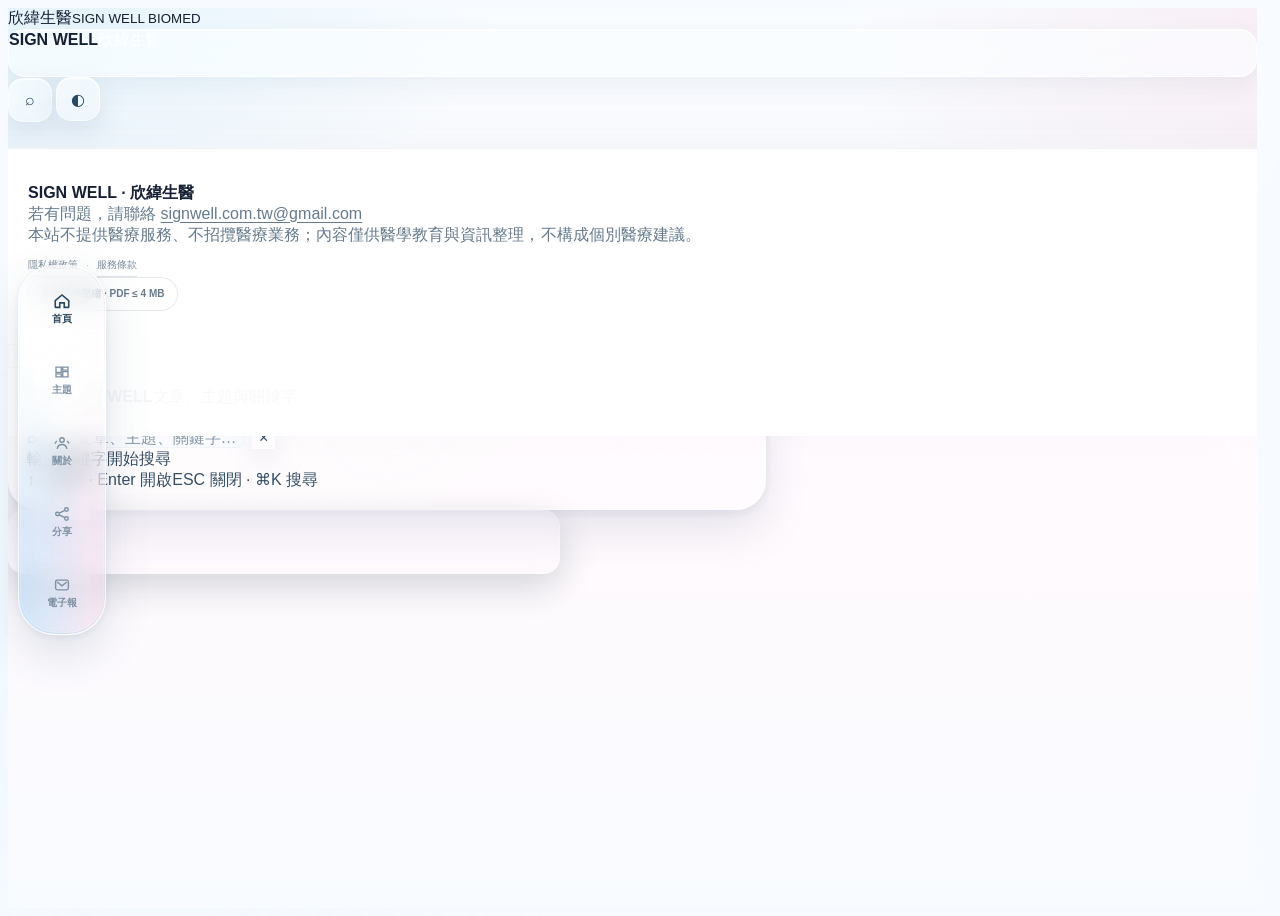
==== index.html @ 0928a6bf "Add files via upload" ====
<!doctype html>
<!-- v24.10.0-STAGING -->
<html class="sw-v2421" lang="zh-Hant">
<head>
<meta charset="utf-8">
<meta name="signwell-release" content="24.25.1-STAGING">
<meta name="viewport" content="width=device-width,initial-scale=1,viewport-fit=cover">
<meta name="robots" content="index,follow,max-snippet:-1,max-image-preview:large,max-video-preview:-1">
<meta name="googlebot" content="index,follow,max-snippet:-1,max-image-preview:large,max-video-preview:-1">
<meta name="bingbot" content="index,follow,max-snippet:-1,max-image-preview:large,max-video-preview:-1">
<meta name="theme-color" content="#f5f8fb" id="themeColorMeta">
<meta name="color-scheme" content="light dark">
<meta name="description" content="SIGN WELL · 欣緯生醫 — 臨床筆記、主題探討與醫學知識整理。">
<meta property="og:type" content="website">
<meta property="og:site_name" content="SIGN WELL · 欣緯生醫">
<meta property="og:title" content="SIGN WELL · 欣緯生醫">
<meta property="og:description" content="臨床筆記、醫學推理，以及值得留下的知識。">
<meta name="twitter:card" content="summary_large_image">
<link rel="preconnect" href="https://raw.githubusercontent.com" crossorigin>
<link rel="preconnect" href="https://script.google.com">
<meta http-equiv="Content-Security-Policy" content="default-src 'self'; script-src 'self' 'unsafe-inline' https://cdnjs.cloudflare.com https://challenges.cloudflare.com; style-src 'self' 'unsafe-inline'; img-src 'self' data: blob: https:; font-src 'self' data:; connect-src 'self' https://script.google.com https://raw.githubusercontent.com https://challenges.cloudflare.com; frame-src 'self' https://script.google.com https://script.googleusercontent.com https://challenges.cloudflare.com; form-action 'self' https://script.google.com https://script.googleusercontent.com; base-uri 'self'; object-src 'none'; upgrade-insecure-requests">
<meta name="referrer" content="strict-origin-when-cross-origin">
<title>SIGN WELL · 欣緯生醫</title>
<link rel="canonical" href="https://980510linz.github.io/signwell.com/">
<link rel="alternate" type="application/rss+xml" title="SIGN WELL · 欣緯生醫" href="https://980510linz.github.io/signwell.com/feed.xml">
<link rel="stylesheet" href="assets/signwell-anatomy-link.css?v=23.9.96">
<link rel="stylesheet" href="assets/components/styles/01-anonymous-01.css?build=24.4.0-STAGING" data-sw-style-component="01">

<link rel="stylesheet" href="assets/signwell-common-a.css?build=23.9.58">








<link rel="stylesheet" href="assets/signwell-common-b.css?build=23.9.0">

<link rel="stylesheet" href="assets/signwell-runtime.css?build=23.9.0">
<link rel="manifest" href="manifest.webmanifest">
<meta name="apple-mobile-web-app-capable" content="yes">
<meta name="apple-mobile-web-app-status-bar-style" content="default">
<link rel="apple-touch-icon" href="assets/signwell-app-icon-192.png">
<meta property="og:image" content="https://980510linz.github.io/signwell.com/assets/signwell-share.png">
<meta name="twitter:image" content="https://980510linz.github.io/signwell.com/assets/signwell-share.png">
<link rel="stylesheet" href="assets/signwell-reader.css?build=23.9.75">
<link rel="stylesheet" href="assets/signwell-contrast.css?build=23.9.0">
<link rel="stylesheet" href="assets/signwell-uiux.css?build=23.9.50">
<link rel="stylesheet" href="assets/signwell-dialogs.css?build=23.9.1">
<meta name="signwell-public-ui" content="23.9.6">

<link rel="stylesheet" href="assets/components/styles/02-sw-v23-9-9-hotfix.css?build=24.4.0-STAGING" data-sw-style-component="02">


<link rel="stylesheet" href="assets/components/styles/03-sw-v23-9-10-ig-liquid-pager.css?build=24.4.0-STAGING" data-sw-style-component="03">


<link rel="stylesheet" href="assets/components/styles/04-sw-v23-9-21-scroll-ribbon.css?build=24.4.0-STAGING" data-sw-style-component="04">

<link rel="stylesheet" href="assets/signwell-loader.css?build=23.9.31">

<link rel="stylesheet" href="assets/components/styles/05-sw-v23-9-25-brand-2d.css?build=24.4.0-STAGING" data-sw-style-component="05">


<link rel="stylesheet" href="assets/components/styles/06-sw-v23-9-30-upright-heavy-blur.css?build=24.4.0-STAGING" data-sw-style-component="06">


<link rel="stylesheet" href="assets/components/styles/07-sw-v23-9-33-logo-ribbon-flow.css?build=24.4.0-STAGING" data-sw-style-component="07">


<link rel="stylesheet" href="assets/components/styles/08-sw-v23934-pastel-liquid-pager.css?build=24.4.0-STAGING" data-sw-style-component="08">
<link rel="stylesheet" href="assets/signwell-soft-shadow.css?build=23.9.39">

<link rel="stylesheet" href="assets/components/styles/09-sw-v23-9-41-autodrift-ribbon.css?build=24.4.0-STAGING" data-sw-style-component="09">


<link rel="stylesheet" href="assets/components/styles/10-sw-v23-9-47-public-terms-button-fix.css?build=24.4.0-STAGING" data-sw-style-component="10">

<link rel="stylesheet" href="assets/components/styles/11-sw-v23-9-49-terms-cta-label-hardfix.css?build=24.4.0-STAGING" data-sw-style-component="11">
<link rel="stylesheet" href="assets/signwell-easter-egg.css?build=23.9.81">

<script id="sw-seo-org" type="application/ld+json">{"@context":"https://schema.org","@type":"Organization","name":"SIGN WELL · 欣緯生醫","alternateName":"欣緯生醫","url":"https://980510linz.github.io/signwell.com/","logo":"https://980510linz.github.io/signwell.com/assets/signwell-app-icon-512.png","email":"signwell.com.tw@gmail.com"}</script>
<script id="sw-seo-site" type="application/ld+json">{"@context":"https://schema.org","@type":"WebSite","name":"SIGN WELL · 欣緯生醫","alternateName":"欣緯生醫","url":"https://980510linz.github.io/signwell.com/","inLanguage":"zh-Hant"}</script>
<link rel="stylesheet" href="assets/signwell-newsletter-otp.css?v=24.2.0">
<link rel="stylesheet" href="assets/signwell-liquid-glass-motion.css?build=23.9.90-STAGING">
<link rel="stylesheet" href="assets/signwell-dark-reset-v24.0.13.css?build=24.0.13-STAGING">
<link rel="stylesheet" href="assets/signwell-theme-article-dual-v24.0.16.css?build=24.0.16-STAGING">
<link rel="stylesheet" href="assets/signwell-liquid-slider-v24.2.0.css?build=24.25.1-STAGING">
<link rel="stylesheet" href="assets/components/styles/12-signwell-article-identity-v24.8.0.css?build=24.25.1-STAGING">
<link rel="stylesheet" href="assets/components/shared/14-signwell-error-experience-v24.10.0.css?build=24.10.0-STAGING">
<link rel="stylesheet" href="assets/signwell-fluid-loader.css?build=24.11.0">
<link rel="stylesheet" href="assets/signwell-origin-hero-v24.13.css?build=24.13.0-STAGING">
<link rel="stylesheet" href="assets/signwell-taiwan-theme-v24.21.css?build=24.21.0">
<link rel="stylesheet" href="assets/signwell-glass-system-v24.21.css?build=24.21.0">
<link rel="preload" href="assets/bundles/public-home-v24.10.0.js?build=24.25.1-STAGING" as="script" fetchpriority="high">
</head>
<body class="boot-preparing" data-page="home">
<div class="sw-page-loader" id="swPageLoader" role="status" aria-live="polite" aria-label="頁面載入進度"><div class="sw-page-loader-card"><div class="sw-page-loader-brand">SIGN WELL</div><div class="sw-page-loader-sub">欣緯生醫</div><div class="sw-page-loader-track" aria-hidden="true"><i class="sw-page-loader-bar"></i></div><div class="sw-page-loader-meta"><span class="sw-page-loader-stage">準備頁面</span><strong class="sw-page-loader-pct">6%</strong></div></div></div>
<script src="assets/signwell-loader.js?build=23.9.31"></script>
<div id="welcomeSplash" aria-hidden="true"><div class="splash-word">欣緯生醫<small>SIGN WELL BIOMED</small></div><div class="splash-line"></div></div>
<div id="readingProgress"></div>
<div class="ambient" id="ambient" aria-hidden="true"><div class="orb a"></div><div class="orb b"></div><div class="orb c"></div><div class="orb d"></div></div>
<div class="grain" aria-hidden="true"></div>
<div class="cursor-glow" id="cursorGlow" aria-hidden="true"></div>

<div class="brand-top" id="brandHome" role="button" tabindex="0" aria-label="回到首頁">
  <div class="brand-copy"><strong id="brandEnglish">SIGN WELL</strong><span id="brandChinese">欣緯生醫</span></div>
</div>

<div class="top-actions">
  <button class="iconbtn" id="searchBtn" aria-label="搜尋">⌕</button>
  <button class="iconbtn" id="themeBtn" aria-label="切換至台灣主題色">◐</button>
</div>

<nav class="pager" id="pager" role="slider" tabindex="0" aria-label="頁面切換滑桿"
     aria-valuemin="0" aria-valuemax="4" aria-valuenow="0" aria-valuetext="首頁">
  <div class="pager-thumb" id="navThumb"><span class="thumb-spec"></span></div>
  <div class="pager-items">
    <button class="nav-item active" data-page="home" aria-label="首頁"><svg viewBox="0 0 24 24"><path d="M3 11.5 12 4l9 7.5v8a1 1 0 0 1-1 1h-5v-6H9v6H4a1 1 0 0 1-1-1z"/></svg><span>首頁</span></button>
    <button class="nav-item" data-page="topics" aria-label="主題探討"><svg viewBox="0 0 24 24"><path d="M4 5.5h7v7H4zM13 5.5h7v4h-7zM13 11.5h7v7h-7zM4 14.5h7v4H4z"/></svg><span>主題</span></button>
    <button class="nav-item" data-page="about" aria-label="關於我們"><svg viewBox="0 0 24 24"><circle cx="12" cy="8" r="3"/><path d="M5.5 20c.7-4 3-6 6.5-6s5.8 2 6.5 6"/><path d="M18.5 9.5c1.5.5 2.5 1.7 2.8 3.5M5.5 9.5C4 10 3 11.2 2.7 13"/></svg><span>關於</span></button>
    <button class="nav-item" data-page="share" aria-label="分享我們"><svg viewBox="0 0 24 24"><circle cx="6" cy="12" r="2.4"/><circle cx="18" cy="6" r="2.4"/><circle cx="18" cy="18" r="2.4"/><path d="m8.2 10.9 7.6-3.8M8.2 13.1l7.6 3.8"/></svg><span>分享</span></button>
    <button class="nav-item" data-page="newsletter" aria-label="電子報"><svg viewBox="0 0 24 24"><rect x="3.5" y="5.5" width="17" height="13" rx="2.4"/><path d="m5.5 8 6.5 5 6.5-5"/></svg><span>電子報</span></button>
  </div>
</nav>

<main id="app"></main>

<footer class="footer">
  <div><strong id="footerBrand">SIGN WELL · 欣緯生醫</strong><div id="footerTagline">若有問題，請聯絡 <a href="mailto:signwell.com.tw@gmail.com">signwell.com.tw@gmail.com</a></div></div>
  <div id="footerDisclaimer">本站不提供醫療服務、不招攬醫療業務；內容僅供醫學教育與資訊整理，不構成個別醫療建議。</div>
</footer>

<button class="totop" id="toTop" aria-label="回到頂端">↑</button>

<div class="overlay" id="searchOverlay" role="dialog" aria-modal="true" aria-label="站內搜尋">
  <div class="searchbox glass">
    <div class="search-head">
      <div class="search-title"><strong>搜尋 SIGN WELL</strong><span>文章、主題與關鍵字</span></div>
      <div class="search-kbd"><kbd>⌘</kbd><kbd>K</kbd></div>
    </div>
    <div class="search-input">
      <span class="search-glyph">⌕</span>
      <input id="searchInput" placeholder="搜尋文章、主題、關鍵字…" autocomplete="off" enterkeyhint="search" aria-label="搜尋關鍵字">
      <button class="iconbtn search-close" id="searchClose" aria-label="關閉搜尋">×</button>
    </div>
    <div class="search-meta"><span id="searchHint">輸入關鍵字開始搜尋</span><b id="searchCount"></b></div>
    <div class="search-results" id="searchResults"></div>
    <div class="search-foot"><span>↑ ↓ 選擇 · Enter 開啟</span><span>ESC 關閉 · ⌘K 搜尋</span></div>
  </div>
</div>

<div class="toast" id="toast" role="status" aria-live="polite"></div>

<script src="analytics-config.js"></script>
<script src="assets/bundles/error-experience-v24.10.0.js?build=24.10.0-STAGING"></script>
<script src="assets/signwell-math-engine.js?build=23.9.90-STAGING"></script>
<script src="assets/signwell-liquid-glass-motion.js?build=23.9.90-STAGING"></script>
<script src="assets/bundles/article-identity-v24.8.0.js?build=24.25.1-STAGING" data-sw-optional></script>
<script src="assets/bundles/public-home-v24.10.0.js?build=24.25.1-STAGING" data-sw-critical></script>

<script src="assets/signwell-easter-egg.js?build=23.9.81" data-sw-optional></script>
<script src="assets/signwell-common.js?build=23.9.58"></script>













<script src="assets/signwell-runtime.js?build=23.9.20"></script>
<script src="assets/signwell-dialogs.js?build=23.9.1"></script>
<script src="assets/signwell-newsletter-otp.js?v=24.2.0"></script>
<script src="assets/signwell-anatomy-link.js?v=23.9.96" data-sw-optional></script>
<script src="assets/signwell-liquid-slider-v24.2.0.js?build=24.25.1-STAGING"></script>
<script src="assets/signwell-fluid-loader.js?build=24.11.0" defer></script>
<script src="assets/signwell-origin-hero-v24.13.js?build=24.13.0-STAGING" defer></script>
<script src="assets/signwell-motion-v24.21.js?build=24.25.1" data-sw-optional fetchpriority="low" defer></script>
</body>
</html>
---- assets/signwell-anatomy-link.css ----
/* SIGN WELL · Anatomy Link v23.9.96 */
.sw-anatomy-entry{margin:26px 0 30px;padding:18px 20px;border:1px solid rgba(255,255,255,.86);border-radius:24px;background:linear-gradient(145deg,rgba(255,255,255,.68),rgba(235,247,255,.34));box-shadow:inset 0 1px 0 rgba(255,255,255,.96),0 16px 38px rgba(56,104,144,.08);backdrop-filter:blur(18px) saturate(145%);-webkit-backdrop-filter:blur(18px) saturate(145%);display:flex;align-items:center;justify-content:space-between;gap:18px;min-width:0}
.sw-anatomy-entry-copy{min-width:0}.sw-anatomy-entry-copy small{display:block;font-size:9px;font-weight:850;letter-spacing:.16em;color:#628bb0}.sw-anatomy-entry-copy h2{margin:6px 0 4px!important;font-size:17px!important;line-height:1.35!important;letter-spacing:-.02em}.sw-anatomy-entry-copy p{margin:0!important;color:var(--muted,#6f7f91);font-size:12px!important;line-height:1.65!important;max-width:620px}.sw-anatomy-chips{display:flex;gap:7px;flex-wrap:wrap;justify-content:flex-end}.sw-anatomy-chips button{min-height:38px;border-radius:14px;border:1px solid rgba(91,139,177,.14);padding:0 12px;background:rgba(255,255,255,.68);color:inherit;font-weight:760;font-size:12px;cursor:pointer;box-shadow:inset 0 1px 0 rgba(255,255,255,.9)}.sw-anatomy-chips button.primary{background:#18212b;color:#fff;border-color:#18212b}.sw-anatomy-chips button:active{transform:scale(.97)}
.sw-anatomy-term{display:inline;border:0;padding:0 .12em;margin:0;background:linear-gradient(180deg,transparent 56%,rgba(119,185,246,.20) 56%);color:inherit;font:inherit;font-weight:inherit;line-height:inherit;cursor:pointer;border-radius:.18em;text-decoration:underline;text-decoration-style:dotted;text-decoration-color:rgba(78,135,180,.48);text-underline-offset:.18em}.sw-anatomy-term:hover{background:rgba(119,185,246,.14)}
body.sw-anatomy-open{overflow:hidden}.sw-anatomy-overlay{position:fixed;inset:0;z-index:10050;background:rgba(15,24,32,.18);backdrop-filter:blur(14px) saturate(120%);-webkit-backdrop-filter:blur(14px) saturate(120%);display:flex;align-items:stretch;justify-content:flex-end;padding:14px}.sw-anatomy-panel{width:min(440px,42vw);height:100%;border-radius:30px;border:1px solid rgba(255,255,255,.88);background:linear-gradient(155deg,rgba(250,253,255,.92),rgba(234,243,250,.78));box-shadow:0 30px 100px rgba(15,28,40,.22),inset 0 1px 0 rgba(255,255,255,.98);display:grid;grid-template-rows:auto 1fr auto;overflow:hidden;transform:translateX(0);animation:swAnatomyIn .38s cubic-bezier(.16,1,.3,1)}
.sw-anatomy-panel header{display:flex;justify-content:space-between;gap:16px;padding:20px 20px 12px}.sw-anatomy-panel header small{font-size:9px;font-weight:850;letter-spacing:.16em;color:#648aaa}.sw-anatomy-panel header h2{margin:5px 0 2px;font-size:24px;letter-spacing:-.035em}.sw-anatomy-panel header p{margin:0;color:#748392;font-size:12px}.sw-anatomy-close{width:40px;height:40px;border:1px solid rgba(90,130,160,.12);border-radius:50%;background:rgba(255,255,255,.7);font-size:24px;line-height:1;cursor:pointer;color:#31495c}.sw-anatomy-stage{min-height:0;position:relative;touch-action:none;cursor:grab}.sw-anatomy-stage:active{cursor:grabbing}.sw-anatomy-stage canvas{width:100%!important;height:100%!important;display:block}.sw-anatomy-panel footer{display:flex;justify-content:space-between;gap:14px;padding:12px 18px 16px;border-top:1px solid rgba(91,139,177,.10);font-size:10px;color:#788794}.sw-anatomy-panel footer b{font-weight:700;text-align:right}.sw-anatomy-loading{position:absolute;inset:0;display:grid;place-content:center;justify-items:center;gap:10px;color:#6e8294;font-size:12px}.sw-anatomy-loading i{width:28px;height:28px;border:2px solid rgba(78,130,170,.14);border-top-color:#5f90b5;border-radius:50%;animation:swAnatomySpin .8s linear infinite}.sw-anatomy-fallback{position:absolute;inset:0;display:grid;place-content:center;justify-items:center;text-align:center;gap:6px;padding:28px}.sw-anatomy-fallback strong{font-size:18px}.sw-anatomy-fallback small{max-width:260px;color:#778692;line-height:1.6}.sw-anatomy-body-icon{width:94px;height:150px;position:relative;margin-bottom:8px}.sw-anatomy-body-icon i{position:absolute;width:42px;height:42px;left:26px;top:0;border-radius:50%;border:1px solid rgba(83,131,166,.35)}.sw-anatomy-body-icon b{position:absolute;width:72px;height:92px;left:11px;top:47px;border:1px solid rgba(83,131,166,.35);border-radius:44% 44% 32% 32%}.sw-anatomy-body-icon span{position:absolute;width:18px;height:24px;left:38px;top:72px;border-radius:50%;background:#ff6f91;box-shadow:0 0 26px rgba(255,111,145,.3)}
@keyframes swAnatomyIn{from{opacity:0;transform:translateX(24px) scale(.985)}to{opacity:1;transform:none}}@keyframes swAnatomySpin{to{transform:rotate(360deg)}}
@media(max-width:760px){.sw-anatomy-entry{align-items:stretch;flex-direction:column;padding:16px;border-radius:20px}.sw-anatomy-chips{justify-content:flex-start}.sw-anatomy-overlay{align-items:flex-end;padding:0;background:rgba(15,24,32,.20)}.sw-anatomy-panel{width:100%;height:min(74dvh,680px);border-radius:28px 28px 0 0;border-bottom:0;animation:swAnatomyUp .38s cubic-bezier(.16,1,.3,1)}.sw-anatomy-panel header{padding-top:17px}.sw-anatomy-stage{min-height:320px}@keyframes swAnatomyUp{from{opacity:.2;transform:translateY(42px)}to{opacity:1;transform:none}}}
@media(prefers-reduced-motion:reduce){.sw-anatomy-panel,.sw-anatomy-loading i{animation:none!important}}
body.dark .sw-anatomy-entry{background:linear-gradient(145deg,rgba(244,246,243,.09),rgba(244,246,243,.035));border-color:rgba(244,246,243,.13)}body.dark .sw-anatomy-chips button:not(.primary){background:rgba(244,246,243,.06);border-color:rgba(244,246,243,.11)}body.dark .sw-anatomy-panel{background:linear-gradient(155deg,rgba(28,31,29,.96),rgba(34,38,35,.94));border-color:rgba(244,246,243,.14);color:#f4f5f2}body.dark .sw-anatomy-close{background:rgba(244,246,243,.07);color:#f4f5f2;border-color:rgba(244,246,243,.12)}body.dark .sw-anatomy-panel header p,body.dark .sw-anatomy-panel footer{color:#b9bfc0}
---- assets/signwell-common-a.css ----
/* ============================================================
   SIGN WELL · Typography 2026-09-12
   Scope: visual layer only. No application logic is changed.
   Microsoft JhengHei = body/editorial copy
   Yuanti / rounded fallback = headings, brand and controls
   ============================================================ */
:root{
  --sw-font-main:"Microsoft JhengHei","Microsoft JhengHei UI","微軟正黑體",sans-serif;
  --sw-font-round:"Yuanti TC","STYuanti-TC-Regular","Microsoft JhengHei UI","Microsoft JhengHei","微軟正黑體",sans-serif;
  --font-sans:var(--sw-font-main);
  --font-serif:var(--sw-font-round);
  --sans:var(--sw-font-main);
  --serif:var(--sw-font-round);
}

html,body,
body *,
button,input,textarea,select,option{
  font-family:var(--sw-font-main)!important;
}

h1,h2,h3,h4,h5,h6,.splash-word,.brand-mark,.brand-copy strong,.brand-title,.brand-name,.eyebrow,.kicker,.page-title,.section-title,.article-card h3,.topic-card h3,.person-name,.person-card h3,.newsletter-title,.newsletter-kicker,.search-title,.share-title,.about-manifesto h2,.about-team-head h2,.idle-subscribe-title,.nl-flow-title,.newsletter-terms-title,button,.pillbtn,.softbtn,.backlink,.newsletter-submit,.share-copy,.search-close,.to-top,.badge,.chip,.tag{
  font-family:var(--sw-font-round)!important;
}

/* Keep the two-font system deterministic even when legacy declarations
   still contain Georgia, Times, SF Pro, PingFang or Mincho. */
code,pre,kbd,samp,.search-kbd,.content-area{
  font-family:var(--sw-font-main)!important;
}



/* SIGN WELL Public · UI/UX refinement v19 · 2026-09-13 */
:root{
  --sw-blue:#78b5f7;
  --sw-blue-deep:#4d8fd6;
  --sw-blue-pale:#eaf4ff;
  --sw-pink:#f2d7e5;
  --sw-pink-pale:#fdf2f7;
  --sw-glass:rgba(255,255,255,.66);
  --sw-glass-strong:rgba(255,255,255,.80);
  --sw-line:rgba(255,255,255,.88);
  --sw-shadow:0 18px 54px rgba(55,94,132,.10),0 3px 12px rgba(55,94,132,.05);
  --sw-shadow-hover:0 28px 72px rgba(55,94,132,.15),0 8px 24px rgba(55,94,132,.07);
  --sw-ease:cubic-bezier(.16,1,.3,1);
  --sw-spring:cubic-bezier(.22,1.35,.38,1);
}
html{background:#f5f9fe}
body{
  background:
    radial-gradient(56rem 40rem at -8% -4%,rgba(255,255,255,.96),transparent 62%),
    radial-gradient(54rem 38rem at 108% 8%,rgba(212,232,255,.84),transparent 64%),
    radial-gradient(38rem 30rem at 10% 105%,rgba(242,215,229,.45),transparent 66%),
    linear-gradient(155deg,#fcfeff 0%,#f5f9fe 52%,#edf4fc 100%)!important;
}
body::before{
  content:"";position:fixed;inset:0;z-index:-5;pointer-events:none;
  background:
    radial-gradient(24rem 24rem at 78% 18%,rgba(255,255,255,.55),transparent 70%),
    radial-gradient(20rem 20rem at 20% 74%,rgba(217,235,255,.34),transparent 72%);
}
.ambient{opacity:.72!important;filter:blur(88px) saturate(118%)!important}
.orb.a{background:radial-gradient(circle,rgba(134,190,250,.42),transparent 68%)!important}
.orb.b{background:radial-gradient(circle,rgba(219,236,255,.58),transparent 68%)!important}
.orb.c{background:radial-gradient(circle,rgba(242,215,229,.32),transparent 68%)!important}
.orb.d{background:radial-gradient(circle,rgba(178,213,250,.28),transparent 70%)!important}
.grain{opacity:.055!important}

/* cleaner Apple-like glass */
.glass,.hero-card,.article-card,.topic-card,.person-card,.share-card,.newsletter-card,
.about-manifesto,.about-value,.about-team-card,.toc,.searchbox,.idle-subscribe-card,
.newsletter-flow-card,.newsletter-terms-card,.share-sheet{
  border:1px solid rgba(255,255,255,.82)!important;
  background:linear-gradient(145deg,rgba(255,255,255,.72),rgba(242,248,255,.46))!important;
  box-shadow:inset 0 1px 0 rgba(255,255,255,.98),inset 0 -1px 0 rgba(110,146,182,.045),var(--sw-shadow)!important;
  backdrop-filter:blur(22px) saturate(148%)!important;
  -webkit-backdrop-filter:blur(22px) saturate(148%)!important;
}
.glass::before{opacity:.88}
.lightcard::after{opacity:.34!important;transition:opacity .28s ease!important}
.lightcard:hover::after{opacity:.62!important}

/* cards: smaller motion, better hierarchy */
.article-card,.topic-card,.person-card,.about-value,.about-team-card{
  transform:translateZ(0);
  transition:transform .42s var(--sw-ease),box-shadow .42s var(--sw-ease),border-color .32s ease,background .32s ease!important;
  contain:layout paint style;
}
@media (hover:hover) and (pointer:fine){
  .article-card:hover,.topic-card:hover,.person-card:hover,.about-value:hover,.about-team-card:hover{
    transform:translate3d(0,-4px,0)!important;
    box-shadow:var(--sw-shadow-hover)!important;
    border-color:rgba(255,255,255,.96)!important;
  }
}

/* buttons and controls */
button,.pillbtn,.softbtn,.iconbtn,.backlink,.newsletter-submit,.share-copy{
  transition:transform .26s var(--sw-spring),box-shadow .3s var(--sw-ease),background .3s ease,border-color .3s ease,opacity .2s ease!important;
  -webkit-font-smoothing:antialiased;
}
button:active,.pillbtn:active,.softbtn:active,.iconbtn:active,.backlink:active,.newsletter-submit:active,.share-copy:active{
  transform:scale(.965)!important;
}
:focus-visible{outline:3px solid rgba(77,143,214,.20)!important;outline-offset:3px!important;box-shadow:0 0 0 1px rgba(77,143,214,.52)!important}
input,textarea,select{transition:border-color .22s ease,box-shadow .22s ease,background .22s ease!important}
input:focus,textarea:focus,select:focus{border-color:rgba(77,143,214,.34)!important;box-shadow:0 0 0 4px rgba(77,143,214,.08),inset 0 1px 0 rgba(255,255,255,.9)!important}

/* bottom liquid pager */







/* page gesture: make the moving screen feel like a physical sheet */
#app{transform:translateZ(0);backface-visibility:hidden;will-change:auto}
body.page-route-gesture #app,body.page-route-fx #app{will-change:transform,opacity}
body.page-route-gesture .brand-top,body.page-route-fx .brand-top,
body.page-route-gesture .top-actions,body.page-route-fx .top-actions{will-change:transform,opacity}

/* reading surface */
.article-body{max-width:70ch!important;line-height:1.95!important;letter-spacing:.005em}
.article-body p{margin-bottom:1.24em}
.article-body h2{scroll-margin-top:96px}
.article-body img,.article-cover img{box-shadow:0 18px 50px rgba(49,83,117,.09)}
.toc{border-radius:22px!important}

/* Newsletter polish */
.newsletter-card{border-radius:36px!important;overflow:hidden}
.newsletter-card h1{letter-spacing:-.05em!important}
.newsletter-form{border:1px solid rgba(255,255,255,.84)!important;background:rgba(255,255,255,.54)!important;box-shadow:inset 0 1px 0 rgba(255,255,255,.98),0 12px 30px rgba(60,100,140,.07)!important}
.newsletter-consent,.newsletter-note{color:#718396!important}

/* UX: avoid painting far-below content until close to viewport */
.article-card,.topic-card,.about-value,.about-team-card{content-visibility:auto;contain-intrinsic-size:280px}

/* darker theme stays readable but keeps the blue/pink optical tint */
body.dark{
  --sw-line:rgba(196,222,245,.12);
  background:radial-gradient(56rem 44rem at 100% 0%,rgba(42,78,110,.24),transparent 62%),radial-gradient(42rem 32rem at 4% 100%,rgba(90,49,72,.12),transparent 68%),linear-gradient(155deg,#111a23,#15232e 50%,#111c25)!important;
}
body.dark .glass,body.dark .article-card,body.dark .topic-card,body.dark .newsletter-card{
  background:linear-gradient(145deg,rgba(34,52,68,.68),rgba(20,35,48,.48))!important;
  border-color:rgba(192,220,244,.10)!important;
  box-shadow:inset 0 1px 0 rgba(205,230,250,.08),0 22px 54px rgba(0,0,0,.18)!important;
}

/* performance while finger is moving */
body.pager-dragging .ambient,body.page-route-gesture .ambient{filter:blur(64px) saturate(105%)!important;opacity:.58!important}
body.pager-dragging .cursor-glow,body.page-route-gesture .cursor-glow,
body.pager-dragging .sheen-layer,body.page-route-gesture .sheen-layer,
body.pager-dragging .lightcard::after,body.page-route-gesture .lightcard::after{opacity:0!important;animation:none!important}
body.pager-dragging .glass,body.page-route-gesture .glass{backdrop-filter:blur(15px) saturate(130%)!important;-webkit-backdrop-filter:blur(15px) saturate(130%)!important}
body.pager-dragging .article-card,body.page-route-gesture .article-card,
body.pager-dragging .topic-card,body.page-route-gesture .topic-card{box-shadow:inset 0 1px 0 rgba(255,255,255,.92),0 8px 24px rgba(55,94,132,.07)!important}

/* mobile Safari: preserve visual richness without fixed-background jank */
@media(max-width:760px){
  body{background-attachment:scroll!important}
  body::before{position:absolute}
  .ambient{filter:blur(72px) saturate(112%)!important;opacity:.64!important}
  .glass,.hero-card,.article-card,.topic-card,.person-card,.share-card,.newsletter-card,
  .about-manifesto,.about-value,.about-team-card,.toc,.searchbox,.idle-subscribe-card,
  .newsletter-flow-card,.newsletter-terms-card,.share-sheet{
    backdrop-filter:blur(18px) saturate(140%)!important;
    -webkit-backdrop-filter:blur(18px) saturate(140%)!important;
  }
  .article-card,.topic-card,.person-card,.about-value,.about-team-card{transform:none!important}
  button,.pillbtn,.softbtn,.iconbtn,.backlink,.newsletter-submit,.share-copy{min-height:44px}
  
  .newsletter-card{border-radius:30px!important}
}
@media(max-width:430px){
  .grain{display:none!important}
  .cursor-glow{display:none!important}
  .ambient{opacity:.56!important}
}
@media(prefers-reduced-motion:reduce){
  .article-card,.topic-card,.person-card,.about-value,.about-team-card,button{transition:none!important}
  .ambient .orb{animation:none!important}
}
body.lite .article-card,body.lite .topic-card,body.lite .newsletter-card{backdrop-filter:none!important;-webkit-backdrop-filter:none!important;background:rgba(250,253,255,.90)!important}



/* SIGN WELL Public · Optical Liquid Glass v20 · 2026-09-13 */
:root{
  --sw-glass-blue:rgba(153,205,255,.22);
  --sw-glass-pink:rgba(244,207,228,.16);
  --sw-glass-white:rgba(255,255,255,.78);
  --sw-glass-edge:rgba(255,255,255,.96);
  --sw-glass-depth:0 28px 70px rgba(50,91,132,.12),0 8px 22px rgba(50,91,132,.055);
  --sw-glass-depth-hover:0 36px 92px rgba(50,91,132,.16),0 10px 28px rgba(50,91,132,.07);
}

/* Optical material: transparent body + blue/pink chromatic refraction. */
body:not(.lite) .glass,
body:not(.lite) .hero-card,
body:not(.lite) .article-card,
body:not(.lite) .topic-card,
body:not(.lite) .person-card,
body:not(.lite) .share-card,
body:not(.lite) .newsletter-card,
body:not(.lite) .about-manifesto,
body:not(.lite) .about-value,
body:not(.lite) .about-team-card,
body:not(.lite) .toc,
body:not(.lite) .searchbox,
body:not(.lite) .idle-subscribe-card,
body:not(.lite) .newsletter-flow-card,
body:not(.lite) .newsletter-terms-card,
body:not(.lite) .share-sheet{
  background:
    radial-gradient(135% 100% at 8% -14%,rgba(255,255,255,.96) 0%,rgba(255,255,255,.46) 28%,transparent 56%),
    radial-gradient(72% 60% at 102% 3%,var(--sw-glass-blue),transparent 68%),
    radial-gradient(62% 58% at -6% 103%,var(--sw-glass-pink),transparent 72%),
    linear-gradient(148deg,rgba(255,255,255,.60),rgba(241,248,255,.34))!important;
  border:1px solid rgba(255,255,255,.86)!important;
  box-shadow:
    inset 0 1.2px 0 var(--sw-glass-edge),
    inset 1px 0 0 rgba(255,255,255,.46),
    inset 0 -1px 0 rgba(105,148,188,.075),
    inset -1px 0 0 rgba(244,207,228,.055),
    var(--sw-glass-depth)!important;
  backdrop-filter:blur(26px) saturate(168%) brightness(1.025)!important;
  -webkit-backdrop-filter:blur(26px) saturate(168%) brightness(1.025)!important;
}

/* Stronger refracted rim without adding an extra DOM layer. */
body:not(.lite) .glass::before{
  opacity:1!important;
  background:linear-gradient(145deg,
    rgba(255,255,255,1) 0%,
    rgba(255,255,255,.68) 18%,
    rgba(174,216,255,.48) 40%,
    rgba(246,211,230,.30) 64%,
    rgba(255,255,255,.82) 84%,
    rgba(255,255,255,1) 100%)!important;
}
body:not(.lite) .lightcard::after{
  background:
    radial-gradient(430px circle at var(--px,50%) var(--py,18%),rgba(255,255,255,.88),rgba(255,255,255,.16) 34%,rgba(174,216,255,.08) 51%,transparent 68%)!important;
  mix-blend-mode:screen;
  opacity:.42!important;
}
@media(hover:hover) and (pointer:fine){
  body:not(.lite) .article-card:hover,
  body:not(.lite) .topic-card:hover,
  body:not(.lite) .person-card:hover,
  body:not(.lite) .about-value:hover,
  body:not(.lite) .about-team-card:hover{
    box-shadow:
      inset 0 1.2px 0 #fff,
      inset 0 -1px 0 rgba(105,148,188,.08),
      var(--sw-glass-depth-hover)!important;
  }
  body:not(.lite) .lightcard:hover::after{opacity:.72!important}
}

/* Glass buttons and inputs behave like thinner material. */
body:not(.lite) .iconbtn,
body:not(.lite) .pillbtn,
body:not(.lite) .softbtn,
body:not(.lite) .backlink,
body:not(.lite) .share-copy,
body:not(.lite) .newsletter-form,
body:not(.lite) .newsletter-consent,
body:not(.lite) .newsletter-note{
  background:
    radial-gradient(120% 100% at 12% -25%,rgba(255,255,255,.94),transparent 54%),
    linear-gradient(145deg,rgba(255,255,255,.60),rgba(233,244,255,.32))!important;
  border-color:rgba(255,255,255,.88)!important;
  box-shadow:inset 0 1px 0 rgba(255,255,255,.98),inset 0 -1px 0 rgba(104,147,187,.07),0 10px 24px rgba(52,91,128,.07)!important;
  backdrop-filter:blur(18px) saturate(158%)!important;
  -webkit-backdrop-filter:blur(18px) saturate(158%)!important;
}
body:not(.lite) input,
body:not(.lite) textarea,
body:not(.lite) select{
  background:linear-gradient(145deg,rgba(255,255,255,.68),rgba(245,250,255,.48))!important;
  border-color:rgba(255,255,255,.84)!important;
  box-shadow:inset 0 1px 0 rgba(255,255,255,.98),inset 0 -1px 0 rgba(90,132,170,.05)!important;
}

/* Main navigation is the thickest glass on Public. */



/* Fixed chrome gets a subtle glass wafer when content scrolls beneath it. */
body.is-scrolled .brand-top,
body:not(.lite) .top-actions .iconbtn{
  background:linear-gradient(145deg,rgba(255,255,255,.66),rgba(235,246,255,.34))!important;
  border:1px solid rgba(255,255,255,.82)!important;
  backdrop-filter:blur(20px) saturate(160%)!important;
  -webkit-backdrop-filter:blur(20px) saturate(160%)!important;
}

/* During gesture: reduce optical stack first, not the animation. */
body.pager-dragging .glass,
body.page-route-gesture .glass,
body.page-route-fx .glass{
  backdrop-filter:blur(13px) saturate(128%)!important;
  -webkit-backdrop-filter:blur(13px) saturate(128%)!important;
  box-shadow:inset 0 1px 0 rgba(255,255,255,.94),0 8px 24px rgba(50,91,132,.07)!important;
}
body.pager-dragging .lightcard::after,
body.page-route-gesture .lightcard::after,
body.page-route-fx .lightcard::after{opacity:0!important}

/* Dark material. */
body.dark:not(.lite) .glass,
body.dark:not(.lite) .article-card,
body.dark:not(.lite) .topic-card,
body.dark:not(.lite) .newsletter-card{
  background:
    radial-gradient(120% 95% at 8% -12%,rgba(202,226,246,.12),transparent 54%),
    radial-gradient(70% 55% at 100% 0%,rgba(72,135,188,.10),transparent 68%),
    linear-gradient(145deg,rgba(36,55,71,.60),rgba(18,34,47,.42))!important;
  border-color:rgba(197,224,246,.13)!important;
  box-shadow:inset 0 1px 0 rgba(218,237,251,.10),inset 0 -1px 0 rgba(0,0,0,.08),0 24px 62px rgba(0,0,0,.20)!important;
}

/* iOS / coarse pointers: maintain refraction, lower realtime blur cost. */
@media(max-width:760px),(pointer:coarse){
  body:not(.lite) .glass,
  body:not(.lite) .hero-card,
  body:not(.lite) .article-card,
  body:not(.lite) .topic-card,
  body:not(.lite) .person-card,
  body:not(.lite) .share-card,
  body:not(.lite) .newsletter-card,
  body:not(.lite) .about-manifesto,
  body:not(.lite) .about-value,
  body:not(.lite) .about-team-card,
  body:not(.lite) .toc,
  body:not(.lite) .searchbox{
    backdrop-filter:blur(18px) saturate(148%)!important;
    -webkit-backdrop-filter:blur(18px) saturate(148%)!important;
  }
  
}
@media(max-width:430px){
  body:not(.lite) .lightcard::after{opacity:.20!important}
}
@media(prefers-reduced-motion:reduce){
  .lightcard::after,.sheen-layer{transition:none!important;animation:none!important}
}



/* ============================================================
   SIGN WELL Public v22 · Mobile Experience System
   Final cascade layer — intentionally loaded after all legacy styles.
   ============================================================ */
:root{
  --sw22-ink:#173049;
  --sw22-text:#344e63;
  --sw22-muted:#647b8e;
  --sw22-faint:#8295a5;
  --sw22-line:rgba(55,93,126,.12);
  --sw22-blue:#5b9fe2;
  --sw22-surface:rgba(255,255,255,.72);
  --sw22-surface-strong:rgba(255,255,255,.88);
  --sw22-shadow:0 16px 44px rgba(54,91,128,.10);
}
html{
  scroll-padding-top:94px;
  -webkit-text-size-adjust:100%;
  text-size-adjust:100%;
}
body{
  -webkit-font-smoothing:antialiased;
  -moz-osx-font-smoothing:grayscale;
  text-rendering:optimizeLegibility;
  font-kerning:normal;
}
body:not(.dark){
  --sw22-ink:#173049;
  --sw22-text:#344e63;
  --sw22-muted:#647b8e;
  --sw22-faint:#8295a5;
  --sw22-line:rgba(55,93,126,.12);
  --sw22-surface:rgba(255,255,255,.72);
  --sw22-surface-strong:rgba(255,255,255,.90);
}
body.dark{
  --sw22-ink:#f2f7fb;
  --sw22-text:#d9e5ee;
  --sw22-muted:#b6c8d7;
  --sw22-faint:#94acbf;
  --sw22-line:rgba(199,223,243,.14);
  --sw22-surface:rgba(25,39,52,.76);
  --sw22-surface-strong:rgba(28,44,59,.90);
  --sw22-shadow:0 18px 50px rgba(0,0,0,.26);
}

/* ---- definitive title visibility ---- */
body :is(.hero h1,.page-hero h1,.about-hero h1,.share-title,.share-card h1,.newsletter-card h1,.article-top h1,.article-view h1,.section-head h2,.about-team-head h2,.person-name,.article-card h3,.topic-card h3){
  background:none!important;
  background-image:none!important;
  color:var(--sw22-ink)!important;
  -webkit-text-fill-color:var(--sw22-ink)!important;
  -webkit-background-clip:border-box!important;
  background-clip:border-box!important;
  filter:none!important;
  text-shadow:0 1px 0 rgba(255,255,255,.16),0 12px 30px rgba(48,88,126,.10)!important;
  text-wrap:balance;
  overflow-wrap:anywhere;
  backface-visibility:hidden;
}
body.dark :is(.hero h1,.page-hero h1,.about-hero h1,.share-title,.share-card h1,.newsletter-card h1,.article-top h1,.article-view h1,.section-head h2,.about-team-head h2,.person-name,.article-card h3,.topic-card h3){
  color:#f4f8fc!important;
  -webkit-text-fill-color:#f4f8fc!important;
  text-shadow:0 1px 0 rgba(255,255,255,.08),0 16px 34px rgba(0,0,0,.26),0 0 24px rgba(126,188,239,.06)!important;
}
body :is(.hero-sub,.page-hero p,.about-hero-copy,.share-card p,.newsletter-lead,.article-card p,.topic-card p,.about-manifesto p,.about-team-head>span,.person-bio,.person-role,.person-history li,.footer,.newsletter-note,.newsletter-consent,.article-meta,.meta){
  color:var(--sw22-muted)!important;
}
body.dark :is(.kicker,.eyebrow,.topic-no,.person-kicker,.about-value span,.section-head p,.article-publisher-copy small,.newsletter-kicker){
  color:#a8c8e2!important;
}
body:not(.dark) :is(.kicker,.eyebrow,.topic-no,.person-kicker,.about-value span,.section-head p,.article-publisher-copy small,.newsletter-kicker){
  color:#5f85a3!important;
}

/* ---- final glass contrast ---- */
body:not(.dark) :is(.glass,.hero-card,.article-card,.topic-card,.person-card,.share-card,.newsletter-card,.about-manifesto,.about-value,.about-team-card,.searchbox,.newsletter-terms-card,.newsletter-flow-card,.share-sheet){
  color:var(--sw22-text)!important;
}
body.dark :is(.glass,.hero-card,.article-card,.topic-card,.person-card,.share-card,.newsletter-card,.about-manifesto,.about-value,.about-team-card,.searchbox,.newsletter-terms-card,.newsletter-flow-card,.share-sheet){
  color:var(--sw22-text)!important;
  background:
    radial-gradient(120% 90% at 8% -12%,rgba(218,236,250,.10),transparent 55%),
    radial-gradient(70% 55% at 102% 2%,rgba(72,137,192,.10),transparent 68%),
    linear-gradient(148deg,rgba(31,48,63,.78),rgba(17,29,41,.66))!important;
  border-color:rgba(206,229,248,.14)!important;
  box-shadow:inset 0 1px 0 rgba(255,255,255,.10),0 20px 56px rgba(0,0,0,.24)!important;
}
body.dark.lite :is(.article-card,.topic-card,.newsletter-card,.hero-card,.share-card,.person-card,.about-manifesto,.about-value,.about-team-card){
  background:#1b2b38!important;
  color:#dce8f0!important;
}

/* ---- controls: readable in both modes ---- */
body :is(button,.pillbtn,.softbtn,.iconbtn,.backlink,.share-copy,.primarybtn,.newsletter-submit){
  -webkit-font-smoothing:antialiased;
}
body:not(.dark) :is(.pillbtn,.softbtn,.iconbtn,.backlink,.share-copy,.search-close){
  color:#254760!important;
}
body.dark :is(.pillbtn,.softbtn,.iconbtn,.backlink,.share-copy,.search-close){
  color:#edf6fc!important;
  background:linear-gradient(150deg,rgba(43,61,77,.90),rgba(22,36,49,.78))!important;
  border-color:rgba(210,233,251,.16)!important;
}
body.dark input,body.dark textarea,body.dark select{
  color:#edf5fa!important;
  background:rgba(25,39,52,.82)!important;
  border-color:rgba(202,225,244,.16)!important;
}
body.dark input::placeholder,body.dark textarea::placeholder{color:#9fb4c4!important;opacity:1}
body:not(.dark) input::placeholder,body:not(.dark) textarea::placeholder{color:#8699a8!important;opacity:1}

/* ---- article reading contrast at every width ---- */
.article-body{color:var(--sw22-text)!important}
.article-body :is(p,li,dd,dt){color:var(--sw22-text)!important}
.article-body :is(h2,h3,h4,strong,b){color:var(--sw22-ink)!important}
body.dark .article-body :is(h2,h3,h4,strong,b){color:#f5f9fc!important}
.article-body a{color:#2f73a6!important;text-decoration-color:rgba(47,115,166,.30)!important}
body.dark .article-body a{color:#9bd0f7!important;text-decoration-color:rgba(155,208,247,.38)!important}
.article-body mark,
.article-body span[style*="background-color"],
.article-body span[style*="background:"]{
  color:#173049!important;
  -webkit-text-fill-color:#173049!important;
  background:linear-gradient(180deg,transparent 22%,rgba(174,221,255,.54) 23%,rgba(214,236,255,.78) 88%,transparent 89%)!important;
  border-radius:.18em!important;
  padding:.02em .08em!important;
  box-decoration-break:clone;
  -webkit-box-decoration-break:clone;
}
body.dark .article-body mark,
body.dark .article-body span[style*="background-color"],
body.dark .article-body span[style*="background:"]{
  color:#f5f9fc!important;
  -webkit-text-fill-color:#f5f9fc!important;
  background:linear-gradient(180deg,transparent 20%,rgba(73,126,169,.28) 21%,rgba(86,147,198,.40) 88%,transparent 89%)!important;
}
.article-body blockquote{color:var(--sw22-text)!important}
body.dark .article-body blockquote{background:rgba(44,63,79,.66)!important;border-left-color:#78b9ec!important}
body.dark .article-body :is(pre,code,table,th,td){color:#dce8f0!important}

/* ============================================================
   Mobile system
   ============================================================ */
@media(max-width:760px){
  :root{
    --sw22-gutter:max(16px,env(safe-area-inset-left));
  }
  html{scroll-padding-top:88px}
  body{
    background-attachment:scroll!important;
    overscroll-behavior-y:auto;
  }
  body::after{animation:none!important;opacity:.36!important}
  .ambient{opacity:.48!important;filter:blur(58px) saturate(108%)!important}
  .orb.c,.orb.d{display:none!important}
  .grain,.cursor-glow{display:none!important}
  .lightcard::after,.sheen-layer{display:none!important}

  #app{
    width:100%!important;
    max-width:100%!important;
    padding-top:82px!important;
    padding-left:max(16px,env(safe-area-inset-left))!important;
    padding-right:max(16px,env(safe-area-inset-right))!important;
    padding-bottom:max(122px,calc(env(safe-area-inset-bottom) + 112px))!important;
  }
  .shell{width:100%!important;max-width:100%!important}

  /* top chrome */
  .brand-top{
    min-width:0!important;
    width:168px!important;
    max-width:calc(100vw - 126px)!important;
    min-height:46px!important;
    top:max(10px,env(safe-area-inset-top))!important;
    padding:6px 14px!important;
    border-radius:18px!important;
    box-shadow:0 9px 24px rgba(51,91,128,.09),inset 0 1px 0 rgba(255,255,255,.88)!important;
  }
  .brand-copy strong{font-size:10.5px!important;letter-spacing:.15em!important}
  .brand-copy span{font-size:8.8px!important;margin-top:3px!important}
  .top-actions{top:max(11px,env(safe-area-inset-top))!important;right:max(10px,env(safe-area-inset-right))!important;gap:6px!important}
  .top-actions .iconbtn{width:40px!important;height:40px!important;min-height:40px!important;border-radius:15px!important}
  body.dark .brand-top{background:linear-gradient(150deg,rgba(51,67,82,.86),rgba(27,41,55,.76))!important}

  /* bottom navigation */
  
  
  
  
  
  
  
  
  
  

  .totop{
    right:max(12px,env(safe-area-inset-right))!important;
    bottom:calc(env(safe-area-inset-bottom) + 88px)!important;
    width:42px!important;height:42px!important;border-radius:15px!important;
  }

  /* restrained title motion — always readable */
  :is(.hero h1,.page-hero h1,.about-hero h1,.share-title,.share-card h1,.newsletter-card h1,.article-top h1){
    animation:sw22TitleEnter .58s cubic-bezier(.18,.84,.22,1) both!important;
    transform-origin:left center;
  }
  @keyframes sw22TitleEnter{
    0%{opacity:0;transform:translate3d(0,10px,0);letter-spacing:-.07em}
    100%{opacity:1;transform:none}
  }

  /* home */
  .hero{
    grid-template-columns:1fr!important;
    gap:24px!important;
    min-height:auto!important;
    padding:clamp(38px,8vh,72px) 0 34px!important;
    align-items:start!important;
  }
  .hero h1{font-size:clamp(44px,13.2vw,58px)!important;line-height:.98!important;margin:15px 0 18px!important;letter-spacing:-.058em!important}
  .hero-sub{font-size:15px!important;line-height:1.82!important;max-width:32em!important}
  .hero-card{padding:22px!important;border-radius:26px!important;transform:none!important}
  .hero-card b{font-size:20px!important;line-height:1.45!important}
  .hero-card p{font-size:13px!important;line-height:1.78!important}
  .scroll-cue{margin-top:22px!important;min-height:44px;padding:5px 14px 5px 5px!important;color:var(--sw22-muted)!important}

  .section{padding:30px 0 16px!important}
  .section-head{margin-bottom:16px!important;gap:5px!important}
  .section-head h2{font-size:30px!important;line-height:1.1!important}
  .section-head p{font-size:11px!important;line-height:1.6!important}
  .article-grid{grid-template-columns:1fr!important;gap:14px!important}
  .article-card{
    min-height:0!important;
    padding:14px!important;
    border-radius:23px!important;
    transform:none!important;
    content-visibility:auto;
    contain-intrinsic-size:300px;
  }
  .card-cover{height:auto!important;aspect-ratio:16/9!important;border-radius:17px!important;margin-bottom:14px!important}
  .article-card h3{font-size:21px!important;line-height:1.4!important;margin:8px 0 7px!important;letter-spacing:-.026em!important}
  .article-card p{font-size:13px!important;line-height:1.72!important;margin:0!important}
  .meta{font-size:10px!important;margin-top:12px!important;gap:8px!important}

  /* topic browsing: remove sticky-card trap on phones */
  .page-hero{padding:38px 0 20px!important}
  .page-hero h1{font-size:clamp(42px,12vw,54px)!important;line-height:1!important;margin:10px 0 14px!important}
  .page-hero p{font-size:14px!important;line-height:1.78!important}
  .topic-grid{display:grid!important;grid-template-columns:1fr!important;gap:14px!important;padding:0!important}
  .topic-card{
    position:relative!important;
    top:auto!important;
    z-index:auto!important;
    min-height:188px!important;
    margin:0!important;
    padding:20px!important;
    border-radius:24px!important;
    transform:none!important;
  }
  .topic-card::after{display:none!important}
  .topic-card h3{font-size:25px!important;line-height:1.18!important;margin:24px 0 8px!important}
  .topic-card p{font-size:13px!important;line-height:1.72!important}
  .topic-count{margin-top:13px!important;font-size:10.5px!important;color:var(--sw22-muted)!important}

  /* about */
  .about-wrap{padding:42px 0 34px!important}
  .about-hero{grid-template-columns:1fr!important;gap:22px!important;align-items:start!important}
  .about-hero h1{
    font-family:-apple-system,BlinkMacSystemFont,"SF Pro Display","PingFang TC","Microsoft JhengHei",sans-serif!important;
    font-size:clamp(46px,13vw,58px)!important;
    font-weight:780!important;
    line-height:.98!important;
    letter-spacing:-.055em!important;
    margin:12px 0 16px!important;
  }
  .about-hero-copy{font-size:14px!important;line-height:1.82!important;margin:0!important}
  .about-manifesto{padding:21px!important;border-radius:25px!important}
  .about-manifesto strong{font-family:inherit!important;font-size:19px!important;line-height:1.45!important;color:var(--sw22-ink)!important}
  body.dark .about-manifesto strong{color:#f2f7fb!important}
  .about-manifesto p{font-size:12px!important;line-height:1.75!important}
  .about-values{grid-template-columns:1fr!important;gap:10px!important;margin-top:18px!important}
  .about-value{min-height:0!important;padding:17px 18px!important;border-radius:21px!important;display:grid!important;grid-template-columns:64px 1fr!important;gap:10px!important;align-items:center!important}
  .about-value span{font-size:8.5px!important}
  .about-value b{margin:0!important;font-family:inherit!important;font-size:19px!important;line-height:1.25!important;color:var(--sw22-ink)!important}
  body.dark .about-value b{color:#f3f8fc!important}
  .about-team{margin-top:50px!important}
  .about-team-head{display:block!important;margin-bottom:18px!important}
  .about-team-head h2{font-family:inherit!important;font-size:36px!important;line-height:1.05!important;margin-top:5px!important}
  .about-team-head>span{display:block!important;margin-top:10px!important;font-size:12px!important;line-height:1.7!important}
  .people-grid{grid-template-columns:1fr!important;gap:14px!important}
  .person-card{min-height:0!important;padding:20px!important;border-radius:25px!important;transform:none!important}
  .person-top{grid-template-columns:64px minmax(0,1fr)!important;gap:14px!important}
  .person-avatar{width:64px!important;height:64px!important}
  .person-name{font-family:inherit!important;font-size:23px!important;line-height:1.12!important}
  .person-bio{font-size:12.5px!important;line-height:1.78!important;margin-top:16px!important;color:var(--sw22-text)!important}
  .person-history{grid-template-columns:1fr!important;gap:16px!important;margin-top:18px!important;padding-top:17px!important}
  .person-history h4{font-size:9px!important;color:var(--sw22-faint)!important}
  .person-history li{font-size:11px!important;line-height:1.58!important;color:var(--sw22-text)!important}
  .person-tag{font-size:9px!important;color:var(--sw22-muted)!important}
  .about-disclaimer{margin-top:26px!important;padding:16px!important;border-radius:19px!important;color:var(--sw22-muted)!important}

  /* share */
  .share-wrap{min-height:auto!important;padding:36px 0 28px!important;place-items:start!important}
  .share-card{padding:21px!important;border-radius:27px!important;transform:none!important}
  .share-grid{grid-template-columns:1fr!important;gap:22px!important}
  .share-card h1,.share-title{font-size:clamp(40px,11vw,50px)!important;line-height:1!important;margin:12px 0 13px!important}
  .share-card p{font-size:14px!important;line-height:1.75!important}
  .share-url{display:grid!important;grid-template-columns:1fr!important;gap:8px!important;margin-top:18px!important}
  .share-url input{height:52px!important;font-size:14px!important;border-radius:16px!important}
  .qr-box{width:184px!important;height:184px!important;padding:14px!important;border-radius:24px!important}

  /* newsletter */
  .newsletter-wrap{min-height:auto!important;padding:36px 0 30px!important}
  .newsletter-card{padding:24px 18px 21px!important;border-radius:27px!important}
  .newsletter-card h1{font-size:clamp(39px,11vw,48px)!important;line-height:1.02!important;margin:15px 0 13px!important}
  .newsletter-lead{font-size:14px!important;line-height:1.75!important}
  .newsletter-form{display:grid!important;grid-template-columns:1fr!important;gap:8px!important;padding:8px!important;border-radius:20px!important;margin-top:18px!important}
  .newsletter-form input,.newsletter-submit{width:100%!important;min-height:54px!important;border-radius:15px!important}
  .newsletter-form input{font-size:16px!important;padding:0 14px!important}
  .newsletter-submit{font-size:13px!important}
  .newsletter-consent{padding:14px!important;border-radius:18px!important;gap:10px!important;font-size:11px!important;line-height:1.58!important}
  .newsletter-consent input{flex:0 0 auto!important;width:20px!important;height:20px!important}
  .newsletter-note{font-size:10px!important;line-height:1.6!important;margin-top:18px!important;padding:12px!important}
  .newsletter-terms-overlay{align-items:flex-end!important;padding:0!important}
  .newsletter-terms-card{width:100%!important;max-height:86dvh!important;border-radius:28px 28px 0 0!important;padding-bottom:max(18px,env(safe-area-inset-bottom))!important}
  .newsletter-terms-body{font-size:12px!important;line-height:1.7!important}
  .newsletter-terms-actions{display:grid!important;grid-template-columns:1fr 1fr!important;gap:8px!important}

  /* article — editorial mobile reading mode */
  body.sw-reading #app{padding-left:max(14px,env(safe-area-inset-left))!important;padding-right:max(14px,env(safe-area-inset-right))!important}
  .article-view{width:100%!important;max-width:100%!important;margin:0!important}
  .article-top{padding:18px 0 20px!important}
  .article-top .backlink{
    min-height:42px!important;
    padding:0 13px!important;
    border-radius:14px!important;
    font-size:11px!important;
    display:inline-flex!important;
    align-items:center!important;
  }
  .article-top .kicker{margin-top:18px!important;font-size:10px!important;line-height:1.5!important}
  .article-top h1{
    font-family:-apple-system,BlinkMacSystemFont,"SF Pro Display","PingFang TC","Microsoft JhengHei",sans-serif!important;
    font-size:clamp(32px,9.7vw,42px)!important;
    font-weight:790!important;
    line-height:1.12!important;
    letter-spacing:-.044em!important;
    margin:12px 0 16px!important;
  }
  .article-meta{
    display:grid!important;
    grid-template-columns:1fr 1fr!important;
    gap:8px!important;
    font-size:10.5px!important;
    color:var(--sw22-muted)!important;
  }
  .article-publisher{grid-column:1/-1!important;min-width:0!important;padding-bottom:3px!important}
  .article-publisher-avatar{width:31px!important;height:31px!important}
  .article-meta>span:not(.article-publisher){
    min-height:34px!important;
    display:flex!important;
    align-items:center!important;
    padding:0 10px!important;
    border:1px solid var(--sw22-line)!important;
    border-radius:12px!important;
    background:rgba(255,255,255,.34)!important;
  }
  body.dark .article-meta>span:not(.article-publisher){background:rgba(255,255,255,.045)!important}
  .article-actions{display:grid!important;grid-template-columns:1fr 1fr!important;gap:8px!important;margin-top:15px!important}
  .article-actions .pillbtn{width:100%!important;min-height:46px!important;height:auto!important;justify-content:center!important;border-radius:15px!important;font-size:11px!important}
  .article-cover,.article-cover.default-cover{
    width:calc(100% + 4px)!important;
    max-height:none!important;
    margin:3px -2px 22px!important;
    border-radius:21px!important;
    aspect-ratio:16/10!important;
  }
  .article-cover img{width:100%!important;height:100%!important;object-fit:cover!important}
  .article-layout{display:block!important;width:100%!important}
  .toc{display:none!important}
  .article-body{
    width:100%!important;
    max-width:none!important;
    font-size:16.5px!important;
    line-height:1.92!important;
    letter-spacing:.002em!important;
    word-break:normal!important;
    overflow-wrap:break-word!important;
  }
  .article-body p{margin:0 0 1.18em!important}
  .article-body h2,.article-body h2.sw-section-title{
    font-family:-apple-system,BlinkMacSystemFont,"SF Pro Display","PingFang TC","Microsoft JhengHei",sans-serif!important;
    font-size:25px!important;
    font-weight:800!important;
    line-height:1.35!important;
    letter-spacing:-.025em!important;
    margin:38px 0 14px!important;
    padding-left:12px!important;
    border-left:3px solid #72afe4!important;
    scroll-margin-top:92px!important;
  }
  .article-body h3{font-size:20px!important;line-height:1.4!important;margin:30px 0 10px!important}
  .article-body h4{font-size:17px!important;line-height:1.45!important;margin:25px 0 9px!important}
  .article-body ul,.article-body ol{padding-left:1.25em!important;margin:0 0 1.2em!important}
  .article-body li{margin:.48em 0!important}
  .article-body blockquote{margin:22px 0!important;padding:15px 16px!important;border-radius:0 16px 16px 0!important;font-size:15px!important;line-height:1.82!important}
  .article-body img{width:100%!important;height:auto!important;border-radius:17px!important;margin:20px 0!important}
  .article-body .sw-source-figure{margin:24px 0 30px!important}
  .article-body .sw-source-figure img{border-radius:17px!important;margin:0!important}
  .article-body .sw-source-figure figcaption{font-size:10px!important;line-height:1.58!important;color:var(--sw22-faint)!important}
  .article-body pre{max-width:100%!important;overflow:auto!important;padding:14px!important;border-radius:14px!important;font-size:12px!important;-webkit-overflow-scrolling:touch}
  .article-body code{font-size:.88em!important}
  .article-body table{display:block!important;width:100%!important;max-width:100%!important;overflow-x:auto!important;-webkit-overflow-scrolling:touch;border-radius:15px!important;font-size:12px!important;white-space:normal!important}
  .article-body th,.article-body td{min-width:112px!important;padding:10px 11px!important;vertical-align:top!important}
  .article-body hr{margin:30px 0!important}

  .sw-mobile-toc-launch{
    width:100%;min-height:50px;margin:0 0 22px;padding:0 15px;
    display:flex;align-items:center;justify-content:space-between;gap:12px;
    border:1px solid rgba(255,255,255,.88);border-radius:17px;
    background:linear-gradient(145deg,rgba(255,255,255,.72),rgba(234,245,255,.48));
    color:#274b66;font:760 12px/1 -apple-system,BlinkMacSystemFont,"PingFang TC",sans-serif;
    box-shadow:inset 0 1px 0 rgba(255,255,255,.98),0 9px 22px rgba(54,91,128,.07);
  }
  .sw-mobile-toc-launch small{color:#7990a2;font-size:9.5px;font-weight:650}
  body.dark .sw-mobile-toc-launch{color:#eef6fb;background:linear-gradient(145deg,rgba(44,62,78,.90),rgba(23,37,50,.78));border-color:rgba(207,229,247,.16)}
  body.dark .sw-mobile-toc-launch small{color:#a8bccb}

  .sw-mobile-toc-sheet{position:fixed;inset:0;z-index:9800;display:none;align-items:flex-end}
  .sw-mobile-toc-sheet.show{display:flex}
  .sw-mobile-toc-scrim{position:absolute;inset:0;background:rgba(14,26,37,.34);backdrop-filter:blur(6px);-webkit-backdrop-filter:blur(6px)}
  .sw-mobile-toc-panel{
    position:relative;width:100%;max-height:72dvh;overflow:hidden;
    border-radius:28px 28px 0 0;padding:10px 14px max(18px,env(safe-area-inset-bottom));
    background:rgba(248,252,255,.94);border:1px solid rgba(255,255,255,.92);
    box-shadow:0 -20px 70px rgba(34,66,96,.20);backdrop-filter:blur(24px) saturate(145%);-webkit-backdrop-filter:blur(24px) saturate(145%);
    animation:sw22SheetIn .28s cubic-bezier(.16,1,.3,1) both;
  }
  body.dark .sw-mobile-toc-panel{background:rgba(22,35,47,.96);border-color:rgba(204,227,246,.15)}
  @keyframes sw22SheetIn{from{transform:translateY(22px);opacity:0}to{transform:none;opacity:1}}
  .sw-mobile-toc-handle{width:38px;height:4px;border-radius:999px;background:rgba(92,116,136,.24);margin:2px auto 11px}
  .sw-mobile-toc-head{display:flex;align-items:center;justify-content:space-between;gap:12px;padding:4px 4px 10px}
  .sw-mobile-toc-head strong{font-size:16px;color:var(--sw22-ink)}
  .sw-mobile-toc-close{width:38px;height:38px;border:0;border-radius:13px;background:rgba(117,153,182,.10);color:var(--sw22-ink);font-size:20px}
  .sw-mobile-toc-list{display:grid;gap:6px;overflow:auto;max-height:calc(72dvh - 88px);padding:2px 2px 8px;-webkit-overflow-scrolling:touch}
  .sw-mobile-toc-list button{min-height:50px;text-align:left;padding:11px 13px;border:1px solid var(--sw22-line);border-radius:15px;background:rgba(255,255,255,.46);color:var(--sw22-text);font-size:12px;font-weight:700;line-height:1.45}
  body.dark .sw-mobile-toc-list button{background:rgba(255,255,255,.045);color:#dce8f0}
  body.sw-mobile-sheet-open{overflow:hidden!important}

  /* search */
  .overlay{align-items:flex-end!important;padding:0!important}
  .searchbox{width:100%!important;max-height:88dvh!important;border-radius:28px 28px 0 0!important;padding-bottom:max(8px,env(safe-area-inset-bottom))!important}
  .search-head{padding:16px 16px 9px!important}
  .search-input{margin:0 12px 10px!important;border-radius:17px!important;min-height:56px!important}
  .search-input input{font-size:16px!important}
  .search-results{max-height:calc(88dvh - 166px)!important;padding:0 8px 12px!important}
  .search-result{grid-template-columns:50px minmax(0,1fr) 18px!important;gap:10px!important;padding:9px!important;border-radius:17px!important}
  .search-result strong{font-size:13px!important;line-height:1.35!important;color:var(--sw22-ink)!important}
  .search-result span{font-size:10px!important;line-height:1.45!important;color:var(--sw22-muted)!important}
  body.dark .searchbox{background:rgba(21,34,46,.96)!important}

  /* footer */
  .footer{
    width:calc(100% - 32px)!important;
    margin:34px auto 0!important;
    padding:22px 0 calc(104px + env(safe-area-inset-bottom))!important;
    display:block!important;
    font-size:10px!important;
    line-height:1.7!important;
    color:var(--sw22-muted)!important;
  }
  .footer>div+div{margin-top:9px!important}

  /* route transitions: less blur, no text raster wobble */
  body.page-route-gesture #app,
  body.page-route-fx #app,
  body.page-enter-fx #app{
    -webkit-font-smoothing:antialiased;
    transform-origin:50% 45%!important;
  }
  body.page-route-gesture #app,body.page-route-fx #app{filter:blur(calc(var(--route-progress,0) * 4px))!important}
  body.page-enter-fx #app{filter:none!important}
}

@media(max-width:390px){
  #app{padding-left:max(13px,env(safe-area-inset-left))!important;padding-right:max(13px,env(safe-area-inset-right))!important}
  .brand-top{width:154px!important;max-width:calc(100vw - 120px)!important;padding-left:10px!important;padding-right:10px!important}
  .brand-copy strong{font-size:9.8px!important}.brand-copy span{font-size:8.4px!important}
  
  
  .hero h1{font-size:43px!important}
  .article-top h1{font-size:31px!important}
}

@media(prefers-contrast:more){
  body:not(.dark){--sw22-text:#213e54;--sw22-muted:#48657a}
  body.dark{--sw22-text:#edf5fa;--sw22-muted:#d0dde7}
  .glass,.article-card,.topic-card,.person-card{border-width:1.25px!important}
}

@media(prefers-reduced-motion:reduce){
  :is(.hero h1,.page-hero h1,.about-hero h1,.share-title,.share-card h1,.newsletter-card h1,.article-top h1){animation:none!important}
  .sw-mobile-toc-panel{animation:none!important}
}




/* v22 mobile finishing pass: dynamic/detail surfaces */
@media(max-width:760px){
  .topic-detail-head{display:block!important;margin-bottom:18px!important}
  .topic-detail-head>div+div,.topic-detail-head>.topic-count{margin-top:10px!important}
  .topic-detail-badge{font-size:10px!important;min-height:32px!important;padding:0 10px!important;border-radius:999px!important}
  .default-cover{border-radius:21px!important;min-height:220px!important}
  .article-card .default-cover{min-height:0!important;aspect-ratio:16/9!important}
  .empty{padding:28px 18px!important;border-radius:20px!important;font-size:12px!important;line-height:1.7!important}
  .toast{left:12px!important;right:12px!important;bottom:calc(env(safe-area-inset-bottom) + 88px)!important;width:auto!important;max-width:none!important;border-radius:15px!important;font-size:11px!important}
  .idle-subscribe{left:10px!important;right:10px!important;width:auto!important;bottom:calc(env(safe-area-inset-bottom) + 84px)!important}
  .idle-subscribe-card{padding:15px!important;border-radius:21px!important}
  .idle-subscribe-title{font-size:19px!important;line-height:1.2!important}
  .idle-subscribe-copy{font-size:11px!important;line-height:1.62!important}
  .idle-subscribe-form{grid-template-columns:1fr!important;gap:7px!important}
  .idle-subscribe-form input,.idle-subscribe-form button{min-height:48px!important;width:100%!important}
  .newsletter-flow-overlay{padding:12px!important;align-items:flex-end!important}
  .newsletter-flow-card{width:100%!important;border-radius:26px!important;padding:24px 18px max(20px,env(safe-area-inset-bottom))!important}
  .nl-flow-title{font-size:29px!important;line-height:1.08!important;color:var(--sw22-ink)!important;-webkit-text-fill-color:var(--sw22-ink)!important}
  .nl-flow-copy{font-size:12px!important;line-height:1.7!important;color:var(--sw22-muted)!important}
  .share-sheet{width:calc(100% - 20px)!important;max-width:none!important;border-radius:24px!important;padding:20px!important}
  .share-sheet button{min-height:48px!important}
  .search-foot{display:none!important}
}




.article-view{
  border-radius:36px!important;padding:34px 40px 44px!important;
  background:linear-gradient(145deg,rgba(255,255,255,.84),rgba(244,249,255,.58))!important;
  border:1px solid rgba(255,255,255,.90)!important;
  box-shadow:inset 0 1px 0 rgba(255,255,255,.98),0 24px 64px rgba(59,94,130,.10)!important;
}
.article-layout{background:transparent!important;border:0!important;box-shadow:none!important;backdrop-filter:none!important;-webkit-backdrop-filter:none!important;padding:0 6px 10px!important}
.article-body{padding:0 6px 8px!important}
.article-cover,.article-cover.default-cover{margin-left:0!important;margin-right:0!important}
body.dark .article-view{background:linear-gradient(145deg,rgba(28,42,56,.88),rgba(17,28,39,.78))!important;border-color:rgba(220,238,255,.14)!important;box-shadow:inset 0 1px 0 rgba(255,255,255,.10),0 26px 66px rgba(0,0,0,.34)!important}
@media(max-width:760px){
  body.sw-reading #app{padding-left:max(10px,env(safe-area-inset-left))!important;padding-right:max(10px,env(safe-area-inset-right))!important}
  .article-view{border-radius:26px!important;padding:14px 14px 28px!important}
  .article-top{padding:8px 4px 18px!important}
  .article-cover,.article-cover.default-cover{width:100%!important;margin:2px 0 22px!important;border-radius:20px!important}
  .article-layout{padding:0 3px 8px!important}.article-body{padding:0 4px 8px!important}
  .sw-mobile-toc-launch{margin-left:2px!important;margin-right:2px!important;width:calc(100% - 4px)!important}
}
@media(max-width:390px){.article-view{border-radius:23px!important;padding:12px 12px 26px!important}.article-body{padding-left:3px!important;padding-right:3px!important}}

/* SIGN WELL v23.9.55 · automatic medical glossary cards */
.sw-med-term{position:relative;border-bottom:1px dotted rgba(73,121,153,.46);text-decoration:none;cursor:help;-webkit-touch-callout:none;transition:background .18s ease,border-color .18s ease,color .18s ease;border-radius:3px;padding:0 .02em}
.sw-med-term:hover,.sw-med-term:focus-visible{background:rgba(151,204,236,.11);border-bottom-color:rgba(64,120,158,.72);outline:none}
.sw-med-term::after{content:"";position:absolute;width:3px;height:3px;border-radius:50%;right:-4px;top:.08em;background:linear-gradient(145deg,rgba(111,178,221,.55),rgba(221,167,192,.52));opacity:.72}
.sw-med-card{position:fixed;inset:0;z-index:10020;display:grid;place-items:center;padding:18px;background:rgba(22,34,42,.18);backdrop-filter:blur(10px);-webkit-backdrop-filter:blur(10px);opacity:0;visibility:hidden;pointer-events:none;transition:opacity .2s ease,visibility .2s ease}
.sw-med-card.show{opacity:1;visibility:visible;pointer-events:auto}.sw-med-card-panel{position:relative;width:min(520px,calc(100vw - 30px));border-radius:28px;padding:24px 24px 22px;background:linear-gradient(145deg,rgba(255,255,255,.94),rgba(243,249,252,.86));border:1px solid rgba(255,255,255,.92);box-shadow:0 28px 82px rgba(44,72,91,.17),inset 0 1px 0 rgba(255,255,255,.98)}
.sw-med-card-close{position:absolute;right:14px;top:14px;width:36px;height:36px;border:0;border-radius:50%;background:rgba(255,255,255,.66);color:#718593;font-size:21px;line-height:1}.sw-med-card-kicker{padding-right:46px;color:#8298a8;font-size:8.5px;font-weight:850;letter-spacing:.16em}.sw-med-card h3{margin:10px 44px 4px 0;color:#35586f;font:750 clamp(24px,4vw,34px)/1.13 Georgia,"Noto Serif TC",serif;letter-spacing:-.025em}.sw-med-card-translation{color:#6f8ea3;font-size:12px;font-weight:800}.sw-med-card-definition{margin:14px 0 0;color:#526878;font-size:13px;line-height:1.85}.sw-med-card-hint{margin-top:17px;padding-top:11px;border-top:1px solid rgba(93,126,149,.10);color:#9aa6ae;font-size:9.5px;line-height:1.5}
body.dark .sw-med-term{border-bottom-color:rgba(220,207,188,.34)}body.dark .sw-med-term:hover,body.dark .sw-med-term:focus-visible{background:rgba(238,229,214,.07);border-bottom-color:rgba(231,220,202,.54)}body.dark .sw-med-term::after{background:linear-gradient(145deg,rgba(212,202,184,.50),rgba(181,160,148,.44))}body.dark .sw-med-card{background:rgba(26,23,20,.22)}body.dark .sw-med-card-panel{background:linear-gradient(145deg,rgba(72,67,60,.96),rgba(52,49,45,.94));border-color:rgba(242,233,218,.11);box-shadow:0 30px 88px rgba(27,23,20,.30),inset 0 1px 0 rgba(255,255,255,.05)}body.dark .sw-med-card-close{background:rgba(255,250,241,.06);color:#c4baad}body.dark .sw-med-card-kicker{color:#a79d91}body.dark .sw-med-card h3{color:#eee6d9}body.dark .sw-med-card-translation{color:#c7bcaf}body.dark .sw-med-card-definition{color:#d6cec2}body.dark .sw-med-card-hint{border-color:rgba(239,231,217,.08);color:#91887d}
@media(max-width:760px){.sw-med-card{place-items:end center;padding:10px}.sw-med-card-panel{width:100%;border-radius:28px;padding:24px 20px max(22px,env(safe-area-inset-bottom));transform:translateY(18px);transition:transform .24s cubic-bezier(.2,.8,.2,1)}.sw-med-card.show .sw-med-card-panel{transform:none}.sw-med-card h3{font-size:28px}.sw-med-card-definition{font-size:12.5px;line-height:1.8}}
@media(prefers-reduced-motion:reduce){.sw-med-card,.sw-med-card-panel,.sw-med-term{transition:none!important}}
---- assets/signwell-common-b.css ----
/* ============================================================
   Public v22.8 · article → newsletter conversion prompt
   ============================================================ */
.sw-article-join-overlay{
  position:fixed;inset:0;z-index:9998;display:grid;place-items:center;
  padding:20px max(16px,env(safe-area-inset-right)) max(20px,env(safe-area-inset-bottom)) max(16px,env(safe-area-inset-left));
  background:rgba(221,234,246,.34);
  -webkit-backdrop-filter:blur(18px) saturate(145%);backdrop-filter:blur(18px) saturate(145%);
  opacity:0;visibility:hidden;pointer-events:none;
  transition:opacity .24s ease,visibility 0s linear .24s;
}
.sw-article-join-overlay.show{opacity:1;visibility:visible;pointer-events:auto;transition-delay:0s}
.sw-article-join-card{
  width:min(460px,100%);position:relative;overflow:hidden;
  border:1px solid rgba(255,255,255,.92);border-radius:30px;
  padding:26px;
  background:radial-gradient(320px 220px at 6% -8%,rgba(255,255,255,.98),transparent 72%),linear-gradient(150deg,rgba(255,255,255,.90),rgba(238,247,255,.72));
  box-shadow:inset 0 1px 0 rgba(255,255,255,.99),0 28px 78px rgba(54,87,119,.18);
  transform:translateY(14px) scale(.975);opacity:0;
  transition:transform .38s cubic-bezier(.16,1,.3,1),opacity .24s ease;
}
.sw-article-join-overlay.show .sw-article-join-card{transform:none;opacity:1}
.sw-article-join-card::before{
  content:"";position:absolute;inset:-42%;pointer-events:none;
  background:radial-gradient(circle at 28% 34%,rgba(125,193,250,.18),transparent 25%),radial-gradient(circle at 70% 66%,rgba(248,205,226,.20),transparent 27%);
  filter:blur(24px);
}
.sw-article-join-card>*{position:relative}
.sw-article-join-kicker{font-size:9px;font-weight:850;letter-spacing:.15em;color:#6b91ad;text-transform:uppercase}
.sw-article-join-title{margin:9px 38px 9px 0;color:#173049;font:600 30px/1.12 Georgia,"Noto Serif TC",serif;letter-spacing:-.035em}
.sw-article-join-copy{margin:0;color:#687d90;font-size:13px;line-height:1.72}
.sw-article-join-actions{display:grid;grid-template-columns:1fr 1fr;gap:9px;margin-top:20px}
.sw-article-join-actions button{min-height:48px;border-radius:16px;border:1px solid rgba(255,255,255,.92);font-size:12px;font-weight:800;cursor:pointer;transition:transform .22s cubic-bezier(.2,.8,.2,1),box-shadow .22s ease}
.sw-article-join-actions button:active{transform:scale(.97)}
.sw-article-join-primary{background:linear-gradient(145deg,#243746,#182631);color:#fff;box-shadow:0 12px 26px rgba(29,48,63,.20),inset 0 1px 0 rgba(255,255,255,.14)}
.sw-article-join-later{background:rgba(255,255,255,.68);color:#24384a;box-shadow:inset 0 1px 0 rgba(255,255,255,.96)}
.sw-article-join-close{position:absolute!important;top:14px;right:14px;width:38px;height:38px;border:1px solid rgba(255,255,255,.90);border-radius:999px;background:rgba(255,255,255,.70);color:#263b4d;font-size:20px;line-height:1;cursor:pointer;display:grid;place-items:center}
body.dark .sw-article-join-overlay{background:rgba(4,10,16,.48)}
body.dark .sw-article-join-card{background:radial-gradient(320px 220px at 6% -8%,rgba(86,124,153,.20),transparent 72%),linear-gradient(150deg,rgba(25,39,52,.96),rgba(13,24,34,.94));border-color:rgba(219,238,255,.16);box-shadow:inset 0 1px 0 rgba(255,255,255,.08),0 30px 80px rgba(0,0,0,.42)}
body.dark .sw-article-join-title{color:#f4f9ff}
body.dark .sw-article-join-copy{color:#bfd0df}
body.dark .sw-article-join-kicker{color:#9fc7e5}
body.dark .sw-article-join-later,body.dark .sw-article-join-close{background:rgba(255,255,255,.08);border-color:rgba(255,255,255,.14);color:#e8f2fa}
@media(max-width:560px){
  .sw-article-join-overlay{align-items:end;padding:12px 10px calc(86px + env(safe-area-inset-bottom))}
  .sw-article-join-card{width:100%;border-radius:27px;padding:22px 18px 18px}
  .sw-article-join-title{font-size:26px;margin-right:34px}
  .sw-article-join-copy{font-size:12px}
  .sw-article-join-actions{grid-template-columns:1fr;margin-top:18px}
  .sw-article-join-actions button{min-height:50px}
}
@media(prefers-reduced-motion:reduce){.sw-article-join-overlay,.sw-article-join-card{transition:none!important}}

/* Release 23.9.0 · persistent legal links */
.sw-legal-links{display:flex;align-items:center;gap:7px;flex-wrap:wrap;margin-top:8px;font-size:10px;color:inherit}.sw-legal-links a{color:inherit;text-decoration:none;border-bottom:1px solid currentColor;opacity:.86}.sw-legal-links a:hover{opacity:1}.sw-legal-links span{opacity:.42}@media(max-width:620px){.sw-legal-links{gap:6px;font-size:10px}}
---- assets/signwell-runtime.css ----
/* SIGN WELL Public v23 · final experience + performance layer */
:root{
  --sw-v23-text:#17212d;
  --sw-v23-muted:#627487;
  --sw-v23-surface:rgba(255,255,255,.68);
  --sw-v23-surface-strong:rgba(255,255,255,.86);
  --sw-v23-line:rgba(71,111,145,.12);
  --sw-v23-radius:clamp(24px,4vw,38px);
}
html{scroll-padding-top:88px;overscroll-behavior-x:none}
body{overscroll-behavior-x:none;text-rendering:optimizeLegibility;-webkit-font-smoothing:antialiased;-moz-osx-font-smoothing:grayscale}
:where(h1,h2,h3,h4,.page-title,.hero-title,.share-title){text-wrap:balance}
:where(p,li,.lead,.about-hero-copy,.newsletter-lead){text-wrap:pretty}
:where(a,button,input,textarea,select,[role="button"]){-webkit-tap-highlight-color:transparent}
button,.pillbtn,.softbtn,.newsletter-submit,.search-close{touch-action:manipulation}

:where(.article-body h2,.article-body h3,.article-body h4){scroll-margin-top:96px}

/* Reading surface: keep long-form content visually separated from the viewport edge. */
.article-view{
  border-radius:var(--sw-v23-radius)!important;
  overflow:clip;
  border:1px solid rgba(255,255,255,.76);
  background:linear-gradient(155deg,rgba(255,255,255,.70),rgba(244,250,255,.48));
  box-shadow:inset 0 1px 0 rgba(255,255,255,.94),0 22px 64px rgba(49,86,118,.10);
}
.article-body{font-size:clamp(16px,1.5vw,17px);line-height:1.92;letter-spacing:.002em}
.article-body p{margin-bottom:1.2em}
.article-body blockquote{line-height:1.82}
.article-body img{max-width:100%;height:auto}
.article-body table{font-size:clamp(12px,2.8vw,14px)}

/* Keep dynamic surfaces readable regardless of theme inheritance. */
body.dark{
  --sw-v23-text:#f2f7fb;
  --sw-v23-muted:#b5c5d4;
  --sw-v23-surface:rgba(22,31,41,.72);
  --sw-v23-surface-strong:rgba(24,34,45,.90);
  --sw-v23-line:rgba(188,214,235,.13);
}
body.dark .article-view{
  color:#edf5fb;
  background:linear-gradient(155deg,rgba(24,34,45,.84),rgba(14,23,32,.74));
  border-color:rgba(194,218,237,.15);
  box-shadow:inset 0 1px 0 rgba(255,255,255,.06),0 24px 70px rgba(0,0,0,.22);
}
body.dark .article-body,
body.dark .article-body p,
body.dark .article-body li{color:#dbe7f1}
body.dark .article-body :where(h1,h2,h3,h4,strong){color:#f5f9fc}
body.dark :where(.muted,.article-meta,.meta,.eyebrow,.about-hero-copy,.newsletter-lead){color:#afc1d1}

/* Give long lists/cards a lighter layout cost without changing appearance. */
:where(.article-card,.topic-card,.person-card,.about-team-card,.share-card){content-visibility:auto;contain-intrinsic-size:1px 360px}

/* Safari/iPhone: fixed backgrounds and many live blurs are costly while scrolling. */
@media (max-width:760px),(pointer:coarse){
  body{background-attachment:scroll!important}
  .cursor-glow{display:none!important}
  .ambient{filter:blur(50px) saturate(122%)!important;opacity:.72!important;will-change:auto!important}
  .ambient .orb.c,.ambient .orb.d{display:none!important}
  .article-view{width:auto!important;margin:10px max(10px,env(safe-area-inset-left)) 18px!important;padding:24px 18px 34px!important;border-radius:28px!important}
  .article-body{font-size:16px!important;line-height:1.88!important}
  .article-body :where(h2,h3){line-height:1.28}
  .page,.wrap,.shell{max-width:100%}
  
  .searchbox,.newsletter-terms-card{max-height:min(82dvh,760px)}
}

body.sw-scrolling :where(.lightcard)::after,
body.sw-scrolling .cursor-glow{opacity:0!important}
body.sw-page-hidden *{animation-play-state:paused!important}

/* Low-power/data-saving tier. */
body.sw-perf-lite .ambient{display:none!important}
body.sw-perf-lite .grain{opacity:.06!important}

body.sw-perf-lite :where(.lightcard)::after,.sw-perf-lite .sheen-layer{display:none!important}

/* Touch targets and focus quality. */

:where(button,a,input,textarea,select):focus-visible{outline:3px solid rgba(74,151,221,.30)!important;outline-offset:3px!important}

@media (prefers-reduced-motion:reduce){
  html{scroll-behavior:auto!important}
  *,*::before,*::after{animation-duration:.001ms!important;animation-iteration-count:1!important;transition-duration:.001ms!important}
}
@media (prefers-contrast:more){
  body:not(.dark){--muted:#4d6071}
  body.dark{--muted:#c9d6e0}
  .glass,.article-view{border-width:1.5px!important}
}

/* Release 23.9.0 · persistent legal links */
.sw-legal-links{display:flex;align-items:center;gap:7px;flex-wrap:wrap;margin-top:8px;font-size:10px;color:inherit}.sw-legal-links a{color:inherit;text-decoration:none;border-bottom:1px solid currentColor;opacity:.86}.sw-legal-links a:hover{opacity:1}.sw-legal-links span{opacity:.42}@media(max-width:620px){.sw-legal-links{gap:6px;font-size:10px}}


/* ============================================================
   SIGN WELL 23.9.0 · overall polish / resilience layer
   Loaded last so older patch provenance cannot override it.
   ============================================================ */
:root{
  --sw236-content:min(1120px,calc(100vw - 32px));
  --sw236-reading:72ch;
  --sw236-focus:rgba(64,145,218,.34);
}
html{scrollbar-gutter:stable;color-scheme:light;-webkit-text-size-adjust:100%}
body.dark{color-scheme:dark}
body{min-height:100svh;min-height:100dvh}
::selection{background:rgba(118,184,237,.28);color:inherit}
:where(button,input,textarea,select){font:inherit}
:where(button,a,[role="button"]){-webkit-user-select:none;user-select:none}
:where(input,textarea,select){accent-color:#4f91cb}
:where(.article-card,.topic-card,.share-card,.about-value,.about-team-card,.person-card,.panel,.lightcard){transform:translateZ(0)}

/* Editorial rhythm: title/cover can breathe while the prose keeps a readable measure. */
.article-top{width:min(820px,100%);margin-inline:auto}
.article-cover{width:min(920px,100%);margin-inline:auto;margin-bottom:clamp(24px,4vw,34px)}
.article-layout{grid-template-columns:minmax(0,720px) minmax(172px,200px)!important;gap:clamp(24px,4vw,42px)!important;align-items:start}
.sw-article-main{min-width:0;width:100%}
.article-body{width:100%;max-width:var(--sw236-reading)!important;margin-inline:auto;overflow-wrap:anywhere;word-break:normal}
.sw-trust-panel{max-width:var(--sw236-reading);margin-inline:auto}
.sw-related{width:min(920px,100%);margin-inline:auto}
.toc{max-height:calc(100dvh - 130px);overflow:auto;overscroll-behavior:contain;padding-right:3px;scrollbar-width:thin}
.toc button{min-height:36px}
.article-body :where(h2,h3,h4):target{animation:sw236TargetFlash 1.25s ease both}
@keyframes sw236TargetFlash{0%{background:rgba(130,197,244,.22);box-shadow:0 0 0 8px rgba(130,197,244,.12)}100%{background:transparent;box-shadow:0 0 0 0 transparent}}

/* More robust wide content inside long-form articles. */
.article-body table{display:block;max-width:100%;overflow-x:auto;overscroll-behavior-inline:contain;-webkit-overflow-scrolling:touch}
.article-body pre{max-width:100%;overflow:auto;-webkit-overflow-scrolling:touch}
.article-body iframe,.article-body video{max-width:100%;border-radius:18px}
.article-body mark{box-decoration-break:clone;-webkit-box-decoration-break:clone}

/* Dynamic UI surfaces should not leak scroll to the page behind them. */
:where(.searchbox,.newsletter-terms-card,.sw-continue-card,.idle-subscribe-card,.newsletter-flow-card,.share-sheet-card){overscroll-behavior:contain}
body.newsletter-terms-open{overflow:hidden;touch-action:none}

/* Connection feedback shared across all Public pages. */
.sw-network-status{position:fixed;z-index:9999;left:50%;top:max(12px,env(safe-area-inset-top));translate:-50% -10px;display:flex;align-items:center;gap:8px;max-width:min(520px,calc(100vw - 24px));padding:10px 14px;border-radius:999px;background:rgba(19,31,43,.92);border:1px solid rgba(255,255,255,.13);box-shadow:0 14px 38px rgba(0,0,0,.18);color:#fff;font-size:11px;font-weight:760;line-height:1.3;opacity:0;visibility:hidden;pointer-events:none;transition:opacity .22s ease,translate .28s cubic-bezier(.16,1,.3,1),visibility 0s linear .25s}
.sw-network-status.show{opacity:1;visibility:visible;translate:-50% 0;transition-delay:0s}.sw-network-status::before{content:"";width:8px;height:8px;border-radius:50%;background:#ffbd5a;box-shadow:0 0 0 4px rgba(255,189,90,.12)}.sw-network-status.online::before{background:#78d49b;box-shadow:0 0 0 4px rgba(120,212,155,.12)}

/* Cleaner focus and autofill states in both themes. */
:where(button,a,input,textarea,select,[tabindex]):focus-visible{outline:3px solid var(--sw236-focus)!important;outline-offset:3px!important}
body.dark input:-webkit-autofill,body.dark textarea:-webkit-autofill,body.dark select:-webkit-autofill{-webkit-text-fill-color:#eef6fc!important;-webkit-box-shadow:0 0 0 1000px #142231 inset!important;caret-color:#fff}

/* Small screens: prevent iOS focus zoom, simplify visual cost, keep generous reading gutters. */
@media(max-width:760px),(pointer:coarse){
  :where(input,textarea,select){font-size:16px!important}
  html{scrollbar-gutter:auto}
  .article-top{width:100%}
  .article-layout{display:block!important}
  .article-body{max-width:none!important}
  .sw-trust-panel{max-width:none}
  .sw-reader-tools>button{min-height:44px}
  .sw-font-controls button{min-width:44px;min-height:40px}
  .sw-related-card{min-height:128px}
  .article-body :where(h2,h3,h4){scroll-margin-top:84px}
}
@media(min-width:761px) and (max-width:1024px){
  .article-layout{grid-template-columns:minmax(0,1fr)!important}
  .toc{display:none!important}
  .article-view{padding-inline:clamp(28px,5vw,48px)!important}
}
@media(max-width:390px){
  .article-view{padding-inline:15px!important}
  .sw-reader-tools{display:grid!important;grid-template-columns:1fr 1fr}
  .sw-font-controls{grid-column:1/-1}
}
@media(prefers-reduced-motion:reduce){.sw-network-status{transition:none!important}.article-body :where(h2,h3,h4):target{animation:none!important}}
---- assets/signwell-reader.css ----
/* SIGN WELL v23.9.37 · Reader trust / continuity layer */
.article-meta .sw-updated{font-weight:700;color:#4c7190}
.sw-stale-note{margin:0 0 22px;padding:13px 15px;border-radius:16px;background:rgba(255,238,191,.56);border:1px solid rgba(174,130,49,.16);color:#7a5b1e;font-size:12px;line-height:1.65}
.sw-reader-tools{display:flex;align-items:center;gap:8px;flex-wrap:wrap;margin-top:14px}
.sw-font-controls{display:inline-flex;align-items:center;gap:4px;padding:4px;border-radius:14px;background:rgba(255,255,255,.46);border:1px solid rgba(255,255,255,.86)}
.sw-font-controls span{padding:0 5px;color:#6b7f91;font-size:10px;font-weight:800;letter-spacing:.06em}
.sw-font-controls button,.sw-reader-tools>button{min-height:38px;border:1px solid rgba(255,255,255,.9);background:rgba(255,255,255,.72);color:#20384d;border-radius:11px;padding:0 11px;font-size:11px;font-weight:800;cursor:pointer}
.sw-font-controls button.active{background:#23445d;color:#fff;border-color:transparent}
/* Reader scale: SMALL is intentionally the pre-existing article size. */
.article-view[data-font-size="small"] .article-body{font-size:17px!important;line-height:1.94!important}
.article-view[data-font-size="medium"] .article-body{font-size:18.5px!important;line-height:1.97!important}
.article-view[data-font-size="large"] .article-body{font-size:20px!important;line-height:2.02!important}
.article-view .article-body{transition:font-size .24s cubic-bezier(.2,.8,.2,1),line-height .24s ease}
.article-view .article-body table{font-size:.84em!important}
.article-view .article-body :is(figcaption,.caption){font-size:.82em!important}
.sw-article-main{min-width:0}
.sw-trust-panel{margin-top:42px;padding:22px;border-radius:24px;background:linear-gradient(145deg,rgba(255,255,255,.78),rgba(235,246,254,.52));border:1px solid rgba(255,255,255,.92);box-shadow:inset 0 1px 0 #fff,0 14px 34px rgba(54,92,124,.08)}
.sw-trust-head{display:flex;justify-content:space-between;gap:16px;align-items:flex-start;margin-bottom:15px}
.sw-trust-head strong{font-size:15px;color:#213c53}.sw-trust-head span{font-size:10px;color:#758898}
.sw-trust-grid{display:grid;grid-template-columns:repeat(3,minmax(0,1fr));gap:8px;margin-bottom:14px}
.sw-trust-item{padding:11px 12px;border-radius:15px;background:rgba(255,255,255,.52);border:1px solid rgba(114,149,176,.11)}
.sw-trust-item b{display:block;font-size:9px;letter-spacing:.08em;text-transform:uppercase;color:#7890a3;margin-bottom:4px}.sw-trust-item span{font-size:11px;color:#29465d;line-height:1.5}
.sw-evidence-list{display:grid;gap:8px;margin-top:14px}.sw-evidence-ref{display:grid;grid-template-columns:auto minmax(0,1fr);gap:10px;align-items:start;padding:10px 11px;border-radius:14px;background:rgba(255,255,255,.44);border:1px solid rgba(97,134,163,.10);text-decoration:none!important}
.sw-evidence-level{display:inline-flex;padding:4px 7px;border-radius:999px;background:#e7f3fc;color:#2f6692;font-size:9px;font-weight:800;white-space:nowrap}.sw-evidence-ref strong{display:block;color:#27445b;font-size:11px;line-height:1.5}.sw-evidence-ref small{display:block;color:#788b9b;font-size:9.5px;margin-top:3px}
.sw-article-disclaimer{margin-top:16px;padding-top:14px;border-top:1px solid rgba(94,130,157,.13);font-size:11px;line-height:1.75;color:#687c8e}
.sw-related{margin:38px auto 16px;width:min(980px,100%)}.sw-related-head{display:flex;justify-content:space-between;align-items:end;gap:14px;margin-bottom:12px}.sw-related-head h2{margin:0;font:600 24px/1.1 Georgia,"Noto Serif TC",serif;color:#1d3850}.sw-related-head span{font-size:10px;color:#7a8d9d}.sw-related-grid{display:grid;grid-template-columns:repeat(3,minmax(0,1fr));gap:12px}.sw-related-card{padding:15px;border-radius:19px;background:rgba(255,255,255,.56);border:1px solid rgba(255,255,255,.88);cursor:pointer;min-height:142px}.sw-related-card b{display:block;font-size:14px;line-height:1.45;color:#213c54;margin:7px 0}.sw-related-card small{font-size:9.5px;color:#738797}.sw-related-card p{font-size:11px;line-height:1.55;color:#6a7d8f;margin:0}
.article-body :is(h2,h3){position:relative}.sw-section-link{position:absolute;right:0;top:.1em;width:30px;height:30px;border:0;border-radius:10px;background:transparent;color:#8ba0b0;opacity:.2;cursor:pointer}.article-body :is(h2,h3):hover .sw-section-link,.sw-section-link:focus-visible{opacity:1;background:rgba(255,255,255,.55)}
.sw-continue-overlay{position:fixed;inset:0;z-index:4100;display:grid;place-items:center;padding:18px;background:rgba(11,25,37,.22);backdrop-filter:blur(16px);-webkit-backdrop-filter:blur(16px)}.sw-continue-card{width:min(430px,100%);padding:22px;border-radius:28px;background:rgba(249,253,255,.94);border:1px solid rgba(255,255,255,.96);box-shadow:0 28px 90px rgba(23,53,78,.22);text-align:center}.sw-continue-card h3{margin:4px 0 7px;font:600 26px/1.1 Georgia,"Noto Serif TC",serif;color:#19354c}.sw-continue-card p{margin:0 0 14px;font-size:11px;line-height:1.7;color:#6a7f91}.sw-continue-qr{width:220px;height:220px;margin:10px auto;padding:14px;border-radius:22px;background:#fff;display:grid;place-items:center}.sw-continue-actions{display:flex;gap:8px;justify-content:center;flex-wrap:wrap;margin-top:12px}.sw-continue-actions button{min-height:42px;padding:0 14px;border:1px solid rgba(105,139,166,.18);border-radius:13px;background:#fff;color:#20384c;font-weight:800;cursor:pointer}.sw-continue-actions .primary{background:#23455f;color:#fff;border-color:transparent}
.article-body abbr[title]{text-decoration:underline dotted;text-underline-offset:3px;cursor:help}
body.dark .sw-stale-note{background:rgba(139,105,30,.22);border-color:rgba(255,214,122,.18);color:#f3d98f}
body.dark .sw-font-controls,body.dark .sw-font-controls button,body.dark .sw-reader-tools>button,body.dark .sw-trust-panel,body.dark .sw-related-card{background:rgba(24,43,59,.72)!important;border-color:rgba(221,238,250,.12)!important;color:#edf6fc!important}
body.dark .sw-font-controls button.active{background:#e8f4fc!important;color:#183046!important}
body.dark .sw-trust-head strong,body.dark .sw-trust-item span,body.dark .sw-evidence-ref strong,body.dark .sw-related-head h2,body.dark .sw-related-card b{color:#f2f8fd!important}
body.dark .sw-trust-head span,body.dark .sw-trust-item b,body.dark .sw-evidence-ref small,body.dark .sw-related-card p,body.dark .sw-related-card small,body.dark .sw-article-disclaimer{color:#b9cbd8!important}
body.dark .sw-trust-item,body.dark .sw-evidence-ref{background:rgba(255,255,255,.045)!important;border-color:rgba(220,238,250,.10)!important}
body.dark .sw-evidence-level{background:rgba(119,185,246,.16);color:#a8d7fa}
body.dark .sw-continue-card{background:rgba(16,31,45,.96);border-color:rgba(230,242,251,.14)}body.dark .sw-continue-card h3{color:#f3f8fc}body.dark .sw-continue-card p{color:#bfd0dc}
@media (min-width:721px) and (max-width:1024px){.article-layout{grid-template-columns:minmax(0,1fr)!important}.toc{position:relative!important;top:auto!important}.sw-related-grid{grid-template-columns:repeat(2,minmax(0,1fr))}.article-view{width:min(900px,calc(100% - 36px))!important}}
@media (max-width:720px){.sw-trust-grid{grid-template-columns:1fr}.sw-related-grid{grid-template-columns:1fr}.sw-related{width:100%}.sw-reader-tools{gap:6px}.sw-reader-tools>button{flex:1 1 calc(50% - 6px)}.sw-font-controls{flex:1 1 100%;justify-content:space-between}.sw-continue-overlay{align-items:end;padding:10px}.sw-continue-card{border-radius:28px 28px 20px 20px}.article-body :is(h2,h3){padding-right:34px}.sw-trust-panel{padding:17px;margin-top:30px}}
@media print{.sw-reader-tools,.sw-stale-note,.sw-related,.sw-section-link,.sw-continue-overlay{display:none!important}.sw-trust-panel{box-shadow:none!important;background:#fff!important;border:1px solid #bbb!important;break-inside:avoid}.sw-trust-grid{grid-template-columns:repeat(3,1fr)!important}.sw-evidence-ref{break-inside:avoid}.article-body a[href]::after{content:" (" attr(href) ")";font-size:9pt;overflow-wrap:anywhere}.sw-evidence-ref[href]::after{content:""}}

.sw-audit-strip{display:flex;flex-wrap:wrap;gap:6px;margin:0 0 13px}.sw-audit-strip span{display:inline-flex;align-items:center;min-height:28px;padding:0 9px;border-radius:999px;background:rgba(219,241,255,.74);border:1px solid rgba(85,139,181,.10);color:#2a658f;font-size:9.5px;font-weight:800}.dark .sw-audit-strip span{background:rgba(119,185,246,.13);border-color:rgba(177,218,248,.12);color:#b6ddf8}

/* ============================================================
   v23.9.18 · Viewport-anchored article font-size liquid dock
   Bottom-center like the Public liquid pager. SMALL = old default.
   ============================================================ */

















@media(max-width:760px){
  .article-view[data-font-size="small"] .article-body{font-size:16.5px!important;line-height:1.90!important}
  .article-view[data-font-size="medium"] .article-body{font-size:18px!important;line-height:1.94!important}
  .article-view[data-font-size="large"] .article-body{font-size:19.5px!important;line-height:1.98!important}
  
  
}

@media(prefers-reduced-motion:reduce){
  .article-view .article-body{transition:none!important}
  
  
}




/* ============================================================
   v23.9.7 · Reader tools / capsule dock refinement
   ============================================================ */
.sw-reader-tools{grid-template-columns:repeat(2,minmax(0,1fr))!important}




@media(max-width:760px){
  .sw-reader-tools{display:grid!important;grid-template-columns:1fr 1fr!important}
  .sw-reader-tools>button{width:100%!important}
  .sw-continue-card{box-shadow:0 12px 34px rgba(23,53,78,.12)!important}
}


/* ============================================================
   v23.9.37 · Reader font dock reliability fix
   - Desktop: beat later .article-body !important base rule.
   - Mobile: keep clear air above the lower liquid pager.
   ============================================================ */
.article-view[data-font-size="small"] .article-body{font-size:17px!important;line-height:1.94!important}
.article-view[data-font-size="medium"] .article-body{font-size:18.5px!important;line-height:1.97!important}
.article-view[data-font-size="large"] .article-body{font-size:20px!important;line-height:2.02!important}
@media(max-width:760px),(pointer:coarse){
  .article-view[data-font-size="small"] .article-body{font-size:16.5px!important;line-height:1.90!important}
  .article-view[data-font-size="medium"] .article-body{font-size:18px!important;line-height:1.94!important}
  .article-view[data-font-size="large"] .article-body{font-size:19.5px!important;line-height:1.98!important}
  
}


/* ============================================================
   SIGN WELL v23.9.38 · desktop reader dock enter / exit
   Transform + opacity only: spring-in when article opens,
   softly retract when leaving the article. Mobile is unchanged.
   ============================================================ */
@keyframes swFontDockEnter23938{
  0%{opacity:0;transform:translate3d(-50%,16px,0) scale(.92)}
  68%{opacity:1;transform:translate3d(-50%,-2px,0) scale(1.018)}
  100%{opacity:1;transform:translate3d(-50%,0,0) scale(1)}
}
@keyframes swFontDockExit23938{
  0%{opacity:1;transform:translate3d(-50%,0,0) scale(1)}
  100%{opacity:0;transform:translate3d(-50%,12px,0) scale(.94)}
}

@keyframes swFontChoiceIn23938{
  0%{transform:scale(.90);opacity:.62}
  72%{transform:scale(1.075);opacity:1}
  100%{transform:scale(1.05);opacity:1}
}



/* SIGN WELL v23.9.52 · tables, charts and statistical data blocks */
.article-body .sw-data-block{margin:32px 0;padding:20px;border:1px solid rgba(108,139,164,.13);border-radius:22px;background:linear-gradient(145deg,rgba(255,255,255,.74),rgba(242,248,255,.58));box-shadow:0 20px 52px rgba(70,101,127,.08),inset 0 1px 0 rgba(255,255,255,.94);overflow:hidden}
.article-body .sw-data-kicker{font-size:8px;letter-spacing:.16em;font-weight:900;color:#7891a3}.article-body .sw-data-block>h3{margin:6px 0 16px!important;font:700 20px/1.2 Georgia,"Noto Serif TC",serif!important;color:#2c4d64!important}.article-body .sw-data-table-scroll{overflow-x:auto;-webkit-overflow-scrolling:touch;margin:0 -3px}.article-body .sw-data-table{width:100%;min-width:480px;border-collapse:collapse;font-size:13px;margin:0}.article-body .sw-data-table th,.article-body .sw-data-table td{padding:11px 13px;text-align:left;border-bottom:1px solid rgba(98,129,153,.12)}.article-body .sw-data-table th{background:rgba(226,240,252,.48);font-weight:850}.article-body .sw-data-bars{display:grid;gap:12px}.article-body .sw-data-bar-row{display:grid;grid-template-columns:minmax(82px,1fr) minmax(140px,2.5fr) auto;gap:10px;align-items:center}.article-body .sw-data-bar-label{font-size:12px;color:#5f7281}.article-body .sw-data-bar-track{height:12px;border-radius:999px;background:rgba(109,145,173,.11);overflow:hidden}.article-body .sw-data-bar-track i{display:block;width:var(--sw-bar,0%);height:100%;border-radius:inherit;background:linear-gradient(90deg,rgba(142,199,242,.82),rgba(244,184,208,.76));box-shadow:inset 0 1px 0 rgba(255,255,255,.64)}.article-body .sw-data-bar-row strong{font-size:12px;color:#354f62;white-space:nowrap}.article-body .sw-stat-grid{display:grid;grid-template-columns:repeat(3,minmax(0,1fr));gap:10px}.article-body .sw-stat-item{padding:15px;border-radius:17px;background:rgba(255,255,255,.62);border:1px solid rgba(255,255,255,.88)}.article-body .sw-stat-item span,.article-body .sw-stat-item small{display:block;color:#788a98;font-size:10px;line-height:1.45}.article-body .sw-stat-item strong{display:block;margin:6px 0 3px;color:#2e536c;font-size:23px;line-height:1.05;letter-spacing:-.02em}.article-body .sw-data-source{margin-top:15px;color:#81919d;font-size:10px;line-height:1.55}.article-body .sw-data-source a{font-size:inherit}
body.dark .article-body .sw-data-block{background:linear-gradient(145deg,rgba(40,57,70,.84),rgba(27,42,54,.74));border-color:rgba(255,255,255,.08);box-shadow:0 20px 52px rgba(0,0,0,.14),inset 0 1px 0 rgba(255,255,255,.06)}body.dark .article-body .sw-data-block>h3{color:#eef6fb!important}body.dark .article-body .sw-data-kicker,body.dark .article-body .sw-data-source,body.dark .article-body .sw-stat-item span,body.dark .article-body .sw-stat-item small,body.dark .article-body .sw-data-bar-label{color:#a8bac7!important}body.dark .article-body .sw-data-bar-row strong,body.dark .article-body .sw-stat-item strong{color:#edf7ff!important}body.dark .article-body .sw-stat-item,body.dark .article-body .sw-data-table th{background:rgba(255,255,255,.05)}
@media(max-width:640px){.article-body .sw-data-block{padding:16px;margin:26px 0}.article-body .sw-stat-grid{grid-template-columns:1fr 1fr}.article-body .sw-data-bar-row{grid-template-columns:78px minmax(120px,1fr) auto;gap:8px}.article-body .sw-data-bar-label,.article-body .sw-data-bar-row strong{font-size:10.5px}}


/* SIGN WELL v23.9.75 · Mobile article vertical-scroll guard
   Article reading on phones is intentionally one-axis: vertical only.
   Wide media/tables/code are fitted or wrapped so the document itself never pans sideways. */
@media (max-width:760px), (hover:none) and (pointer:coarse){
  html.article-reading,
  body.article-reading{
    width:100%!important;
    max-width:100vw!important;
    overflow-x:hidden!important;
    overscroll-behavior-x:none!important;
    touch-action:pan-y pinch-zoom;
  }
  body.article-reading #app,
  body.article-reading .article-view,
  body.article-reading .article-top,
  body.article-reading .article-layout,
  body.article-reading .sw-article-main,
  body.article-reading .article-body,
  body.article-reading .sw-trust-panel,
  body.article-reading .sw-related{
    min-width:0!important;
    max-width:100%!important;
    overflow-x:clip!important;
  }
  body.article-reading .article-view,
  body.article-reading .article-body{
    touch-action:pan-y pinch-zoom;
  }
  body.article-reading .article-body :is(img,video,iframe,svg,canvas,figure,picture){
    max-width:100%!important;
    height:auto;
  }
  body.article-reading .article-body :is(pre,code,kbd,samp){
    max-width:100%!important;
    white-space:pre-wrap!important;
    overflow-wrap:anywhere!important;
    word-break:break-word!important;
  }
  body.article-reading .article-body :where(div,section,aside,figure,blockquote,pre,table){
    max-width:100%!important;
  }
  body.article-reading .article-body .sw-data-table-scroll{
    width:100%!important;
    max-width:100%!important;
    margin-left:0!important;
    margin-right:0!important;
    overflow-x:visible!important;
    -webkit-overflow-scrolling:auto!important;
  }
  body.article-reading .article-body table,
  body.article-reading .article-body .sw-data-table{
    width:100%!important;
    min-width:0!important;
    max-width:100%!important;
    table-layout:fixed!important;
    overflow:visible!important;
  }
  body.article-reading .article-body :is(th,td){
    min-width:0!important;
    overflow-wrap:anywhere!important;
    word-break:break-word!important;
  }
  body.article-reading .article-body :is(a,p,li,dd,dt,figcaption,blockquote){
    overflow-wrap:anywhere!important;
    word-break:break-word;
  }
}
---- assets/signwell-contrast.css ----
/* SIGN WELL v23.6.1 · final contrast guard
   Loaded last. Readability only; no layout or data-flow changes. */
:root{--sw-readable:#23384b;--sw-readable-muted:#657b8d;--sw-dark-readable:#f3f8fc;--sw-dark-muted:#b5c7d6}

/* Light surfaces: never allow pale/transparent copy to disappear. */
body:not(.dark) :is(.page-head p,.hero-sub,.page-sub,.lead,.muted,.meta,.article-meta,.article-top-meta,.article-note,.article-disclaimer,.footer,.footer-note,.share-note,.newsletter-note,.newsletter-hint,.newsletter-legal,.privacy-note,.terms-note,.empty,.search-empty,.person-meta,.about-subtitle,.about-copy,.topic-count,.topic-desc){color:var(--sw-readable-muted)!important;opacity:1!important}
body:not(.dark) :is(.hero h1,.page-hero h1,.about-hero h1,.share-title,.newsletter-card h1,.article-top h1,.article-body h1,.article-body h2,.article-body h3,.article-body h4){color:#182d40!important;-webkit-text-fill-color:currentColor!important;text-shadow:none}

/* Dark surfaces: force solid readable copy; avoid WebKit gradient-text failures. */
body.dark{--ink:#f3f8fc!important;--text:#e6eef5!important;--muted:#b5c7d6!important;--soft:#9eb4c6!important}
body.dark :is(.hero h1,.page-hero h1,.about-hero h1,.share-title,.newsletter-card h1,.article-top h1,.article-body h1,.article-body h2,.article-body h3,.article-body h4,.privacy-title,.terms-title){background:none!important;color:var(--sw-dark-readable)!important;-webkit-background-clip:border-box!important;background-clip:border-box!important;-webkit-text-fill-color:var(--sw-dark-readable)!important;text-shadow:0 1px 18px rgba(0,0,0,.16)!important;opacity:1!important}
body.dark :is(p,li,dd,dt,label,.lead,.page-sub,.hero-sub,.article-body,.article-body p,.article-body li,.newsletter-card p,.newsletter-note,.newsletter-hint,.newsletter-legal,.share-note,.privacy-copy,.terms-copy,.modal-card p,.sheet p){color:#dbe7f0!important;opacity:1!important}
body.dark :is(.muted,.meta,.article-meta,.article-top-meta,.article-note,.footer,.footer-note,.person-meta,.about-subtitle,.topic-count,.topic-desc,.search-empty,.empty,small){color:var(--sw-dark-muted)!important;opacity:1!important}
body.dark :is(input,textarea,select){color:#f5f9fc!important;background-color:rgba(15,27,39,.92)!important;border-color:rgba(255,255,255,.15)!important}
body.dark :is(input,textarea)::placeholder{color:#a9bfd0!important;opacity:1!important}
body.dark :is(.iconbtn,.softbtn,.pillbtn,.backlink,.toc button,.reader-control,.reader-tools button,.share-action,.newsletter-secondary,.modal-actions button:not(.primary):not(.danger),.sheet button:not(.primary):not(.danger)){color:#eff6fb!important;background-color:rgba(30,47,61,.82)!important;border-color:rgba(255,255,255,.15)!important;opacity:1!important}
body.dark :is(.article-card,.topic-card,.person-card,.about-value,.about-team-card,.newsletter-card,.share-card,.searchbox,.modal-card,.sheet,.reading-continuity-card,.reader-trust-card){color:#edf5fb!important;border-color:rgba(255,255,255,.11)!important}
body.dark .article-body :is(strong,b){color:#fff!important}
body.dark .article-body mark{color:#182633!important;background:#f5df78!important;-webkit-text-fill-color:#182633!important}
body.dark .article-body a{color:#9bd0f7!important;text-decoration-color:rgba(155,208,247,.48)!important}
body.dark :is(.badge,.chip,.tag,.evidence-badge){opacity:1!important}

/* Legal/newsletter sheets are frequent contrast regressions. */
body.dark :is(.terms-modal,.privacy-modal,.legal-modal,.newsletter-terms,.terms-sheet,.privacy-sheet){color:#e8f1f7!important;background:rgba(16,29,41,.97)!important}
body.dark :is(.terms-modal,.privacy-modal,.legal-modal,.newsletter-terms,.terms-sheet,.privacy-sheet) :is(h1,h2,h3,h4,strong){color:#fff!important;-webkit-text-fill-color:#fff!important}
body.dark :is(.terms-modal,.privacy-modal,.legal-modal,.newsletter-terms,.terms-sheet,.privacy-sheet) :is(p,li,span,label){color:#d4e1ea!important;opacity:1!important}

/* Disabled must still be legible. */
button:disabled,[aria-disabled="true"]{opacity:.68!important}
body.dark button:disabled,body.dark [aria-disabled="true"]{color:#c3d2de!important}

@media(max-width:760px){body.dark :is(.hero h1,.page-hero h1,.about-hero h1,.share-title,.newsletter-card h1,.article-top h1){text-shadow:none!important}}
@media(prefers-contrast:more){body.dark{--sw-dark-muted:#d0dce6!important} body:not(.dark){--sw-readable-muted:#435c70!important}}
---- assets/signwell-uiux.css ----
/* SIGN WELL Public · UI/UX Polish v23.9.0
   Final layout/interaction layer. Loaded after contrast guard.
   Scope: Public visual hierarchy, mobile ergonomics, reading comfort.
*/
:root{
  --swui-page:max(18px,env(safe-area-inset-left));
  --swui-shell:1180px;
  --swui-reading:70ch;
  --swui-r1:18px;
  --swui-r2:24px;
  --swui-r3:32px;
  --swui-text:#1b3247;
  --swui-muted:#667c8f;
  --swui-faint:#8799a8;
  --swui-line:rgba(72,111,143,.11);
  --swui-surface:rgba(255,255,255,.72);
  --swui-surface-strong:rgba(255,255,255,.90);
  --swui-shadow:0 18px 50px rgba(55,91,123,.085),0 2px 10px rgba(55,91,123,.045);
  --swui-shadow-up:0 24px 66px rgba(55,91,123,.12),0 8px 20px rgba(55,91,123,.06);
  --swui-accent:#4e8fc7;
  --swui-accent-soft:rgba(113,181,235,.13);
  --swui-ease:cubic-bezier(.16,1,.3,1);
}
body.dark{
  --swui-text:#f1f7fb;
  --swui-muted:#bdcddb;
  --swui-faint:#96abba;
  --swui-line:rgba(207,229,246,.12);
  --swui-surface:rgba(21,35,47,.72);
  --swui-surface-strong:rgba(20,33,45,.92);
  --swui-shadow:0 18px 52px rgba(0,0,0,.20),0 2px 10px rgba(0,0,0,.12);
  --swui-shadow-up:0 28px 76px rgba(0,0,0,.28),0 8px 24px rgba(0,0,0,.16);
  --swui-accent:#8fc9f4;
  --swui-accent-soft:rgba(118,188,242,.12);
}

/* ===== Global rhythm / text ===== */
html{scroll-padding-top:96px}
body{letter-spacing:.001em}
.shell{width:min(var(--swui-shell),calc(100% - 40px))!important;margin-inline:auto!important}
:where(.hero-sub,.page-hero p,.about-hero-copy,.newsletter-lead,.share-card p){max-width:68ch!important}
:where(.hero h1,.page-hero h1,.about-hero h1,.share-card h1,.newsletter-card h1,.article-top h1){letter-spacing:-.047em!important;text-wrap:balance}
:where(.section-head h2,.about-team-head h2,.sw-related-head h2){letter-spacing:-.035em!important;text-wrap:balance}
:where(p,li,.article-card p,.topic-card p,.about-hero-copy,.newsletter-lead){text-wrap:pretty}

/* ===== Top chrome ===== */
.brand-top{
  min-height:46px!important;
  border-radius:17px!important;
  border:1px solid rgba(255,255,255,.82)!important;
  background:rgba(250,253,255,.64)!important;
  box-shadow:0 9px 26px rgba(54,91,123,.075),inset 0 1px 0 rgba(255,255,255,.95)!important;
  -webkit-backdrop-filter:blur(18px) saturate(145%)!important;
  backdrop-filter:blur(18px) saturate(145%)!important;
}
body.dark .brand-top{background:rgba(18,31,43,.72)!important;border-color:rgba(217,236,250,.13)!important;box-shadow:0 10px 28px rgba(0,0,0,.18),inset 0 1px 0 rgba(255,255,255,.05)!important}
.top-actions{gap:7px!important}
.top-actions :is(button,.iconbtn){width:44px!important;height:44px!important;min-width:44px!important;min-height:44px!important;border-radius:15px!important;background:rgba(250,253,255,.67)!important;border:1px solid rgba(255,255,255,.84)!important;box-shadow:0 9px 25px rgba(54,91,123,.07),inset 0 1px 0 rgba(255,255,255,.94)!important}
body.dark .top-actions :is(button,.iconbtn){background:rgba(20,35,47,.75)!important;border-color:rgba(220,239,252,.13)!important;color:#eef7fd!important;box-shadow:0 10px 28px rgba(0,0,0,.18),inset 0 1px 0 rgba(255,255,255,.05)!important}

/* ===== Bottom navigation ===== */










/* ===== Hero / section hierarchy ===== */
.hero,.page-hero,.about-wrap{padding-top:clamp(108px,14vh,148px)!important}
.page-hero{padding-bottom:clamp(26px,5vw,54px)!important}
.page-hero>*,.hero>*{position:relative}
.page-hero h1{font-size:clamp(46px,6.4vw,78px)!important;line-height:.98!important;margin-bottom:18px!important}
.page-hero p{font-size:clamp(14px,1.5vw,17px)!important;line-height:1.78!important}
.section-head{margin-bottom:18px!important;gap:16px!important}
.section-head h2{font-size:clamp(27px,3.8vw,42px)!important;line-height:1.08!important}
.section-head p{font-size:11px!important;line-height:1.55!important}
.kicker,.eyebrow{letter-spacing:.13em!important;font-size:10px!important;font-weight:800!important;text-transform:uppercase}

/* Home: reduce spectacle just enough to keep content dominant. */
.home-scroll-scene{padding-top:clamp(104px,13vh,138px)!important}
.home-hero-copy h1{max-width:13ch!important;line-height:.96!important}
.home-hero-copy .hero-sub{margin-top:18px!important}
.home-hero-card{border-radius:30px!important;padding:26px!important}
.home-hero-card b{font-size:clamp(18px,2vw,22px)!important}
.home-wave-stage{opacity:.84!important;filter:saturate(.88)}

/* ===== Editorial cards ===== */
.article-grid,.topic-grid{gap:14px!important}
.article-card,.topic-card,.about-value,.about-team-card,.person-card,.sw-related-card{
  border-radius:24px!important;
  border:1px solid rgba(255,255,255,.84)!important;
  box-shadow:var(--swui-shadow)!important;
  background:linear-gradient(150deg,rgba(255,255,255,.72),rgba(242,248,253,.50))!important;
}
body.dark :is(.article-card,.topic-card,.about-value,.about-team-card,.person-card,.sw-related-card){background:linear-gradient(150deg,rgba(29,47,61,.76),rgba(17,31,42,.63))!important;border-color:rgba(218,237,250,.11)!important;box-shadow:var(--swui-shadow)!important}
.article-card{min-height:0!important;padding:14px!important}
.card-cover{border-radius:18px!important;overflow:hidden!important;aspect-ratio:16/10!important;background:rgba(101,145,179,.07)!important}
.card-cover img{width:100%!important;height:100%!important;object-fit:cover!important}
.article-card h3{font-size:clamp(18px,2vw,20px)!important;line-height:1.38!important;margin:12px 3px 7px!important}
.article-card p{font-size:12.5px!important;line-height:1.68!important;margin-inline:3px!important}
.article-card .meta,.article-card .article-meta{margin-inline:3px!important}
.topic-card{min-height:190px!important;padding:22px!important}
.topic-card h3{margin:30px 0 8px!important;font-size:22px!important;line-height:1.18!important}
.topic-card p{font-size:12.5px!important;line-height:1.7!important}
.topic-count{margin-top:auto!important}
@media(hover:hover) and (pointer:fine){
  .article-card:hover,.topic-card:hover,.about-value:hover,.about-team-card:hover,.sw-related-card:hover{transform:translate3d(0,-3px,0)!important;box-shadow:var(--swui-shadow-up)!important}
}

/* ===== Article reader ===== */
.article-view{
  width:min(1120px,calc(100% - 36px))!important;
  margin:92px auto 118px!important;
  padding:clamp(30px,5vw,58px)!important;
  border-radius:36px!important;
  overflow:clip!important;
}
.article-top{max-width:800px!important;margin-inline:auto!important}
.article-top h1{font-size:clamp(38px,6vw,66px)!important;line-height:1.02!important;margin-bottom:17px!important}
.article-meta{display:flex!important;flex-wrap:wrap!important;gap:7px 12px!important;line-height:1.55!important}
.article-cover{border-radius:26px!important;overflow:hidden!important;margin-top:28px!important}
.article-layout{grid-template-columns:minmax(0,720px) 190px!important;gap:40px!important;justify-content:center!important}
.article-body{font-size:17px!important;line-height:1.94!important;color:var(--swui-text)!important}
.article-body p{margin:0 0 1.28em!important}
.article-body h2{font-size:clamp(26px,3.4vw,34px)!important;line-height:1.22!important;margin:2.05em 0 .72em!important}
.article-body h3{font-size:clamp(20px,2.6vw,25px)!important;line-height:1.32!important;margin:1.8em 0 .65em!important}
.article-body h4{font-size:17px!important;line-height:1.45!important;margin:1.55em 0 .55em!important}
.article-body blockquote{margin:1.7em 0!important;padding:16px 18px!important;border-radius:0 18px 18px 0!important;background:rgba(104,160,203,.075)!important}
body.dark .article-body blockquote{background:rgba(131,190,235,.09)!important}
.article-body img{border-radius:22px!important}
.toc{border-radius:20px!important;padding:13px!important;box-shadow:none!important;background:rgba(255,255,255,.48)!important}
body.dark .toc{background:rgba(255,255,255,.035)!important}
.toc-title{font-size:9px!important;letter-spacing:.12em!important}
.toc button{border-radius:11px!important;padding:8px 9px!important;line-height:1.4!important}
.sw-reader-tools{padding-top:4px!important;gap:7px!important}
.sw-font-controls,.sw-reader-tools>button{box-shadow:none!important}
.sw-trust-panel{border-radius:22px!important;padding:20px!important;box-shadow:none!important;border-color:var(--swui-line)!important}
.sw-related-grid{gap:10px!important}
.sw-related-card{min-height:128px!important}

/* ===== About ===== */
.about-wrap{width:min(1040px,calc(100% - 40px))!important;margin-inline:auto!important}
.about-hero{gap:22px!important;align-items:stretch!important}
.about-hero h1{font-size:clamp(48px,7vw,82px)!important;line-height:.96!important}
.about-hero-copy{font-size:14px!important;line-height:1.82!important}
.about-manifesto{border-radius:28px!important;padding:26px!important}
.about-values{gap:10px!important}
.about-value{padding:18px!important;min-height:120px!important}
.about-team{margin-top:64px!important}
.about-team-card{padding:18px!important}
.person-photo{border-radius:20px!important;overflow:hidden!important}
.about-disclaimer{font-size:11px!important;line-height:1.72!important}

/* ===== Newsletter ===== */
.newsletter-wrap{padding-top:clamp(106px,13vh,142px)!important}
.newsletter-card{width:min(780px,calc(100% - 36px))!important;border-radius:34px!important;padding:clamp(26px,5vw,48px)!important;box-shadow:var(--swui-shadow-up)!important}
.newsletter-kicker{font-size:10px!important;letter-spacing:.13em!important}
.newsletter-card h1{font-size:clamp(46px,7vw,72px)!important;line-height:.98!important;margin-top:12px!important}
.newsletter-lead{font-size:14px!important;line-height:1.8!important;margin-top:17px!important}
.newsletter-form{margin-top:24px!important;padding:7px!important;border-radius:20px!important;grid-template-columns:minmax(0,1fr) auto!important}
.newsletter-form input{min-height:50px!important;padding-inline:15px!important}
.newsletter-submit{min-height:50px!important;border-radius:15px!important;padding-inline:20px!important}
.newsletter-consent{font-size:11px!important;line-height:1.6!important;margin-top:13px!important}
.newsletter-note{font-size:10.5px!important;line-height:1.65!important}

/* ===== Share ===== */
.share-wrap{padding:112px 0 108px!important;min-height:100dvh!important}
.share-card{width:min(820px,calc(100% - 36px))!important;border-radius:34px!important;padding:clamp(24px,4vw,40px)!important;box-shadow:var(--swui-shadow-up)!important}
.share-grid{gap:34px!important;grid-template-columns:minmax(0,1.15fr) minmax(220px,.85fr)!important}
.share-card h1{font-size:clamp(42px,6vw,66px)!important;line-height:1!important}
.share-url{padding:5px!important;border-radius:18px!important;background:rgba(255,255,255,.34)!important;border:1px solid rgba(255,255,255,.72)!important}
body.dark .share-url{background:rgba(255,255,255,.035)!important;border-color:rgba(255,255,255,.10)!important}
.share-url input{border:0!important;background:transparent!important;box-shadow:none!important}
/* ===== Search, modal, sheets ===== */
.searchbox{width:min(720px,calc(100% - 30px))!important;border-radius:28px!important;padding:18px!important;box-shadow:0 28px 86px rgba(29,57,80,.18)!important}
.search-input{border-radius:16px!important}
.search-result{border-radius:16px!important;padding:12px!important}
.search-result:hover{background:rgba(112,174,223,.075)!important}
.toast{border-radius:999px!important;padding:10px 14px!important;box-shadow:0 13px 34px rgba(25,52,73,.15)!important}
:where(.newsletter-terms-card,.newsletter-flow-card,.idle-subscribe-card,.sw-article-join-card,.sw-continue-card,.share-sheet-card){border-radius:28px!important;box-shadow:0 28px 88px rgba(25,52,73,.18)!important}

/* ===== Footer / legal chrome ===== */
.footer{width:min(1120px,calc(100% - 40px))!important;margin:56px auto 96px!important;padding:24px 0!important;border-top:1px solid var(--swui-line)!important;gap:16px!important}
.sw-legal-links{gap:8px!important}
.sw-legal-links a{padding-block:4px!important;border-bottom-color:rgba(88,119,143,.24)!important}

/* Standalone privacy / terms pages. */
body>main:only-child{max-width:900px}
body>main:only-child .top{align-items:center!important}
body>main:only-child .back{display:inline-flex!important;align-items:center!important;justify-content:center!important;min-height:42px!important;padding:0 13px!important;border-radius:14px!important;border:1px solid rgba(255,255,255,.82)!important;background:rgba(255,255,255,.58)!important;color:#2d5f84!important;text-decoration:none!important}
@media(prefers-color-scheme:dark){body>main:only-child .back{background:rgba(255,255,255,.06)!important;border-color:rgba(255,255,255,.12)!important;color:#b7ddf7!important}}

/* ===== Mobile-first ergonomics ===== */
@media(max-width:760px){
  :root{--swui-r3:28px}
  .shell{width:calc(100% - 24px)!important}
  .brand-top{top:max(9px,env(safe-area-inset-top))!important;left:max(10px,env(safe-area-inset-left))!important;max-width:calc(100vw - 118px)!important;min-height:43px!important;border-radius:15px!important}
  .brand-copy span{display:none!important}
  .top-actions{top:max(9px,env(safe-area-inset-top))!important;right:max(10px,env(safe-area-inset-right))!important}
  .top-actions :is(button,.iconbtn){width:42px!important;height:42px!important;min-width:42px!important;min-height:42px!important;border-radius:14px!important}
  
  
  
  .hero,.page-hero,.about-wrap{padding-top:88px!important}
  .home-scroll-scene{padding-top:88px!important;padding-bottom:56px!important;min-height:auto!important}
  .home-hero-copy h1{max-width:11ch!important;font-size:clamp(44px,14vw,66px)!important}
  .hero-sub{font-size:13.5px!important;line-height:1.72!important}
  .home-hero-card{margin-top:22px!important;padding:20px!important;border-radius:24px!important;transform:none!important}
  .home-wave-stage{height:126px!important;opacity:.56!important;bottom:0!important}
  .home-scroll-scene::after{height:126px!important;opacity:.64!important}
  .section-head{align-items:flex-start!important;gap:5px!important;margin-bottom:14px!important}
  .section-head h2{font-size:29px!important}
  .article-grid,.topic-grid{grid-template-columns:1fr!important;gap:11px!important}
  .article-card,.topic-card{border-radius:22px!important}
  .article-card{padding:11px!important}
  .card-cover{border-radius:16px!important;aspect-ratio:16/9!important}
  .article-card h3{font-size:19px!important;margin:11px 4px 6px!important}
  .article-card p{font-size:12px!important;line-height:1.62!important;margin-inline:4px!important}
  .topic-card{min-height:165px!important;padding:18px!important}
  .topic-card h3{margin-top:23px!important;font-size:21px!important}
  .article-view{width:calc(100% - 16px)!important;margin:78px auto 94px!important;padding:22px 17px 30px!important;border-radius:28px!important}
  .article-top h1{font-size:clamp(34px,10.5vw,48px)!important;line-height:1.04!important}
  .article-cover{border-radius:20px!important;margin-top:22px!important}
  .article-layout{display:block!important}
  .article-body{font-size:16.5px!important;line-height:1.9!important;max-width:none!important}
  .article-body h2{font-size:27px!important;margin-top:1.85em!important}
  .article-body h3{font-size:22px!important}
  .article-body :is(ul,ol){padding-left:1.3em!important}
  .article-body blockquote{margin-inline:0!important;padding:14px 15px!important}
  .toc{display:none!important}
  .sw-reader-tools{display:grid!important;grid-template-columns:1fr 1fr!important}
  .sw-font-controls{grid-column:1/-1!important}
  .sw-reader-tools>button{width:100%!important}
  .sw-trust-panel{padding:17px!important;border-radius:20px!important}
  .sw-related{margin-top:32px!important}
  .sw-related-grid{grid-template-columns:1fr!important;gap:9px!important}
  .about-wrap{width:calc(100% - 24px)!important}
  .about-hero{grid-template-columns:1fr!important;gap:14px!important}
  .about-hero h1{font-size:52px!important}
  .about-manifesto{padding:20px!important;border-radius:24px!important}
  .about-values{grid-template-columns:1fr!important;gap:9px!important}
  .about-value{min-height:0!important;padding:16px!important}
  .about-team{margin-top:44px!important}
  .about-team-head{align-items:flex-start!important;gap:5px!important}
  .newsletter-wrap{padding-top:88px!important;padding-bottom:96px!important}
  .newsletter-card{width:calc(100% - 18px)!important;border-radius:28px!important;padding:24px 18px!important}
  .newsletter-card h1{font-size:clamp(42px,13vw,58px)!important}
  .newsletter-form{grid-template-columns:1fr!important;padding:6px!important;border-radius:18px!important}
  .newsletter-submit{width:100%!important}
  .share-wrap{padding:86px 0 98px!important;align-items:start!important}
  .share-card{width:calc(100% - 18px)!important;padding:22px 18px!important;border-radius:28px!important}
  .share-grid{grid-template-columns:1fr!important;gap:22px!important}
  .share-card h1{font-size:45px!important}
  .share-url{flex-direction:column!important;align-items:stretch!important;padding:6px!important}
.share-wrap .stage3d,.share-wrap .tilt-wrap{transform:none!important;perspective:none!important}
  .footer{width:calc(100% - 28px)!important;margin:42px auto 90px!important;flex-direction:column!important;align-items:flex-start!important}
  .searchbox{width:calc(100% - 16px)!important;max-height:min(82dvh,720px)!important;border-radius:24px!important;padding:14px!important}
  .sw-article-join-overlay,.sw-continue-overlay{align-items:end!important;padding-left:8px!important;padding-right:8px!important}
}

@media(max-width:390px){
.article-view{padding-inline:14px!important}
  .newsletter-card,.share-card{width:calc(100% - 14px)!important}
  .page-hero h1{font-size:43px!important}
}

/* Tablet: avoid the awkward 760–900 overlap from legacy breakpoints. */
@media(min-width:761px) and (max-width:1024px){
  .shell{width:calc(100% - 48px)!important}
  .article-grid{grid-template-columns:repeat(2,minmax(0,1fr))!important}
  .topic-grid{grid-template-columns:repeat(2,minmax(0,1fr))!important}
  .article-view{width:calc(100% - 36px)!important;padding:40px 34px!important}
  .article-layout{grid-template-columns:1fr!important}
  .toc{display:none!important}
  .about-wrap{width:calc(100% - 48px)!important}
}

/* Reduce GPU cost without flattening the design. */
@media(pointer:coarse){
  .lightcard::after,.sheen-layer{animation:none!important}
  .article-card,.topic-card,.about-value,.about-team-card{transform:none!important}
  .share-wrap .stage3d,.share-wrap .tilt-wrap{transform:none!important}
}
@media(prefers-reduced-motion:reduce){
  .home-wave-stage,.home-wave,.home-foam{animation:none!important}
  .article-card,.topic-card,.about-value,.about-team-card,.sw-related-card{transform:none!important}
}

/* ============================================================
   v23.9.6 · Mobile lower-blue artwork / bottom glass hardening
   Prevent iOS Safari clipping / oversized transformed pseudo-layers.
   ============================================================ */
@media(max-width:760px){
  html,body{max-width:100%!important;overflow-x:clip!important}
  body.home-glass-focus .home-scroll-scene{overflow:clip!important;contain:paint}
  body.home-glass-focus .home-scroll-scene::after{
    left:50%!important;
    right:auto!important;
    bottom:40px!important;
    width:min(84vw,430px)!important;
    max-width:calc(100% - 24px)!important;
    height:74px!important;
    transform:translate3d(-50%,0,0)!important;
    border-radius:28px!important;
    opacity:.34!important;
    filter:none!important;
    -webkit-backdrop-filter:none!important;
    backdrop-filter:none!important;
    background:linear-gradient(110deg,rgba(255,255,255,.16),rgba(176,219,247,.10) 48%,rgba(255,255,255,.03))!important;
    border:1px solid rgba(255,255,255,.30)!important;
    box-shadow:inset 0 1px 0 rgba(255,255,255,.50)!important;
  }
  body.dark.home-glass-focus .home-scroll-scene::after{
    background:linear-gradient(110deg,rgba(255,255,255,.055),rgba(96,151,199,.10) 48%,rgba(255,255,255,.015))!important;
    border-color:rgba(181,216,241,.14)!important;
  }
  
  
}



/* ============================================================
   v23.9.7 · Mobile stack / legal consent / shadow / capsule polish
   ============================================================ */

/* Main Public bottom pager: fully rounded capsule, no hard corners. */




/* Newsletter legal document is one continuous reading surface. */
.newsletter-legal-tabs{display:none!important}
.newsletter-legal-panel[hidden]{display:block!important}
.newsletter-legal-divider{
  display:flex;align-items:center;gap:10px;
  margin:28px 0 20px;color:#657b8d;font-size:10px;font-weight:850;letter-spacing:.11em;text-transform:uppercase;
}
.newsletter-legal-divider::before,.newsletter-legal-divider::after{content:"";height:1px;flex:1;background:rgba(102,135,161,.14)}
.newsletter-legal-panel-privacy{padding-top:2px}
.newsletter-terms-agree{
  --terms-progress:0;
  position:relative!important;overflow:hidden!important;
  background:rgba(255,255,255,.94)!important;
  color:#101216!important;-webkit-text-fill-color:#101216!important;
  border:1px solid rgba(113,139,160,.16)!important;
  box-shadow:inset 0 1px 0 #fff,0 4px 12px rgba(49,80,107,.04)!important;
  opacity:1!important;cursor:not-allowed!important;
  transition:color .22s ease,border-color .22s ease,box-shadow .22s ease,transform .2s ease!important;
}
.newsletter-terms-agree::before{
  content:"";position:absolute;inset:0;z-index:0;pointer-events:none;
  background:linear-gradient(145deg,#e7606b,#be3545);
  opacity:var(--terms-progress);transition:opacity .08s linear;
}
.newsletter-terms-agree>*{position:relative;z-index:1}
.newsletter-terms-agree.is-ready{
  color:#101216!important;-webkit-text-fill-color:#101216!important;
  border-color:transparent!important;cursor:pointer!important;
  box-shadow:0 9px 22px rgba(190,53,69,.18),inset 0 1px 0 rgba(255,255,255,.22)!important;
}
.newsletter-terms-agree.is-ready::before{opacity:1}
.newsletter-terms-agree.is-ready:active{transform:scale(.985)}
body.dark .newsletter-terms-agree{
  background:rgba(255,255,255,.92)!important;color:#101216!important;-webkit-text-fill-color:#101216!important;
  border-color:rgba(255,255,255,.22)!important;
}
body.dark .newsletter-terms-agree.is-ready{color:#101216!important;-webkit-text-fill-color:#101216!important}

/* Restore the original mobile stacked-topic browsing interaction. */
@media(max-width:680px){
  body[data-page="topics"] .topic-grid{
    display:block!important;position:relative!important;padding:4px 0 13vh!important;
  }
  body[data-page="topics"] .topic-card{
    --topic-stack-i:0;
    position:-webkit-sticky!important;position:sticky!important;
    top:calc(82px + env(safe-area-inset-top) + (var(--topic-stack-i) * 52px))!important;
    z-index:calc(30 + var(--topic-stack-i))!important;
    min-height:226px!important;
    margin:0 0 16px!important;
    padding:20px 20px 22px!important;
    border-radius:26px!important;
    transform:none!important;
    transform-origin:50% 0%!important;
    overflow:hidden!important;
    background:linear-gradient(155deg,rgba(255,255,255,.84),rgba(238,248,255,.72))!important;
    border:1px solid rgba(255,255,255,.90)!important;
    -webkit-backdrop-filter:blur(8px) saturate(128%)!important;
    backdrop-filter:blur(8px) saturate(128%)!important;
    box-shadow:0 7px 20px rgba(57,94,126,.075),inset 0 1px 0 rgba(255,255,255,.94)!important;
    transition:transform .26s cubic-bezier(.2,.8,.2,1),box-shadow .24s ease!important;
  }
  body[data-page="topics"] .topic-card::after{
    display:block!important;content:""!important;position:absolute!important;
    left:18px!important;right:18px!important;top:0!important;height:1px!important;
    background:linear-gradient(90deg,transparent,rgba(255,255,255,.95),transparent)!important;opacity:.82!important;
  }
  body[data-page="topics"] .topic-card h3{font-size:25px!important;line-height:1.18!important;margin:26px 0 8px!important}
  body[data-page="topics"] .topic-card p{font-size:13px!important;line-height:1.72!important}
  body[data-page="topics"] .topic-count{margin-top:14px!important}
  body.dark[data-page="topics"] .topic-card{
    background:linear-gradient(155deg,rgba(31,48,62,.94),rgba(21,34,46,.88))!important;
    border-color:rgba(215,235,249,.12)!important;
    box-shadow:0 8px 22px rgba(0,0,0,.14),inset 0 1px 0 rgba(255,255,255,.06)!important;
  }
}
@media(max-width:390px){
  body[data-page="topics"] .topic-card{top:calc(76px + env(safe-area-inset-top) + (var(--topic-stack-i) * 47px))!important;min-height:214px!important}
}

/* Mobile shadow audit: lighter, tighter and more consistent on every Public page. */
@media(max-width:760px){
  :root{
    --swui-shadow:0 6px 18px rgba(49,83,113,.055),0 1px 4px rgba(49,83,113,.025)!important;
    --swui-shadow-up:0 9px 24px rgba(49,83,113,.075),0 2px 6px rgba(49,83,113,.03)!important;
  }
  body:not(.dark) :is(.glass,.hero-card,.article-card,.topic-card,.person-card,.share-card,.newsletter-card,.about-manifesto,.about-value,.about-team-card,.article-view,.toc,.searchbox,.search-panel,.newsletter-terms-card,.newsletter-flow-card,.share-sheet,.sw-trust-panel,.sw-related-card){
    box-shadow:0 6px 18px rgba(48,82,111,.055),inset 0 1px 0 rgba(255,255,255,.94)!important;
  }
  body.dark :is(.glass,.hero-card,.article-card,.topic-card,.person-card,.share-card,.newsletter-card,.about-manifesto,.about-value,.about-team-card,.article-view,.toc,.searchbox,.search-panel,.newsletter-terms-card,.newsletter-flow-card,.share-sheet,.sw-trust-panel,.sw-related-card){
    box-shadow:0 8px 22px rgba(0,0,0,.14),inset 0 1px 0 rgba(255,255,255,.055)!important;
  }
  .brand-top,.top-actions :is(button,.iconbtn){
    box-shadow:0 6px 18px rgba(48,82,111,.07),inset 0 1px 0 rgba(255,255,255,.91)!important;
  }
  
  .article-body img,.article-cover img{box-shadow:0 5px 16px rgba(49,83,117,.055)!important}
  .newsletter-terms-overlay,.sw-continue-overlay,.sw-dialog-overlay{-webkit-backdrop-filter:blur(12px) saturate(125%)!important;backdrop-filter:blur(12px) saturate(125%)!important}
  
  
}


@media(max-width:760px){
  /* Standalone legal / unsubscribe documents use the same lighter mobile elevation. */
  body>main{
    box-shadow:0 6px 18px rgba(48,82,111,.055),inset 0 1px 0 rgba(255,255,255,.88)!important;
  }
  body.dark>main{box-shadow:0 8px 22px rgba(0,0,0,.14),inset 0 1px 0 rgba(255,255,255,.05)!important}
}


/* ============================================================
   v23.9.8 · mobile brand centering / dark reading / footer polish
   ============================================================ */

/* Mobile: keep SIGN WELL visually centered regardless of left/right controls. */
@media(max-width:760px){
  .brand-top{
    left:50%!important;
    right:auto!important;
    transform:translateX(-50%)!important;
    max-width:min(160px,calc(100vw - 148px))!important;
    justify-content:center!important;
    text-align:center!important;
    margin:0!important;
  }
  .brand-top:hover{transform:translateX(-50%) translateY(-1px)!important}
  .brand-top:active{transform:translateX(-50%) scale(.98)!important}
  .brand-copy{display:block!important;text-align:center!important}
  .brand-copy strong{white-space:nowrap!important;text-align:center!important}
}

/* Dark mode: article/topic headings must always render pure white, including WebKit text-fill. */
body.dark :is(
  .article-top h1,.article-view h1,.article-view h2,.article-view h3,
  .article-body h1,.article-body h2,.article-body h3,.article-body h4,
  .article-card h3,.topic-card h3,.topic-detail-head h1,.topic-detail-head h2,
  .page-hero h1,.section-head h2
){
  color:#fff!important;
  -webkit-text-fill-color:#fff!important;
  text-shadow:none!important;
}

/* Dark footer/legal strip: same visual color as page background, all text white. */
body.dark .footer{
  background:var(--bg,#101820)!important;
  color:#fff!important;
  border-top-color:rgba(255,255,255,.10)!important;
  box-shadow:none!important;
}
body.dark .footer :is(strong,div,span,a,p,small),
body.dark .sw-legal-links,
body.dark .sw-legal-links a,
body.dark .sw-legal-links span{
  color:#fff!important;
  -webkit-text-fill-color:#fff!important;
  opacity:1!important;
}
body.dark .sw-legal-links a{border-bottom-color:rgba(255,255,255,.34)!important}

/* Newsletter legal surface in dark mode should merge with the page background instead of floating as a separate dark card. */
body.dark :is(.newsletter-terms-card,.newsletter-legal-panel,.newsletter-terms-body,.legal-modal-card,.terms-sheet,.privacy-sheet){
  background:var(--bg,#101820)!important;
  color:#fff!important;
  box-shadow:none!important;
}
body.dark :is(.newsletter-terms-card,.newsletter-legal-panel,.newsletter-terms-body,.legal-modal-card,.terms-sheet,.privacy-sheet) :is(h1,h2,h3,h4,p,li,strong,span,label,a,small){
  color:#fff!important;
  -webkit-text-fill-color:#fff!important;
  opacity:1!important;
}


/* =========================================================
   v23.9.17 · Newsletter confirmation + legal liquid footer
   ========================================================= */
.newsletter-flow-overlay{
  align-items:center!important;
  justify-items:center!important;
  place-items:center!important;
  min-height:100dvh!important;
  padding:max(16px,env(safe-area-inset-top)) max(14px,env(safe-area-inset-right)) max(16px,env(safe-area-inset-bottom)) max(14px,env(safe-area-inset-left))!important;
}
.newsletter-flow-card{
  width:min(430px,calc(100vw - 28px))!important;
  max-height:calc(100dvh - 32px)!important;
}
.nl-flow-email-confirm{
  display:inline-flex!important;
  max-width:100%!important;
  margin-top:12px!important;
  padding:8px 12px!important;
  border:1px solid rgba(255,255,255,.82)!important;
  border-radius:999px!important;
  background:rgba(255,255,255,.46)!important;
  box-shadow:inset 0 1px 0 rgba(255,255,255,.88)!important;
  color:#557d98!important;
  font-size:11px!important;
  line-height:1.35!important;
  letter-spacing:0!important;
  word-break:break-all!important;
}

.footer{
  width:min(1320px,calc(100% - 32px))!important;
  margin:46px auto 18px!important;
  padding:15px 20px!important;
  border:1px solid rgba(255,255,255,.72)!important;
  border-radius:24px!important;
  background:linear-gradient(145deg,rgba(255,255,255,.42),rgba(238,247,253,.20))!important;
  box-shadow:inset 0 1px 0 rgba(255,255,255,.88),0 10px 28px rgba(47,83,108,.055)!important;
  -webkit-backdrop-filter:blur(14px) saturate(132%)!important;
  backdrop-filter:blur(14px) saturate(132%)!important;
  gap:14px!important;
}
body.dark .footer{
  background:linear-gradient(145deg,rgba(255,255,255,.055),rgba(255,255,255,.018))!important;
  border:1px solid rgba(220,235,247,.12)!important;
  border-top-color:rgba(220,235,247,.12)!important;
  box-shadow:inset 0 1px 0 rgba(255,255,255,.065),0 8px 22px rgba(0,0,0,.06)!important;
  -webkit-backdrop-filter:blur(12px) saturate(120%)!important;
  backdrop-filter:blur(12px) saturate(120%)!important;
}
body.lite .footer{
  -webkit-backdrop-filter:none!important;
  backdrop-filter:none!important;
  background:rgba(248,252,255,.92)!important;
}
@media(max-width:760px){
  .newsletter-flow-overlay{
    align-items:center!important;
    justify-items:center!important;
    place-items:center!important;
    padding:max(12px,env(safe-area-inset-top)) max(12px,env(safe-area-inset-right)) max(12px,env(safe-area-inset-bottom)) max(12px,env(safe-area-inset-left))!important;
  }
  .newsletter-flow-card{
    width:min(430px,calc(100vw - 24px))!important;
    min-height:270px!important;
    padding:28px 20px!important;
    border-radius:28px!important;
  }
  .footer{
    width:calc(100% - 16px)!important;
    margin:30px 8px max(84px,calc(env(safe-area-inset-bottom) + 72px))!important;
    padding:13px 14px!important;
    border-radius:19px!important;
    gap:7px!important;
    -webkit-backdrop-filter:blur(9px) saturate(122%)!important;
    backdrop-filter:blur(9px) saturate(122%)!important;
  }
}


/* SIGN WELL v23.9.26 · full-bleed footer + hero-aligned 2D mark */
.footer{
  position:relative!important;
  z-index:1!important;
  isolation:isolate!important;
  background:transparent!important;
  border:0!important;
  border-radius:0!important;
  box-shadow:none!important;
  -webkit-backdrop-filter:none!important;
  backdrop-filter:none!important;
  overflow:visible!important;
}
.footer::before{
  content:"";
  position:absolute;
  z-index:-1;
  top:-20px;
  bottom:-110px;
  left:50%;
  width:calc(100vw + 160px);
  transform:translateX(-50%);
  background:rgba(255,255,255,.96);
  border-top:1px solid rgba(80,117,145,.10);
  box-shadow:0 -18px 50px rgba(74,111,140,.035);
  pointer-events:none;
}
body.dark .footer{
  background:transparent!important;
  border:0!important;
  box-shadow:none!important;
}
body.dark .footer::before{
  background:rgba(13,23,32,.98);
  border-top-color:rgba(220,235,247,.09);
  box-shadow:0 -18px 50px rgba(0,0,0,.08);
}
body.lite .footer{background:transparent!important}
@media(max-width:760px){
  .footer::before{
    top:-14px;
    bottom:calc(-120px - env(safe-area-inset-bottom));
    width:calc(100vw + 96px);
  }
}

/* ============================================================
   SIGN WELL v23.9.40 · tactile press belongs to the glass FRAME
   A tiny scale pulse replaces vertical bounce. The thumb keeps
   its own route/drag transforms untouched.
   ============================================================ */
@keyframes swPagerFramePress23940{
  0%,100%{scale:1}
  42%{scale:1.018}
  72%{scale:.995}
}




/* ============================================================
   SIGN WELL v23.9.36 · pearl-white Chinese brand reflection
   Used consistently on Home and About. Mostly white, with only a
   very faint cool-blue / blush-pink reflection moving through it.
   ============================================================ */
@keyframes swBrandChinesePearl23936{
  0%,100%{background-position:0% 50%}
  50%{background-position:100% 50%}
}
#brandChinese{
  color:#fff!important;
  background:linear-gradient(105deg,
    #ffffff 0%,
    #ffffff 34%,
    #eaf5ff 45%,
    #ffffff 56%,
    #faedf4 68%,
    #ffffff 82%,
    #ffffff 100%)!important;
  background-size:230% 100%!important;
  -webkit-background-clip:text!important;
  background-clip:text!important;
  -webkit-text-fill-color:transparent!important;
  text-shadow:0 1px 2px rgba(77,108,136,.20)!important;
  filter:drop-shadow(0 0 5px rgba(194,224,250,.18)) drop-shadow(0 0 7px rgba(248,219,234,.12));
  animation:swBrandChinesePearl23936 7.8s ease-in-out infinite;
}
body.dark #brandChinese{
  text-shadow:0 1px 2px rgba(0,0,0,.24)!important;
  filter:drop-shadow(0 0 6px rgba(151,203,245,.16)) drop-shadow(0 0 8px rgba(243,183,216,.12));
}
@media (prefers-reduced-motion:reduce){
  #brandChinese{animation:none!important;background-position:50% 50%!important}
}


/* ============================================================
   SIGN WELL v23.9.38 · crisp Chinese brand title
   Keep the pearl-white blue/pink reflection, but remove all blur
   from the glyphs themselves so 欣緯生醫 stays optically sharp.
   ============================================================ */
#brandChinese{
  filter:none!important;
  text-shadow:none!important;
  -webkit-font-smoothing:antialiased;
  text-rendering:geometricPrecision;
  background:linear-gradient(105deg,
    #ffffff 0%,
    #ffffff 36%,
    #eef8ff 45%,
    #ffffff 56%,
    #fff1f7 68%,
    #ffffff 82%,
    #ffffff 100%)!important;
  background-size:230% 100%!important;
  -webkit-background-clip:text!important;
  background-clip:text!important;
  -webkit-text-fill-color:transparent!important;
}
body.dark #brandChinese{
  filter:none!important;
  text-shadow:none!important;
}


/* SIGN WELL v23.9.43 · subscription legal consent CTA contrast */
#newsletterTermsOverlay .newsletter-terms-agree.is-ready,
.newsletter-terms-overlay .newsletter-terms-agree.is-ready,
.newsletter-terms-agree.is-ready{color:#101216!important;-webkit-text-fill-color:#101216!important;text-shadow:none!important}
body.dark #newsletterTermsOverlay .newsletter-terms-agree.is-ready,
body.dark .newsletter-terms-overlay .newsletter-terms-agree.is-ready,
body.dark .newsletter-terms-agree.is-ready{color:#101216!important;-webkit-text-fill-color:#101216!important}


/* SIGN WELL v23.9.47 · legal consent foreground label */
.newsletter-terms-agree{isolation:isolate!important}
.newsletter-terms-agree::before{z-index:0!important}
.newsletter-terms-agree::after{z-index:1!important;pointer-events:none!important}
.newsletter-terms-agree-label{
  position:relative!important;z-index:3!important;display:inline-block!important;
  color:#101216!important;-webkit-text-fill-color:#101216!important;
  text-shadow:none!important;opacity:1!important;mix-blend-mode:normal!important;
}
body.dark .newsletter-terms-agree-label{color:#101216!important;-webkit-text-fill-color:#101216!important}


/* SIGN WELL v23.9.49 · Safari-proof legal CTA label */
.newsletter-terms-agree{position:relative!important;isolation:isolate!important;color:transparent!important;-webkit-text-fill-color:transparent!important}
.newsletter-terms-agree::before{z-index:0!important}
.newsletter-terms-agree::after{content:"請滑至底部"!important;position:absolute!important;inset:0!important;z-index:2147483646!important;display:flex!important;align-items:center!important;justify-content:center!important;padding:0 14px!important;background:none!important;animation:none!important;transform:none!important;opacity:1!important;pointer-events:none!important;color:#101216!important;-webkit-text-fill-color:#101216!important;font:800 15px/1.2 -apple-system,BlinkMacSystemFont,"SF Pro Text","PingFang TC","Noto Sans TC",sans-serif!important;letter-spacing:.01em!important;text-shadow:none!important;mix-blend-mode:normal!important;white-space:nowrap!important}
.newsletter-terms-agree.is-ready::after{content:"我同意"!important}
.newsletter-terms-agree-label{visibility:hidden!important;opacity:0!important}
body.dark .newsletter-terms-agree::after{color:#101216!important;-webkit-text-fill-color:#101216!important}


/* SIGN WELL v23.9.49 FINAL · legal CTA uses its own background, never overlay pseudo layers */
.newsletter-terms-agree{color:#101216!important;-webkit-text-fill-color:#101216!important;text-shadow:none!important}
.newsletter-terms-agree::before,.newsletter-terms-agree::after{content:none!important;display:none!important;animation:none!important}
.newsletter-terms-agree-label{position:relative!important;z-index:2!important;display:inline-block!important;visibility:visible!important;opacity:1!important;color:#101216!important;-webkit-text-fill-color:#101216!important;text-shadow:none!important;mix-blend-mode:normal!important}
body.dark .newsletter-terms-agree,body.dark .newsletter-terms-agree-label{color:#101216!important;-webkit-text-fill-color:#101216!important}


/* v23.9.50 · Evidence Snapshot + SIGN WELL Verdict */
.sw-card-verdict{display:inline-flex;align-items:center;gap:6px;width:max-content;margin:10px 0 1px;padding:5px 9px;border-radius:999px;font:760 10px/1 system-ui,-apple-system,sans-serif;letter-spacing:.015em;color:#36546d;background:rgba(255,255,255,.68);border:1px solid rgba(255,255,255,.86);box-shadow:inset 0 1px 0 rgba(255,255,255,.9)}
.sw-card-verdict i,.sw-verdict-readiness i{width:7px;height:7px;border-radius:50%;background:#86afce;box-shadow:0 0 0 4px rgba(134,175,206,.12)}
.sw-card-verdict.is-green i,.sw-verdict-card.is-green .sw-verdict-readiness i{background:#6fa78e}.sw-card-verdict.is-blue i,.sw-verdict-card.is-blue .sw-verdict-readiness i{background:#78a9d4}.sw-card-verdict.is-yellow i,.sw-verdict-card.is-yellow .sw-verdict-readiness i{background:#d6b85f}.sw-card-verdict.is-orange i,.sw-verdict-card.is-orange .sw-verdict-readiness i{background:#d69a67}.sw-card-verdict.is-red i,.sw-verdict-card.is-red .sw-verdict-readiness i{background:#c97c84}
.sw-evidence-snapshot{max-width:1180px;margin:26px auto 34px;padding:0 22px}.sw-evidence-snapshot-head{display:flex;justify-content:space-between;align-items:end;gap:18px;margin-bottom:14px}.sw-evidence-snapshot-head>div{display:grid;gap:3px}.sw-evidence-snapshot-head span{font:800 10px/1.2 system-ui,-apple-system,sans-serif;letter-spacing:.14em;color:#6e9bc1}.sw-evidence-snapshot-head h2{margin:0;font-size:clamp(22px,3vw,34px);letter-spacing:-.045em;color:#173049}.sw-evidence-snapshot-head small{font-size:10px;color:#8a99a6;white-space:nowrap}
.sw-evidence-snapshot-grid{display:grid;grid-template-columns:minmax(0,1.65fr) minmax(280px,.75fr);gap:14px;align-items:stretch}.sw-evidence-cards{display:grid;grid-template-columns:repeat(auto-fit,minmax(220px,1fr));gap:12px}.sw-evidence-card,.sw-verdict-card{position:relative;overflow:hidden;border-radius:22px;border:1px solid rgba(255,255,255,.88);background:radial-gradient(110% 90% at 10% -12%,rgba(255,255,255,.96),transparent 55%),linear-gradient(145deg,rgba(255,255,255,.78),rgba(236,247,255,.52));box-shadow:inset 0 1px 0 rgba(255,255,255,.98),0 18px 48px rgba(77,111,139,.08);backdrop-filter:blur(20px) saturate(138%);-webkit-backdrop-filter:blur(20px) saturate(138%)}
.sw-evidence-card{padding:16px}.sw-evidence-card-top{display:flex;align-items:center;justify-content:space-between;gap:8px;font-size:9px;color:#8293a0;letter-spacing:.09em}.sw-evidence-card-top span{font-weight:800}.sw-evidence-card-top b{font-size:9px;letter-spacing:0;color:#557b9b;background:rgba(216,235,250,.66);padding:4px 7px;border-radius:999px}.sw-evidence-card h3{margin:12px 0 14px!important;font-size:16px!important;line-height:1.45!important;letter-spacing:-.02em!important;color:#21394d!important}.sw-evidence-card dl{display:grid;gap:9px;margin:0}.sw-evidence-card dl>div{display:grid;gap:2px}.sw-evidence-card dt{font-size:9px;font-weight:800;color:#7890a3;text-transform:none}.sw-evidence-card dd{margin:0;font-size:11px;line-height:1.55;color:#405667}.sw-evidence-boundary{padding:8px 9px;border-radius:12px;background:rgba(255,239,242,.58)}.sw-evidence-checked{margin-top:13px;padding-top:10px;border-top:1px solid rgba(121,154,181,.12);font-size:9px;color:#8a99a6}
.sw-verdict-card{padding:17px}.sw-verdict-card-head{display:flex;justify-content:space-between;align-items:center;gap:10px}.sw-verdict-card-head span{font:800 9px/1.2 system-ui,-apple-system,sans-serif;letter-spacing:.12em;color:#7a91a5}.sw-verdict-card-head b{font-size:10px;color:#2c506c}.sw-verdict-readiness{display:grid;grid-template-columns:auto 1fr;grid-template-areas:"dot strong" "dot sub";column-gap:10px;align-items:center;margin:22px 0}.sw-verdict-readiness i{grid-area:dot;width:10px;height:10px}.sw-verdict-readiness strong{grid-area:strong;font-size:22px;letter-spacing:-.04em;color:#20384c}.sw-verdict-readiness span{grid-area:sub;font-size:9px;color:#8a98a4}.sw-verdict-metrics{display:grid;gap:8px}.sw-verdict-metric{display:flex;justify-content:space-between;gap:10px;align-items:center;padding:8px 0;border-top:1px solid rgba(116,150,179,.11)}.sw-verdict-metric span{font-size:9px;color:#8292a0}.sw-verdict-metric b{font-size:11px;color:#314d64;text-align:right}
body.dark .sw-evidence-snapshot-head h2{color:#edf6fc}body.dark .sw-evidence-snapshot-head span{color:#8fbee3}body.dark .sw-evidence-card,body.dark .sw-verdict-card{background:radial-gradient(110% 90% at 10% -12%,rgba(86,110,130,.22),transparent 55%),linear-gradient(145deg,rgba(31,47,61,.9),rgba(21,35,47,.78));border-color:rgba(176,208,232,.14);box-shadow:inset 0 1px 0 rgba(255,255,255,.06),0 18px 48px rgba(0,0,0,.16)}body.dark .sw-evidence-card h3,body.dark .sw-verdict-readiness strong{color:#edf5fa!important}body.dark .sw-evidence-card dd,body.dark .sw-verdict-metric b,body.dark .sw-verdict-card-head b{color:#c8dae7}body.dark .sw-evidence-card dt,body.dark .sw-evidence-card-top,body.dark .sw-evidence-checked,body.dark .sw-verdict-metric span,body.dark .sw-verdict-card-head span,body.dark .sw-verdict-readiness span{color:#91a9ba}body.dark .sw-evidence-boundary{background:rgba(129,73,83,.14)}
@media(max-width:860px){.sw-evidence-snapshot{padding:0 16px;margin:22px auto 28px}.sw-evidence-snapshot-grid{grid-template-columns:1fr}.sw-verdict-card{order:-1}.sw-evidence-snapshot-head{align-items:start}.sw-evidence-snapshot-head small{display:none}}
@media(max-width:560px){.sw-evidence-cards{display:flex;overflow-x:auto;scroll-snap-type:x mandatory;gap:10px;padding:2px 1px 8px;scrollbar-width:none}.sw-evidence-cards::-webkit-scrollbar{display:none}.sw-evidence-card{flex:0 0 min(84vw,310px);scroll-snap-align:start}.sw-evidence-snapshot-head h2{font-size:24px}}
---- assets/signwell-dialogs.css ----
/* SIGN WELL v23.9.1 · Public popup/dialog visual system */
:root{--sw-popup-ease:cubic-bezier(.2,.8,.2,1)}
.sw-dialog-overlay{position:fixed;inset:0;z-index:99990;display:grid;place-items:center;padding:20px;background:rgba(219,233,244,.55);-webkit-backdrop-filter:blur(18px) saturate(145%);backdrop-filter:blur(18px) saturate(145%);opacity:0;visibility:hidden;pointer-events:none;transition:opacity .2s ease,visibility 0s linear .2s}.sw-dialog-overlay.show{opacity:1;visibility:visible;pointer-events:auto;transition-delay:0s}.sw-dialog-card{width:min(460px,100%);border:1px solid rgba(255,255,255,.92);border-radius:30px;background:linear-gradient(155deg,rgba(255,255,255,.94),rgba(240,248,253,.86));box-shadow:0 34px 100px rgba(31,62,89,.20),inset 0 1px 0 #fff;padding:25px;transform:translateY(13px) scale(.97);opacity:.55;transition:transform .32s cubic-bezier(.18,1.18,.32,1),opacity .2s ease}.sw-dialog-overlay.show .sw-dialog-card{transform:none;opacity:1}.sw-dialog-head{display:grid;grid-template-columns:44px 1fr;gap:13px;align-items:start}.sw-dialog-icon{width:44px;height:44px;border-radius:15px;display:grid;place-items:center;background:rgba(104,171,231,.12);border:1px solid rgba(255,255,255,.9);font-weight:850;color:#356a94}.sw-dialog-card[data-tone="danger"] .sw-dialog-icon{background:rgba(189,72,83,.11);color:#a33f4a}.sw-dialog-kicker{font-size:9px;letter-spacing:.14em;text-transform:uppercase;color:#7890a2;font-weight:800;margin:1px 0 5px}.sw-dialog-title{margin:0;color:#172c3f;font-size:24px;line-height:1.14;letter-spacing:-.035em}.sw-dialog-message{white-space:pre-line;margin:15px 0 0;color:#536879;font-size:13px;line-height:1.75}.sw-dialog-field{display:grid;gap:7px;margin-top:17px}.sw-dialog-field[hidden]{display:none}.sw-dialog-field span{font-size:10px;font-weight:760;color:#63798a}.sw-dialog-field input{width:100%;min-height:48px;border:1px solid rgba(74,106,134,.15);border-radius:15px;background:rgba(255,255,255,.78);padding:0 13px;color:#182d3f;font-size:16px;outline:0}.sw-dialog-actions{display:flex;justify-content:flex-end;gap:8px;margin-top:22px}.sw-dialog-actions button{min-height:44px;padding:0 16px;border:1px solid rgba(76,105,130,.11);border-radius:14px;font-size:12px;font-weight:800}.sw-dialog-cancel{background:rgba(255,255,255,.74);color:#263d50}.sw-dialog-confirm{background:linear-gradient(145deg,#72aef2,#4f8ed6);color:#fff;border-color:transparent!important}.sw-dialog-card[data-tone="danger"] .sw-dialog-confirm{background:linear-gradient(145deg,#d96872,#b84955)}
/* Existing Public popup surfaces use the same material and depth. */
:is(.newsletter-flow-overlay,.newsletter-terms-overlay,.sw-article-join-overlay,.sw-continue-overlay,.legal-modal,.privacy-modal,.terms-modal,.overlay){-webkit-backdrop-filter:blur(18px) saturate(145%)!important;backdrop-filter:blur(18px) saturate(145%)!important}
:is(.newsletter-flow-card,.newsletter-terms-card,.sw-article-join-card,.sw-continue-card,.legal-modal-card,.privacy-sheet,.terms-sheet,.share-sheet,.searchbox){border-radius:30px!important;border-color:rgba(255,255,255,.84)!important;box-shadow:0 30px 90px rgba(31,62,89,.18),inset 0 1px 0 rgba(255,255,255,.92)!important}
.toast{max-width:min(520px,calc(100vw - 28px))!important;min-height:42px!important;padding:10px 15px!important;border-radius:16px!important;border:1px solid rgba(255,255,255,.16)!important;box-shadow:0 12px 36px rgba(18,37,53,.18)!important;-webkit-backdrop-filter:blur(14px) saturate(135%);backdrop-filter:blur(14px) saturate(135%);line-height:1.45!important;text-align:center!important;font-weight:700!important}
body.dark .sw-dialog-overlay{background:rgba(5,12,18,.66)}body.dark .sw-dialog-card{background:linear-gradient(155deg,rgba(24,36,47,.96),rgba(12,23,32,.93));border-color:rgba(255,255,255,.13);box-shadow:0 34px 100px rgba(0,0,0,.42),inset 0 1px 0 rgba(255,255,255,.08)}body.dark .sw-dialog-title{color:#f4f9ff}body.dark .sw-dialog-message,body.dark .sw-dialog-field span{color:#b9cddd}body.dark .sw-dialog-cancel{background:rgba(255,255,255,.09);color:#eef7ff;border-color:rgba(255,255,255,.12)}body.dark .sw-dialog-field input{background:rgba(255,255,255,.08);color:#f4f9ff;border-color:rgba(255,255,255,.12)}
@media(max-width:620px){.sw-dialog-overlay{align-items:end;padding:0}.sw-dialog-card{width:100%;max-height:82dvh;overflow:auto;border-radius:30px 30px 0 0;padding:24px 20px calc(22px + env(safe-area-inset-bottom));transform:translateY(28px)}.sw-dialog-actions{display:grid;grid-template-columns:1fr 1fr}.sw-dialog-actions button{width:100%}:is(.newsletter-flow-card,.newsletter-terms-card,.sw-article-join-card,.sw-continue-card,.privacy-sheet,.terms-sheet,.share-sheet,.searchbox){border-radius:30px 30px 0 0!important}}
@media(prefers-reduced-motion:reduce){.sw-dialog-overlay,.sw-dialog-card{transition:none!important}}
---- assets/signwell-loader.css ----
/* SIGN WELL · Apple-style SW Welcome Loader v23.9.22 */
html.sw-page-loading{overflow:hidden}
.sw-page-loader{
  --sw-load-ink:#4b78c9;
  --sw-load-ink-2:#e8a7c1;
  --sw-load-muted:#7e8ea1;
  --sw-load-bg:#f8fbff;
  position:fixed;inset:0;z-index:99999;display:grid;place-items:center;padding:24px;
  background:
    radial-gradient(80vmax 80vmax at 14% 16%, rgba(95,146,232,.10), transparent 34%),
    radial-gradient(70vmax 70vmax at 86% 82%, rgba(242,170,203,.10), transparent 32%),
    linear-gradient(180deg, rgba(255,255,255,.995), rgba(247,250,255,.995));
  color:var(--sw-load-ink);opacity:1;visibility:visible;
  transition:opacity .42s cubic-bezier(.2,.7,.2,1),visibility 0s linear .42s;
  contain:layout paint style;
}
.sw-page-loader.is-done{opacity:0;visibility:hidden;pointer-events:none}
.sw-page-loader-shell{width:min(420px,90vw);text-align:center;transform:translateZ(0)}
.sw-page-loader-hero{position:relative;display:grid;place-items:center;min-height:220px;margin-inline:auto}
.sw-page-loader-glow{position:absolute;inset:50% auto auto 50%;width:min(300px,72vw);aspect-ratio:1/1;border-radius:50%;transform:translate(-50%,-50%);background:radial-gradient(circle,rgba(131,173,239,.12) 0%,rgba(232,167,193,.10) 46%,transparent 72%);filter:blur(18px)}
.sw-page-loader-sw{width:min(430px,82vw);height:auto;overflow:visible;filter:drop-shadow(0 8px 24px rgba(82,118,189,.07))}
.sw-page-loader-sw-under{fill:none;stroke:rgba(84,119,191,.08);stroke-width:28;stroke-linecap:round;stroke-linejoin:round}
.sw-page-loader-sw-stroke{fill:none;stroke:url(#swLoaderGrad);stroke-width:26;stroke-linecap:round;stroke-linejoin:round;stroke-dasharray:1000;stroke-dashoffset:1000;animation:sw-loader-draw 1.35s cubic-bezier(.28,.64,.22,1) forwards}
.sw-page-loader-sw-w{animation-delay:.22s}
.sw-page-loader-brandlock{margin-top:8px}
.sw-page-loader-brand{font:760 16px/1.2 -apple-system,BlinkMacSystemFont,"SF Pro Display","SF Pro Text","PingFang TC",sans-serif;letter-spacing:.36em;color:#5a84cf;text-indent:.36em}
.sw-page-loader-sub{margin-top:8px;font:600 11px/1.35 -apple-system,BlinkMacSystemFont,"SF Pro Text","PingFang TC",sans-serif;letter-spacing:.42em;text-indent:.42em;color:#88a0bd}
.sw-page-loader-track{position:relative;height:4px;width:min(256px,70vw);margin:26px auto 0;overflow:hidden;border-radius:999px;background:rgba(96,137,189,.10);box-shadow:inset 0 1px 1px rgba(65,105,140,.04)}
.sw-page-loader-bar{position:absolute;inset:0;transform:scaleX(.06);transform-origin:0 50%;border-radius:inherit;background:linear-gradient(90deg,#5f9bf2 0%,#779be6 44%,#b791d8 70%,#efb4cb 100%);box-shadow:0 0 14px rgba(109,158,232,.16);will-change:transform}
.sw-page-loader-meta{display:flex;align-items:center;justify-content:space-between;gap:12px;width:min(256px,70vw);margin:12px auto 0;font:650 11px/1.4 -apple-system,BlinkMacSystemFont,"SF Pro Text","PingFang TC",sans-serif;color:var(--sw-load-muted);font-variant-numeric:tabular-nums}
.sw-page-loader-meta strong{min-width:3.4em;text-align:right;color:#577ec7;font-weight:760}
.sw-page-loader-stage{overflow:hidden;text-overflow:ellipsis;white-space:nowrap;text-align:left}
html.sw-page-loading .ambient .orb,html.sw-page-loading .orb,html.sw-page-loading .sheen-layer,html.sw-page-loading .cursor-glow{animation-play-state:paused!important}
html.sw-page-loading .reveal{transition:none!important}
body.dark .sw-page-loader{--sw-load-ink:#dce9ff;--sw-load-muted:#aebbd0;background:radial-gradient(80vmax 80vmax at 14% 16%, rgba(76,120,202,.16), transparent 34%),radial-gradient(70vmax 70vmax at 86% 82%, rgba(232,167,193,.14), transparent 32%),linear-gradient(180deg, rgba(8,14,22,.996), rgba(14,22,32,.995))}
body.dark .sw-page-loader-sw-under{stroke:rgba(188,212,246,.08)}
body.dark .sw-page-loader-brand{color:#bcd2f6}
body.dark .sw-page-loader-sub{color:#95a9c4}
body.dark .sw-page-loader-track{background:rgba(203,226,244,.10)}
body.dark .sw-page-loader-meta strong{color:#dce9ff}
@keyframes sw-loader-draw{0%{stroke-dashoffset:1000;opacity:.78}65%{opacity:1}100%{stroke-dashoffset:0;opacity:1}}
@media(max-width:620px){
  .sw-page-loader{padding:18px}
  .sw-page-loader-shell{width:min(320px,92vw)}
  .sw-page-loader-hero{min-height:176px}
  .sw-page-loader-sw{width:min(310px,86vw)}
  .sw-page-loader-brand{font-size:14px;letter-spacing:.32em;text-indent:.32em}
  .sw-page-loader-sub{font-size:10px;letter-spacing:.34em;text-indent:.34em}
  .sw-page-loader-track,.sw-page-loader-meta{width:min(230px,72vw)}
}
@media(prefers-reduced-motion:reduce){
  .sw-page-loader{transition:opacity .16s ease,visibility 0s linear .16s}
  .sw-page-loader-sw-stroke{animation:none;stroke-dashoffset:0}
}
---- assets/signwell-soft-shadow.css ----
/* SIGN WELL v23.9.39 · Global soft-shadow / no-hard-cut layer
   Loaded last on every Public page. Keeps shadows diffuse and prevents
   ambient light from visually terminating at container edges. */
:root{
  --sw-soft-shadow:0 3px 12px rgba(53,87,119,.025),0 18px 54px rgba(53,87,119,.045),0 54px 130px rgba(53,87,119,.032);
  --sw-soft-shadow-hover:0 4px 14px rgba(53,87,119,.032),0 24px 68px rgba(53,87,119,.055),0 70px 160px rgba(53,87,119,.040);
  --sw-soft-float:0 8px 24px rgba(48,82,114,.035),0 30px 88px rgba(48,82,114,.055),0 82px 180px rgba(48,82,114,.028);
}
body.dark{
  --sw-soft-shadow:0 3px 12px rgba(0,0,0,.08),0 20px 58px rgba(0,0,0,.12),0 60px 140px rgba(0,0,0,.08);
  --sw-soft-shadow-hover:0 4px 14px rgba(0,0,0,.10),0 28px 76px rgba(0,0,0,.15),0 76px 170px rgba(0,0,0,.09);
  --sw-soft-float:0 8px 24px rgba(0,0,0,.10),0 34px 96px rgba(0,0,0,.16),0 90px 190px rgba(0,0,0,.08);
}

/* Background atmosphere: wider field + slower alpha falloff. */
body:not(.dark){
  background:
    radial-gradient(70rem 56rem at -10% -8%,rgba(255,255,255,.95) 0%,rgba(255,255,255,.56) 30%,rgba(255,255,255,.16) 58%,transparent 84%),
    radial-gradient(66rem 52rem at 112% 8%,rgba(211,232,255,.66) 0%,rgba(211,232,255,.34) 33%,rgba(211,232,255,.10) 62%,transparent 88%),
    radial-gradient(54rem 44rem at 8% 110%,rgba(245,218,232,.34) 0%,rgba(245,218,232,.17) 36%,rgba(245,218,232,.055) 66%,transparent 90%),
    linear-gradient(155deg,#fcfeff 0%,#f7fbff 48%,#eef5fc 100%)!important;
}
body.dark{
  background:
    radial-gradient(70rem 56rem at 110% -10%,rgba(55,92,126,.21) 0%,rgba(55,92,126,.11) 38%,rgba(55,92,126,.035) 68%,transparent 90%),
    radial-gradient(58rem 48rem at -8% 108%,rgba(113,67,91,.11) 0%,rgba(113,67,91,.055) 40%,rgba(113,67,91,.018) 70%,transparent 92%),
    linear-gradient(155deg,#111a23,#15232e 50%,#111c25)!important;
}
body::before{
  inset:-12vmax!important;
  background:
    radial-gradient(34rem 34rem at 77% 18%,rgba(255,255,255,.36) 0%,rgba(255,255,255,.14) 46%,rgba(255,255,255,.035) 70%,transparent 90%),
    radial-gradient(30rem 30rem at 20% 74%,rgba(214,234,255,.24) 0%,rgba(214,234,255,.10) 48%,rgba(214,234,255,.025) 72%,transparent 92%)!important;
  filter:blur(16px)!important;
}

.ambient{
  inset:-30vmax!important;
  overflow:visible!important;
  filter:blur(58px) saturate(108%)!important;
  opacity:.68!important;
  contain:none!important;
}
.ambient .orb{overflow:visible!important;contain:none!important}
body:not(.dark) .orb.a{background:radial-gradient(circle,rgba(163,207,253,.40) 0%,rgba(163,207,253,.24) 28%,rgba(163,207,253,.105) 52%,rgba(163,207,253,.028) 73%,transparent 91%)!important}
body:not(.dark) .orb.b{background:radial-gradient(circle,rgba(241,248,255,.72) 0%,rgba(226,240,255,.42) 30%,rgba(226,240,255,.15) 56%,rgba(226,240,255,.035) 76%,transparent 92%)!important}
body:not(.dark) .orb.c{background:radial-gradient(circle,rgba(246,216,232,.30) 0%,rgba(246,216,232,.18) 30%,rgba(246,216,232,.075) 56%,rgba(246,216,232,.018) 76%,transparent 92%)!important}
body:not(.dark) .orb.d{background:radial-gradient(circle,rgba(190,221,255,.25) 0%,rgba(190,221,255,.14) 32%,rgba(190,221,255,.052) 58%,rgba(190,221,255,.014) 78%,transparent 93%)!important}
body.dark .orb.a{background:radial-gradient(circle,rgba(92,146,204,.26) 0%,rgba(92,146,204,.15) 31%,rgba(92,146,204,.052) 58%,rgba(92,146,204,.014) 78%,transparent 93%)!important}
body.dark .orb.b{background:radial-gradient(circle,rgba(93,128,171,.20) 0%,rgba(93,128,171,.11) 34%,rgba(93,128,171,.036) 62%,transparent 92%)!important}
body.dark .orb.c{background:radial-gradient(circle,rgba(195,136,169,.14) 0%,rgba(195,136,169,.075) 34%,rgba(195,136,169,.022) 64%,transparent 93%)!important}
body.dark .orb.d{background:radial-gradient(circle,rgba(106,168,224,.15) 0%,rgba(106,168,224,.08) 34%,rgba(106,168,224,.024) 64%,transparent 93%)!important}

/* Home blurred mark: overscan the glow so no ellipse edge is visible. */
.sw-home-logo-stage{overflow:visible!important;contain:none!important}
.sw-home-logo-stage::before{
  inset:-28% -30% -30%!important;
  border-radius:50%!important;
  background:
    radial-gradient(circle at 31% 31%,rgba(126,184,248,.22) 0%,rgba(126,184,248,.12) 30%,rgba(126,184,248,.045) 58%,rgba(126,184,248,.010) 76%,transparent 92%),
    radial-gradient(circle at 69% 68%,rgba(245,182,211,.23) 0%,rgba(245,182,211,.12) 30%,rgba(245,182,211,.042) 58%,rgba(245,182,211,.010) 76%,transparent 92%)!important;
  filter:blur(42px) saturate(103%)!important;
  opacity:.70!important;
}
.sw-home-logo-stage::after{
  inset:-12% -22% -18%!important;
  background:
    radial-gradient(circle at 36% 34%,rgba(139,194,250,.14) 0%,rgba(139,194,250,.065) 42%,rgba(139,194,250,.016) 70%,transparent 91%),
    radial-gradient(circle at 64% 68%,rgba(242,182,209,.15) 0%,rgba(242,182,209,.068) 42%,rgba(242,182,209,.016) 70%,transparent 91%)!important;
  filter:blur(36px)!important;
  opacity:.62!important;
}

/* Main glass/card shadows: low-opacity layers with long falloff. */
:is(.glass,.hero-card,.article-card,.topic-card,.person-card,.share-card,.newsletter-card,
.about-manifesto,.about-value,.about-team-card,.sw-related-card,.searchbox,.idle-subscribe-card,
.newsletter-flow-card,.newsletter-terms-card,.share-sheet,.article-view,.sw-trust-panel){
  box-shadow:inset 0 1px 0 rgba(255,255,255,.94),inset 0 -1px 0 rgba(107,142,176,.035),var(--sw-soft-shadow)!important;
}
body.dark :is(.glass,.hero-card,.article-card,.topic-card,.person-card,.share-card,.newsletter-card,
.about-manifesto,.about-value,.about-team-card,.sw-related-card,.searchbox,.idle-subscribe-card,
.newsletter-flow-card,.newsletter-terms-card,.share-sheet,.article-view,.sw-trust-panel){
  box-shadow:inset 0 1px 0 rgba(255,255,255,.07),inset 0 -1px 0 rgba(0,0,0,.08),var(--sw-soft-shadow)!important;
}
@media(hover:hover) and (pointer:fine){
  :is(.article-card,.topic-card,.about-value,.about-team-card,.person-card,.sw-related-card):hover{
    box-shadow:inset 0 1px 0 rgba(255,255,255,.96),var(--sw-soft-shadow-hover)!important;
  }
}

/* Fixed / floating glass should look suspended, never like a hard sticker. */



/* Stage/cursor glows fade before their geometric bounds. */
.stage-glow{background:radial-gradient(circle at var(--gx,50%) var(--gy,45%),rgba(150,205,255,.18) 0%,rgba(150,205,255,.075) 42%,rgba(150,205,255,.018) 68%,transparent 90%)!important;filter:blur(18px)!important}
.stage-shadow{background:radial-gradient(ellipse at center,rgba(35,58,78,.14) 0%,rgba(35,58,78,.055) 46%,rgba(35,58,78,.012) 72%,transparent 92%)!important;filter:blur(16px)!important}
.cursor-glow{filter:blur(10px)!important}

/* Mobile keeps the same fade shape, but trims GPU cost rather than clipping it. */
@media(max-width:760px){
  .ambient{inset:-34vmax!important;filter:blur(46px) saturate(104%)!important;opacity:.58!important}
  body::before{inset:-16vmax!important;filter:blur(12px)!important}
  .sw-home-logo-stage::before{filter:blur(34px) saturate(102%)!important}
  .sw-home-logo-stage::after{filter:blur(30px)!important}
  :is(.glass,.hero-card,.article-card,.topic-card,.person-card,.share-card,.newsletter-card,
  .about-manifesto,.about-value,.about-team-card,.sw-related-card,.searchbox,.idle-subscribe-card,
  .newsletter-flow-card,.newsletter-terms-card,.share-sheet,.article-view){
    box-shadow:inset 0 1px 0 rgba(255,255,255,.92),0 3px 10px rgba(53,87,119,.018),0 16px 44px rgba(53,87,119,.038),0 44px 100px rgba(53,87,119,.024)!important;
  }
  body.dark :is(.glass,.hero-card,.article-card,.topic-card,.person-card,.share-card,.newsletter-card,
  .about-manifesto,.about-value,.about-team-card,.sw-related-card,.searchbox,.idle-subscribe-card,
  .newsletter-flow-card,.newsletter-terms-card,.share-sheet,.article-view){
    box-shadow:inset 0 1px 0 rgba(255,255,255,.06),0 3px 10px rgba(0,0,0,.07),0 18px 48px rgba(0,0,0,.10),0 48px 110px rgba(0,0,0,.06)!important;
  }
}

@media(prefers-reduced-motion:reduce){
  .ambient,.ambient .orb,.sw-home-logo-stage::before,.sw-home-logo-stage::after{animation:none!important}
}
---- assets/signwell-easter-egg.css ----
.sw-well-confetti{
  position:fixed;inset:0;z-index:10040;pointer-events:none;overflow:hidden;contain:layout paint;
}
.sw-well-confetti-piece{
  position:absolute;left:var(--sw-confetti-left);top:-18px;width:8px;height:14px;border-radius:3px;
  background:var(--sw-confetti-color);box-shadow:0 2px 8px rgba(54,82,111,.08);
  animation:swWellConfettiFall var(--sw-confetti-duration) cubic-bezier(.18,.72,.27,1) var(--sw-confetti-delay) both;
  will-change:transform,opacity;
}
.sw-well-confetti-piece:nth-child(3n){width:6px;height:10px;border-radius:50%}
.sw-well-confetti-piece:nth-child(4n){width:10px;height:5px;border-radius:999px}
@keyframes swWellConfettiFall{
  0%{opacity:0;transform:translate3d(0,-12px,0) rotate(0)}
  12%{opacity:1}
  100%{opacity:0;transform:translate3d(var(--sw-confetti-drift),105vh,0) rotate(var(--sw-confetti-rotate))}
}
.sw-well-egg-overlay{
  position:fixed;inset:0;z-index:10050;display:grid;place-items:center;padding:24px;
  background:rgba(233,244,252,.15);backdrop-filter:blur(7px) saturate(112%);-webkit-backdrop-filter:blur(7px) saturate(112%);
  opacity:0;transition:opacity .22s ease;
}
.sw-well-egg-overlay.is-visible{opacity:1}
.sw-well-egg-overlay.is-leaving{opacity:0}
.sw-well-egg-card{
  position:relative;width:min(390px,calc(100vw - 34px));padding:31px 28px 29px;text-align:center;
  border:1px solid rgba(255,255,255,.74);border-radius:30px;
  background:linear-gradient(145deg,rgba(255,255,255,.84),rgba(246,251,255,.69));
  box-shadow:0 22px 62px rgba(65,93,121,.15),inset 0 1px 0 rgba(255,255,255,.96);
  backdrop-filter:blur(24px) saturate(138%);-webkit-backdrop-filter:blur(24px) saturate(138%);
  transform:translateY(10px) scale(.975);transition:transform .34s cubic-bezier(.2,.8,.2,1);
}
.is-visible .sw-well-egg-card{transform:none}
.sw-well-egg-mark{
  width:54px;height:54px;margin:0 auto 15px;border-radius:17px;display:grid;place-items:center;
  font:800 14px/1 -apple-system,BlinkMacSystemFont,"SF Pro Display","PingFang TC",sans-serif;letter-spacing:.08em;
  color:#466f8f;background:linear-gradient(145deg,rgba(213,238,255,.82),rgba(255,224,235,.76));
  border:1px solid rgba(255,255,255,.82);box-shadow:inset 0 1px 0 rgba(255,255,255,.95),0 8px 24px rgba(95,138,172,.12);
}
.sw-well-egg-kicker{margin:0 0 7px;color:#8196a8;font:750 10px/1.2 -apple-system,BlinkMacSystemFont,"PingFang TC",sans-serif;letter-spacing:.16em}
.sw-well-egg-card h2{margin:0;color:#17212a;font:760 clamp(20px,5vw,25px)/1.35 -apple-system,BlinkMacSystemFont,"SF Pro Display","PingFang TC",sans-serif;letter-spacing:-.02em}
.sw-well-egg-close{
  position:absolute;right:13px;top:13px;width:34px;height:34px;border:0;border-radius:50%;cursor:pointer;
  color:#718494;background:rgba(255,255,255,.62);font:400 22px/1 -apple-system,BlinkMacSystemFont,sans-serif;
  box-shadow:inset 0 1px 0 rgba(255,255,255,.9);transition:transform .18s ease,background .18s ease;
}
.sw-well-egg-close:hover{transform:scale(1.06);background:rgba(255,255,255,.84)}
body.dark .sw-well-egg-overlay{background:rgba(8,15,21,.22)}
body.dark .sw-well-egg-card{background:linear-gradient(145deg,rgba(38,55,69,.92),rgba(20,35,47,.88));border-color:rgba(255,255,255,.12);box-shadow:0 24px 70px rgba(0,0,0,.28),inset 0 1px 0 rgba(255,255,255,.1)}
body.dark .sw-well-egg-card h2{color:#f6fbff}
body.dark .sw-well-egg-kicker{color:#a6bfd1}
body.dark .sw-well-egg-close{color:#d8e6ef;background:rgba(255,255,255,.08)}
@media (max-width:640px){
  .sw-well-egg-overlay{padding:18px;backdrop-filter:blur(5px);-webkit-backdrop-filter:blur(5px)}
  .sw-well-egg-card{width:min(360px,calc(100vw - 28px));padding:28px 22px 25px;border-radius:27px}
}
@media (prefers-reduced-motion:reduce){
  .sw-well-egg-overlay,.sw-well-egg-card,.sw-well-egg-close{transition-duration:.01ms!important}
  .sw-well-confetti-piece{animation-duration:420ms!important}
}
---- assets/signwell-newsletter-otp.css ----
/* SIGN WELL Letter · Email OTP · v23.9.82 */
html.sw-otp-open,html.sw-otp-open body{overflow:hidden!important}
.sw-otp-overlay{position:fixed;inset:0;z-index:100050;display:grid;place-items:center;padding:22px;background:rgba(228,237,245,.42);backdrop-filter:blur(18px) saturate(135%);-webkit-backdrop-filter:blur(18px) saturate(135%);opacity:0;visibility:hidden;transition:opacity .24s ease,visibility .24s ease}
.sw-otp-overlay.show{opacity:1;visibility:visible}
.sw-otp-card{position:relative;isolation:isolate;width:min(520px,100%);overflow:hidden;padding:30px;border:1px solid rgba(255,255,255,.92);border-radius:32px;background:radial-gradient(420px 240px at 0% 0%,rgba(255,255,255,.98),transparent 72%),radial-gradient(320px 220px at 100% 0%,rgba(216,234,255,.58),transparent 72%),linear-gradient(150deg,rgba(255,255,255,.84),rgba(247,249,255,.72));box-shadow:0 30px 78px rgba(61,100,135,.16),inset 0 1px 0 rgba(255,255,255,.98);color:#173049;transform:translateY(10px) scale(.985);transition:transform .28s cubic-bezier(.2,.8,.2,1)}
.sw-otp-overlay.show .sw-otp-card{transform:none}
.sw-otp-glow{position:absolute;z-index:-1;border-radius:999px;filter:blur(18px);pointer-events:none}.sw-otp-glow-a{width:250px;height:250px;right:-90px;top:-100px;background:radial-gradient(circle,rgba(190,222,255,.78),rgba(190,222,255,0) 70%)}.sw-otp-glow-b{width:220px;height:220px;left:-95px;bottom:-105px;background:radial-gradient(circle,rgba(244,214,229,.62),rgba(244,214,229,0) 70%)}
.sw-otp-head{display:flex;justify-content:space-between;align-items:flex-start;gap:14px}.sw-otp-kicker{display:inline-flex;align-items:center;gap:8px;font-size:9px;font-weight:850;letter-spacing:.16em;color:#6792bb}.sw-otp-kicker i{width:8px;height:8px;border-radius:50%;background:linear-gradient(180deg,#78b1f5,#f2d9e6);box-shadow:0 0 0 5px rgba(127,184,255,.11)}.sw-otp-head h2{margin:9px 0 0;font:600 30px/1.1 Georgia,"Noto Serif TC",serif;letter-spacing:-.04em}.sw-otp-close{width:38px;height:38px;border:1px solid rgba(255,255,255,.9);border-radius:13px;background:rgba(255,255,255,.58);color:#7790a2;font-size:22px;cursor:pointer;box-shadow:inset 0 1px 0 #fff}
.sw-otp-copy{margin:22px 0 15px;color:#687f92;font-size:13px;line-height:1.75}.sw-otp-copy strong{color:#345f7e;font-weight:750}
.sw-otp-code-wrap{position:relative;display:block;cursor:text}.sw-otp-code-input{position:absolute!important;inset:0!important;width:100%!important;height:100%!important;opacity:.001!important;color:transparent!important;caret-color:transparent!important;border:0!important;background:transparent!important;z-index:2!important;font-size:16px!important}.sw-otp-digits{display:grid;grid-template-columns:repeat(6,1fr);gap:8px}.sw-otp-digits b{display:grid;place-items:center;height:64px;border-radius:18px;border:1px solid rgba(255,255,255,.94);background:rgba(255,255,255,.59);box-shadow:inset 0 1px 0 #fff,0 9px 22px rgba(61,100,135,.07);font:650 28px/1 ui-monospace,SFMono-Regular,Menlo,Monaco,Consolas,monospace;font-variant-numeric:tabular-nums;color:#a4b1ba;transition:.18s ease}.sw-otp-digits b.filled{color:#173049;background:rgba(255,255,255,.82);transform:translateY(-1px);box-shadow:inset 0 1px 0 #fff,0 12px 26px rgba(61,100,135,.10)}.sw-otp-code-wrap:focus-within .sw-otp-digits b{border-color:rgba(101,163,219,.28)}
.sw-otp-timer{display:flex;justify-content:space-between;gap:12px;margin:10px 3px 0;color:#8293a0;font-size:9.5px;font-weight:700;font-variant-numeric:tabular-nums}.sw-otp-challenge{margin-top:15px;padding:13px;border-radius:18px;border:1px solid rgba(255,255,255,.86);background:rgba(255,255,255,.45)}.sw-otp-challenge-copy{margin-bottom:10px;color:#6d8190;font-size:10px;line-height:1.55}.sw-otp-status{min-height:20px;margin-top:12px;padding:0 3px;color:#778997;font-size:10.5px;line-height:1.55}.sw-otp-status.ok{color:#5f8878}.sw-otp-status.warn{color:#a47d4f}.sw-otp-status.error{color:#bc6671}
.sw-otp-actions{display:grid;grid-template-columns:1fr 1.25fr;gap:9px;margin-top:10px}.sw-otp-actions button{min-height:50px;border-radius:17px;border:1px solid rgba(255,255,255,.9);font-size:11px;font-weight:800;cursor:pointer;transition:transform .18s ease,opacity .18s ease}.sw-otp-actions button:active{transform:scale(.98)}.sw-otp-actions button:disabled{opacity:.48;cursor:default}.sw-otp-resend{background:rgba(255,255,255,.55);color:#6b8293}.sw-otp-verify{background:linear-gradient(180deg,#73b5ef,#4c93d1);color:#fff;box-shadow:0 12px 25px rgba(70,145,205,.18)}.sw-otp-note{margin:12px 2px 0;color:#8a99a5;font-size:9px;line-height:1.6}
.sw-otp-success{text-align:center;padding:30px 8px 10px}.sw-otp-check{width:58px;height:58px;margin:auto;display:grid;place-items:center;border-radius:20px;background:linear-gradient(145deg,rgba(208,240,229,.88),rgba(236,248,244,.92));color:#4e8770;font-size:25px;border:1px solid rgba(255,255,255,.94);box-shadow:0 14px 28px rgba(81,132,110,.12),inset 0 1px 0 #fff}.sw-otp-success h3{margin:16px 0 7px;font:600 28px/1.1 Georgia,"Noto Serif TC",serif;letter-spacing:-.04em}.sw-otp-success p{margin:0;color:#718493;font-size:12px;line-height:1.7}
body.dark .sw-otp-overlay{background:rgba(9,18,26,.58)}body.dark .sw-otp-card{background:radial-gradient(420px 240px at 0% 0%,rgba(53,68,79,.94),transparent 72%),linear-gradient(150deg,rgba(34,46,56,.95),rgba(27,38,48,.92));border-color:rgba(255,255,255,.12);color:#edf6fb}body.dark .sw-otp-head h2,body.dark .sw-otp-digits b.filled,body.dark .sw-otp-success h3{color:#edf6fb}body.dark .sw-otp-copy,body.dark .sw-otp-success p{color:#a9bac6}body.dark .sw-otp-digits b{background:rgba(255,255,255,.06);border-color:rgba(255,255,255,.11)}
@media(max-width:560px){.sw-otp-overlay{place-items:end center;padding:0}.sw-otp-card{width:100%;border-radius:28px 28px 0 0;padding:24px 18px max(22px,env(safe-area-inset-bottom));max-height:92dvh;overflow:auto}.sw-otp-head h2{font-size:27px}.sw-otp-digits{gap:6px}.sw-otp-digits b{height:58px;border-radius:15px;font-size:25px}.sw-otp-actions{grid-template-columns:1fr}.sw-otp-verify{order:-1}}
@media(prefers-reduced-motion:reduce){.sw-otp-overlay,.sw-otp-card,.sw-otp-digits b,.sw-otp-actions button{transition:none!important}}
body.lite .sw-otp-overlay{backdrop-filter:none!important;-webkit-backdrop-filter:none!important;background:rgba(235,242,247,.94)!important}body.lite .sw-otp-card{backdrop-filter:none!important;-webkit-backdrop-filter:none!important;box-shadow:0 18px 44px rgba(61,100,135,.12)!important}

.sw-otp-already .sw-otp-check{background:linear-gradient(145deg,rgba(221,234,246,.92),rgba(242,247,251,.96));color:#567896}
---- assets/signwell-liquid-glass-motion.css ----
/* SIGN WELL · Differential Liquid Glass Physics · v23.9.90 */
.sw-motion-glass{--sw-rx:0deg;--sw-ry:0deg;--sw-mx:50%;--sw-my:30%;--sw-glow:0;position:relative;transform-style:preserve-3d}
.sw-motion-specular{position:absolute;inset:0;border-radius:inherit;pointer-events:none!important;z-index:18;opacity:calc(.025 + (var(--sw-glow) * .34));background:radial-gradient(360px circle at var(--sw-mx) var(--sw-my),rgba(255,255,255,.84) 0%,rgba(207,235,255,.27) 22%,rgba(248,220,235,.11) 38%,transparent 66%);mix-blend-mode:screen;will-change:opacity,background;transition:opacity .16s linear}
.sw-motion-glass[data-sw-motion-native="0"][data-sw-motion-tilt="1"]{transform:perspective(1200px) rotateX(var(--sw-rx)) rotateY(var(--sw-ry)) translateZ(0)!important;transition:box-shadow .22s ease,border-color .22s ease;will-change:transform}
.sw-motion-glass[data-sw-motion-active="0"] .sw-motion-specular{opacity:.025}
.sw-motion-button{position:relative!important;overflow:hidden}
.sw-motion-button-specular{position:absolute;inset:0;pointer-events:none;border-radius:inherit;opacity:calc(.025 + var(--sw-btn-glow,0));background:radial-gradient(110px circle at var(--sw-btn-x,50%) 18%,rgba(255,255,255,.72),transparent 66%);mix-blend-mode:screen;transition:opacity .16s linear;z-index:9}
.sw-ai-breath{position:absolute;inset:4%;z-index:1;border-radius:inherit;pointer-events:none;overflow:hidden;opacity:0;filter:blur(20px) saturate(112%);mix-blend-mode:screen;transition:opacity .65s cubic-bezier(.22,1,.36,1)}
.sw-ai-breath::before,.sw-ai-breath::after{content:"";position:absolute;width:68%;height:115%;top:-10%;border-radius:50%;will-change:transform,opacity}
.sw-ai-breath::before{left:-18%;background:radial-gradient(circle,rgba(255,194,218,.50),rgba(255,214,230,.24) 40%,transparent 74%);animation:swAIPinkBreath 4.8s ease-in-out infinite alternate}
.sw-ai-breath::after{right:-18%;background:radial-gradient(circle,rgba(177,216,255,.54),rgba(205,229,255,.24) 40%,transparent 75%);animation:swAIBlueBreath 4.8s ease-in-out infinite alternate}
.sw-ai-active>.sw-ai-breath{opacity:.72}.sw-ai-streaming>.sw-ai-breath::before,.sw-ai-streaming>.sw-ai-breath::after{animation-duration:3.35s}.sw-ai-complete>.sw-ai-breath{animation:swAIComplete .9s cubic-bezier(.16,1,.3,1) both}
@keyframes swAIPinkBreath{0%{transform:translate3d(-4%,4%,0) scale(.92);opacity:.50}48%{transform:translate3d(22%,-3%,0) scale(1.08);opacity:.86}100%{transform:translate3d(48%,3%,0) scale(.96);opacity:.54}}
@keyframes swAIBlueBreath{0%{transform:translate3d(4%,-2%,0) scale(1.05);opacity:.80}50%{transform:translate3d(-22%,4%,0) scale(.94);opacity:.48}100%{transform:translate3d(-46%,-3%,0) scale(1.09);opacity:.84}}
@keyframes swAIComplete{0%{opacity:.64;filter:blur(20px) saturate(112%)}44%{opacity:.94;filter:blur(16px) saturate(124%)}100%{opacity:0;filter:blur(24px) saturate(104%)}}
.article-body .sw-motion-specular,.article-content .sw-motion-specular,.content-area .sw-motion-specular,[contenteditable="true"] .sw-motion-specular{display:none!important}
html.sw-motion-parked .sw-motion-specular,body.perf-lite .sw-motion-specular,body.lite .sw-motion-specular,body.visual-paused .sw-motion-specular,html.sw-motion-parked .sw-ai-breath,body.perf-lite .sw-ai-breath,body.lite .sw-ai-breath,body.visual-paused .sw-ai-breath{display:none!important}
html.sw-motion-parked .sw-motion-glass,body.perf-lite .sw-motion-glass,body.lite .sw-motion-glass,body.visual-paused .sw-motion-glass{transform:none!important;will-change:auto!important}
@media(pointer:coarse){.sw-motion-glass[data-sw-motion-native="0"]{transform:none!important}.sw-motion-specular{opacity:calc(.02 + (var(--sw-glow) * .22))}.sw-motion-button-specular{display:none!important}}
@media (prefers-reduced-motion: reduce){.sw-motion-glass{transform:none!important;will-change:auto!important}.sw-motion-specular,.sw-motion-button-specular,.sw-ai-breath{display:none!important}}
---- assets/signwell-theme-article-dual-v24.0.16.css ----
/* SIGN WELL v24.0.16 · Theme Transition + Article Dual Theme
   - Direction-aware dark -> light reveal (warm daylight wash)
   - Explicit light article contract
   - Explicit dark article contract
   - No slider bounce changes here
*/

/* ---------- directional theme transition ---------- */
:root{
  --sw-theme-x:92vw;
  --sw-theme-y:8vh;
}
::view-transition-old(root),
::view-transition-new(root){
  mix-blend-mode:normal;
}
html.sw-theme-to-light::view-transition-old(root){
  animation:swV16DarkOut .42s cubic-bezier(.22,.72,.24,1) both;
}
html.sw-theme-to-light::view-transition-new(root){
  animation:swV16LightReveal .62s cubic-bezier(.18,.78,.20,1) both;
}
html.sw-theme-to-dark::view-transition-old(root){
  animation:swV16LightOut .34s cubic-bezier(.22,.72,.24,1) both;
}
html.sw-theme-to-dark::view-transition-new(root){
  animation:swV16DarkReveal .50s cubic-bezier(.20,.72,.22,1) both;
}
@keyframes swV16DarkOut{
  from{opacity:1;filter:brightness(1) saturate(1)}
  to{opacity:.72;filter:brightness(1.05) saturate(.82)}
}
@keyframes swV16LightReveal{
  0%{clip-path:circle(0 at var(--sw-theme-x) var(--sw-theme-y));filter:brightness(1.08) saturate(.84) sepia(.08)}
  62%{filter:brightness(1.025) saturate(.96) sepia(.025)}
  100%{clip-path:circle(150vmax at var(--sw-theme-x) var(--sw-theme-y));filter:none}
}
@keyframes swV16LightOut{
  from{opacity:1;filter:brightness(1) saturate(1)}
  to{opacity:.76;filter:brightness(.94) saturate(.86)}
}
@keyframes swV16DarkReveal{
  from{clip-path:circle(0 at var(--sw-theme-x) var(--sw-theme-y));filter:brightness(.94) saturate(.84)}
  to{clip-path:circle(150vmax at var(--sw-theme-x) var(--sw-theme-y));filter:none}
}
html.sw-theme-changing body{
  transition:background-color .36s ease,color .28s ease!important;
}
html.sw-theme-to-light .brand-top,html.sw-theme-to-light .top-actions button,html.sw-theme-to-light .article-view,html.sw-theme-to-light .toc{
  transition:background-color .42s ease,border-color .42s ease,color .30s ease,box-shadow .42s ease!important;
}

/* fallback for browsers without same-document View Transitions */
#swThemeLightWash{
  position:fixed;
  inset:0;
  z-index:2147483000;
  pointer-events:none;
  opacity:0;
  visibility:hidden;
  background:
    radial-gradient(circle at var(--sw-theme-x) var(--sw-theme-y),rgba(255,248,235,.92) 0 7%,rgba(246,239,220,.58) 20%,rgba(231,242,247,.20) 44%,transparent 72%);
}
html.sw-theme-fallback-to-light #swThemeLightWash{
  visibility:visible;
  animation:swV16LightWashFallback .52s cubic-bezier(.20,.72,.22,1) both;
}
@keyframes swV16LightWashFallback{
  0%{opacity:0;transform:scale(.94)}
  26%{opacity:.78}
  100%{opacity:0;transform:scale(1.04)}
}

/* ---------- LIGHT ARTICLE CONTRACT ---------- */
body:not(.dark).article-reading{
  color-scheme:light;
  --sw16-light-ink:#173049;
  --sw16-light-copy:#40566a;
  --sw16-light-muted:#73889a;
  --sw16-light-blue:#dceeff;
  --sw16-light-pink:#f8e6ef;
  --sw16-light-white:#ffffff;
  background:
    radial-gradient(58rem 42rem at -6% -4%,rgba(190,222,252,.32),transparent 72%),
    radial-gradient(50rem 38rem at 108% 4%,rgba(246,213,229,.28),transparent 74%),
    linear-gradient(155deg,#f7fbff 0%,#fbfdff 48%,#fff9fc 100%)!important;
  color:var(--sw16-light-copy)!important;
}
body:not(.dark).article-reading .ambient{opacity:.48!important;filter:blur(54px) saturate(106%)!important}
body:not(.dark).article-reading .orb.a{background:radial-gradient(circle,rgba(160,207,250,.25),transparent 70%)!important}
body:not(.dark).article-reading .orb.b{background:radial-gradient(circle,rgba(248,210,228,.22),transparent 70%)!important}
body:not(.dark).article-reading .orb.c{background:radial-gradient(circle,rgba(202,224,248,.17),transparent 72%)!important}
body:not(.dark).article-reading .orb.d{background:radial-gradient(circle,rgba(244,220,232,.14),transparent 72%)!important}
body:not(.dark).article-reading .article-view{
  color:var(--sw16-light-copy)!important;
  background:transparent!important;
  border:0!important;
  box-shadow:none!important;
  backdrop-filter:none!important;
  -webkit-backdrop-filter:none!important;
}
body:not(.dark).article-reading .article-layout{
  background:transparent!important;
  border:0!important;
  box-shadow:none!important;
  backdrop-filter:none!important;
  -webkit-backdrop-filter:none!important;
}
body:not(.dark).article-reading .article-top{
  color:var(--sw16-light-ink)!important;
}
body:not(.dark).article-reading .article-top h1,
body:not(.dark).article-reading .article-view h1{
  color:var(--sw16-light-ink)!important;
  -webkit-text-fill-color:var(--sw16-light-ink)!important;
  background:none!important;
  text-shadow:0 10px 32px rgba(84,123,158,.08)!important;
  filter:none!important;
}
body:not(.dark).article-reading .article-meta,
body:not(.dark).article-reading .article-publisher-copy small,
body:not(.dark).article-reading .kicker{
  color:var(--sw16-light-muted)!important;
  -webkit-text-fill-color:var(--sw16-light-muted)!important;
}
body:not(.dark).article-reading .article-publisher-copy b{
  color:var(--sw16-light-ink)!important;
  -webkit-text-fill-color:var(--sw16-light-ink)!important;
}
body:not(.dark).article-reading .article-body{
  color:var(--sw16-light-copy)!important;
  background:transparent!important;
}
body:not(.dark).article-reading .article-body :is(p,li,dd,dt,td,figcaption){
  color:var(--sw16-light-copy)!important;
  -webkit-text-fill-color:var(--sw16-light-copy)!important;
}
body:not(.dark).article-reading .article-body :is(h2,h3,h4,strong,b){
  color:var(--sw16-light-ink)!important;
  -webkit-text-fill-color:var(--sw16-light-ink)!important;
}
body:not(.dark).article-reading .article-body a{
  color:#2f6f9e!important;
  -webkit-text-fill-color:#2f6f9e!important;
  border-bottom-color:rgba(47,111,158,.26)!important;
}
body:not(.dark).article-reading .article-body blockquote{
  background:linear-gradient(135deg,rgba(232,245,255,.76),rgba(255,240,247,.64))!important;
  border-left-color:#8bc0eb!important;
  color:#40566a!important;
  box-shadow:none!important;
}
body:not(.dark).article-reading .article-body :is(pre,code,table,th){
  background:rgba(255,255,255,.64)!important;
  color:#294258!important;
  border-color:rgba(104,144,176,.12)!important;
}
body:not(.dark).article-reading .article-body mark,
body:not(.dark).article-reading .article-body span[style*="background-color"],
body:not(.dark).article-reading .article-body span[style*="background:"]{
  background:rgba(255,229,149,.40)!important;
  color:#294258!important;
}
body:not(.dark).article-reading :is(.sw-summary10s,.sw-evidence-snapshot,.sw-trust-panel,.sw-related-card,.sw-continue-card,.sw-evidence-card,.sw-verdict-card,.article-body .sw-data-block){
  background:
    radial-gradient(110% 90% at 8% -8%,rgba(255,255,255,.86),transparent 50%),
    linear-gradient(145deg,rgba(255,255,255,.72),rgba(238,247,255,.52))!important;
  border-color:rgba(119,158,190,.12)!important;
  color:var(--sw16-light-copy)!important;
  box-shadow:0 14px 42px rgba(70,108,140,.07),inset 0 1px 0 rgba(255,255,255,.84)!important;
  backdrop-filter:blur(8px) saturate(110%)!important;
  -webkit-backdrop-filter:blur(8px) saturate(110%)!important;
}
body:not(.dark).article-reading .toc{
  background:linear-gradient(145deg,rgba(255,255,255,.66),rgba(241,248,255,.48))!important;
  border:1px solid rgba(111,150,181,.10)!important;
  box-shadow:0 12px 38px rgba(70,108,140,.06),inset 0 1px 0 rgba(255,255,255,.82)!important;
  backdrop-filter:blur(8px) saturate(108%)!important;
  -webkit-backdrop-filter:blur(8px) saturate(108%)!important;
}
body:not(.dark).article-reading .toc-title{color:#7890a4!important}
body:not(.dark).article-reading .toc button{color:#708396!important;background:transparent!important}
body:not(.dark).article-reading .toc button:hover,
body:not(.dark).article-reading .toc button.active{background:rgba(255,255,255,.70)!important;color:#315c7b!important}


body:not(.dark).article-reading .default-cover{
  background:linear-gradient(135deg,#e9f5ff 0%,#f7edf5 100%)!important;
}
body:not(.dark).article-reading .default-cover-mark{
  background:rgba(255,255,255,.72)!important;
  border-color:rgba(117,159,192,.13)!important;
  color:#315c7b!important;
}
body:not(.dark).article-reading .default-cover-copy{color:#71879a!important}

/* ---------- DARK ARTICLE CONTRACT ---------- */
body.dark.article-reading{
  color-scheme:dark;
}
body.dark.article-reading .article-view,
body.dark.article-reading .article-layout{
  background:transparent!important;
  border:0!important;
  box-shadow:none!important;
  backdrop-filter:none!important;
  -webkit-backdrop-filter:none!important;
}
body.dark.article-reading .article-top h1,
body.dark.article-reading .article-view h1{
  color:var(--sw13-cream,#eadbc5)!important;
  -webkit-text-fill-color:var(--sw13-cream,#eadbc5)!important;
  background:none!important;
  text-shadow:0 9px 28px rgba(49,74,57,.09)!important;
}
body.dark.article-reading .article-top .kicker,
body.dark.article-reading .article-meta,
body.dark.article-reading .article-publisher-copy small{
  color:var(--sw13-tea,#d5bea0)!important;
  -webkit-text-fill-color:var(--sw13-tea,#d5bea0)!important;
}
body.dark.article-reading .article-publisher-copy b{color:var(--sw13-indigo,#27334f)!important;-webkit-text-fill-color:var(--sw13-indigo,#27334f)!important}
body.dark.article-reading .article-body{color:var(--sw13-copy,#51493f)!important}
body.dark.article-reading .article-body :is(p,li,dd,dt,td,figcaption){color:var(--sw13-copy,#51493f)!important;-webkit-text-fill-color:var(--sw13-copy,#51493f)!important}
body.dark.article-reading .article-body :is(h2,h3,h4){color:var(--sw13-green,#314a39)!important;-webkit-text-fill-color:var(--sw13-green,#314a39)!important}
body.dark.article-reading .article-body :is(strong,b){color:var(--sw13-indigo,#27334f)!important;-webkit-text-fill-color:var(--sw13-indigo,#27334f)!important}
body.dark.article-reading .toc{
  background:linear-gradient(150deg,rgba(234,219,197,.56),rgba(213,190,160,.38))!important;
  border:1px solid rgba(49,74,57,.12)!important;
  box-shadow:0 10px 30px rgba(49,74,57,.06),inset 0 1px 0 rgba(234,219,197,.38)!important;
  backdrop-filter:blur(6px) saturate(84%)!important;
  -webkit-backdrop-filter:blur(6px) saturate(84%)!important;
}
body.dark.article-reading :is(.sw-summary10s,.sw-evidence-snapshot,.sw-trust-panel,.sw-related-card,.sw-continue-card,.sw-evidence-card,.sw-verdict-card,.article-body .sw-data-block){
  background:linear-gradient(150deg,rgba(234,219,197,.58),rgba(213,190,160,.40))!important;
  border-color:rgba(49,74,57,.12)!important;
  box-shadow:0 9px 30px rgba(49,74,57,.06),inset 0 1px 0 rgba(234,219,197,.40)!important;
}

/* transition between article contracts without layout shift */
body.article-reading .article-view,
body.article-reading .article-top h1,
body.article-reading .article-body,
body.article-reading .toc,
body.article-reading :is(.sw-summary10s,.sw-trust-panel,.sw-related-card,.sw-evidence-snapshot){
  transition:background-color .34s ease,color .28s ease,border-color .34s ease,box-shadow .34s ease!important;
}

@media(max-width:760px){
  body:not(.dark).article-reading .ambient{opacity:.28!important;filter:blur(34px) saturate(102%)!important}
  body:not(.dark).article-reading :is(.sw-summary10s,.sw-evidence-snapshot,.sw-trust-panel,.sw-related-card,.toc){
    backdrop-filter:none!important;
    -webkit-backdrop-filter:none!important;
  }
  body.dark.article-reading .toc,
  body.dark.article-reading :is(.sw-summary10s,.sw-evidence-snapshot,.sw-trust-panel,.sw-related-card,.sw-continue-card,.sw-evidence-card,.sw-verdict-card,.article-body .sw-data-block){
    backdrop-filter:none!important;
    -webkit-backdrop-filter:none!important;
  }
}
@media(prefers-reduced-motion:reduce){
  html.sw-theme-to-light::view-transition-old(root),html.sw-theme-to-light::view-transition-new(root),
  html.sw-theme-to-dark::view-transition-old(root),html.sw-theme-to-dark::view-transition-new(root),
  html.sw-theme-fallback-to-light #swThemeLightWash{animation:none!important}
  body.article-reading .article-view,body.article-reading .article-top h1,body.article-reading .article-body,body.article-reading .toc{transition:none!important}
}

/* Reading canvas keeps copy readable while the page background carries each theme. */
body:not(.dark).article-reading .sw-article-main{
  background:linear-gradient(150deg,rgba(255,255,255,.70),rgba(244,249,255,.52))!important;
  border:1px solid rgba(111,150,181,.10)!important;
  border-radius:28px!important;
  padding:30px 32px!important;
  box-shadow:0 18px 54px rgba(70,108,140,.065),inset 0 1px 0 rgba(255,255,255,.86)!important;
  backdrop-filter:blur(8px) saturate(108%)!important;
  -webkit-backdrop-filter:blur(8px) saturate(108%)!important;
}
body.dark.article-reading .sw-article-main{
  background:linear-gradient(150deg,rgba(234,219,197,.66),rgba(213,190,160,.47))!important;
  border:1px solid rgba(49,74,57,.13)!important;
  border-radius:28px!important;
  padding:30px 32px!important;
  box-shadow:0 12px 38px rgba(49,74,57,.07),inset 0 1px 0 rgba(234,219,197,.46)!important;
  backdrop-filter:blur(6px) saturate(84%)!important;
  -webkit-backdrop-filter:blur(6px) saturate(84%)!important;
}
body.dark.article-reading .article-publisher-copy b,
body.dark.article-reading .article-top .backlink{
  color:var(--sw13-cream,#eadbc5)!important;
  -webkit-text-fill-color:var(--sw13-cream,#eadbc5)!important;
}
@media(max-width:760px){
  body.article-reading .sw-article-main{padding:20px 18px!important;border-radius:24px!important}
  body:not(.dark).article-reading .sw-article-main,
  body.dark.article-reading .sw-article-main{backdrop-filter:none!important;-webkit-backdrop-filter:none!important}
}
---- assets/signwell-liquid-slider-v24.2.0.css ----
/* ============================================================
   SIGN WELL v24.2.0 · Canonical Liquid Glass Slider System
   Replaces legacy pager-segmented + no-bounce slider layers.
   Design goals:
   - optical glass over opaque pills
   - edge refraction / chromatic dispersion over heavy fill
   - direct, monotonic movement; no overshoot or autonomous bounce
   - pointer/velocity-reactive specular light
   - one visual language for page pager + article font dock
   - automatic low-performance and reduced-motion fallback
   ============================================================ */

:root{
  --sw-lg-duration:220ms;
  --sw-lg-ease:cubic-bezier(.20,.72,.22,1);
  --sw-lg-text:#29465b;
  --sw-lg-text-muted:#718698;
  --sw-lg-border:rgba(255,255,255,.76);
  --sw-lg-fill-a:rgba(255,255,255,.22);
  --sw-lg-fill-b:rgba(237,246,253,.10);
  --sw-lg-shadow:rgba(51,89,121,.16);
  --sw-lg-blue:rgba(142,200,245,.38);
  --sw-lg-pink:rgba(238,181,211,.26);
  --sw-lg-mint:rgba(167,226,211,.24);
  --sw-lg-rim-white:rgba(255,255,255,.96);
}

/* Shared material state, fed by signwell-liquid-slider-v24.2.0.js */
.pager,.sw-font-dock{
  --lg-x:50%;
  --lg-y:32%;
  --lg-speed:0;
  --lg-spec-x:0px;
  --lg-spec-y:0px;
  --lg-tilt-x:0deg;
  --lg-tilt-y:0deg;
  --lg-press:1;
  isolation:isolate!important;
  overflow:hidden!important;
  border:1px solid var(--sw-lg-border)!important;
  background:
    radial-gradient(180px circle at var(--lg-x) var(--lg-y),rgba(255,255,255,.46),transparent 58%),
    radial-gradient(130% 115% at 2% 96%,var(--sw-lg-blue),transparent 62%),
    radial-gradient(125% 110% at 98% 96%,var(--sw-lg-pink),transparent 64%),
    linear-gradient(150deg,var(--sw-lg-fill-a),var(--sw-lg-fill-b))!important;
  -webkit-backdrop-filter:blur(24px) saturate(175%) brightness(1.06)!important;
  backdrop-filter:blur(24px) saturate(175%) brightness(1.06)!important;
  box-shadow:
    inset 0 1px 0 rgba(255,255,255,.76),
    inset 0 -1px 0 rgba(94,123,148,.08),
    0 18px 46px var(--sw-lg-shadow),
    0 2px 8px rgba(51,89,121,.07)!important;
  user-select:none!important;
  -webkit-user-select:none!important;
  transform-style:preserve-3d;
}

/* Refractive edge. The rail itself stays light; the rim sells the material. */
.pager::before,.sw-font-dock::before{
  content:""!important;
  position:absolute!important;
  inset:0!important;
  z-index:8!important;
  border-radius:inherit!important;
  padding:1.15px!important;
  pointer-events:none!important;
  background:
    conic-gradient(from 138deg at var(--lg-x) var(--lg-y),
      var(--sw-lg-rim-white) 0deg,
      rgba(145,202,244,.66) 42deg,
      rgba(255,255,255,.24) 88deg,
      rgba(168,228,213,.52) 136deg,
      rgba(255,255,255,.20) 188deg,
      rgba(239,181,211,.50) 236deg,
      rgba(255,255,255,.92) 314deg,
      var(--sw-lg-rim-white) 360deg)!important;
  -webkit-mask:linear-gradient(#000 0 0) content-box,linear-gradient(#000 0 0)!important;
  -webkit-mask-composite:xor!important;
  mask:linear-gradient(#000 0 0) content-box,linear-gradient(#000 0 0)!important;
  mask-composite:exclude!important;
  opacity:.76!important;
  mix-blend-mode:plus-lighter;
}

/* Inner caustic / lensing line. */
.pager::after,.sw-font-dock::after{
  content:""!important;
  position:absolute!important;
  inset:1px!important;
  z-index:1!important;
  border-radius:inherit!important;
  pointer-events:none!important;
  background:
    radial-gradient(92% 56% at var(--lg-x) 0%,rgba(255,255,255,.32),transparent 72%),
    linear-gradient(180deg,rgba(255,255,255,.08),transparent 44%,rgba(110,153,187,.04))!important;
  box-shadow:inset 0 0 0 1px rgba(255,255,255,.14),inset 0 0 18px rgba(255,255,255,.12)!important;
}

/* ---------------- Bottom / side page pager ---------------- */
.pager{
  position:fixed!important;
  left:var(--rail-x,18px)!important;
  right:auto!important;
  top:50%!important;
  bottom:auto!important;
  z-index:120!important;
  width:74px!important;
  height:min(354px,calc(100dvh - 190px))!important;
  min-height:300px!important;
  padding:7px 6px!important;
  border-radius:37px!important;
  touch-action:none!important;
  cursor:grab!important;
  transform:translateY(-50%)!important;
  transform-origin:50% 50%!important;
  scale:var(--lg-press)!important;
  transition:
    scale 150ms ease-out,
    box-shadow 180ms ease,
    background 180ms linear!important;
  contain:layout paint style;
}
.pager.grabbing,.pager.is-pressing,.pager.lg-pressed{
  cursor:grabbing!important;
  --lg-press:1.012;
  box-shadow:
    inset 0 1px 0 rgba(255,255,255,.82),
    inset 0 -1px 0 rgba(94,123,148,.08),
    0 22px 54px rgba(51,89,121,.19),
    0 3px 10px rgba(51,89,121,.08)!important;
}

.pager-items{
  position:relative!important;
  z-index:5!important;
  width:100%!important;
  height:100%!important;
  display:grid!important;
  grid-template-columns:1fr!important;
  grid-template-rows:repeat(5,minmax(0,1fr))!important;
  gap:0!important;
}
.nav-item{
  position:relative!important;
  z-index:5!important;
  min-width:0!important;
  min-height:0!important;
  border:0!important;
  border-radius:30px!important;
  padding:0!important;
  background:transparent!important;
  display:flex!important;
  flex-direction:column!important;
  align-items:center!important;
  justify-content:center!important;
  gap:4px!important;
  color:var(--sw-lg-text-muted)!important;
  -webkit-text-fill-color:currentColor!important;
  font-size:10px!important;
  line-height:1!important;
  font-weight:760!important;
  letter-spacing:.02em!important;
  pointer-events:none!important;
  opacity:.90!important;
  transform:none!important;
  transition:color .18s ease,opacity .18s ease!important;
}
.nav-item svg{
  width:18px!important;
  height:18px!important;
  stroke:currentColor!important;
  fill:none!important;
  stroke-width:1.85!important;
  transform:none!important;
  transition:stroke-width .18s ease,opacity .18s ease!important;
}
.nav-item span{transform:none!important;transition:opacity .18s ease!important}
.nav-item.active{
  color:var(--sw-lg-text)!important;
  opacity:1!important;
}
.nav-item.active svg{stroke-width:2.15!important}
.pager.grabbing .nav-item:not(.active){opacity:.66!important}

/* Moving lens. Existing route logic owns translate3d; visual response uses independent scale/filters. */
.pager-thumb{
  position:absolute!important;
  z-index:3!important;
  pointer-events:none!important;
  overflow:hidden!important;
  border:1px solid rgba(255,255,255,.72)!important;
  background:
    radial-gradient(130% 105% at calc(26% + var(--lg-spec-x)) calc(-4% + var(--lg-spec-y)),rgba(255,255,255,.96),rgba(255,255,255,.30) 38%,transparent 68%),
    linear-gradient(155deg,rgba(255,255,255,.42),rgba(216,235,249,.16) 58%,rgba(255,255,255,.28))!important;
  -webkit-backdrop-filter:blur(11px) saturate(190%) brightness(1.08)!important;
  backdrop-filter:blur(11px) saturate(190%) brightness(1.08)!important;
  box-shadow:
    inset 0 1px 1px rgba(255,255,255,.98),
    inset 0 -10px 18px -15px rgba(83,142,188,.34),
    0 10px 22px rgba(46,83,114,.13),
    0 1px 3px rgba(46,83,114,.09)!important;
  transform-origin:50% 50%!important;
  scale:1!important;
  filter:saturate(calc(1 + var(--lg-speed) * .08)) brightness(calc(1 + var(--lg-speed) * .025));
  transition:
    filter 120ms linear,
    box-shadow 160ms ease,
    opacity 160ms ease,
    scale 130ms ease-out!important;
  will-change:transform,filter;
}
.pager-thumb::before{
  content:""!important;
  position:absolute!important;
  inset:0!important;
  border-radius:inherit!important;
  padding:1px!important;
  pointer-events:none!important;
  background:linear-gradient(142deg,
    rgba(148,205,247,.62),
    rgba(255,255,255,.96) 24%,
    rgba(166,227,212,.42) 45%,
    rgba(255,255,255,.18) 61%,
    rgba(237,181,211,.42) 80%,
    rgba(255,255,255,.90))!important;
  -webkit-mask:linear-gradient(#000 0 0) content-box,linear-gradient(#000 0 0)!important;
  -webkit-mask-composite:xor!important;
  mask:linear-gradient(#000 0 0) content-box,linear-gradient(#000 0 0)!important;
  mask-composite:exclude!important;
  opacity:.78!important;
}
.pager-thumb::after{
  content:""!important;
  position:absolute!important;
  inset:5% 8% auto!important;
  height:46%!important;
  border-radius:999px!important;
  pointer-events:none!important;
  background:linear-gradient(180deg,rgba(255,255,255,.50),rgba(255,255,255,.12) 50%,transparent)!important;
  filter:blur(.6px)!important;
  opacity:.72!important;
  translate:var(--lg-spec-x) var(--lg-spec-y)!important;
  transition:translate 90ms linear,opacity 160ms ease!important;
}
.thumb-spec{
  position:absolute!important;
  z-index:2!important;
  left:16%!important;
  right:16%!important;
  top:5px!important;
  height:7px!important;
  border-radius:999px!important;
  background:linear-gradient(90deg,transparent,rgba(255,255,255,.96),transparent)!important;
  filter:blur(1.2px)!important;
  opacity:.78!important;
  transform:none!important;
  translate:var(--lg-spec-x) var(--lg-spec-y)!important;
  transition:translate 90ms linear,opacity 160ms ease!important;
}
.pager.grabbing .pager-thumb,.pager.is-pressing .pager-thumb,.pager.lg-pressed .pager-thumb{
  scale:1.018!important;
  box-shadow:
    inset 0 1px 1px rgba(255,255,255,1),
    inset 0 -10px 18px -15px rgba(83,142,188,.38),
    0 13px 27px rgba(46,83,114,.16),
    0 1px 4px rgba(46,83,114,.10)!important;
}
.pager.is-changing .pager-thumb,.pager.nav-traveling .pager-thumb,body.pager-programmatic .pager-thumb{scale:1.010!important}
body.pager-dragging .pager-thumb{transition:filter 90ms linear,box-shadow 120ms ease,scale 100ms ease-out!important}

/* ---------------- Article font-size dock ---------------- */
.sw-font-dock{
  --sw-font-index:0;
  position:fixed!important;
  left:50%!important;
  right:auto!important;
  top:auto!important;
  bottom:max(22px,calc(env(safe-area-inset-bottom) + 14px))!important;
  z-index:1180!important;
  width:194px!important;
  height:54px!important;
  padding:5px 6px!important;
  display:grid!important;
  grid-template-columns:repeat(3,minmax(0,1fr))!important;
  align-items:stretch!important;
  border-radius:999px!important;
  transform:translate3d(-50%,0,0)!important;
  transform-origin:50% 50%!important;
  scale:var(--lg-press)!important;
  transition:scale 150ms ease-out,box-shadow 180ms ease,background 180ms linear!important;
}
.sw-font-dock[data-size="small"]{--sw-font-index:0}
.sw-font-dock[data-size="medium"]{--sw-font-index:1}
.sw-font-dock[data-size="large"]{--sw-font-index:2}
.sw-font-dock.is-pressing,.sw-font-dock.lg-pressed{--lg-press:1.012}
.sw-font-dock-thumb{
  position:absolute!important;
  z-index:2!important;
  left:6px!important;
  top:5px!important;
  bottom:5px!important;
  width:calc((100% - 12px)/3)!important;
  height:auto!important;
  border-radius:999px!important;
  border:1px solid rgba(255,255,255,.74)!important;
  background:
    radial-gradient(120% 105% at calc(26% + var(--lg-spec-x)) calc(-4% + var(--lg-spec-y)),rgba(255,255,255,.96),rgba(255,255,255,.26) 42%,transparent 70%),
    linear-gradient(155deg,rgba(255,255,255,.40),rgba(217,236,250,.16))!important;
  -webkit-backdrop-filter:blur(10px) saturate(188%) brightness(1.08)!important;
  backdrop-filter:blur(10px) saturate(188%) brightness(1.08)!important;
  box-shadow:inset 0 1px 1px rgba(255,255,255,.98),inset 0 -8px 16px -14px rgba(83,142,188,.34),0 8px 18px rgba(46,83,114,.12)!important;
  transform:translate3d(calc(var(--sw-font-index) * 100%),0,0)!important;
  transform-origin:50% 50%!important;
  scale:1!important;
  transition:transform var(--sw-lg-duration) var(--sw-lg-ease),scale 130ms ease-out,box-shadow 160ms ease!important;
  will-change:transform;
}
.sw-font-dock-thumb::before{
  content:"";
  position:absolute;
  inset:0;
  border-radius:inherit;
  padding:1px;
  background:linear-gradient(140deg,rgba(145,202,244,.58),rgba(255,255,255,.94) 28%,rgba(166,227,212,.38) 48%,rgba(238,181,211,.40) 78%,rgba(255,255,255,.88));
  -webkit-mask:linear-gradient(#000 0 0) content-box,linear-gradient(#000 0 0);
  -webkit-mask-composite:xor;
  mask:linear-gradient(#000 0 0) content-box,linear-gradient(#000 0 0);
  mask-composite:exclude;
  opacity:.74;
  pointer-events:none;
}
.sw-font-dock.is-changing .sw-font-dock-thumb,.sw-font-dock.is-pressing .sw-font-dock-thumb,.sw-font-dock.lg-pressed .sw-font-dock-thumb{scale:1.018!important}
.sw-font-dock button{
  position:relative!important;
  z-index:5!important;
  min-width:0!important;
  min-height:44px!important;
  padding:0!important;
  border:0!important;
  border-radius:999px!important;
  background:transparent!important;
  color:var(--sw-lg-text-muted)!important;
  -webkit-text-fill-color:currentColor!important;
  font-size:13px!important;
  line-height:1!important;
  font-weight:820!important;
  cursor:pointer!important;
  touch-action:manipulation!important;
  transform:none!important;
  transition:color .18s ease,opacity .18s ease!important;
}
.sw-font-dock button.active{color:var(--sw-lg-text)!important;-webkit-text-fill-color:currentColor!important}
.sw-font-dock button:focus-visible{outline:2px solid rgba(84,143,192,.40)!important;outline-offset:-3px!important}

/* Dark / Taiwan palette: glass stays transparent and borrows color from the page behind it. */
body.dark .pager,body.dark .sw-font-dock,
body.taiwan-theme .pager,body.taiwan-theme .sw-font-dock{
  --sw-lg-text:#f1eee5;
  --sw-lg-text-muted:#adb8b0;
  --sw-lg-border:rgba(242,234,219,.20);
  --sw-lg-fill-a:rgba(242,234,219,.10);
  --sw-lg-fill-b:rgba(22,37,31,.18);
  --sw-lg-shadow:rgba(0,0,0,.28);
  --sw-lg-blue:rgba(58,112,119,.18);
  --sw-lg-pink:rgba(116,58,63,.15);
  --sw-lg-mint:rgba(74,96,76,.18);
  --sw-lg-rim-white:rgba(245,239,226,.62);
  -webkit-backdrop-filter:blur(25px) saturate(132%) brightness(.92)!important;
  backdrop-filter:blur(25px) saturate(132%) brightness(.92)!important;
  box-shadow:inset 0 1px 0 rgba(255,255,255,.12),inset 0 -1px 0 rgba(0,0,0,.12),0 20px 48px rgba(0,0,0,.24)!important;
}
body.dark .pager-thumb,body.taiwan-theme .pager-thumb,
body.dark .sw-font-dock-thumb,body.taiwan-theme .sw-font-dock-thumb{
  background:
    radial-gradient(130% 110% at calc(26% + var(--lg-spec-x)) calc(-6% + var(--lg-spec-y)),rgba(255,255,255,.28),rgba(255,255,255,.06) 42%,transparent 70%),
    linear-gradient(155deg,rgba(236,229,215,.17),rgba(65,86,73,.17) 58%,rgba(117,66,66,.10))!important;
  border-color:rgba(245,239,226,.18)!important;
  -webkit-backdrop-filter:blur(12px) saturate(145%) brightness(.98)!important;
  backdrop-filter:blur(12px) saturate(145%) brightness(.98)!important;
  box-shadow:inset 0 1px 1px rgba(255,255,255,.18),inset 0 -10px 18px -15px rgba(0,0,0,.28),0 10px 24px rgba(0,0,0,.20)!important;
}
body.dark .nav-item,body.taiwan-theme .nav-item{color:var(--sw-lg-text-muted)!important}
body.dark .nav-item.active,body.taiwan-theme .nav-item.active,
body.dark .sw-font-dock button.active,body.taiwan-theme .sw-font-dock button.active{color:var(--sw-lg-text)!important}

/* Phones: horizontal bottom rail with five stable segments. */
@media (max-width:760px){
  .pager{
    left:50%!important;
    right:auto!important;
    top:auto!important;
    bottom:max(12px,calc(env(safe-area-inset-bottom) + 8px))!important;
    width:min(94vw,410px)!important;
    height:68px!important;
    min-height:0!important;
    padding:6px!important;
    border-radius:34px!important;
    transform:translateX(-50%)!important;
  }
  .pager-items{
    grid-template-columns:repeat(5,minmax(0,1fr))!important;
    grid-template-rows:1fr!important;
  }
  .nav-item{font-size:9.5px!important;gap:3px!important;border-radius:28px!important}
  .nav-item svg{width:17px!important;height:17px!important}
  .sw-font-dock{
    width:188px!important;
    height:52px!important;
    bottom:calc(env(safe-area-inset-bottom) + 90px)!important;
  }
}
@media (max-width:390px){
  .pager{width:calc(100vw - 20px)!important;height:66px!important}
  .sw-font-dock{width:176px!important}
}

/* Accessibility / performance tiers. */
@media (prefers-reduced-motion:reduce){
  .pager,.pager-thumb,.nav-item,.nav-item svg,.nav-item span,
  .sw-font-dock,.sw-font-dock-thumb,.sw-font-dock button,.thumb-spec{
    transition:none!important;
    animation:none!important;
  }
  .pager,.sw-font-dock{--lg-press:1!important}
  .pager-thumb,.sw-font-dock-thumb{scale:1!important;filter:none!important}
}

html.sw-lg-lite .pager,html.sw-lg-lite .sw-font-dock,
body.perf-lite .pager,body.perf-lite .sw-font-dock{
  -webkit-backdrop-filter:blur(14px) saturate(140%)!important;
  backdrop-filter:blur(14px) saturate(140%)!important;
}
html.sw-lg-lite .pager::before,html.sw-lg-lite .sw-font-dock::before,
body.perf-lite .pager::before,body.perf-lite .sw-font-dock::before{
  opacity:.38!important;
  mix-blend-mode:normal!important;
}
html.sw-lg-lite .pager-thumb,html.sw-lg-lite .sw-font-dock-thumb,
body.perf-lite .pager-thumb,body.perf-lite .sw-font-dock-thumb{
  -webkit-backdrop-filter:blur(7px) saturate(145%)!important;
  backdrop-filter:blur(7px) saturate(145%)!important;
  filter:none!important;
}
html.sw-lg-lite .thumb-spec,body.perf-lite .thumb-spec{display:none!important}

@supports not ((backdrop-filter:blur(1px)) or (-webkit-backdrop-filter:blur(1px))){
  .pager,.sw-font-dock{background:rgba(247,250,252,.92)!important}
  body.dark .pager,body.dark .sw-font-dock,body.taiwan-theme .pager,body.taiwan-theme .sw-font-dock{background:rgba(29,42,36,.94)!important}
}
---- assets/components/shared/14-signwell-error-experience-v24.10.0.css ----
/* SIGN WELL Error Experience · v24.10.0 */
.sw-error-overlay{position:fixed;inset:0;z-index:2147483000;display:grid;place-items:center;padding:max(18px,env(safe-area-inset-top)) max(18px,env(safe-area-inset-right)) max(18px,env(safe-area-inset-bottom)) max(18px,env(safe-area-inset-left));background:rgba(13,20,27,.52);backdrop-filter:blur(20px) saturate(118%);-webkit-backdrop-filter:blur(20px) saturate(118%);opacity:0;pointer-events:none;transition:opacity .22s ease}
.sw-error-overlay.show{opacity:1;pointer-events:auto}
.sw-error-stage{--sw-error-ink:#17313a;--sw-error-muted:#62757d;--sw-error-line:rgba(22,50,60,.12);--sw-error-glass:rgba(249,247,239,.82);--sw-error-deep:#1f334e;position:relative;isolation:isolate;min-height:min(760px,calc(100vh - 44px));width:min(980px,100%);margin:auto;display:grid;place-items:center;padding:clamp(18px,4vw,42px);overflow:hidden;border-radius:clamp(28px,4vw,46px);color:var(--sw-error-ink);background:radial-gradient(circle at 18% 14%,rgba(187,211,224,.36),transparent 34%),radial-gradient(circle at 84% 22%,rgba(221,207,177,.28),transparent 32%),linear-gradient(145deg,rgba(242,246,244,.78),rgba(236,231,217,.72));box-shadow:0 34px 100px rgba(13,28,34,.25),inset 0 1px 0 rgba(255,255,255,.72);border:1px solid rgba(255,255,255,.45)}
.sw-error-overlay .sw-error-stage{min-height:min(760px,calc(100vh - 36px))}
.sw-error-ambient{position:absolute;inset:0;pointer-events:none;overflow:hidden;z-index:-1}
.sw-error-ambient i{position:absolute;width:42vmin;height:42vmin;border-radius:50%;border:1px solid rgba(57,85,98,.12);box-shadow:inset 0 0 80px rgba(255,255,255,.18);animation:swErrorOrbit 12s ease-in-out infinite alternate}
.sw-error-ambient i:nth-child(1){left:-7%;top:-8%}.sw-error-ambient i:nth-child(2){right:-10%;top:20%;animation-delay:-3.3s;transform:scale(.72)}.sw-error-ambient i:nth-child(3){left:27%;bottom:-22%;animation-delay:-6.1s;transform:scale(1.25)}
.sw-error-ambient b{position:absolute;right:-.035em;bottom:-.18em;font:700 clamp(180px,34vw,420px)/.8 ui-rounded,-apple-system,BlinkMacSystemFont,"SF Pro Display",system-ui,sans-serif;letter-spacing:-.085em;color:rgba(35,57,70,.045);user-select:none}
.sw-error-card{position:relative;width:min(720px,100%);padding:clamp(24px,5vw,48px);border-radius:32px;background:linear-gradient(145deg,rgba(255,255,255,.67),rgba(248,244,232,.61));border:1px solid rgba(255,255,255,.68);box-shadow:0 24px 70px rgba(22,41,48,.16),inset 0 1px 0 rgba(255,255,255,.92);backdrop-filter:blur(30px) saturate(126%);-webkit-backdrop-filter:blur(30px) saturate(126%);overflow:hidden}
.sw-error-card:before{content:"";position:absolute;inset:-1px;background:radial-gradient(460px circle at var(--sw-error-x,18%) var(--sw-error-y,8%),rgba(255,255,255,.58),transparent 44%);pointer-events:none;mix-blend-mode:screen;opacity:.7}
.sw-error-card:after{content:"";position:absolute;left:14%;right:14%;top:0;height:1px;background:linear-gradient(90deg,transparent,rgba(255,255,255,.95),transparent);opacity:.9}
.sw-error-kicker{position:relative;display:flex;align-items:center;justify-content:space-between;gap:18px;margin-bottom:32px;color:#4d666f;font:700 11px/1.2 ui-sans-serif,system-ui;letter-spacing:.15em;text-transform:uppercase}
.sw-error-kicker strong{font-size:12px;letter-spacing:.08em;color:#334d5b;background:rgba(255,255,255,.48);padding:7px 10px;border-radius:999px;border:1px solid rgba(40,66,78,.08)}
.sw-error-codeghost{position:absolute;right:22px;top:40px;font:700 clamp(72px,14vw,126px)/.8 ui-rounded,-apple-system,system-ui;color:rgba(38,66,78,.055);letter-spacing:-.08em;pointer-events:none}
.sw-error-card h1{position:relative;margin:0;max-width:14ch;font:650 clamp(30px,5vw,54px)/1.05 ui-rounded,-apple-system,BlinkMacSystemFont,"SF Pro Display","Noto Sans TC",sans-serif;letter-spacing:-.045em;color:#1e3a44}
.sw-error-message{position:relative;margin:16px 0 26px;max-width:600px;color:#61747c;font:500 16px/1.75 ui-sans-serif,-apple-system,system-ui,"Noto Sans TC",sans-serif}
.sw-error-code,.sw-error-cause{position:relative;border-top:1px solid var(--sw-error-line);padding-top:17px;margin-top:15px}
.sw-error-code span,.sw-error-cause span{display:block;margin-bottom:7px;color:#7c8b90;font:700 10px/1.2 ui-sans-serif,system-ui;letter-spacing:.14em;text-transform:uppercase}
.sw-error-code code{display:inline-flex;max-width:100%;overflow:auto;padding:9px 12px;border-radius:12px;background:rgba(35,58,68,.06);color:#274855;font:650 12px/1.3 ui-monospace,SFMono-Regular,Menlo,monospace;letter-spacing:.02em}
.sw-error-cause p{margin:0;color:#344f59;font:500 14px/1.7 ui-sans-serif,-apple-system,system-ui,"Noto Sans TC",sans-serif}
.sw-error-tech{position:relative;margin-top:18px;border-top:1px solid var(--sw-error-line);padding-top:15px}
.sw-error-tech summary{cursor:pointer;min-height:44px;display:flex;align-items:center;color:#536a73;font:650 13px/1.2 ui-sans-serif,system-ui;outline:none}
.sw-error-tech summary:focus-visible{box-shadow:0 0 0 3px rgba(91,132,166,.18);border-radius:10px}
.sw-error-tech dl{margin:8px 0 0;display:grid;gap:8px}.sw-error-tech dl>div{display:grid;grid-template-columns:minmax(90px,.7fr) minmax(0,2fr);gap:16px;padding:8px 0;border-bottom:1px solid rgba(26,54,64,.07)}.sw-error-tech dt{color:#819096;font:600 11px/1.5 ui-sans-serif,system-ui}.sw-error-tech dd{margin:0;min-width:0;word-break:break-word;color:#405a63;font:500 12px/1.5 ui-monospace,SFMono-Regular,Menlo,monospace}
.sw-error-actions{position:relative;display:flex;flex-wrap:wrap;gap:10px;margin-top:28px}.sw-error-actions button,.sw-error-actions a{appearance:none;border:1px solid rgba(38,62,72,.1);background:rgba(255,255,255,.54);color:#2d4a56;text-decoration:none;min-height:44px;padding:0 16px;border-radius:14px;display:inline-flex;align-items:center;justify-content:center;font:650 13px/1 ui-sans-serif,-apple-system,system-ui;cursor:pointer;transition:transform .18s ease,background .18s ease,box-shadow .18s ease}.sw-error-actions .sw-error-primary{background:#20384c;color:#f7f3e7;border-color:transparent;box-shadow:0 10px 24px rgba(23,49,60,.18)}.sw-error-actions button:hover,.sw-error-actions a:hover{transform:translateY(-1px);background:rgba(255,255,255,.78)}.sw-error-actions .sw-error-primary:hover{background:#28465d}.sw-error-actions button:focus-visible,.sw-error-actions a:focus-visible{outline:none;box-shadow:0 0 0 3px rgba(94,142,178,.22)}
.sw-error-foot{position:relative;margin:18px 0 0;color:#89969a;font:500 11px/1.6 ui-sans-serif,system-ui}
@keyframes swErrorOrbit{0%{transform:translate3d(-1.5%,0,0) scale(.94);opacity:.52}100%{transform:translate3d(3%,2%,0) scale(1.06);opacity:.8}}
@media(max-width:640px){.sw-error-overlay{padding:0}.sw-error-stage,.sw-error-overlay .sw-error-stage{width:100%;min-height:100dvh;border-radius:0;padding:14px}.sw-error-card{padding:26px 20px;border-radius:26px}.sw-error-codeghost{font-size:82px;top:44px;right:16px}.sw-error-tech dl>div{grid-template-columns:1fr;gap:3px}.sw-error-actions{display:grid;grid-template-columns:1fr 1fr}.sw-error-actions>*{width:100%}}
@media(prefers-reduced-motion:reduce){.sw-error-overlay,.sw-error-actions button,.sw-error-actions a{transition:none!important}.sw-error-ambient i{animation:none!important}.sw-error-card{backdrop-filter:none;-webkit-backdrop-filter:none}}
.sw-lowfx .sw-error-card{backdrop-filter:blur(14px);-webkit-backdrop-filter:blur(14px)}.sw-lowfx .sw-error-ambient i{animation:none}
.sw-error-stage[data-sw-status="403"],.sw-error-stage[data-sw-status="404"]{--sw-error-deep:#4b3e2f}
.sw-error-stage[data-sw-status="409"],.sw-error-stage[data-sw-status="422"]{--sw-error-deep:#385248}
.sw-error-stage[data-sw-status="500"],.sw-error-stage[data-sw-status="502"],.sw-error-stage[data-sw-status="503"],.sw-error-stage[data-sw-status="504"]{--sw-error-deep:#25384e}
---- assets/signwell-fluid-loader.css ----
/* SIGN WELL · Fluid Metaball Loader v24.11.0
   Uiverse AatreyuShau concept, rewritten for SIGN WELL material + performance tiers. */
.sw-fluid-loader{--sw-fl-indigo:#263a63;--sw-fl-green:#355d50;--sw-fl-blue:#9ec9df;--sw-fl-earth:#b99a72;--sw-fl-cream:#f4ecdf;display:grid;place-items:center;gap:10px;min-width:72px;color:#6f7b82;text-align:center}
.sw-fluid-loader-visual{position:relative;width:clamp(62px,9vw,94px);aspect-ratio:1;display:grid;place-items:center;isolation:isolate}
.sw-fluid-loader-visual:before{content:"";position:absolute;inset:16%;border-radius:50%;background:radial-gradient(circle,rgba(158,201,223,.20),rgba(185,154,114,.10) 46%,transparent 72%);filter:blur(10px);opacity:.72}
.sw-fluid-loader svg{position:relative;width:100%;height:100%;overflow:visible;filter:drop-shadow(0 8px 18px rgba(38,58,99,.08))}
.sw-fluid-loader .segment{stroke:transparent;stroke-width:10;stroke-linecap:round}
.sw-fluid-loader .joint{fill:url(#swFluidJointGradient);stroke:rgba(255,255,255,.62);stroke-width:2.2px}
.sw-fluid-loader .arm{filter:url(#swFluidMetaball);transform-origin:250px 250px;animation:swFluidRotate 13.8s cubic-bezier(.45,.05,.25,.98) infinite}
.sw-fluid-loader .arm-mirror{transform-origin:250px 250px;animation-duration:17.6s;animation-direction:reverse}
.sw-fluid-loader .arm1{transform-origin:300px 250px;animation:swFluidRotate 10.6s ease-in-out infinite}
.sw-fluid-loader .arm2{transform-origin:400px 250px;animation:swFluidRotate 7.8s ease-in-out infinite reverse}
.sw-fluid-loader .arm3{transform-origin:490px 250px;animation:swFluidRotate 5.4s ease-in-out infinite}
.sw-fluid-loader-label{font:650 11px/1.45 -apple-system,BlinkMacSystemFont,"SF Pro Text","PingFang TC",sans-serif;letter-spacing:.04em;color:inherit}
@keyframes swFluidRotate{0%{transform:rotate(-90deg)}25%{transform:rotate(270deg)}50%{transform:rotate(90deg)}75%{transform:rotate(-270deg)}100%{transform:rotate(-90deg)}}
body.dark .sw-fluid-loader{--sw-fl-indigo:#d5dff2;--sw-fl-green:#8eb5a5;--sw-fl-blue:#9fc9dc;--sw-fl-earth:#c4a781;--sw-fl-cream:#efe4d3;color:#aeb8b4}
@media(max-width:620px){.sw-fluid-loader-visual{width:68px}.sw-fluid-loader-label{font-size:10px}}
@media(prefers-reduced-motion:reduce){.sw-fluid-loader .arm,.sw-fluid-loader .arm1,.sw-fluid-loader .arm2,.sw-fluid-loader .arm3{animation:none!important}.sw-fluid-loader svg{opacity:.88}}
html[data-sw-performance="low"] .sw-fluid-loader .arm{filter:none;animation-duration:20s}html[data-sw-performance="low"] .sw-fluid-loader .arm1,html[data-sw-performance="low"] .sw-fluid-loader .arm2,html[data-sw-performance="low"] .sw-fluid-loader .arm3{animation:none}
---- assets/signwell-taiwan-theme-v24.21.css ----
/* SIGN WELL v24.21 · Formosa / Taiwan mode */
:root{--tw-night:#102426;--tw-night2:#173438;--tw-jade:#5e9687;--tw-jade2:#8db9ad;--tw-sea:#8fc9dc;--tw-rain:#c7dfe6;--tw-pink:#d6a6b7;--tw-coral:#c46f61;--tw-rice:#e7d9bd;--tw-ink:#f7f1e8;--tw-muted:#c6d1cc}
html.sw-v2421 body.dark,html.sw-v2421 body.taiwan-theme{color-scheme:dark;--sw-ink:var(--tw-ink);--sw-muted:var(--tw-muted);--sw-glass:rgba(218,238,235,.09);--sw-glass-strong:rgba(218,238,235,.13);--sw-glass-edge:rgba(231,244,240,.19);--sw-shadow:0 20px 52px rgba(0,0,0,.25),0 3px 12px rgba(0,0,0,.16);background:
 radial-gradient(52rem 34rem at -8% -10%,rgba(94,150,135,.30),transparent 70%),
 radial-gradient(42rem 28rem at 106% 4%,rgba(196,111,97,.16),transparent 72%),
 radial-gradient(34rem 26rem at 70% 104%,rgba(143,201,220,.10),transparent 74%),
 linear-gradient(150deg,#0e2022 0%,#153136 54%,#1f2b2d 100%)!important;color:var(--tw-ink)!important}
html.sw-v2421 body.dark::before,html.sw-v2421 body.taiwan-theme::before{background:radial-gradient(32rem 22rem at 16% 30%,rgba(141,185,173,.11),transparent 74%),radial-gradient(30rem 24rem at 82% 54%,rgba(214,166,183,.08),transparent 74%)}
html.sw-v2421 body.dark :is(.glass,.sw-glass,.hero-card,.home-hero-card,.article-card,.share-card,.newsletter-card,.about-manifesto,.about-value,.about-team-card,.article-view,.toc,.sw-trust-panel,.sw-related-card,.card,.topbar,.nav-pill,.brand-pill,.sw-brand-pill,.modal,.dialog,.panel),
html.sw-v2421 body.taiwan-theme :is(.glass,.sw-glass,.hero-card,.home-hero-card,.article-card,.share-card,.newsletter-card,.about-manifesto,.about-value,.about-team-card,.article-view,.toc,.sw-trust-panel,.sw-related-card,.card,.topbar,.nav-pill,.brand-pill,.sw-brand-pill,.modal,.dialog,.panel){background:linear-gradient(145deg,rgba(226,241,238,.11),rgba(145,190,184,.045))!important;border-color:rgba(231,244,240,.16)!important;box-shadow:0 22px 54px rgba(0,0,0,.24),inset 0 1px 0 rgba(255,255,255,.07)!important}
html.sw-v2421 body.dark :is(h1,h2,h3,h4,strong,a),html.sw-v2421 body.taiwan-theme :is(h1,h2,h3,h4,strong,a){color:var(--tw-ink)!important;-webkit-text-fill-color:initial!important}
html.sw-v2421 body.dark :is(p,li,.muted,.meta,.lede),html.sw-v2421 body.taiwan-theme :is(p,li,.muted,.meta,.lede){color:var(--tw-muted)!important}
html.sw-v2421 body.dark :is(.btn,.button,.iconbtn,.icon-btn,.smallbtn,.pill,.chip,.seg,.segmented,.search,.switch,.toggle,.settings-toggle),html.sw-v2421 body.taiwan-theme :is(.btn,.button,.iconbtn,.icon-btn,.smallbtn,.pill,.chip,.seg,.segmented,.search,.switch,.toggle,.settings-toggle){background:linear-gradient(145deg,rgba(225,241,237,.13),rgba(109,154,148,.06))!important;border-color:rgba(235,246,243,.17)!important;color:var(--tw-ink)!important;box-shadow:0 12px 30px rgba(0,0,0,.18),inset 0 1px 0 rgba(255,255,255,.08)!important}
html.sw-v2421 body.dark :is(.primary,.prominent,.btn-primary),html.sw-v2421 body.taiwan-theme :is(.primary,.prominent,.btn-primary){background:linear-gradient(135deg,rgba(94,150,135,.92),rgba(143,201,220,.72))!important;color:#f8f3ea!important}
html.sw-v2421 body.dark :is(input,textarea,select),html.sw-v2421 body.taiwan-theme :is(input,textarea,select){background:rgba(240,248,246,.07)!important;border-color:rgba(231,244,240,.14)!important;color:var(--tw-ink)!important}
html.sw-v2421 body.dark #themeBtn,html.sw-v2421 body.taiwan-theme #themeBtn{color:var(--tw-rice)!important}
/* Taiwan mode accents: restrained, not flag-like */
html.sw-v2421 body.dark :is(.tag,.badge,.eyebrow),html.sw-v2421 body.taiwan-theme :is(.tag,.badge,.eyebrow){color:#d7e8e3!important;background:rgba(94,150,135,.14)!important;border-color:rgba(141,185,173,.18)!important}
html.sw-v2421 body.dark :is(.tab-pill,.active-pill,.seg-indicator),html.sw-v2421 body.taiwan-theme :is(.tab-pill,.active-pill,.seg-indicator){background:linear-gradient(135deg,rgba(94,150,135,.44),rgba(214,166,183,.18))!important}
---- assets/signwell-glass-system-v24.21.css ----
/* SIGN WELL v24.21 · Glass System */
:root{
  --sw-bg:#f7fbff;--sw-bg2:#fff8fb;--sw-ink:#162033;--sw-muted:#657087;
  --sw-blue:#a9d9f3;--sw-blue-strong:#6fb9df;--sw-pink:#f3c8d8;--sw-pink-strong:#de9eb8;
  --sw-green:#7fae9d;--sw-cream:#fffaf2;
  --sw-glass:rgba(255,255,255,.38);--sw-glass-strong:rgba(255,255,255,.56);--sw-glass-edge:rgba(255,255,255,.78);
  --sw-shadow:0 18px 46px rgba(60,81,120,.14),0 3px 10px rgba(60,81,120,.08);
  --sw-shadow-hover:0 24px 58px rgba(60,81,120,.18),0 5px 14px rgba(60,81,120,.10);
  --sw-spring:cubic-bezier(.22,1.35,.36,1);--sw-ease:cubic-bezier(.2,.75,.24,1);
  --sw-r-xl:30px;--sw-r-lg:24px;--sw-r-md:18px;--sw-r-pill:999px;
  --sw-blur:18px;--sw-sat:165%;--sw-motion:1;
}
html.sw-v2421{background:var(--sw-bg);overflow-x:clip}
html.sw-v2421 body{background:
 radial-gradient(55rem 36rem at -8% -10%,rgba(169,217,243,.34),transparent 70%),
 radial-gradient(46rem 32rem at 108% 0%,rgba(243,200,216,.30),transparent 70%),
 linear-gradient(180deg,#f9fcff 0%,#fffafd 58%,#f8fbff 100%)!important;
 color:var(--sw-ink);overflow-x:clip;min-height:100vh}
html.sw-v2421 body::before{content:"";position:fixed;inset:0;pointer-events:none;z-index:-2;background:
 radial-gradient(36rem 24rem at 18% 24%,rgba(169,217,243,.15),transparent 72%),
 radial-gradient(30rem 22rem at 78% 54%,rgba(243,200,216,.13),transparent 74%);filter:blur(10px)}

/* Material is opt-in/scoped; avoids polluting specialist 3D/WebGL components. */
html.sw-v2421 :is(.glass,.sw-glass,.hero-card,.home-hero-card,.article-card,.share-card,.newsletter-card,.about-manifesto,.about-value,.about-team-card,.article-view,.toc,.sw-trust-panel,.sw-related-card,.card,.topbar,.nav-pill,.brand-pill,.sw-brand-pill,.modal,.dialog,.panel,.settings-card,.editor-card,.ai-card,.research-card):not(.sw-no-liquid){
 position:relative;isolation:isolate;background:linear-gradient(145deg,rgba(255,255,255,.53),rgba(255,255,255,.22))!important;
 -webkit-backdrop-filter:blur(var(--sw-blur)) saturate(var(--sw-sat));backdrop-filter:blur(var(--sw-blur)) saturate(var(--sw-sat));
 border:1px solid rgba(255,255,255,.64)!important;box-shadow:var(--sw-shadow)!important;
}
html.sw-v2421 :is(.glass,.sw-glass,.hero-card,.home-hero-card,.article-card,.share-card,.newsletter-card,.about-manifesto,.about-value,.about-team-card,.article-view,.toc,.sw-trust-panel,.sw-related-card,.card,.topbar,.nav-pill,.brand-pill,.sw-brand-pill,.modal,.dialog,.panel,.settings-card,.editor-card,.ai-card,.research-card):not(.sw-no-liquid)::after{
 content:"";position:absolute;inset:0;border-radius:inherit;pointer-events:none;z-index:2;
 background:radial-gradient(180px 110px at var(--sw-gx,32%) var(--sw-gy,18%),rgba(255,255,255,.62),transparent 62%),linear-gradient(145deg,rgba(255,255,255,.5),transparent 30% 72%,rgba(255,255,255,.22));
 opacity:calc(.42 + var(--sw-gv,0)*.32);mix-blend-mode:screen;transition:opacity .2s ease}

html.sw-v2421 :is(.article-card,.share-card,.about-value,.about-team-card,.sw-related-card,.card,.settings-card,.editor-card,.ai-card,.research-card):not(.sw-no-liquid){
 transition:transform .42s var(--sw-spring),box-shadow .28s ease,border-color .25s ease}
html.sw-v2421 :is(.article-card,.share-card,.about-value,.about-team-card,.sw-related-card,.card,.settings-card,.editor-card,.ai-card,.research-card):not(.sw-no-liquid):hover{
 transform:translateY(-3px) perspective(800px) rotateX(var(--sw-rx,0deg)) rotateY(var(--sw-ry,0deg));box-shadow:var(--sw-shadow-hover)!important}

/* Controls: explicit common classes only, no generic role/button selector. */
html.sw-v2421 :is(.btn,.button,.iconbtn,.icon-btn,.smallbtn,.pill,.chip,.seg,.segmented,.search,.switch,.toggle,.settings-toggle,.scan-button):not(.sw-no-liquid){
 position:relative;isolation:isolate;border:1px solid rgba(255,255,255,.72)!important;background:linear-gradient(145deg,rgba(255,255,255,.58),rgba(255,255,255,.28))!important;
 -webkit-backdrop-filter:blur(16px) saturate(170%);backdrop-filter:blur(16px) saturate(170%);
 box-shadow:0 10px 28px rgba(70,90,125,.13),inset 0 1px 0 rgba(255,255,255,.78),inset 0 0 18px rgba(255,255,255,.18)!important;
 transition:transform .36s var(--sw-spring),box-shadow .25s ease,background .25s ease;will-change:transform}
html.sw-v2421 :is(.btn,.button,.iconbtn,.icon-btn,.smallbtn,.pill,.chip,.seg,.segmented,.search,.switch,.toggle,.settings-toggle,.scan-button):not(.sw-no-liquid):hover{transform:translateY(-1px) scale(1.015)}
html.sw-v2421 :is(.btn,.button,.iconbtn,.icon-btn,.smallbtn,.pill,.chip,.search,.settings-toggle,.scan-button):not(.sw-no-liquid):active{transform:scale(.955)}
html.sw-v2421 :is(.primary,.prominent,.btn-primary):not(.sw-no-liquid){background:linear-gradient(135deg,rgba(126,190,224,.82),rgba(222,158,184,.68))!important;color:#142033!important}

/* Brand pill */
html.sw-v2421 :is(.brand,.brand-pill,.sw-brand-pill){border-radius:999px!important;padding:.48rem .78rem!important;min-height:auto!important;line-height:1.05;letter-spacing:-.01em}
html.sw-v2421 :is(.brand,.brand-pill,.sw-brand-pill) small{color:#111!important;opacity:.72}

/* Typography and content */
html.sw-v2421 :is(h1,h2,h3,h4,strong){color:var(--sw-ink)}
html.sw-v2421 :is(p,li,.muted,.meta,.lede){color:var(--sw-muted)}
html.sw-v2421 a{color:inherit;text-underline-offset:.16em}
html.sw-v2421 .article-view,html.sw-v2421 article{content-visibility:auto;contain-intrinsic-size:1px 780px}
html.sw-v2421 img{max-width:100%;height:auto}

/* Form/input polish */
html.sw-v2421 :is(input,textarea,select){border-radius:16px;border:1px solid rgba(107,135,175,.18);background:rgba(255,255,255,.62);color:var(--sw-ink);box-shadow:inset 0 1px 0 rgba(255,255,255,.7);transition:border-color .2s ease,box-shadow .2s ease,background .2s ease}
html.sw-v2421 :is(input,textarea,select):focus{outline:none;border-color:rgba(111,185,223,.64);box-shadow:0 0 0 4px rgba(169,217,243,.24)}

/* Better layout safety */
html.sw-v2421 :is(.container,.wrap,.shell,main,section){max-width:100%}
html.sw-v2421 :is(button,.btn,.button,input,select,textarea){font:inherit}
html.sw-v2421 :is(button,.btn,.button,.iconbtn,.icon-btn){-webkit-tap-highlight-color:transparent}
html.sw-v2421 :focus-visible{outline:2px solid #4d9bc7!important;outline-offset:3px!important}

/* Bottom nav / segmented glass follows reference feel. */
html.sw-v2421 :is(.tabbar,.bottom-nav,.mobile-nav){-webkit-backdrop-filter:blur(20px) saturate(175%);backdrop-filter:blur(20px) saturate(175%)}
html.sw-v2421 :is(.tab-pill,.active-pill,.seg-indicator){background:linear-gradient(135deg,rgba(169,217,243,.54),rgba(243,200,216,.42))!important;box-shadow:0 7px 18px rgba(73,104,147,.12),inset 0 1px 0 rgba(255,255,255,.86)!important}

/* Performance tiers */
html[data-sw-quality="medium"]{--sw-blur:14px;--sw-sat:150%}
html[data-sw-quality="low"]{--sw-blur:9px;--sw-sat:135%}
html[data-sw-quality="low"] body::before{filter:none;opacity:.72}
html[data-sw-quality="low"] :is(.glass,.sw-glass,.hero-card,.home-hero-card,.article-card,.share-card,.newsletter-card,.about-manifesto,.about-value,.about-team-card,.article-view,.toc,.sw-trust-panel,.sw-related-card,.card,.topbar,.nav-pill,.brand-pill,.sw-brand-pill,.modal,.dialog,.panel,.settings-card,.editor-card,.ai-card,.research-card):not(.sw-no-liquid)::after{display:none}

@media(max-width:760px){
 :root{--sw-r-xl:24px;--sw-r-lg:20px;--sw-blur:13px}
 html.sw-v2421 body{background:radial-gradient(34rem 24rem at -18% -4%,rgba(169,217,243,.26),transparent 72%),radial-gradient(30rem 22rem at 118% 2%,rgba(243,200,216,.22),transparent 74%),linear-gradient(180deg,#f9fcff,#fffafd)!important}
 html.sw-v2421 :is(button,.btn,.button,.iconbtn,.icon-btn,[role="tab"],input,select){min-height:44px}
 html.sw-v2421 :is(.modal,.dialog,.panel,.card,.article-card,.newsletter-card){max-width:calc(100vw - 24px)!important}
 html.sw-v2421 :is(.toolbar,.actions,.button-row,.controls){flex-wrap:wrap}
}
@media(prefers-reduced-transparency:reduce){
 html.sw-v2421 :is(.glass,.sw-glass,.hero-card,.home-hero-card,.article-card,.share-card,.newsletter-card,.about-manifesto,.about-value,.about-team-card,.article-view,.toc,.sw-trust-panel,.sw-related-card,.card,.topbar,.nav-pill,.brand-pill,.sw-brand-pill,.modal,.dialog,.panel,.settings-card,.editor-card,.ai-card,.research-card){-webkit-backdrop-filter:none!important;backdrop-filter:none!important;background:#f7fbff!important}
}
@media(prefers-reduced-motion:reduce){html.sw-v2421 *{scroll-behavior:auto!important;animation-duration:.001ms!important;animation-iteration-count:1!important;transition-duration:.001ms!important}}
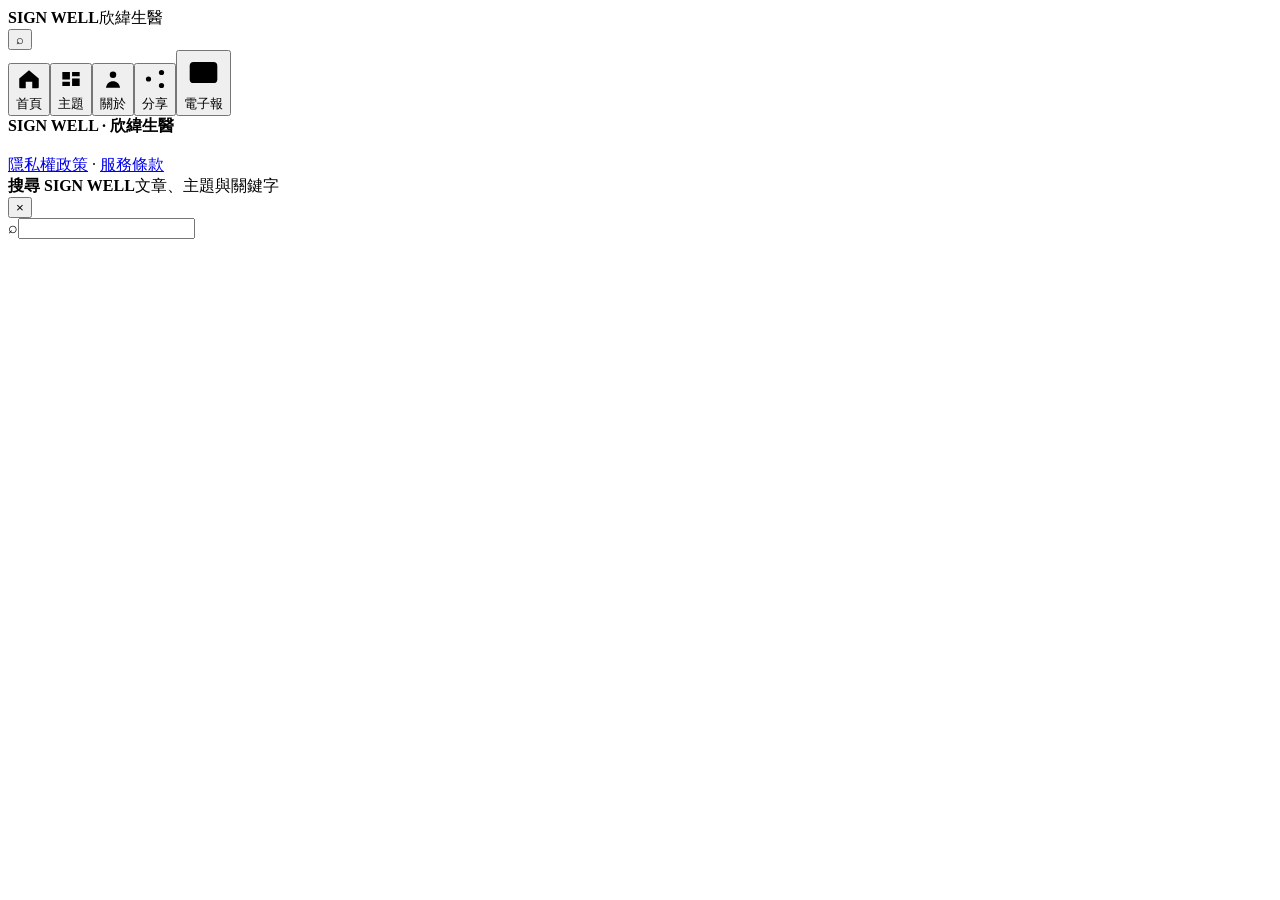
==== commit 04f6187c: "Add files via upload" ====
--- a/index.html
+++ b/index.html
@@ -1,187 +1,8 @@
-<!doctype html>
-<!-- v24.10.0-STAGING -->
-<html class="sw-v2421" lang="zh-Hant">
-<head>
-<meta charset="utf-8">
-<meta name="signwell-release" content="24.25.1-STAGING">
-<meta name="viewport" content="width=device-width,initial-scale=1,viewport-fit=cover">
-<meta name="robots" content="index,follow,max-snippet:-1,max-image-preview:large,max-video-preview:-1">
-<meta name="googlebot" content="index,follow,max-snippet:-1,max-image-preview:large,max-video-preview:-1">
-<meta name="bingbot" content="index,follow,max-snippet:-1,max-image-preview:large,max-video-preview:-1">
-<meta name="theme-color" content="#f5f8fb" id="themeColorMeta">
-<meta name="color-scheme" content="light dark">
-<meta name="description" content="SIGN WELL · 欣緯生醫 — 臨床筆記、主題探討與醫學知識整理。">
-<meta property="og:type" content="website">
-<meta property="og:site_name" content="SIGN WELL · 欣緯生醫">
-<meta property="og:title" content="SIGN WELL · 欣緯生醫">
-<meta property="og:description" content="臨床筆記、醫學推理，以及值得留下的知識。">
-<meta name="twitter:card" content="summary_large_image">
-<link rel="preconnect" href="https://raw.githubusercontent.com" crossorigin>
-<link rel="preconnect" href="https://script.google.com">
-<meta http-equiv="Content-Security-Policy" content="default-src 'self'; script-src 'self' 'unsafe-inline' https://cdnjs.cloudflare.com https://challenges.cloudflare.com; style-src 'self' 'unsafe-inline'; img-src 'self' data: blob: https:; font-src 'self' data:; connect-src 'self' https://script.google.com https://raw.githubusercontent.com https://challenges.cloudflare.com; frame-src 'self' https://script.google.com https://script.googleusercontent.com https://challenges.cloudflare.com; form-action 'self' https://script.google.com https://script.googleusercontent.com; base-uri 'self'; object-src 'none'; upgrade-insecure-requests">
-<meta name="referrer" content="strict-origin-when-cross-origin">
-<title>SIGN WELL · 欣緯生醫</title>
-<link rel="canonical" href="https://980510linz.github.io/signwell.com/">
-<link rel="alternate" type="application/rss+xml" title="SIGN WELL · 欣緯生醫" href="https://980510linz.github.io/signwell.com/feed.xml">
-<link rel="stylesheet" href="assets/signwell-anatomy-link.css?v=23.9.96">
-<link rel="stylesheet" href="assets/components/styles/01-anonymous-01.css?build=24.4.0-STAGING" data-sw-style-component="01">
-
-<link rel="stylesheet" href="assets/signwell-common-a.css?build=23.9.58">
-
-
-
-
-
-
-
-
-<link rel="stylesheet" href="assets/signwell-common-b.css?build=23.9.0">
-
-<link rel="stylesheet" href="assets/signwell-runtime.css?build=23.9.0">
-<link rel="manifest" href="manifest.webmanifest">
-<meta name="apple-mobile-web-app-capable" content="yes">
-<meta name="apple-mobile-web-app-status-bar-style" content="default">
-<link rel="apple-touch-icon" href="assets/signwell-app-icon-192.png">
-<meta property="og:image" content="https://980510linz.github.io/signwell.com/assets/signwell-share.png">
-<meta name="twitter:image" content="https://980510linz.github.io/signwell.com/assets/signwell-share.png">
-<link rel="stylesheet" href="assets/signwell-reader.css?build=23.9.75">
-<link rel="stylesheet" href="assets/signwell-contrast.css?build=23.9.0">
-<link rel="stylesheet" href="assets/signwell-uiux.css?build=23.9.50">
-<link rel="stylesheet" href="assets/signwell-dialogs.css?build=23.9.1">
-<meta name="signwell-public-ui" content="23.9.6">
-
-<link rel="stylesheet" href="assets/components/styles/02-sw-v23-9-9-hotfix.css?build=24.4.0-STAGING" data-sw-style-component="02">
-
-
-<link rel="stylesheet" href="assets/components/styles/03-sw-v23-9-10-ig-liquid-pager.css?build=24.4.0-STAGING" data-sw-style-component="03">
-
-
-<link rel="stylesheet" href="assets/components/styles/04-sw-v23-9-21-scroll-ribbon.css?build=24.4.0-STAGING" data-sw-style-component="04">
-
-<link rel="stylesheet" href="assets/signwell-loader.css?build=23.9.31">
-
-<link rel="stylesheet" href="assets/components/styles/05-sw-v23-9-25-brand-2d.css?build=24.4.0-STAGING" data-sw-style-component="05">
-
-
-<link rel="stylesheet" href="assets/components/styles/06-sw-v23-9-30-upright-heavy-blur.css?build=24.4.0-STAGING" data-sw-style-component="06">
-
-
-<link rel="stylesheet" href="assets/components/styles/07-sw-v23-9-33-logo-ribbon-flow.css?build=24.4.0-STAGING" data-sw-style-component="07">
-
-
-<link rel="stylesheet" href="assets/components/styles/08-sw-v23934-pastel-liquid-pager.css?build=24.4.0-STAGING" data-sw-style-component="08">
-<link rel="stylesheet" href="assets/signwell-soft-shadow.css?build=23.9.39">
-
-<link rel="stylesheet" href="assets/components/styles/09-sw-v23-9-41-autodrift-ribbon.css?build=24.4.0-STAGING" data-sw-style-component="09">
-
-
-<link rel="stylesheet" href="assets/components/styles/10-sw-v23-9-47-public-terms-button-fix.css?build=24.4.0-STAGING" data-sw-style-component="10">
-
-<link rel="stylesheet" href="assets/components/styles/11-sw-v23-9-49-terms-cta-label-hardfix.css?build=24.4.0-STAGING" data-sw-style-component="11">
-<link rel="stylesheet" href="assets/signwell-easter-egg.css?build=23.9.81">
-
-<script id="sw-seo-org" type="application/ld+json">{"@context":"https://schema.org","@type":"Organization","name":"SIGN WELL · 欣緯生醫","alternateName":"欣緯生醫","url":"https://980510linz.github.io/signwell.com/","logo":"https://980510linz.github.io/signwell.com/assets/signwell-app-icon-512.png","email":"signwell.com.tw@gmail.com"}</script>
-<script id="sw-seo-site" type="application/ld+json">{"@context":"https://schema.org","@type":"WebSite","name":"SIGN WELL · 欣緯生醫","alternateName":"欣緯生醫","url":"https://980510linz.github.io/signwell.com/","inLanguage":"zh-Hant"}</script>
-<link rel="stylesheet" href="assets/signwell-newsletter-otp.css?v=24.2.0">
-<link rel="stylesheet" href="assets/signwell-liquid-glass-motion.css?build=23.9.90-STAGING">
-<link rel="stylesheet" href="assets/signwell-dark-reset-v24.0.13.css?build=24.0.13-STAGING">
-<link rel="stylesheet" href="assets/signwell-theme-article-dual-v24.0.16.css?build=24.0.16-STAGING">
-<link rel="stylesheet" href="assets/signwell-liquid-slider-v24.2.0.css?build=24.25.1-STAGING">
-<link rel="stylesheet" href="assets/components/styles/12-signwell-article-identity-v24.8.0.css?build=24.25.1-STAGING">
-<link rel="stylesheet" href="assets/components/shared/14-signwell-error-experience-v24.10.0.css?build=24.10.0-STAGING">
-<link rel="stylesheet" href="assets/signwell-fluid-loader.css?build=24.11.0">
-<link rel="stylesheet" href="assets/signwell-origin-hero-v24.13.css?build=24.13.0-STAGING">
-<link rel="stylesheet" href="assets/signwell-taiwan-theme-v24.21.css?build=24.21.0">
-<link rel="stylesheet" href="assets/signwell-glass-system-v24.21.css?build=24.21.0">
-<link rel="preload" href="assets/bundles/public-home-v24.10.0.js?build=24.25.1-STAGING" as="script" fetchpriority="high">
-</head>
-<body class="boot-preparing" data-page="home">
-<div class="sw-page-loader" id="swPageLoader" role="status" aria-live="polite" aria-label="頁面載入進度"><div class="sw-page-loader-card"><div class="sw-page-loader-brand">SIGN WELL</div><div class="sw-page-loader-sub">欣緯生醫</div><div class="sw-page-loader-track" aria-hidden="true"><i class="sw-page-loader-bar"></i></div><div class="sw-page-loader-meta"><span class="sw-page-loader-stage">準備頁面</span><strong class="sw-page-loader-pct">6%</strong></div></div></div>
-<script src="assets/signwell-loader.js?build=23.9.31"></script>
-<div id="welcomeSplash" aria-hidden="true"><div class="splash-word">欣緯生醫<small>SIGN WELL BIOMED</small></div><div class="splash-line"></div></div>
-<div id="readingProgress"></div>
-<div class="ambient" id="ambient" aria-hidden="true"><div class="orb a"></div><div class="orb b"></div><div class="orb c"></div><div class="orb d"></div></div>
-<div class="grain" aria-hidden="true"></div>
-<div class="cursor-glow" id="cursorGlow" aria-hidden="true"></div>
-
-<div class="brand-top" id="brandHome" role="button" tabindex="0" aria-label="回到首頁">
-  <div class="brand-copy"><strong id="brandEnglish">SIGN WELL</strong><span id="brandChinese">欣緯生醫</span></div>
-</div>
-
-<div class="top-actions">
-  <button class="iconbtn" id="searchBtn" aria-label="搜尋">⌕</button>
-  <button class="iconbtn" id="themeBtn" aria-label="切換至台灣主題色">◐</button>
-</div>
-
-<nav class="pager" id="pager" role="slider" tabindex="0" aria-label="頁面切換滑桿"
-     aria-valuemin="0" aria-valuemax="4" aria-valuenow="0" aria-valuetext="首頁">
-  <div class="pager-thumb" id="navThumb"><span class="thumb-spec"></span></div>
-  <div class="pager-items">
-    <button class="nav-item active" data-page="home" aria-label="首頁"><svg viewBox="0 0 24 24"><path d="M3 11.5 12 4l9 7.5v8a1 1 0 0 1-1 1h-5v-6H9v6H4a1 1 0 0 1-1-1z"/></svg><span>首頁</span></button>
-    <button class="nav-item" data-page="topics" aria-label="主題探討"><svg viewBox="0 0 24 24"><path d="M4 5.5h7v7H4zM13 5.5h7v4h-7zM13 11.5h7v7h-7zM4 14.5h7v4H4z"/></svg><span>主題</span></button>
-    <button class="nav-item" data-page="about" aria-label="關於我們"><svg viewBox="0 0 24 24"><circle cx="12" cy="8" r="3"/><path d="M5.5 20c.7-4 3-6 6.5-6s5.8 2 6.5 6"/><path d="M18.5 9.5c1.5.5 2.5 1.7 2.8 3.5M5.5 9.5C4 10 3 11.2 2.7 13"/></svg><span>關於</span></button>
-    <button class="nav-item" data-page="share" aria-label="分享我們"><svg viewBox="0 0 24 24"><circle cx="6" cy="12" r="2.4"/><circle cx="18" cy="6" r="2.4"/><circle cx="18" cy="18" r="2.4"/><path d="m8.2 10.9 7.6-3.8M8.2 13.1l7.6 3.8"/></svg><span>分享</span></button>
-    <button class="nav-item" data-page="newsletter" aria-label="電子報"><svg viewBox="0 0 24 24"><rect x="3.5" y="5.5" width="17" height="13" rx="2.4"/><path d="m5.5 8 6.5 5 6.5-5"/></svg><span>電子報</span></button>
-  </div>
-</nav>
-
-<main id="app"></main>
-
-<footer class="footer">
-  <div><strong id="footerBrand">SIGN WELL · 欣緯生醫</strong><div id="footerTagline">若有問題，請聯絡 <a href="mailto:signwell.com.tw@gmail.com">signwell.com.tw@gmail.com</a></div></div>
-  <div id="footerDisclaimer">本站不提供醫療服務、不招攬醫療業務；內容僅供醫學教育與資訊整理，不構成個別醫療建議。</div>
-</footer>
-
-<button class="totop" id="toTop" aria-label="回到頂端">↑</button>
-
-<div class="overlay" id="searchOverlay" role="dialog" aria-modal="true" aria-label="站內搜尋">
-  <div class="searchbox glass">
-    <div class="search-head">
-      <div class="search-title"><strong>搜尋 SIGN WELL</strong><span>文章、主題與關鍵字</span></div>
-      <div class="search-kbd"><kbd>⌘</kbd><kbd>K</kbd></div>
-    </div>
-    <div class="search-input">
-      <span class="search-glyph">⌕</span>
-      <input id="searchInput" placeholder="搜尋文章、主題、關鍵字…" autocomplete="off" enterkeyhint="search" aria-label="搜尋關鍵字">
-      <button class="iconbtn search-close" id="searchClose" aria-label="關閉搜尋">×</button>
-    </div>
-    <div class="search-meta"><span id="searchHint">輸入關鍵字開始搜尋</span><b id="searchCount"></b></div>
-    <div class="search-results" id="searchResults"></div>
-    <div class="search-foot"><span>↑ ↓ 選擇 · Enter 開啟</span><span>ESC 關閉 · ⌘K 搜尋</span></div>
-  </div>
-</div>
-
-<div class="toast" id="toast" role="status" aria-live="polite"></div>
-
-<script src="analytics-config.js"></script>
-<script src="assets/bundles/error-experience-v24.10.0.js?build=24.10.0-STAGING"></script>
-<script src="assets/signwell-math-engine.js?build=23.9.90-STAGING"></script>
-<script src="assets/signwell-liquid-glass-motion.js?build=23.9.90-STAGING"></script>
-<script src="assets/bundles/article-identity-v24.8.0.js?build=24.25.1-STAGING" data-sw-optional></script>
-<script src="assets/bundles/public-home-v24.10.0.js?build=24.25.1-STAGING" data-sw-critical></script>
-
-<script src="assets/signwell-easter-egg.js?build=23.9.81" data-sw-optional></script>
-<script src="assets/signwell-common.js?build=23.9.58"></script>
-
-
-
-
-
-
-
-
-
-
-
-
-
-<script src="assets/signwell-runtime.js?build=23.9.20"></script>
-<script src="assets/signwell-dialogs.js?build=23.9.1"></script>
-<script src="assets/signwell-newsletter-otp.js?v=24.2.0"></script>
-<script src="assets/signwell-anatomy-link.js?v=23.9.96" data-sw-optional></script>
-<script src="assets/signwell-liquid-slider-v24.2.0.js?build=24.25.1-STAGING"></script>
-<script src="assets/signwell-fluid-loader.js?build=24.11.0" defer></script>
-<script src="assets/signwell-origin-hero-v24.13.js?build=24.13.0-STAGING" defer></script>
-<script src="assets/signwell-motion-v24.21.js?build=24.25.1" data-sw-optional fetchpriority="low" defer></script>
-</body>
-</html>
+<!doctype html><html lang="zh-Hant"><head><meta charset="utf-8"><meta name="viewport" content="width=device-width,initial-scale=1,viewport-fit=cover"><meta name="color-scheme" content="light"><meta name="theme-color" content="#f7fbfd"><meta name="robots" content="index,follow,max-snippet:-1,max-image-preview:large"><meta name="description" content="SIGN WELL · 欣緯生醫 — 醫學白話文、臨床推理與值得留下的知識。"><title>SIGN WELL · 欣緯生醫</title><link rel="manifest" href="manifest.webmanifest"><link rel="stylesheet" href="assets/public-core-v24.36.2.css?build=24.36.2-CLEAN-FULL">
+<!-- SW_PUBLIC_LIQUID_NAV_START -->
+<link rel="stylesheet" href="assets/components/styles/33-sw-public-liquid-dock-v2436.css?build=24.36.2-CLEAN-FULL">
+<!-- SW_PUBLIC_LIQUID_NAV_END -->
+<!-- SW_ARTICLE_ID_CARD_START -->
+<link rel="stylesheet" href="assets/components/styles/31-sw-article-id-card-v2435.css?build=24.36.2-CLEAN-FULL">
+<!-- SW_ARTICLE_ID_CARD_END -->
+</head><body data-page="home"><div class="brand-top" id="brandHome" role="button" tabindex="0" aria-label="回到首頁"><div class="brand-copy"><strong id="brandEnglish">SIGN WELL</strong><span id="brandChinese">欣緯生醫</span></div></div><div class="top-actions"><button class="iconbtn" id="searchBtn" aria-label="搜尋">⌕</button></div><nav class="pager" id="pager" role="slider" tabindex="0" aria-label="頁面切換滑桿" aria-valuemin="0" aria-valuemax="4"><div class="pager-thumb" id="navThumb"><span class="thumb-spec"></span></div><div class="pager-items"><button class="nav-item active" data-page="home" aria-label="首頁"><svg viewBox="0 0 24 24"><path d="M3 11.5 12 4l9 7.5v8a1 1 0 0 1-1 1h-5v-6H9v6H4a1 1 0 0 1-1-1z"/></svg><span>首頁</span></button><button class="nav-item" data-page="topics" aria-label="主題"><svg viewBox="0 0 24 24"><path d="M4 5.5h7v7H4zM13 5.5h7v4h-7zM13 11.5h7v7h-7zM4 14.5h7v4H4z"/></svg><span>主題</span></button><button class="nav-item" data-page="about" aria-label="關於"><svg viewBox="0 0 24 24"><circle cx="12" cy="8" r="3"/><path d="M5.5 20c.7-4 3-6 6.5-6s5.8 2 6.5 6"/></svg><span>關於</span></button><button class="nav-item" data-page="share" aria-label="分享"><svg viewBox="0 0 24 24"><circle cx="6" cy="12" r="2.4"/><circle cx="18" cy="6" r="2.4"/><circle cx="18" cy="18" r="2.4"/><path d="m8.2 10.9 7.6-3.8M8.2 13.1l7.6 3.8"/></svg><span>分享</span></button><button class="nav-item" data-page="newsletter" aria-label="電子報"><svg viewBox="0 0 24 24"><rect x="3.5" y="5.5" width="17" height="13" rx="2.4"/><path d="m5.5 8 6.5 5 6.5-5"/></svg><span>電子報</span></button></div></nav><main id="app"></main><footer class="footer"><div><strong id="footerBrand">SIGN WELL · 欣緯生醫</strong><div id="footerTagline"></div></div><div><span id="footerDisclaimer"></span><br><a href="privacy.html">隱私權政策</a> · <a href="terms.html">服務條款</a></div></footer><div class="search-overlay" id="searchOverlay" aria-label="站內搜尋"><div class="searchbox"><div class="search-head"><div class="search-title"><strong>搜尋 SIGN WELL</strong><span>文章、主題與關鍵字</span></div><button class="iconbtn" id="searchClose" aria-label="關閉">×</button></div><div class="search-input"><span class="search-glyph">⌕</span><input id="searchInput" autocomplete="off" enterkeyhint="search" aria-label="搜尋關鍵字"></div><div class="search-results" id="searchResults"></div></div></div><div class="toast" id="toast" role="status" aria-live="polite"></div><script src="analytics-config.js"></script><script src="site-content.js"></script><script src="assets/public-core-v24.36.2.js?build=24.36.2-CLEAN-FULL" defer></script><script src="assets/bundles/public-liquid-navigation-v24.36.0.js?build=24.36.2-CLEAN-FULL" defer></script><script src="assets/bundles/article-id-card-v24.35.0.js?build=24.36.2-CLEAN-FULL" defer></script></body></html>
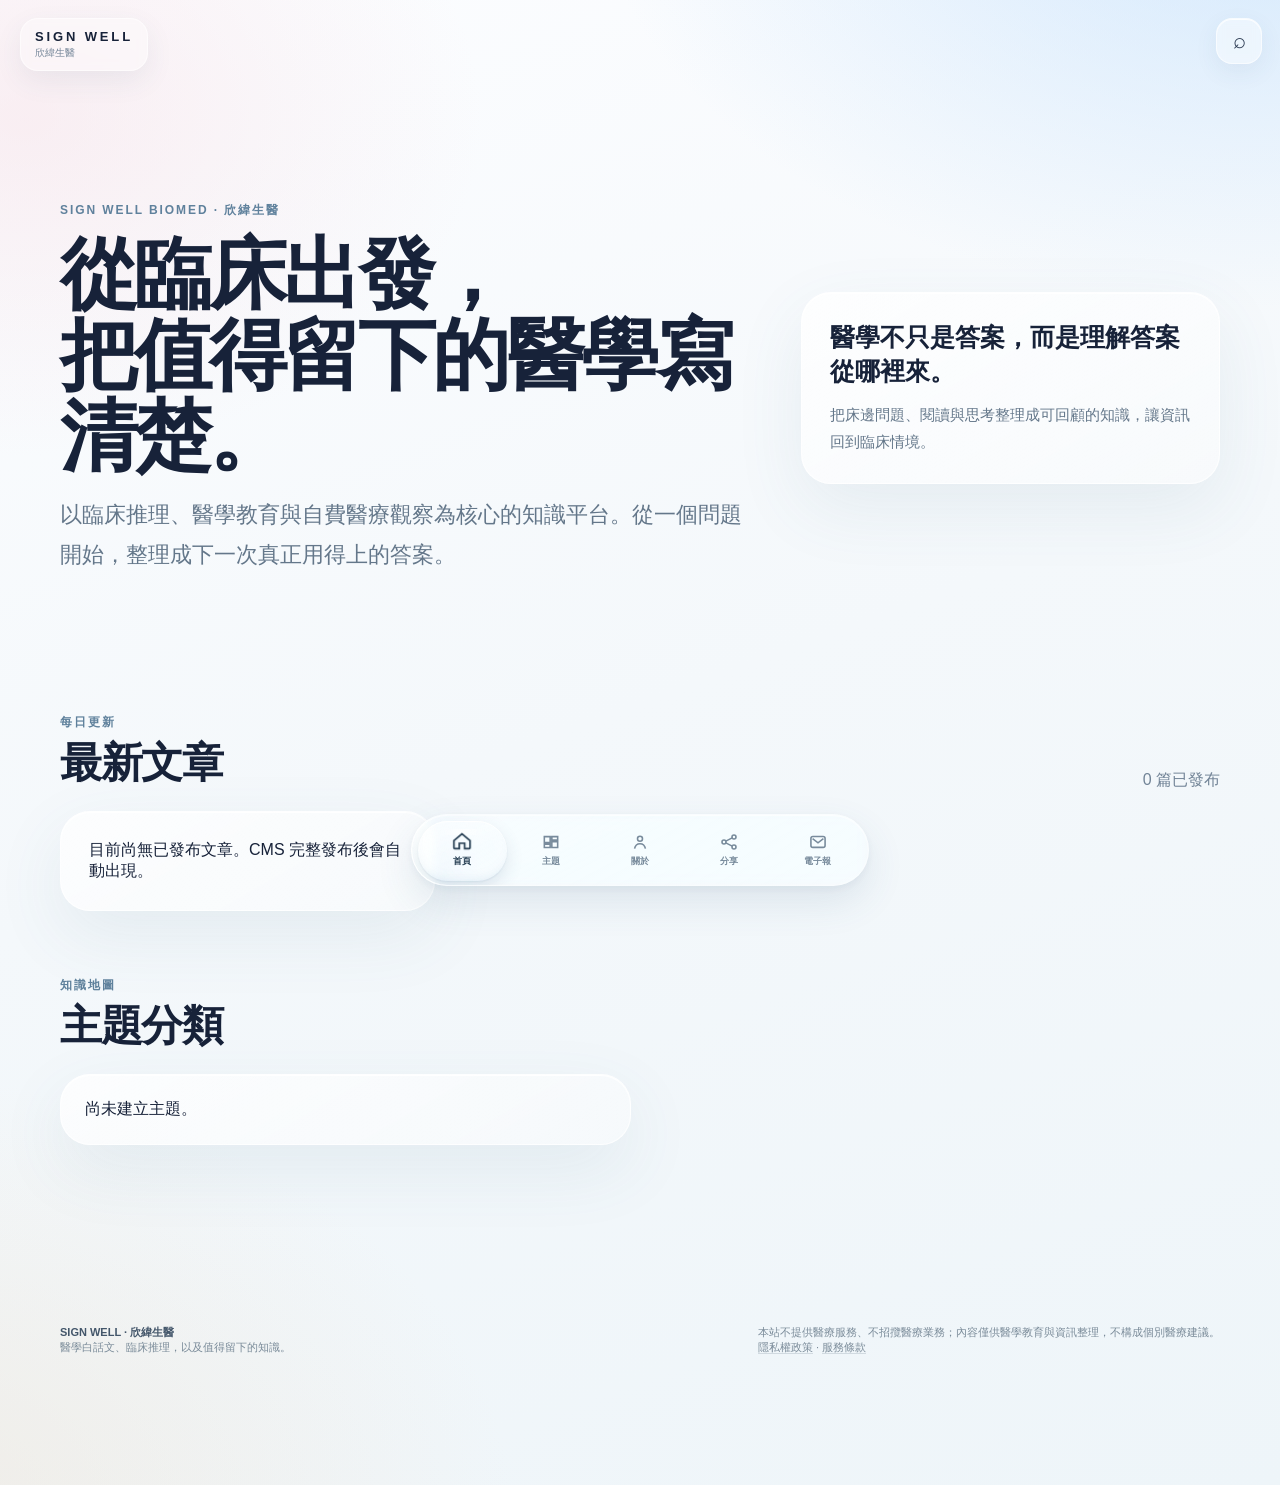
==== commit 735652bb: "Add files via upload" ====
--- a/index.html
+++ b/index.html
@@ -1,8 +1,8 @@
-<!doctype html><html lang="zh-Hant"><head><meta charset="utf-8"><meta name="viewport" content="width=device-width,initial-scale=1,viewport-fit=cover"><meta name="color-scheme" content="light"><meta name="theme-color" content="#f7fbfd"><meta name="robots" content="index,follow,max-snippet:-1,max-image-preview:large"><meta name="description" content="SIGN WELL · 欣緯生醫 — 醫學白話文、臨床推理與值得留下的知識。"><title>SIGN WELL · 欣緯生醫</title><link rel="manifest" href="manifest.webmanifest"><link rel="stylesheet" href="assets/public-core-v24.36.2.css?build=24.36.2-CLEAN-FULL">
+<!doctype html><html lang="zh-Hant"><head><meta charset="utf-8"><meta name="viewport" content="width=device-width,initial-scale=1,viewport-fit=cover"><meta name="color-scheme" content="light"><meta name="theme-color" content="#f7fbfd"><meta name="robots" content="index,follow,max-snippet:-1,max-image-preview:large"><meta name="description" content="SIGN WELL · 欣緯生醫 — 醫學白話文、臨床推理與值得留下的知識。"><title>SIGN WELL · 欣緯生醫</title><link rel="manifest" href="manifest.webmanifest"><link rel="stylesheet" href="assets/public-core.css?build=24.36.2-CLEAN-FULL">
 <!-- SW_PUBLIC_LIQUID_NAV_START -->
-<link rel="stylesheet" href="assets/components/styles/33-sw-public-liquid-dock-v2436.css?build=24.36.2-CLEAN-FULL">
+<link rel="stylesheet" href="assets/components/styles/public-liquid-dock.css?build=24.36.2-CLEAN-FULL">
 <!-- SW_PUBLIC_LIQUID_NAV_END -->
 <!-- SW_ARTICLE_ID_CARD_START -->
-<link rel="stylesheet" href="assets/components/styles/31-sw-article-id-card-v2435.css?build=24.36.2-CLEAN-FULL">
+<link rel="stylesheet" href="assets/components/styles/article-id-card.css?build=24.36.2-CLEAN-FULL">
 <!-- SW_ARTICLE_ID_CARD_END -->
-</head><body data-page="home"><div class="brand-top" id="brandHome" role="button" tabindex="0" aria-label="回到首頁"><div class="brand-copy"><strong id="brandEnglish">SIGN WELL</strong><span id="brandChinese">欣緯生醫</span></div></div><div class="top-actions"><button class="iconbtn" id="searchBtn" aria-label="搜尋">⌕</button></div><nav class="pager" id="pager" role="slider" tabindex="0" aria-label="頁面切換滑桿" aria-valuemin="0" aria-valuemax="4"><div class="pager-thumb" id="navThumb"><span class="thumb-spec"></span></div><div class="pager-items"><button class="nav-item active" data-page="home" aria-label="首頁"><svg viewBox="0 0 24 24"><path d="M3 11.5 12 4l9 7.5v8a1 1 0 0 1-1 1h-5v-6H9v6H4a1 1 0 0 1-1-1z"/></svg><span>首頁</span></button><button class="nav-item" data-page="topics" aria-label="主題"><svg viewBox="0 0 24 24"><path d="M4 5.5h7v7H4zM13 5.5h7v4h-7zM13 11.5h7v7h-7zM4 14.5h7v4H4z"/></svg><span>主題</span></button><button class="nav-item" data-page="about" aria-label="關於"><svg viewBox="0 0 24 24"><circle cx="12" cy="8" r="3"/><path d="M5.5 20c.7-4 3-6 6.5-6s5.8 2 6.5 6"/></svg><span>關於</span></button><button class="nav-item" data-page="share" aria-label="分享"><svg viewBox="0 0 24 24"><circle cx="6" cy="12" r="2.4"/><circle cx="18" cy="6" r="2.4"/><circle cx="18" cy="18" r="2.4"/><path d="m8.2 10.9 7.6-3.8M8.2 13.1l7.6 3.8"/></svg><span>分享</span></button><button class="nav-item" data-page="newsletter" aria-label="電子報"><svg viewBox="0 0 24 24"><rect x="3.5" y="5.5" width="17" height="13" rx="2.4"/><path d="m5.5 8 6.5 5 6.5-5"/></svg><span>電子報</span></button></div></nav><main id="app"></main><footer class="footer"><div><strong id="footerBrand">SIGN WELL · 欣緯生醫</strong><div id="footerTagline"></div></div><div><span id="footerDisclaimer"></span><br><a href="privacy.html">隱私權政策</a> · <a href="terms.html">服務條款</a></div></footer><div class="search-overlay" id="searchOverlay" aria-label="站內搜尋"><div class="searchbox"><div class="search-head"><div class="search-title"><strong>搜尋 SIGN WELL</strong><span>文章、主題與關鍵字</span></div><button class="iconbtn" id="searchClose" aria-label="關閉">×</button></div><div class="search-input"><span class="search-glyph">⌕</span><input id="searchInput" autocomplete="off" enterkeyhint="search" aria-label="搜尋關鍵字"></div><div class="search-results" id="searchResults"></div></div></div><div class="toast" id="toast" role="status" aria-live="polite"></div><script src="analytics-config.js"></script><script src="site-content.js"></script><script src="assets/public-core-v24.36.2.js?build=24.36.2-CLEAN-FULL" defer></script><script src="assets/bundles/public-liquid-navigation-v24.36.0.js?build=24.36.2-CLEAN-FULL" defer></script><script src="assets/bundles/article-id-card-v24.35.0.js?build=24.36.2-CLEAN-FULL" defer></script></body></html>+</head><body data-page="home"><div class="brand-top" id="brandHome" role="button" tabindex="0" aria-label="回到首頁"><div class="brand-copy"><strong id="brandEnglish">SIGN WELL</strong><span id="brandChinese">欣緯生醫</span></div></div><div class="top-actions"><button class="iconbtn" id="searchBtn" aria-label="搜尋">⌕</button></div><nav class="pager" id="pager" role="slider" tabindex="0" aria-label="頁面切換滑桿" aria-valuemin="0" aria-valuemax="4"><div class="pager-thumb" id="navThumb"><span class="thumb-spec"></span></div><div class="pager-items"><button class="nav-item active" data-page="home" aria-label="首頁"><svg viewBox="0 0 24 24"><path d="M3 11.5 12 4l9 7.5v8a1 1 0 0 1-1 1h-5v-6H9v6H4a1 1 0 0 1-1-1z"/></svg><span>首頁</span></button><button class="nav-item" data-page="topics" aria-label="主題"><svg viewBox="0 0 24 24"><path d="M4 5.5h7v7H4zM13 5.5h7v4h-7zM13 11.5h7v7h-7zM4 14.5h7v4H4z"/></svg><span>主題</span></button><button class="nav-item" data-page="about" aria-label="關於"><svg viewBox="0 0 24 24"><circle cx="12" cy="8" r="3"/><path d="M5.5 20c.7-4 3-6 6.5-6s5.8 2 6.5 6"/></svg><span>關於</span></button><button class="nav-item" data-page="share" aria-label="分享"><svg viewBox="0 0 24 24"><circle cx="6" cy="12" r="2.4"/><circle cx="18" cy="6" r="2.4"/><circle cx="18" cy="18" r="2.4"/><path d="m8.2 10.9 7.6-3.8M8.2 13.1l7.6 3.8"/></svg><span>分享</span></button><button class="nav-item" data-page="newsletter" aria-label="電子報"><svg viewBox="0 0 24 24"><rect x="3.5" y="5.5" width="17" height="13" rx="2.4"/><path d="m5.5 8 6.5 5 6.5-5"/></svg><span>電子報</span></button></div></nav><main id="app"></main><footer class="footer"><div><strong id="footerBrand">SIGN WELL · 欣緯生醫</strong><div id="footerTagline"></div></div><div><span id="footerDisclaimer"></span><br><a href="privacy.html">隱私權政策</a> · <a href="terms.html">服務條款</a></div></footer><div class="search-overlay" id="searchOverlay" aria-label="站內搜尋"><div class="searchbox"><div class="search-head"><div class="search-title"><strong>搜尋 SIGN WELL</strong><span>文章、主題與關鍵字</span></div><button class="iconbtn" id="searchClose" aria-label="關閉">×</button></div><div class="search-input"><span class="search-glyph">⌕</span><input id="searchInput" autocomplete="off" enterkeyhint="search" aria-label="搜尋關鍵字"></div><div class="search-results" id="searchResults"></div></div></div><div class="toast" id="toast" role="status" aria-live="polite"></div><script src="analytics-config.js"></script><script src="site-content.js"></script><script src="assets/public-core.js?build=24.36.2-CLEAN-FULL" defer></script><script src="assets/bundles/public-liquid-navigation.js?build=24.36.2-CLEAN-FULL" defer></script><script src="assets/bundles/article-id-card.js?build=24.36.2-CLEAN-FULL" defer></script></body></html>
--- a/assets/public-core.css
+++ b/assets/public-core.css
@@ -0,0 +1,30 @@
+/* SIGN WELL v24.36.2 · PUBLIC CLEAN FULL BUILD
+   Light-only. No legacy dark/theme/ambient/grain/cursor/loader layers. */
+:root{
+  --ink:#172239;--ink-2:#2b3b52;--muted:#728497;--line:rgba(61,91,119,.14);
+  --paper:#fbfdff;--paper-2:#f3f7fb;--blue:#86b5d8;--indigo:#405578;--earth:#b79b80;--cream:#efe7dc;
+  --glass:rgba(255,255,255,.48);--glass-strong:rgba(255,255,255,.72);
+  --radius:28px;--ease:cubic-bezier(.18,.82,.2,1);color-scheme:light;
+}
+*{box-sizing:border-box}html{background:#f5f9fc;scroll-behavior:smooth}body{margin:0;min-height:100dvh;color:var(--ink);font-family:-apple-system,BlinkMacSystemFont,"Segoe UI","PingFang TC","Noto Sans TC","Microsoft JhengHei",sans-serif;background:
+  radial-gradient(70rem 46rem at 100% -10%,rgba(187,220,252,.66),transparent 62%),
+  radial-gradient(62rem 44rem at -8% 102%,rgba(239,230,218,.60),transparent 62%),
+  radial-gradient(46rem 34rem at 2% 8%,rgba(247,226,232,.55),transparent 62%),
+  linear-gradient(160deg,#fcfdff 0%,#f4f8fb 48%,#eef5f9 100%);background-attachment:scroll;overflow-x:hidden}
+button,input,textarea{font:inherit}button,a{ -webkit-tap-highlight-color:transparent}a{color:inherit}.hidden{display:none!important}
+.brand-top{position:fixed;z-index:60;left:max(20px,env(safe-area-inset-left));top:max(18px,env(safe-area-inset-top));display:flex;align-items:center;gap:10px;padding:10px 14px;border:1px solid rgba(255,255,255,.55);border-radius:18px;background:rgba(255,255,255,.32);backdrop-filter:blur(5px);-webkit-backdrop-filter:blur(5px);box-shadow:0 10px 28px rgba(56,91,119,.08);cursor:pointer}
+.brand-copy strong{display:block;font-size:13px;letter-spacing:.22em}.brand-copy span{display:block;margin-top:2px;font-size:10px;color:var(--muted)}
+.top-actions{position:fixed;z-index:61;right:max(18px,env(safe-area-inset-right));top:max(18px,env(safe-area-inset-top));display:flex;gap:8px}.iconbtn,.softbtn{border:1px solid rgba(255,255,255,.58);background:rgba(255,255,255,.42);color:var(--ink-2);box-shadow:0 8px 24px rgba(56,91,119,.07),inset 0 1px 0 rgba(255,255,255,.82);backdrop-filter:blur(4px);-webkit-backdrop-filter:blur(4px);cursor:pointer}.iconbtn{width:46px;height:46px;border-radius:16px;font-size:22px}.softbtn{min-height:44px;border-radius:16px;padding:0 16px;font-weight:700}.iconbtn:active,.softbtn:active{transform:scale(.985)}
+#app{width:min(1160px,calc(100% - 40px));margin:0 auto;padding:128px 0 150px;min-height:100dvh}
+.hero{display:grid;grid-template-columns:minmax(0,1.25fr) minmax(280px,.75fr);gap:42px;align-items:center;min-height:520px}.eyebrow,.kicker{font-size:12px;font-weight:800;letter-spacing:.16em;text-transform:uppercase;color:#5f819c}.hero h1,.page-hero h1{font-size:clamp(42px,7vw,78px);line-height:1.04;letter-spacing:-.045em;margin:15px 0 18px}.hero p,.page-hero p{max-width:720px;color:#64778a;font-size:clamp(17px,2.1vw,22px);line-height:1.8;margin:0}.hero-card,.panel,.article-card,.topic-card,.person-card,.share-card,.newsletter-card{background:linear-gradient(150deg,rgba(255,255,255,.74),rgba(255,255,255,.34));border:1px solid rgba(255,255,255,.72);box-shadow:0 24px 70px rgba(72,107,134,.09),inset 0 1px 0 rgba(255,255,255,.9);border-radius:30px}.hero-card{padding:28px}.hero-card strong{font-size:25px;line-height:1.35}.hero-card p{font-size:15px;margin-top:12px}.section{margin-top:66px}.section-head{display:flex;align-items:end;justify-content:space-between;gap:18px;margin-bottom:20px}.section-head h2{margin:4px 0 0;font-size:clamp(27px,4vw,42px);letter-spacing:-.035em}.section-head p{color:var(--muted);margin:0}.cards{display:grid;grid-template-columns:repeat(3,minmax(0,1fr));gap:18px}.article-card,.topic-card,.person-card{padding:20px;cursor:pointer;transition:transform .22s var(--ease),box-shadow .22s var(--ease);content-visibility:auto;contain-intrinsic-size:260px}.article-card:hover,.topic-card:hover,.person-card:hover{transform:translateY(-3px);box-shadow:0 28px 74px rgba(72,107,134,.13),inset 0 1px 0 rgba(255,255,255,.95)}.article-card .cover{height:168px;border-radius:20px;overflow:hidden;background:linear-gradient(135deg,#dbeafb,#f3eee8);margin-bottom:16px}.article-card .cover img{width:100%;height:100%;object-fit:cover}.card-meta{font-size:11px;color:#7890a2}.article-card h3,.topic-card h3,.person-card h3{font-size:20px;line-height:1.35;margin:8px 0}.article-card p,.topic-card p,.person-card p{font-size:13px;line-height:1.75;color:#718496;margin:0}.tagrow{display:flex;flex-wrap:wrap;gap:6px;margin-top:13px}.tag{padding:6px 9px;border-radius:999px;background:rgba(108,153,188,.08);color:#607f98;font-size:10px;font-weight:700}
+.page-hero{padding:80px 0 30px}.page-hero h1{font-size:clamp(38px,6vw,66px)}.topic-grid{display:grid;grid-template-columns:repeat(2,minmax(0,1fr));gap:18px}.topic-card{min-height:160px}.people-grid{display:grid;grid-template-columns:repeat(2,minmax(0,1fr));gap:18px}.person-card{display:grid;grid-template-columns:74px 1fr;gap:16px;align-items:start}.avatar{width:74px;height:74px;border-radius:22px;object-fit:cover;background:#e7eef3;display:grid;place-items:center;font-weight:800;color:#5c7184}.person-role{font-size:12px;color:#6f8192}.person-tags{display:flex;gap:5px;flex-wrap:wrap;margin-top:10px}.person-tags span{font-size:10px;padding:5px 8px;border-radius:999px;background:rgba(64,85,120,.08);color:#405578}
+.article-view{max-width:860px;margin:0 auto}.article-head{padding:46px 0 24px}.article-head h1{font-size:clamp(34px,6vw,62px);line-height:1.08;letter-spacing:-.04em;margin:12px 0 14px}.article-meta{display:flex;flex-wrap:wrap;gap:9px;color:#75889a;font-size:12px}.article-actions{display:flex;gap:8px;flex-wrap:wrap;margin-top:18px}.article-cover{width:100%;max-height:520px;object-fit:cover;border-radius:28px;margin:18px 0 24px}.summary10s{padding:20px 22px;margin:18px 0 28px;border-radius:22px;background:rgba(255,255,255,.58);border:1px solid rgba(255,255,255,.74);box-shadow:inset 0 1px 0 rgba(255,255,255,.88)}.summary10s b{display:block;font-size:11px;letter-spacing:.13em;color:#5f819c}.summary10s p{margin:8px 0 0;line-height:1.75}.article-body{font-family:"Noto Serif TC","Songti TC",serif;font-size:18px;line-height:1.95;color:#29384a}.article-body h2,.article-body h3{font-family:-apple-system,BlinkMacSystemFont,"Segoe UI","PingFang TC",sans-serif;color:#172239;margin-top:2.2em;line-height:1.35}.article-body img{max-width:100%;height:auto;border-radius:18px}.article-body blockquote{margin:1.5em 0;padding:12px 18px;border-left:4px solid #7897b8;background:rgba(64,85,120,.055);border-radius:0 14px 14px 0}.article-body a{color:#47799e;text-decoration:underline;text-decoration-color:rgba(71,121,158,.28);text-underline-offset:3px}.article-body table{width:100%;border-collapse:collapse;display:block;overflow:auto}.article-body td,.article-body th{border:1px solid var(--line);padding:9px}.article-foot{margin-top:50px;padding-top:22px;border-top:1px solid var(--line);color:#748697;font-size:12px;line-height:1.8}
+.search-overlay{position:fixed;inset:0;z-index:100;display:none;align-items:flex-start;justify-content:center;padding:8vh 16px;background:rgba(236,244,249,.72);backdrop-filter:blur(10px);-webkit-backdrop-filter:blur(10px)}.search-overlay.show{display:flex}.searchbox{width:min(760px,100%);max-height:82dvh;border-radius:32px;background:rgba(255,255,255,.82);border:1px solid rgba(255,255,255,.92);box-shadow:0 30px 90px rgba(48,79,105,.18);overflow:hidden}.search-head{display:flex;justify-content:space-between;align-items:center;padding:22px 22px 12px}.search-title strong{display:block;font-size:16px}.search-title span{font-size:11px;color:#8796a4}.search-input{margin:0 18px 12px;min-height:60px;border-radius:22px;display:flex;align-items:center;gap:10px;padding:0 8px 0 16px;background:rgba(247,251,254,.92);border:1px solid rgba(88,123,149,.13);box-shadow:inset 0 1px 0 #fff}.search-input:focus-within{border-color:rgba(88,123,149,.13);box-shadow:inset 0 1px 0 #fff}.search-input input{flex:1;min-width:0;height:58px;border:0;outline:0;background:transparent;color:var(--ink);font-size:17px}.search-input input:focus,.search-input input:focus-visible{outline:none!important;box-shadow:none!important}.search-input input::placeholder{color:#9ba8b3}.search-glyph{font-size:20px;color:#7897ae}.search-results{padding:0 12px 16px;max-height:55dvh;overflow:auto}.search-result{display:grid;grid-template-columns:52px minmax(0,1fr) 20px;gap:12px;align-items:center;padding:10px;border-radius:18px;cursor:pointer}.search-result:hover,.search-result.active{background:#f2f7fa}.search-thumb{width:52px;height:52px;border-radius:14px;object-fit:cover;background:#e8f0f5}.search-copy strong{display:block;font-size:13px}.search-copy span{display:block;margin-top:3px;color:#82919e;font-size:10px;white-space:nowrap;overflow:hidden;text-overflow:ellipsis}.search-empty{padding:28px;text-align:center;color:#8393a0}
+.newsletter-card{max-width:760px;margin:30px auto;padding:34px}.newsletter-card h1{font-size:clamp(34px,6vw,58px);letter-spacing:-.04em;margin:10px 0}.newsletter-lead{font-size:17px;line-height:1.8;color:#65788a}.newsletter-form{display:grid;grid-template-columns:1fr auto;gap:10px;padding:8px;border-radius:22px;background:rgba(255,255,255,.58);border:1px solid rgba(75,112,141,.12);margin-top:24px}.newsletter-form input{border:0;background:transparent;outline:0;padding:13px 15px;color:var(--ink);font-size:15px}.newsletter-submit{border:0;border-radius:17px;background:linear-gradient(145deg,#7db2d8,#5e97c0);color:#fff;padding:0 22px;font-weight:800;cursor:pointer}.newsletter-consent{display:flex;align-items:flex-start;gap:9px;margin-top:13px;color:#6e8191;font-size:12px;line-height:1.6}.newsletter-status{margin-top:14px;min-height:24px;color:#718596;font-size:13px}.newsletter-status.error{color:#a4515d}.newsletter-status.success{color:#587b9d}
+.otp-overlay{position:fixed;inset:0;z-index:130;display:none;align-items:center;justify-content:center;padding:20px;background:rgba(239,245,249,.82);backdrop-filter:blur(10px)}.otp-overlay.show{display:flex}.otp-card{width:min(620px,100%);border-radius:32px;padding:32px;background:rgba(255,255,255,.92);box-shadow:0 32px 100px rgba(56,88,112,.18);border:1px solid #fff}.otp-head{display:flex;justify-content:space-between;gap:14px}.otp-head h2{font-size:38px;letter-spacing:-.04em;margin:6px 0}.otp-copy{color:#718292;line-height:1.8}.otp-digits{display:grid;grid-template-columns:repeat(6,1fr);gap:8px;margin:22px 0}.otp-digits input{min-width:0;height:72px;border:1px solid rgba(74,111,139,.12);border-radius:18px;background:#f8fbfd;text-align:center;font-size:30px;font-weight:800;color:var(--ink);outline:0}.otp-digits input:focus{border-color:rgba(83,124,154,.28);box-shadow:0 0 0 3px rgba(83,124,154,.06)}.otp-actions{display:grid;gap:10px}.otp-primary{height:54px;border:0;border-radius:18px;background:linear-gradient(145deg,#7db2d8,#5e97c0);color:#fff;font-size:17px;font-weight:800}.otp-secondary{height:50px;border:1px solid rgba(74,111,139,.12);border-radius:18px;background:#f8fbfd;color:#587083}.otp-meta{display:flex;justify-content:space-between;color:#8493a0;font-size:11px;margin-bottom:15px}.otp-error{color:#b05863;font-size:12px;min-height:20px;margin-top:8px}
+.share-card{max-width:760px;margin:34px auto;padding:34px}.share-card h1{font-size:clamp(36px,6vw,62px);letter-spacing:-.045em;margin:10px 0}.share-url{display:flex;gap:8px;margin-top:22px}.share-url input{flex:1;min-width:0;border:1px solid rgba(74,111,139,.12);background:rgba(255,255,255,.6);border-radius:16px;padding:13px;color:#4d6274}.share-note{margin-top:18px;color:#748798;line-height:1.7;font-size:13px}.legal-page{max-width:820px;margin:0 auto;padding:30px 0 60px}.legal-page h1{font-size:46px;letter-spacing:-.04em}.legal-page h2{margin-top:34px}.legal-page p,.legal-page li{color:#586b7c;line-height:1.85}.footer{width:min(1160px,calc(100% - 40px));margin:0 auto;padding:30px 0 130px;display:flex;justify-content:space-between;gap:20px;color:#7a8b99;font-size:11px}.footer strong{color:#43566a}.footer a{text-decoration:none;border-bottom:1px solid rgba(70,90,110,.18)}
+.toast{position:fixed;z-index:200;left:50%;bottom:110px;transform:translate(-50%,16px);opacity:0;pointer-events:none;background:#172239;color:#fff;border-radius:999px;padding:10px 15px;font-size:12px;transition:.2s}.toast.show{opacity:1;transform:translate(-50%,0)}
+/* Dock base geometry. v24.36 CSS adds optical material. */
+.pager{position:fixed;z-index:80;left:50%;bottom:calc(env(safe-area-inset-bottom) + 14px);transform:translateX(-50%);width:min(458px,calc(100vw - 20px));height:72px;border-radius:38px;padding:6px;touch-action:none;user-select:none}.pager-items{position:relative;z-index:2;display:grid;grid-template-columns:repeat(5,1fr);height:100%}.nav-item{border:0;background:transparent;color:#788b9c;display:flex;flex-direction:column;align-items:center;justify-content:center;gap:3px;font-size:9px;font-weight:750;cursor:pointer}.nav-item svg{width:20px;height:20px;fill:none;stroke:currentColor;stroke-width:1.9}.nav-item.active{color:#253d52}.pager-thumb{position:absolute;z-index:1;left:6px;top:6px;height:60px;width:calc((100% - 12px)/5);border-radius:30px;pointer-events:none;transform:translate3d(0,0,0)}.thumb-spec{position:absolute;left:24%;right:24%;top:8px;border-radius:999px;background:linear-gradient(90deg,transparent,rgba(255,255,255,.9),transparent);height:6px}
+@media(max-width:760px){#app{width:min(100% - 28px,1160px);padding-top:105px}.hero{grid-template-columns:1fr;gap:22px;min-height:0;padding-top:45px}.hero h1{font-size:44px}.cards{grid-template-columns:1fr}.topic-grid,.people-grid{grid-template-columns:1fr}.page-hero{padding-top:50px}.footer{width:calc(100% - 28px);display:block}.footer>div+div{margin-top:12px}.search-overlay{align-items:flex-end;padding:0}.searchbox{border-radius:30px 30px 0 0;max-height:88dvh}.newsletter-card,.share-card{padding:24px;margin-top:16px}.newsletter-form{grid-template-columns:1fr}.newsletter-submit{height:48px}.otp-card{padding:24px}.otp-head h2{font-size:32px}.otp-digits{gap:5px}.otp-digits input{height:62px;border-radius:15px;font-size:25px}.article-body{font-size:17px}.brand-copy span{display:none}}
+@media(prefers-reduced-motion:reduce){*{scroll-behavior:auto!important;animation:none!important;transition-duration:.001ms!important}}
--- a/assets/components/styles/public-liquid-dock.css
+++ b/assets/components/styles/public-liquid-dock.css
@@ -0,0 +1,140 @@
+/* ============================================================
+   SIGN WELL Public v24.36.0 · Liquid Dock Performance + Clarity
+   Goals:
+   - clearer background through glass
+   - thumb animation stays compositor-first
+   - route transition animates content, never the dock itself
+   ============================================================ */
+:root{
+  --sw-dock-glass-a:rgba(255,255,255,.145);
+  --sw-dock-glass-b:rgba(247,252,255,.055);
+  --sw-dock-glass-c:rgba(255,255,255,.105);
+  --sw-dock-rim:rgba(255,255,255,.64);
+  --sw-dock-inner:rgba(255,255,255,.22);
+  --sw-dock-shadow:0 16px 38px rgba(55,96,128,.12),0 3px 10px rgba(55,96,128,.055);
+  --sw-dock-thumb-a:rgba(255,255,255,.34);
+  --sw-dock-thumb-b:rgba(242,250,255,.10);
+  --sw-dock-thumb-c:rgba(255,255,255,.22);
+  --sw-dock-ease:cubic-bezier(.18,.82,.2,1);
+  --sw-route-ease:cubic-bezier(.22,.76,.18,1);
+}
+
+/* Keep the glass translucent: use a much smaller blur than the historical
+   24–30px layer. The background remains visibly legible through the lens. */
+.pager{
+  background:linear-gradient(152deg,var(--sw-dock-glass-a),var(--sw-dock-glass-b) 47%,var(--sw-dock-glass-c))!important;
+  -webkit-backdrop-filter:blur(5px) saturate(136%) brightness(1.018)!important;
+  backdrop-filter:blur(5px) saturate(136%) brightness(1.018)!important;
+  border:1px solid rgba(255,255,255,.34)!important;
+  box-shadow:var(--sw-dock-shadow),inset 0 1px 0 rgba(255,255,255,.58),inset 0 -1px 0 rgba(255,255,255,.12)!important;
+  contain:layout paint style;
+  isolation:isolate;
+  -webkit-font-smoothing:antialiased;
+  transform-style:preserve-3d;
+}
+.pager::before{
+  opacity:.72!important;
+}
+.pager::after{
+  box-shadow:inset 0 0 0 1px var(--sw-dock-inner),inset 0 5px 12px -12px rgba(255,255,255,.72)!important;
+}
+.pager-thumb{
+  background:linear-gradient(158deg,var(--sw-dock-thumb-a),var(--sw-dock-thumb-b) 56%,var(--sw-dock-thumb-c))!important;
+  -webkit-backdrop-filter:blur(.7px) saturate(142%) brightness(1.035)!important;
+  backdrop-filter:blur(.7px) saturate(142%) brightness(1.035)!important;
+  box-shadow:inset 0 1px 0 rgba(255,255,255,.84),inset 0 -8px 16px -14px rgba(80,140,185,.36),0 7px 17px rgba(48,91,124,.14),0 1px 2px rgba(48,91,124,.08)!important;
+  will-change:transform;
+  backface-visibility:hidden;
+  -webkit-backface-visibility:hidden;
+}
+.pager-thumb::before{opacity:.72!important}
+.thumb-spec{
+  filter:none!important;
+  opacity:.62!important;
+  height:6px!important;
+  transform:translate3d(0,var(--spec,0px),0)!important;
+}
+.nav-item{
+  transition:color .16s linear,opacity .16s linear,transform .22s var(--sw-dock-ease)!important;
+  backface-visibility:hidden;
+  -webkit-backface-visibility:hidden;
+}
+.nav-item svg{transition:transform .24s var(--sw-dock-ease)!important}
+.nav-item.active svg{transform:translate3d(0,-1px,0) scale(1.075)!important}
+
+/* Clean Public build: no ambient/grain/cursor animation layers exist. */
+body.pager-dragging .pager{
+  -webkit-backdrop-filter:blur(3px) saturate(132%) brightness(1.012)!important;
+  backdrop-filter:blur(3px) saturate(132%) brightness(1.012)!important;
+  box-shadow:0 14px 34px rgba(55,96,128,.14),0 2px 7px rgba(55,96,128,.055),inset 0 1px 0 rgba(255,255,255,.62)!important;
+}
+
+/* Main pages stay in one document after the first load. Only #app transitions;
+   the dock remains optically stable and never participates in the page snapshot. */
+html.sw-public-spa-v2436{view-transition-name:none}
+html.sw-public-spa-v2436 #app{
+  view-transition-name:sw-public-content;
+}
+html.sw-public-spa-v2436 .pager{view-transition-name:sw-public-dock}
+::view-transition-group(sw-public-content){animation-duration:250ms;animation-timing-function:var(--sw-route-ease)}
+::view-transition-old(sw-public-content){animation:sw-route-old .16s ease both}
+::view-transition-new(sw-public-content){animation:sw-route-new .25s var(--sw-route-ease) both}
+::view-transition-group(sw-public-dock){animation:none!important}
+::view-transition-old(sw-public-dock),::view-transition-new(sw-public-dock){animation:none!important;mix-blend-mode:normal}
+@keyframes sw-route-old{to{opacity:.18;transform:translate3d(var(--sw-route-old-x,-9px),0,0) scale(.994)}}
+@keyframes sw-route-new{from{opacity:.12;transform:translate3d(var(--sw-route-new-x,12px),0,0) scale(.992)}to{opacity:1;transform:none}}
+
+/* Fallback for browsers without View Transitions. */
+html.sw-route-fallback-in #app{animation:sw-route-fallback-in .24s var(--sw-route-ease) both}
+@keyframes sw-route-fallback-in{from{opacity:.28;transform:translate3d(var(--sw-route-new-x,10px),0,0) scale(.995)}to{opacity:1;transform:none}}
+
+/* iOS benefits most from a shallow blur. Heavy backdrop-filter on a large fixed
+   element is a common source of dropped frames while the finger is moving. */
+@supports (-webkit-touch-callout:none){
+  .pager{
+    -webkit-backdrop-filter:blur(4px) saturate(132%) brightness(1.015)!important;
+    backdrop-filter:blur(4px) saturate(132%) brightness(1.015)!important;
+  }
+  .pager-thumb{
+    -webkit-backdrop-filter:blur(.5px) saturate(138%)!important;
+    backdrop-filter:blur(.5px) saturate(138%)!important;
+  }
+}
+
+/* v24.34 retired the old stand-alone QR share. Soft routing must not bring
+   that legacy QR panel back into the in-memory Share view. */
+html.sw-share-no-legacy-qr .share-card .share-grid{grid-template-columns:minmax(0,1fr)!important}
+html.sw-share-no-legacy-qr .share-card .qr-box,
+html.sw-share-no-legacy-qr #qrcode,
+html.sw-share-no-legacy-qr #refreshQr{display:none!important}
+
+@media (prefers-reduced-motion:reduce){
+  ::view-transition-group(sw-public-content),::view-transition-old(sw-public-content),::view-transition-new(sw-public-content){animation:none!important}
+  html.sw-route-fallback-in #app{animation:none!important}
+  .pager,.pager-thumb,.nav-item,.nav-item svg{transition:none!important}
+}
+
+/* ============================================================
+   v24.36.1 · SEARCH FOCUS HOTFIX
+   Remove the blue Safari/browser focus ring from the Public search field.
+   Keep a restrained neutral glass focus cue on the container only.
+   ============================================================ */
+.search-input:focus-within{
+  border-color:rgba(255,255,255,.92)!important;
+  box-shadow:inset 0 1px 0 rgba(255,255,255,.96),0 8px 26px rgba(75,122,158,.08)!important;
+  outline:none!important;
+}
+.search-input input,
+.search-input input:focus,
+.search-input input:focus-visible,
+#searchInput,
+#searchInput:focus,
+#searchInput:focus-visible{
+  outline:none!important;
+  outline-offset:0!important;
+  box-shadow:none!important;
+  border-color:transparent!important;
+  -webkit-appearance:none;
+  appearance:none;
+  -webkit-tap-highlight-color:transparent;
+}
--- a/assets/components/styles/article-id-card.css
+++ b/assets/components/styles/article-id-card.css
@@ -0,0 +1,39 @@
+/* SIGN WELL v24.35.0 · 3D Article ID Card */
+:root{
+  --swid-ink:#12212e;
+  --swid-muted:#6e7b84;
+  --swid-paper:#f2f2ee;
+  --swid-card:#fff;
+  --swid-rule:rgba(18,33,46,.12);
+  --swid-signal:#5f7fa5;
+  --swid-mark:#9a7b63;
+  --swid-shadow:0 28px 80px rgba(18,33,46,.18);
+  --swid-radius:30px;
+}
+.swid-lock{overflow:hidden!important}
+.swid-open-btn,.swid-scan-btn{appearance:none;border:1px solid var(--swid-rule);background:rgba(255,255,255,.9);color:var(--swid-ink);min-height:42px;padding:0 14px;border-radius:14px;font:700 13px/1 -apple-system,BlinkMacSystemFont,"SF Pro Text","PingFang TC","Noto Sans TC",sans-serif;cursor:pointer;box-shadow:0 7px 22px rgba(18,33,46,.07);transition:transform .18s cubic-bezier(.2,.8,.2,1),background .18s ease}
+.swid-open-btn:hover,.swid-scan-btn:hover{transform:translateY(-1px);background:#fff}.swid-open-btn:active,.swid-scan-btn:active{transform:translateY(0) scale(.98)}
+.swid-open-btn small{font-weight:600;color:var(--swid-muted);margin-left:6px}
+.swid-fab{position:fixed;right:max(16px,env(safe-area-inset-right));bottom:max(18px,env(safe-area-inset-bottom));z-index:2147481000}
+.swid-overlay{position:fixed;inset:0;z-index:2147482000;display:none;align-items:center;justify-content:center;padding:24px max(14px,env(safe-area-inset-right)) max(24px,env(safe-area-inset-bottom)) max(14px,env(safe-area-inset-left));background:rgba(11,19,25,.56);backdrop-filter:blur(9px);-webkit-backdrop-filter:blur(9px)}
+.swid-overlay[data-open="1"]{display:flex}.swid-shell{width:min(780px,100%);max-height:min(860px,94dvh);display:grid;grid-template-rows:auto minmax(0,1fr);gap:10px;color:var(--swid-ink);font-family:-apple-system,BlinkMacSystemFont,"SF Pro Text","PingFang TC","Noto Sans TC",sans-serif}
+.swid-toolbar{display:flex;justify-content:space-between;align-items:center;gap:10px;color:#fff}.swid-toolbar-left{display:flex;align-items:center;gap:9px;min-width:0}.swid-toolbar-kicker{font-size:10px;letter-spacing:.16em;font-weight:850;opacity:.72}.swid-toolbar-title{font-size:13px;font-weight:800;white-space:nowrap;overflow:hidden;text-overflow:ellipsis}.swid-toolbar-actions{display:flex;gap:8px}.swid-icon-btn{width:40px;height:40px;border-radius:999px;border:1px solid rgba(255,255,255,.2);background:rgba(255,255,255,.12);color:#fff;font-size:18px;cursor:pointer}
+.swid-viewport{position:relative;min-height:min(610px,78dvh);perspective:1500px;touch-action:pan-y;overflow:hidden;border-radius:34px}.swid-stack{position:absolute;inset:0;transform-style:preserve-3d}.swid-card-wrap{position:absolute;inset:0;transform-style:preserve-3d;transition:transform .55s cubic-bezier(.2,.84,.25,1)}.swid-stack[data-flipped="1"] .swid-card-wrap{transform:rotateY(180deg)}
+.swid-face{position:absolute;inset:0;backface-visibility:hidden;-webkit-backface-visibility:hidden;border-radius:var(--swid-radius);overflow:hidden;box-shadow:var(--swid-shadow);border:1px solid rgba(255,255,255,.72)}
+.swid-front{display:grid;grid-template-columns:minmax(0,1.55fr) minmax(210px,.75fr);background:linear-gradient(145deg,#fcfcfb,#f1eee9)}
+.swid-front-main{padding:clamp(28px,5vw,52px);display:flex;flex-direction:column;min-width:0}.swid-eyebrow{font-size:10px;letter-spacing:.17em;font-weight:900;color:var(--swid-signal);text-transform:uppercase}.swid-front h2{font-family:Georgia,"Noto Serif TC",serif;font-size:clamp(32px,6vw,62px);line-height:1.06;letter-spacing:-.045em;margin:18px 0 18px;overflow-wrap:anywhere}.swid-overview{font-size:clamp(15px,2.1vw,19px);line-height:1.78;color:#35434d;max-width:38em}.swid-meta-row{display:flex;gap:7px;flex-wrap:wrap;margin-top:auto;padding-top:24px}.swid-chip{display:inline-flex;align-items:center;min-height:30px;padding:0 10px;border:1px solid var(--swid-rule);border-radius:999px;font-size:10px;font-weight:750;color:#596770;background:rgba(255,255,255,.5)}
+.swid-qr-pane{display:flex;flex-direction:column;justify-content:center;align-items:center;padding:28px;background:linear-gradient(155deg,#2a3c59,#18243a);color:#f5f8f5;text-align:center}.swid-qr{width:min(100%,232px);aspect-ratio:1;display:grid;place-items:center;background:#fff;border-radius:24px;padding:14px;box-shadow:0 14px 42px rgba(0,0,0,.16)}.swid-qr img,.swid-qr canvas{width:100%!important;height:100%!important}.swid-qr-placeholder{color:#52606a;font:700 12px/1.5 system-ui}.swid-id{font:800 11px/1.45 ui-monospace,SFMono-Regular,Menlo,monospace;letter-spacing:.08em;margin-top:16px;overflow-wrap:anywhere}.swid-hint{font-size:10px;line-height:1.55;opacity:.66;margin-top:8px}
+.swid-back{transform:rotateY(180deg);display:grid;place-items:center;background:radial-gradient(circle at 30% 20%,rgba(255,255,255,.09),transparent 26%),linear-gradient(145deg,#18243a,#2d4262);color:#f6f8f4}.swid-back-logo{text-align:center}.swid-back-logo strong{display:block;font-family:Georgia,"Noto Serif TC",serif;font-size:clamp(38px,8vw,88px);letter-spacing:-.045em}.swid-back-logo span{display:block;font-size:13px;letter-spacing:.28em;margin-top:12px;opacity:.72}
+.swid-tray{position:absolute;inset:auto 0 0 0;height:min(72%,560px);z-index:4;border-radius:28px 28px var(--swid-radius) var(--swid-radius);background:#fff;box-shadow:0 -22px 70px rgba(18,33,46,.18);transform:translateY(calc(100% - 54px));transition:transform .48s cubic-bezier(.2,.82,.25,1);display:grid;grid-template-rows:54px minmax(0,1fr);overflow:hidden;border:1px solid rgba(18,33,46,.08)}.swid-stack[data-tray="open"] .swid-tray{transform:translateY(0)}.swid-tray-handle{display:flex;align-items:center;justify-content:center;gap:9px;border:0;border-bottom:1px solid var(--swid-rule);background:#fff;color:var(--swid-ink);font:800 12px/1 system-ui;cursor:pointer}.swid-tray-handle:before{content:"";width:40px;height:4px;border-radius:999px;background:#bec6c5}.swid-tray-body{overflow:auto;overscroll-behavior:contain;padding:20px 22px 28px}.swid-tray-section{margin-bottom:22px}.swid-tray-section h3{font-size:10px;letter-spacing:.15em;color:var(--swid-muted);margin:0 0 10px;text-transform:uppercase}.swid-source-list{display:grid;gap:8px}.swid-source{display:grid;grid-template-columns:auto 1fr auto;gap:10px;align-items:center;padding:11px 12px;border:1px solid var(--swid-rule);border-radius:14px;color:var(--swid-ink);text-decoration:none;background:#fafaf7}.swid-source-type{font-size:9px;font-weight:900;letter-spacing:.08em;color:var(--swid-signal);min-width:56px}.swid-source-copy{min-width:0}.swid-source-copy strong{display:block;font-size:12px;line-height:1.4;white-space:nowrap;overflow:hidden;text-overflow:ellipsis}.swid-source-copy small{display:block;color:var(--swid-muted);font-size:10px;margin-top:3px;white-space:nowrap;overflow:hidden;text-overflow:ellipsis}.swid-source-arrow{color:var(--swid-muted)}.swid-info-grid{display:grid;grid-template-columns:repeat(2,minmax(0,1fr));gap:10px}.swid-info{padding:12px 13px;border-radius:14px;background:#f3f4ef}.swid-info span{display:block;color:var(--swid-muted);font-size:9px;letter-spacing:.08em;margin-bottom:5px}.swid-info strong{font-size:12px;line-height:1.45}.swid-legal{font-size:11px;line-height:1.75;color:#58656c}.swid-share-row{display:flex;flex-wrap:wrap;gap:8px}.swid-share-row button,.swid-share-row a{display:inline-flex;align-items:center;justify-content:center;min-height:40px;padding:0 13px;border-radius:12px;border:1px solid var(--swid-rule);background:#fff;color:var(--swid-ink);text-decoration:none;font:800 11px/1 system-ui;cursor:pointer}.swid-share-row .primary{background:var(--swid-ink);color:#fff;border-color:var(--swid-ink)}
+.swid-scan-wrap{display:inline-flex;align-items:center;gap:8px;margin-left:8px;vertical-align:middle}.swid-scan-status{font-size:11px;color:var(--swid-muted)}.swid-drop-active{outline:2px dashed var(--swid-signal)!important;outline-offset:4px!important}
+@media(max-width:700px){.swid-overlay{padding:12px}.swid-viewport{min-height:80dvh}.swid-front{grid-template-columns:1fr;grid-template-rows:minmax(0,1fr) auto}.swid-front-main{padding:27px 22px 22px}.swid-front h2{font-size:clamp(34px,10vw,52px)}.swid-overview{font-size:15px;line-height:1.72}.swid-qr-pane{display:grid;grid-template-columns:104px minmax(0,1fr);column-gap:14px;text-align:left;padding:14px 16px}.swid-qr{width:104px;border-radius:16px;padding:8px;grid-row:1/3}.swid-id{margin-top:0}.swid-hint{margin-top:4px}.swid-tray{height:68%}.swid-info-grid{grid-template-columns:1fr}.swid-toolbar-title{max-width:52vw}}
+@media(prefers-reduced-motion:reduce){.swid-card-wrap,.swid-tray,.swid-open-btn,.swid-scan-btn{transition:none!important}}
+
+
+/* v24.36.2 package revision · Author + GEO tray enhancement (runtime version unchanged) */
+.swid-front-byline{display:grid;grid-template-columns:auto minmax(0,1fr);column-gap:9px;align-items:center;margin-top:18px;padding-top:16px;border-top:1px solid var(--swid-rule);max-width:38em}.swid-front-byline span{grid-row:1/3;font-size:8px;font-weight:900;letter-spacing:.16em;color:var(--swid-signal);writing-mode:vertical-rl;transform:rotate(180deg)}.swid-front-byline strong{font-size:12px;line-height:1.4}.swid-front-byline small{display:block;color:var(--swid-muted);font-size:10px;margin-top:2px;overflow:hidden;text-overflow:ellipsis;white-space:nowrap}
+.swid-tray{height:min(78%,610px);background:rgba(255,255,253,.98)}.swid-tray-handle{position:relative;flex-direction:column;gap:6px;min-height:58px;padding:6px 10px}.swid-tray-handle:before{order:-1;width:42px;height:4px}.swid-tray-handle span{font-size:10px;letter-spacing:.08em;color:#66736f}.swid-tray-body{padding:16px 22px 34px;scrollbar-gutter:stable}.swid-tray-summary{display:grid;grid-template-columns:repeat(4,minmax(0,1fr));gap:8px;margin-bottom:22px;position:sticky;top:-16px;z-index:2;padding:10px 0;background:linear-gradient(#fff 74%,rgba(255,255,255,0))}.swid-tray-summary>div{min-width:0;padding:10px 11px;border:1px solid var(--swid-rule);border-radius:13px;background:#f8f8f4}.swid-tray-summary span{display:block;font-size:8px;letter-spacing:.09em;color:var(--swid-muted);margin-bottom:4px}.swid-tray-summary strong{display:block;font-size:13px;line-height:1.25;white-space:nowrap;overflow:hidden;text-overflow:ellipsis}.swid-tray-section{scroll-margin-top:84px}.swid-tray-section h3{display:flex;align-items:center;gap:8px}.swid-tray-section h3:after{content:"";height:1px;flex:1;background:var(--swid-rule)}
+.swid-author-card{padding:15px;border:1px solid var(--swid-rule);border-radius:18px;background:linear-gradient(145deg,#fafaf7,#f1f3f6)}.swid-author-head{display:grid;grid-template-columns:52px minmax(0,1fr) auto;align-items:center;gap:12px}.swid-author-avatar{width:52px;height:52px;border-radius:16px;object-fit:cover;background:#edf2f7;border:1px solid rgba(18,33,46,.08)}.swid-author-avatar-fallback{display:grid;place-items:center;color:#fff;background:linear-gradient(145deg,#58789d,#2d4262);font:800 20px/1 Georgia,serif}.swid-author-title{min-width:0}.swid-author-title strong{display:block;font-family:Georgia,"Noto Serif TC",serif;font-size:17px;line-height:1.25}.swid-author-title span{display:block;color:var(--swid-muted);font-size:10px;line-height:1.5;margin-top:3px;white-space:nowrap;overflow:hidden;text-overflow:ellipsis}.swid-author-link{font-size:9px;font-weight:850;color:var(--swid-signal);text-decoration:none;white-space:nowrap;padding:7px 9px;border:1px solid rgba(95,127,165,.20);border-radius:999px;background:rgba(255,255,255,.62)}.swid-author-bio{font-size:11px;line-height:1.75;color:#526068;margin:13px 0 0}.swid-author-tags{display:flex;flex-wrap:wrap;gap:6px;margin-top:11px}.swid-author-tags span{font-size:9px;font-weight:760;line-height:1;padding:7px 9px;border-radius:999px;background:#eaf1f7;color:#486788}.swid-author-detail{border-top:1px solid var(--swid-rule);margin-top:12px;padding-top:9px}.swid-author-detail summary{cursor:pointer;font-size:10px;font-weight:800;color:#48575f;list-style:none}.swid-author-detail summary::-webkit-details-marker{display:none}.swid-author-detail summary:after{content:"＋";float:right;color:var(--swid-muted)}.swid-author-detail[open] summary:after{content:"－"}.swid-author-list{margin:9px 0 0;padding:0 0 0 17px;color:#5a676e;font-size:10px;line-height:1.7}.swid-author-empty{padding:14px;border-radius:14px;background:#f3f5f7;color:var(--swid-muted);font-size:11px;line-height:1.65}
+.swid-geo{padding:15px;border:1px solid var(--swid-rule);border-radius:18px;background:linear-gradient(145deg,#f8fafc,#eef3f8)}.swid-geo-hero{display:grid;grid-template-columns:auto minmax(90px,1fr) auto;align-items:center;gap:12px}.swid-geo-score{display:flex;align-items:baseline;gap:3px;min-width:112px}.swid-geo-score span{display:block;position:absolute;clip-path:inset(50%);width:1px;height:1px;overflow:hidden}.swid-geo-score strong{font:700 30px/1 Georgia,serif;color:#2d4262}.swid-geo-score small{font-size:9px;color:var(--swid-muted)}.swid-geo-bar{height:7px;border-radius:99px;background:#dfe7ef;overflow:hidden}.swid-geo-bar i{display:block;height:100%;width:var(--swid-geo-score);border-radius:inherit;background:linear-gradient(90deg,#9abbd6,#5f7fa5);transition:width .35s ease}.swid-geo-state{font-size:9px;font-weight:850;color:#96624e;background:#f7ece6;border-radius:999px;padding:7px 9px;white-space:nowrap}.swid-geo-state.is-ready{color:#4c6f94;background:#e6eef6}.swid-geo-metrics{display:grid;grid-template-columns:repeat(3,minmax(0,1fr));gap:8px;margin-top:13px}.swid-geo-metrics>div{padding:10px 11px;border-radius:13px;background:rgba(255,255,255,.76);border:1px solid rgba(18,33,46,.07)}.swid-geo-metrics span,.swid-geo-metrics small{display:block;color:var(--swid-muted);font-size:8px;line-height:1.4}.swid-geo-metrics strong{display:block;font:700 20px/1.15 Georgia,serif;margin:4px 0}.swid-geo-metrics .swid-geo-date{font:800 9px/1.4 -apple-system,BlinkMacSystemFont,"SF Pro Text","PingFang TC",sans-serif;overflow-wrap:anywhere}.swid-geo-checks{display:flex;flex-wrap:wrap;gap:6px;margin-top:12px}.swid-geo-checks span{display:inline-flex;align-items:center;gap:4px;border-radius:999px;padding:6px 8px;font-size:8px;font-weight:760;background:#eef2f6;color:#748293}.swid-geo-checks span.is-ready{background:#e6eef6;color:#4c6f94}.swid-geo-checks span.is-missing{background:#f4ebe6;color:#8b5a48}.swid-geo-checks i{font-style:normal;font-weight:900}.swid-geo-note{margin:11px 0 0;color:#6f7e8e;font-size:9px;line-height:1.65}.swid-author-section{margin-top:2px}
+@media(max-width:700px){.swid-tray{height:74%}.swid-tray-body{padding:14px 15px 28px}.swid-tray-summary{grid-template-columns:repeat(2,minmax(0,1fr));top:-14px}.swid-author-head{grid-template-columns:46px minmax(0,1fr)}.swid-author-avatar{width:46px;height:46px;border-radius:14px}.swid-author-link{grid-column:2;margin-top:-4px;justify-self:start}.swid-geo-hero{grid-template-columns:auto minmax(80px,1fr)}.swid-geo-state{grid-column:1/-1;justify-self:start}.swid-geo-metrics{grid-template-columns:repeat(2,minmax(0,1fr))}.swid-geo-metrics>div:last-child{grid-column:1/-1}.swid-front-byline{margin-top:13px;padding-top:12px}.swid-front-byline small{white-space:normal}}
+
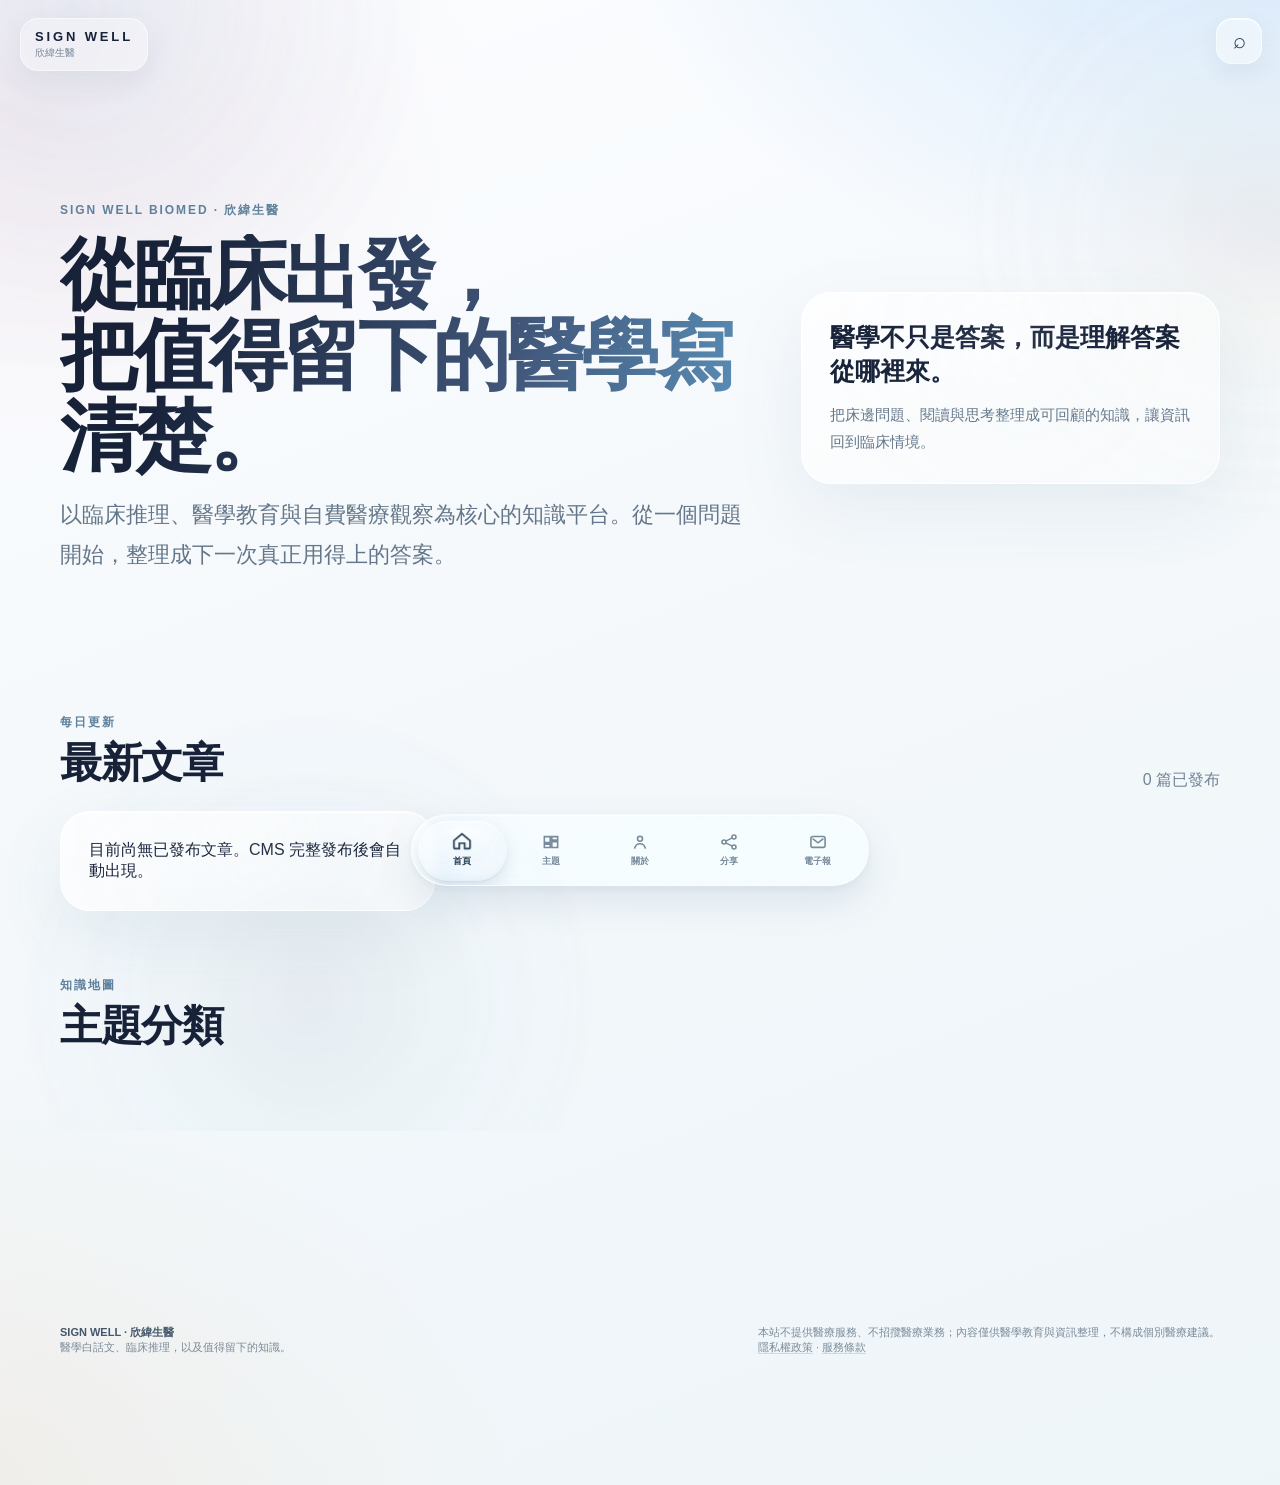
==== commit 39aee1db: "Add files via upload" ====
--- a/index.html
+++ b/index.html
@@ -1,8 +1,15 @@
 <!doctype html><html lang="zh-Hant"><head><meta charset="utf-8"><meta name="viewport" content="width=device-width,initial-scale=1,viewport-fit=cover"><meta name="color-scheme" content="light"><meta name="theme-color" content="#f7fbfd"><meta name="robots" content="index,follow,max-snippet:-1,max-image-preview:large"><meta name="description" content="SIGN WELL · 欣緯生醫 — 醫學白話文、臨床推理與值得留下的知識。"><title>SIGN WELL · 欣緯生醫</title><link rel="manifest" href="manifest.webmanifest"><link rel="stylesheet" href="assets/public-core.css?build=24.36.2-CLEAN-FULL">
+<!-- SW_PUBLIC_EFFECTS_START -->
+<link rel="stylesheet" href="assets/public-effects.css?build=24.36.2-EFFECTS-R1">
+<!-- SW_PUBLIC_EFFECTS_END -->
 <!-- SW_PUBLIC_LIQUID_NAV_START -->
 <link rel="stylesheet" href="assets/components/styles/public-liquid-dock.css?build=24.36.2-CLEAN-FULL">
 <!-- SW_PUBLIC_LIQUID_NAV_END -->
 <!-- SW_ARTICLE_ID_CARD_START -->
 <link rel="stylesheet" href="assets/components/styles/article-id-card.css?build=24.36.2-CLEAN-FULL">
 <!-- SW_ARTICLE_ID_CARD_END -->
-</head><body data-page="home"><div class="brand-top" id="brandHome" role="button" tabindex="0" aria-label="回到首頁"><div class="brand-copy"><strong id="brandEnglish">SIGN WELL</strong><span id="brandChinese">欣緯生醫</span></div></div><div class="top-actions"><button class="iconbtn" id="searchBtn" aria-label="搜尋">⌕</button></div><nav class="pager" id="pager" role="slider" tabindex="0" aria-label="頁面切換滑桿" aria-valuemin="0" aria-valuemax="4"><div class="pager-thumb" id="navThumb"><span class="thumb-spec"></span></div><div class="pager-items"><button class="nav-item active" data-page="home" aria-label="首頁"><svg viewBox="0 0 24 24"><path d="M3 11.5 12 4l9 7.5v8a1 1 0 0 1-1 1h-5v-6H9v6H4a1 1 0 0 1-1-1z"/></svg><span>首頁</span></button><button class="nav-item" data-page="topics" aria-label="主題"><svg viewBox="0 0 24 24"><path d="M4 5.5h7v7H4zM13 5.5h7v4h-7zM13 11.5h7v7h-7zM4 14.5h7v4H4z"/></svg><span>主題</span></button><button class="nav-item" data-page="about" aria-label="關於"><svg viewBox="0 0 24 24"><circle cx="12" cy="8" r="3"/><path d="M5.5 20c.7-4 3-6 6.5-6s5.8 2 6.5 6"/></svg><span>關於</span></button><button class="nav-item" data-page="share" aria-label="分享"><svg viewBox="0 0 24 24"><circle cx="6" cy="12" r="2.4"/><circle cx="18" cy="6" r="2.4"/><circle cx="18" cy="18" r="2.4"/><path d="m8.2 10.9 7.6-3.8M8.2 13.1l7.6 3.8"/></svg><span>分享</span></button><button class="nav-item" data-page="newsletter" aria-label="電子報"><svg viewBox="0 0 24 24"><rect x="3.5" y="5.5" width="17" height="13" rx="2.4"/><path d="m5.5 8 6.5 5 6.5-5"/></svg><span>電子報</span></button></div></nav><main id="app"></main><footer class="footer"><div><strong id="footerBrand">SIGN WELL · 欣緯生醫</strong><div id="footerTagline"></div></div><div><span id="footerDisclaimer"></span><br><a href="privacy.html">隱私權政策</a> · <a href="terms.html">服務條款</a></div></footer><div class="search-overlay" id="searchOverlay" aria-label="站內搜尋"><div class="searchbox"><div class="search-head"><div class="search-title"><strong>搜尋 SIGN WELL</strong><span>文章、主題與關鍵字</span></div><button class="iconbtn" id="searchClose" aria-label="關閉">×</button></div><div class="search-input"><span class="search-glyph">⌕</span><input id="searchInput" autocomplete="off" enterkeyhint="search" aria-label="搜尋關鍵字"></div><div class="search-results" id="searchResults"></div></div></div><div class="toast" id="toast" role="status" aria-live="polite"></div><script src="analytics-config.js"></script><script src="site-content.js"></script><script src="assets/public-core.js?build=24.36.2-CLEAN-FULL" defer></script><script src="assets/bundles/public-liquid-navigation.js?build=24.36.2-CLEAN-FULL" defer></script><script src="assets/bundles/article-id-card.js?build=24.36.2-CLEAN-FULL" defer></script></body></html>+</head><body data-page="home"><div class="brand-top" id="brandHome" role="button" tabindex="0" aria-label="回到首頁"><div class="brand-copy"><strong id="brandEnglish">SIGN WELL</strong><span id="brandChinese">欣緯生醫</span></div></div><div class="top-actions"><button class="iconbtn" id="searchBtn" aria-label="搜尋">⌕</button></div><nav class="pager" id="pager" role="slider" tabindex="0" aria-label="頁面切換滑桿" aria-valuemin="0" aria-valuemax="4"><div class="pager-thumb" id="navThumb"><span class="thumb-spec"></span></div><div class="pager-items"><button class="nav-item active" data-page="home" aria-label="首頁"><svg viewBox="0 0 24 24"><path d="M3 11.5 12 4l9 7.5v8a1 1 0 0 1-1 1h-5v-6H9v6H4a1 1 0 0 1-1-1z"/></svg><span>首頁</span></button><button class="nav-item" data-page="topics" aria-label="主題"><svg viewBox="0 0 24 24"><path d="M4 5.5h7v7H4zM13 5.5h7v4h-7zM13 11.5h7v7h-7zM4 14.5h7v4H4z"/></svg><span>主題</span></button><button class="nav-item" data-page="about" aria-label="關於"><svg viewBox="0 0 24 24"><circle cx="12" cy="8" r="3"/><path d="M5.5 20c.7-4 3-6 6.5-6s5.8 2 6.5 6"/></svg><span>關於</span></button><button class="nav-item" data-page="share" aria-label="分享"><svg viewBox="0 0 24 24"><circle cx="6" cy="12" r="2.4"/><circle cx="18" cy="6" r="2.4"/><circle cx="18" cy="18" r="2.4"/><path d="m8.2 10.9 7.6-3.8M8.2 13.1l7.6 3.8"/></svg><span>分享</span></button><button class="nav-item" data-page="newsletter" aria-label="電子報"><svg viewBox="0 0 24 24"><rect x="3.5" y="5.5" width="17" height="13" rx="2.4"/><path d="m5.5 8 6.5 5 6.5-5"/></svg><span>電子報</span></button></div></nav><main id="app"></main><footer class="footer"><div><strong id="footerBrand">SIGN WELL · 欣緯生醫</strong><div id="footerTagline"></div></div><div><span id="footerDisclaimer"></span><br><a href="privacy.html">隱私權政策</a> · <a href="terms.html">服務條款</a></div></footer><div class="search-overlay" id="searchOverlay" aria-label="站內搜尋"><div class="searchbox"><div class="search-head"><div class="search-title"><strong>搜尋 SIGN WELL</strong><span>文章、主題與關鍵字</span></div><button class="iconbtn" id="searchClose" aria-label="關閉">×</button></div><div class="search-input"><span class="search-glyph">⌕</span><input id="searchInput" autocomplete="off" enterkeyhint="search" aria-label="搜尋關鍵字"></div><div class="search-results" id="searchResults"></div></div></div><div class="toast" id="toast" role="status" aria-live="polite"></div><script src="analytics-config.js"></script><script src="site-content.js"></script><script src="assets/public-core.js?build=24.36.2-CLEAN-FULL" defer></script><script src="assets/bundles/public-liquid-navigation.js?build=24.36.2-CLEAN-FULL" defer></script><script src="assets/bundles/article-id-card.js?build=24.36.2-CLEAN-FULL" defer></script>
+<!-- SW_PUBLIC_EFFECTS_RUNTIME_START -->
+<script src="assets/public-effects.js?build=24.36.2-EFFECTS-R1" defer></script>
+<!-- SW_PUBLIC_EFFECTS_RUNTIME_END -->
+</body></html>
--- a/assets/public-effects.css
+++ b/assets/public-effects.css
@@ -0,0 +1,63 @@
+/* SIGN WELL v24.36.2 · PUBLIC EFFECTS LAYER
+   Stable filename: assets/public-effects.css
+   Light-only / neutral palette / compositor-first motion.
+   No dark mode, no Taiwan theme, no full-screen blur filters. */
+:root{
+  --swfx-ink:#172239;
+  --swfx-indigo:#405578;
+  --swfx-blue:#86b5d8;
+  --swfx-blue-deep:#5e97c0;
+  --swfx-earth:#b79b80;
+  --swfx-cream:#efe7dc;
+  --swfx-ease:cubic-bezier(.18,.82,.2,1);
+}
+
+/* Lightweight moving atmosphere: gradients are already soft; animate transforms only. */
+.swfx-scene{position:fixed;inset:-18vmax;z-index:0;pointer-events:none;overflow:hidden;contain:strict;opacity:.78;transform:translateZ(0)}
+.swfx-orb{position:absolute;border-radius:50%;will-change:transform;backface-visibility:hidden;transform:translate3d(0,0,0);opacity:.62}
+.swfx-orb.a{width:56vmax;height:56vmax;left:-4%;top:-8%;background:radial-gradient(circle at 52% 48%,rgba(134,181,216,.34) 0%,rgba(134,181,216,.16) 36%,rgba(134,181,216,0) 72%);animation:swfxFloatA 22s ease-in-out infinite alternate}
+.swfx-orb.b{width:48vmax;height:48vmax;right:-4%;top:10%;background:radial-gradient(circle at 48% 52%,rgba(183,155,128,.20) 0%,rgba(239,231,220,.16) 38%,rgba(239,231,220,0) 74%);animation:swfxFloatB 26s ease-in-out infinite alternate}
+.swfx-orb.c{width:46vmax;height:46vmax;left:14%;bottom:-12%;background:radial-gradient(circle at 50% 50%,rgba(64,85,120,.14) 0%,rgba(134,181,216,.08) 40%,rgba(64,85,120,0) 74%);animation:swfxFloatC 30s ease-in-out infinite alternate}
+@keyframes swfxFloatA{0%{transform:translate3d(-3vw,-1vh,0) scale(.96)}55%{transform:translate3d(7vw,5vh,0) scale(1.07)}100%{transform:translate3d(2vw,10vh,0) scale(1.02)}}
+@keyframes swfxFloatB{0%{transform:translate3d(2vw,-2vh,0) scale(1.04)}50%{transform:translate3d(-7vw,7vh,0) scale(.96)}100%{transform:translate3d(-2vw,12vh,0) scale(1.06)}}
+@keyframes swfxFloatC{0%{transform:translate3d(-4vw,4vh,0) scale(.98)}50%{transform:translate3d(5vw,-5vh,0) scale(1.06)}100%{transform:translate3d(10vw,2vh,0) scale(1.01)}}
+#app,.footer{position:relative;z-index:1}
+
+/* Headline optical sweep. Small text-only repaint, disabled on coarse/reduced-motion devices. */
+.hero h1,.page-hero h1{background:linear-gradient(104deg,var(--swfx-ink) 8%,var(--swfx-indigo) 30%,var(--swfx-blue-deep) 48%,var(--swfx-earth) 64%,var(--swfx-ink) 88%);background-size:220% 100%;-webkit-background-clip:text;background-clip:text;color:transparent;animation:swfxHeadline 8.5s ease-in-out infinite alternate}
+@keyframes swfxHeadline{from{background-position:0% 50%}to{background-position:100% 50%}}
+
+/* Card material + velocity-aware sheen. JS updates only CSS variables and transform. */
+.swfx-card{position:relative;isolation:isolate;overflow:clip;transform-style:preserve-3d;backface-visibility:hidden;--swfx-x:50%;--swfx-y:24%;--swfx-v:0}
+.swfx-card::after{content:"";position:absolute;inset:-1px;z-index:5;pointer-events:none;border-radius:inherit;background:radial-gradient(260px circle at var(--swfx-x) var(--swfx-y),rgba(255,255,255,calc(.24 + var(--swfx-v)*.22)) 0%,rgba(134,181,216,calc(.08 + var(--swfx-v)*.09)) 34%,rgba(183,155,128,calc(.035 + var(--swfx-v)*.045)) 52%,transparent 72%);opacity:calc(.38 + var(--swfx-v)*.42);transition:opacity .22s ease;mix-blend-mode:screen}
+.swfx-card.swfx-active{box-shadow:0 30px 86px rgba(64,85,120,.14),inset 0 1px 0 rgba(255,255,255,.96)!important}
+.swfx-card .cover img,.swfx-card .avatar{transition:transform .48s var(--swfx-ease)}
+.swfx-card.swfx-active .cover img{transform:scale(1.022)}
+
+/* Brand glass gets a restrained moving specular streak. */
+.brand-top{overflow:hidden;isolation:isolate}
+.brand-top::after{content:"";position:absolute;inset:-40% -60%;pointer-events:none;background:linear-gradient(110deg,transparent 38%,rgba(255,255,255,.54) 48%,rgba(134,181,216,.14) 53%,transparent 63%);transform:translate3d(-38%,0,0) rotate(6deg);animation:swfxBrandSweep 7.5s ease-in-out infinite}
+@keyframes swfxBrandSweep{0%,58%{transform:translate3d(-48%,0,0) rotate(6deg);opacity:0}66%{opacity:.72}84%,100%{transform:translate3d(48%,0,0) rotate(6deg);opacity:0}}
+
+/* Route/re-render entrance. */
+.swfx-reveal{will-change:transform,opacity}
+
+/* Liquid dock optical response. Core routing still owns thumb position. */
+.pager{--swfx-dock-x:50%;--swfx-dock-speed:0}
+.pager::before{background:radial-gradient(220px circle at var(--swfx-dock-x) 16%,rgba(255,255,255,.46),rgba(134,181,216,.10) 38%,transparent 72%)!important;transition:opacity .18s ease!important}
+.pager-thumb::after{content:"";position:absolute;inset:0;border-radius:inherit;pointer-events:none;background:radial-gradient(90px circle at var(--swfx-dock-x) 18%,rgba(255,255,255,calc(.32 + var(--swfx-dock-speed)*.22)),rgba(134,181,216,calc(.08 + var(--swfx-dock-speed)*.08)) 42%,transparent 72%);opacity:calc(.54 + var(--swfx-dock-speed)*.34);mix-blend-mode:screen}
+html.sw-dock-interacting .pager{background:linear-gradient(152deg,rgba(255,255,255,.18),rgba(134,181,216,.075) 42%,rgba(239,231,220,.085) 72%,rgba(255,255,255,.12))!important}
+html.sw-dock-interacting .pager-thumb{box-shadow:inset 0 1px 0 rgba(255,255,255,.88),0 9px 22px rgba(64,85,120,.16),0 2px 5px rgba(94,151,192,.10)!important}
+
+/* Desktop-only fine pointer depth. Mobile keeps the same visuals without continuous motion. */
+@media(hover:none),(pointer:coarse){
+  .swfx-orb{animation:none!important;will-change:auto!important}
+  .swfx-scene{opacity:.62}
+  .hero h1,.page-hero h1{animation:none;background-position:44% 50%}
+  .brand-top::after{animation:none;display:none}
+  .swfx-card::after{opacity:.32}
+}
+@media(prefers-reduced-motion:reduce){
+  .swfx-orb,.hero h1,.page-hero h1,.brand-top::after{animation:none!important}
+  .swfx-card,.swfx-card .cover img,.swfx-card .avatar{transition:none!important}
+}
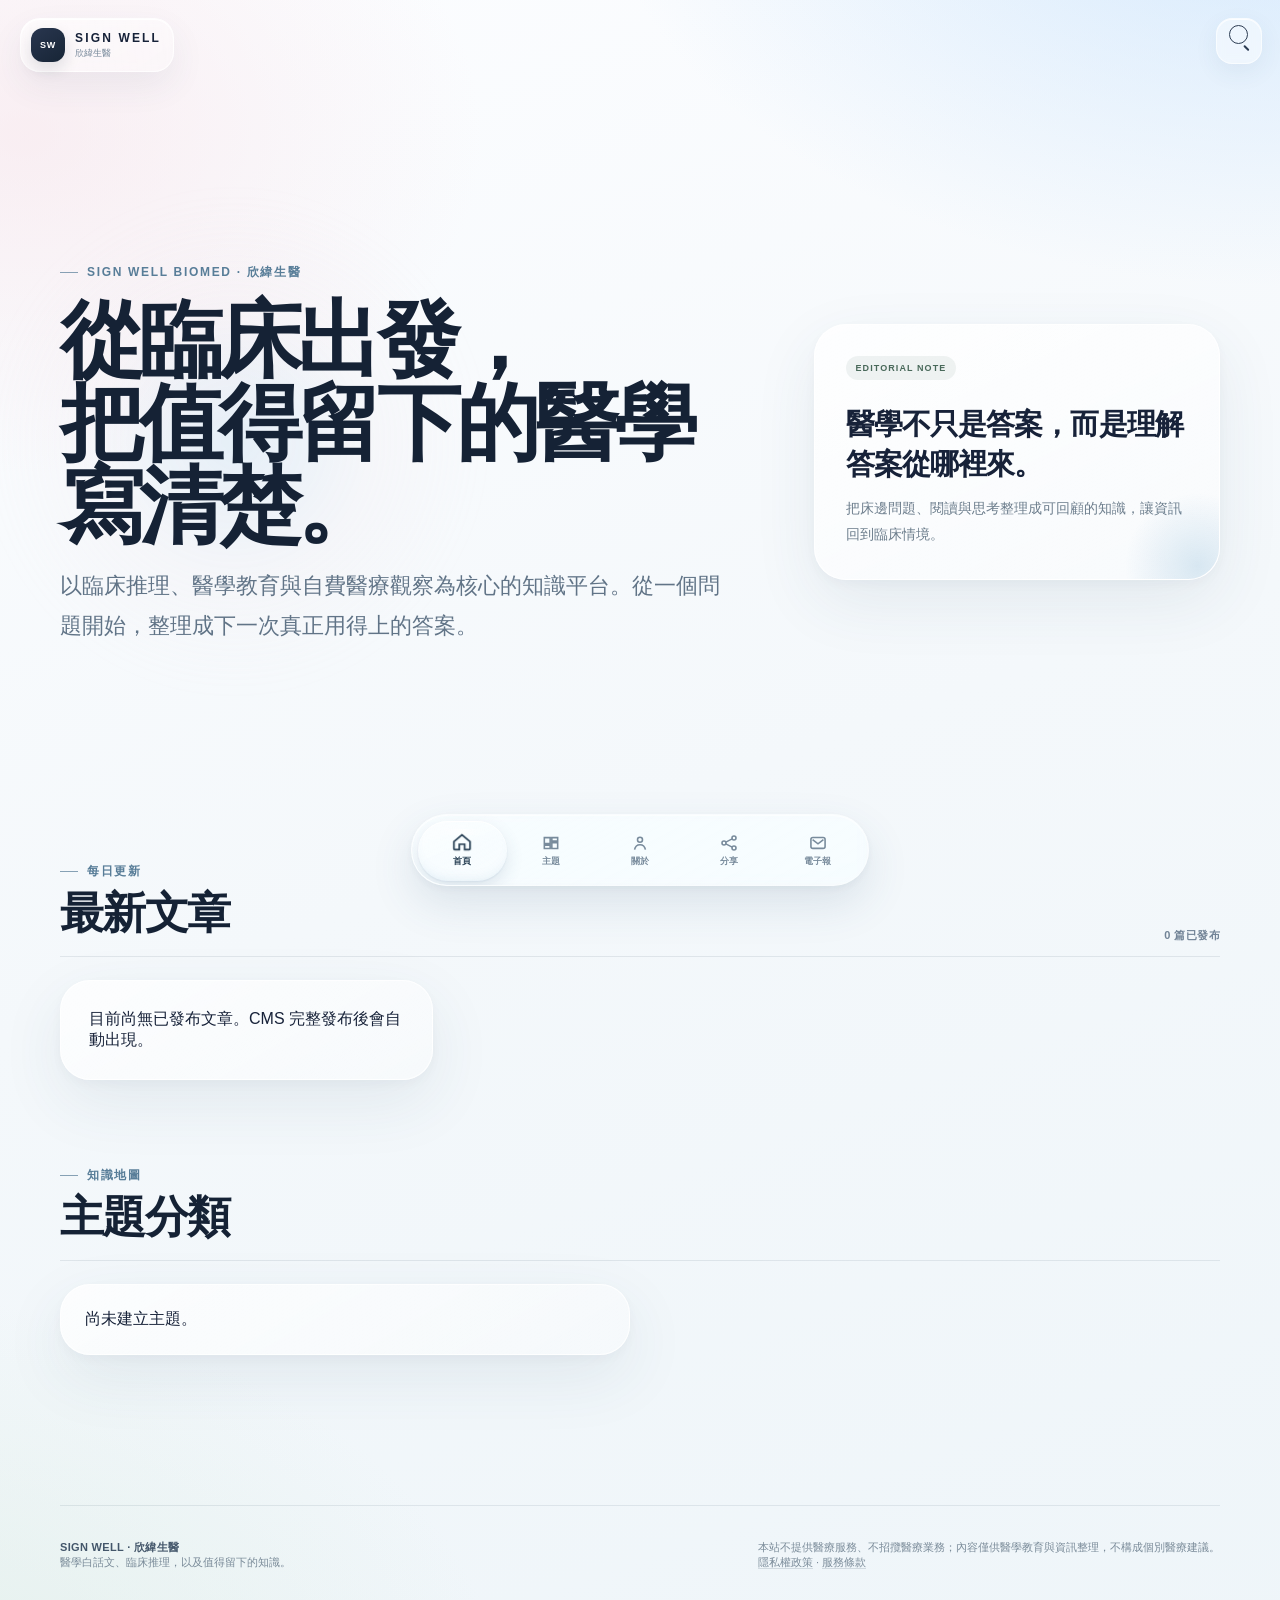
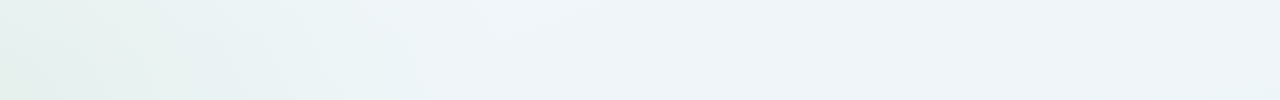
==== commit abbbf28d: "Add files via upload" ====
--- a/index.html
+++ b/index.html
@@ -1,15 +1,9 @@
-<!doctype html><html lang="zh-Hant"><head><meta charset="utf-8"><meta name="viewport" content="width=device-width,initial-scale=1,viewport-fit=cover"><meta name="color-scheme" content="light"><meta name="theme-color" content="#f7fbfd"><meta name="robots" content="index,follow,max-snippet:-1,max-image-preview:large"><meta name="description" content="SIGN WELL · 欣緯生醫 — 醫學白話文、臨床推理與值得留下的知識。"><title>SIGN WELL · 欣緯生醫</title><link rel="manifest" href="manifest.webmanifest"><link rel="stylesheet" href="assets/public-core.css?build=24.36.2-CLEAN-FULL">
-<!-- SW_PUBLIC_EFFECTS_START -->
-<link rel="stylesheet" href="assets/public-effects.css?build=24.36.2-EFFECTS-R1">
-<!-- SW_PUBLIC_EFFECTS_END -->
+<!doctype html><html lang="zh-Hant"><head><meta charset="utf-8"><meta name="viewport" content="width=device-width,initial-scale=1,viewport-fit=cover"><meta name="signwell-release" content="24.36.3"><meta name="color-scheme" content="light"><meta name="theme-color" content="#f7fbfd"><meta name="robots" content="index,follow,max-snippet:-1,max-image-preview:large"><meta name="description" content="SIGN WELL · 欣緯生醫 — 醫學白話文、臨床推理與值得留下的知識。"><title>SIGN WELL · 欣緯生醫</title><link rel="manifest" href="manifest.webmanifest"><link rel="stylesheet" href="assets/public-core.css?build=canonical-r1">
 <!-- SW_PUBLIC_LIQUID_NAV_START -->
-<link rel="stylesheet" href="assets/components/styles/public-liquid-dock.css?build=24.36.2-CLEAN-FULL">
+<link rel="stylesheet" href="assets/components/styles/public-liquid-dock.css?build=canonical-r1">
 <!-- SW_PUBLIC_LIQUID_NAV_END -->
 <!-- SW_ARTICLE_ID_CARD_START -->
-<link rel="stylesheet" href="assets/components/styles/article-id-card.css?build=24.36.2-CLEAN-FULL">
+<link rel="stylesheet" href="assets/components/styles/article-id-card.css?build=canonical-r1">
 <!-- SW_ARTICLE_ID_CARD_END -->
-</head><body data-page="home"><div class="brand-top" id="brandHome" role="button" tabindex="0" aria-label="回到首頁"><div class="brand-copy"><strong id="brandEnglish">SIGN WELL</strong><span id="brandChinese">欣緯生醫</span></div></div><div class="top-actions"><button class="iconbtn" id="searchBtn" aria-label="搜尋">⌕</button></div><nav class="pager" id="pager" role="slider" tabindex="0" aria-label="頁面切換滑桿" aria-valuemin="0" aria-valuemax="4"><div class="pager-thumb" id="navThumb"><span class="thumb-spec"></span></div><div class="pager-items"><button class="nav-item active" data-page="home" aria-label="首頁"><svg viewBox="0 0 24 24"><path d="M3 11.5 12 4l9 7.5v8a1 1 0 0 1-1 1h-5v-6H9v6H4a1 1 0 0 1-1-1z"/></svg><span>首頁</span></button><button class="nav-item" data-page="topics" aria-label="主題"><svg viewBox="0 0 24 24"><path d="M4 5.5h7v7H4zM13 5.5h7v4h-7zM13 11.5h7v7h-7zM4 14.5h7v4H4z"/></svg><span>主題</span></button><button class="nav-item" data-page="about" aria-label="關於"><svg viewBox="0 0 24 24"><circle cx="12" cy="8" r="3"/><path d="M5.5 20c.7-4 3-6 6.5-6s5.8 2 6.5 6"/></svg><span>關於</span></button><button class="nav-item" data-page="share" aria-label="分享"><svg viewBox="0 0 24 24"><circle cx="6" cy="12" r="2.4"/><circle cx="18" cy="6" r="2.4"/><circle cx="18" cy="18" r="2.4"/><path d="m8.2 10.9 7.6-3.8M8.2 13.1l7.6 3.8"/></svg><span>分享</span></button><button class="nav-item" data-page="newsletter" aria-label="電子報"><svg viewBox="0 0 24 24"><rect x="3.5" y="5.5" width="17" height="13" rx="2.4"/><path d="m5.5 8 6.5 5 6.5-5"/></svg><span>電子報</span></button></div></nav><main id="app"></main><footer class="footer"><div><strong id="footerBrand">SIGN WELL · 欣緯生醫</strong><div id="footerTagline"></div></div><div><span id="footerDisclaimer"></span><br><a href="privacy.html">隱私權政策</a> · <a href="terms.html">服務條款</a></div></footer><div class="search-overlay" id="searchOverlay" aria-label="站內搜尋"><div class="searchbox"><div class="search-head"><div class="search-title"><strong>搜尋 SIGN WELL</strong><span>文章、主題與關鍵字</span></div><button class="iconbtn" id="searchClose" aria-label="關閉">×</button></div><div class="search-input"><span class="search-glyph">⌕</span><input id="searchInput" autocomplete="off" enterkeyhint="search" aria-label="搜尋關鍵字"></div><div class="search-results" id="searchResults"></div></div></div><div class="toast" id="toast" role="status" aria-live="polite"></div><script src="analytics-config.js"></script><script src="site-content.js"></script><script src="assets/public-core.js?build=24.36.2-CLEAN-FULL" defer></script><script src="assets/bundles/public-liquid-navigation.js?build=24.36.2-CLEAN-FULL" defer></script><script src="assets/bundles/article-id-card.js?build=24.36.2-CLEAN-FULL" defer></script>
-<!-- SW_PUBLIC_EFFECTS_RUNTIME_START -->
-<script src="assets/public-effects.js?build=24.36.2-EFFECTS-R1" defer></script>
-<!-- SW_PUBLIC_EFFECTS_RUNTIME_END -->
-</body></html>+<link rel="stylesheet" href="assets/uiux-system.css?build=canonical-uiux">
+</head><body data-page="home"><div class="brand-top" id="brandHome" role="button" tabindex="0" aria-label="回到首頁"><div class="brand-copy"><strong id="brandEnglish">SIGN WELL</strong><span id="brandChinese">欣緯生醫</span></div></div><div class="top-actions"><button class="iconbtn" id="searchBtn" aria-label="搜尋">⌕</button></div><nav class="pager" id="pager" role="slider" tabindex="0" aria-label="頁面切換滑桿" aria-valuemin="0" aria-valuemax="4"><div class="pager-thumb" id="navThumb"><span class="thumb-spec"></span></div><div class="pager-items"><button class="nav-item active" data-page="home" aria-label="首頁"><svg viewBox="0 0 24 24"><path d="M3 11.5 12 4l9 7.5v8a1 1 0 0 1-1 1h-5v-6H9v6H4a1 1 0 0 1-1-1z"/></svg><span>首頁</span></button><button class="nav-item" data-page="topics" aria-label="主題"><svg viewBox="0 0 24 24"><path d="M4 5.5h7v7H4zM13 5.5h7v4h-7zM13 11.5h7v7h-7zM4 14.5h7v4H4z"/></svg><span>主題</span></button><button class="nav-item" data-page="about" aria-label="關於"><svg viewBox="0 0 24 24"><circle cx="12" cy="8" r="3"/><path d="M5.5 20c.7-4 3-6 6.5-6s5.8 2 6.5 6"/></svg><span>關於</span></button><button class="nav-item" data-page="share" aria-label="分享"><svg viewBox="0 0 24 24"><circle cx="6" cy="12" r="2.4"/><circle cx="18" cy="6" r="2.4"/><circle cx="18" cy="18" r="2.4"/><path d="m8.2 10.9 7.6-3.8M8.2 13.1l7.6 3.8"/></svg><span>分享</span></button><button class="nav-item" data-page="newsletter" aria-label="電子報"><svg viewBox="0 0 24 24"><rect x="3.5" y="5.5" width="17" height="13" rx="2.4"/><path d="m5.5 8 6.5 5 6.5-5"/></svg><span>電子報</span></button></div></nav><main id="app"></main><footer class="footer"><div><strong id="footerBrand">SIGN WELL · 欣緯生醫</strong><div id="footerTagline"></div></div><div><span id="footerDisclaimer"></span><br><a href="privacy.html">隱私權政策</a> · <a href="terms.html">服務條款</a></div></footer><div class="search-overlay" id="searchOverlay" aria-label="站內搜尋"><div class="searchbox"><div class="search-head"><div class="search-title"><strong>搜尋 SIGN WELL</strong><span>文章、主題與關鍵字</span></div><button class="iconbtn" id="searchClose" aria-label="關閉">×</button></div><div class="search-input"><span class="search-glyph">⌕</span><input id="searchInput" autocomplete="off" enterkeyhint="search" aria-label="搜尋關鍵字"></div><div class="search-results" id="searchResults"></div></div></div><div class="toast" id="toast" role="status" aria-live="polite"></div><script src="analytics-config.js"></script><script src="site-content.js"></script><script src="assets/public-core.js?build=canonical-r1" defer></script><script src="assets/bundles/public-liquid-navigation.js?build=canonical-r1" defer></script><script src="assets/bundles/article-id-card.js?build=canonical-r1" defer></script><script src="assets/uiux-system.js?build=canonical-uiux" defer></script></body></html>
--- a/assets/public-core.css
+++ b/assets/public-core.css
@@ -1,14 +1,14 @@
-/* SIGN WELL v24.36.2 · PUBLIC CLEAN FULL BUILD
+/* SIGN WELL v24.36.3 · PUBLIC CLEAN FULL BUILD
    Light-only. No legacy dark/theme/ambient/grain/cursor/loader layers. */
 :root{
   --ink:#172239;--ink-2:#2b3b52;--muted:#728497;--line:rgba(61,91,119,.14);
-  --paper:#fbfdff;--paper-2:#f3f7fb;--blue:#86b5d8;--indigo:#405578;--earth:#b79b80;--cream:#efe7dc;
+  --paper:#fbfdff;--paper-2:#f2f7fb;--blue:#78acd2;--green:#526f5f;--earth:#b99a77;
   --glass:rgba(255,255,255,.48);--glass-strong:rgba(255,255,255,.72);
   --radius:28px;--ease:cubic-bezier(.18,.82,.2,1);color-scheme:light;
 }
 *{box-sizing:border-box}html{background:#f5f9fc;scroll-behavior:smooth}body{margin:0;min-height:100dvh;color:var(--ink);font-family:-apple-system,BlinkMacSystemFont,"Segoe UI","PingFang TC","Noto Sans TC","Microsoft JhengHei",sans-serif;background:
   radial-gradient(70rem 46rem at 100% -10%,rgba(187,220,252,.66),transparent 62%),
-  radial-gradient(62rem 44rem at -8% 102%,rgba(239,230,218,.60),transparent 62%),
+  radial-gradient(62rem 44rem at -8% 102%,rgba(219,236,226,.62),transparent 62%),
   radial-gradient(46rem 34rem at 2% 8%,rgba(247,226,232,.55),transparent 62%),
   linear-gradient(160deg,#fcfdff 0%,#f4f8fb 48%,#eef5f9 100%);background-attachment:scroll;overflow-x:hidden}
 button,input,textarea{font:inherit}button,a{ -webkit-tap-highlight-color:transparent}a{color:inherit}.hidden{display:none!important}
@@ -16,11 +16,11 @@
 .brand-copy strong{display:block;font-size:13px;letter-spacing:.22em}.brand-copy span{display:block;margin-top:2px;font-size:10px;color:var(--muted)}
 .top-actions{position:fixed;z-index:61;right:max(18px,env(safe-area-inset-right));top:max(18px,env(safe-area-inset-top));display:flex;gap:8px}.iconbtn,.softbtn{border:1px solid rgba(255,255,255,.58);background:rgba(255,255,255,.42);color:var(--ink-2);box-shadow:0 8px 24px rgba(56,91,119,.07),inset 0 1px 0 rgba(255,255,255,.82);backdrop-filter:blur(4px);-webkit-backdrop-filter:blur(4px);cursor:pointer}.iconbtn{width:46px;height:46px;border-radius:16px;font-size:22px}.softbtn{min-height:44px;border-radius:16px;padding:0 16px;font-weight:700}.iconbtn:active,.softbtn:active{transform:scale(.985)}
 #app{width:min(1160px,calc(100% - 40px));margin:0 auto;padding:128px 0 150px;min-height:100dvh}
-.hero{display:grid;grid-template-columns:minmax(0,1.25fr) minmax(280px,.75fr);gap:42px;align-items:center;min-height:520px}.eyebrow,.kicker{font-size:12px;font-weight:800;letter-spacing:.16em;text-transform:uppercase;color:#5f819c}.hero h1,.page-hero h1{font-size:clamp(42px,7vw,78px);line-height:1.04;letter-spacing:-.045em;margin:15px 0 18px}.hero p,.page-hero p{max-width:720px;color:#64778a;font-size:clamp(17px,2.1vw,22px);line-height:1.8;margin:0}.hero-card,.panel,.article-card,.topic-card,.person-card,.share-card,.newsletter-card{background:linear-gradient(150deg,rgba(255,255,255,.74),rgba(255,255,255,.34));border:1px solid rgba(255,255,255,.72);box-shadow:0 24px 70px rgba(72,107,134,.09),inset 0 1px 0 rgba(255,255,255,.9);border-radius:30px}.hero-card{padding:28px}.hero-card strong{font-size:25px;line-height:1.35}.hero-card p{font-size:15px;margin-top:12px}.section{margin-top:66px}.section-head{display:flex;align-items:end;justify-content:space-between;gap:18px;margin-bottom:20px}.section-head h2{margin:4px 0 0;font-size:clamp(27px,4vw,42px);letter-spacing:-.035em}.section-head p{color:var(--muted);margin:0}.cards{display:grid;grid-template-columns:repeat(3,minmax(0,1fr));gap:18px}.article-card,.topic-card,.person-card{padding:20px;cursor:pointer;transition:transform .22s var(--ease),box-shadow .22s var(--ease);content-visibility:auto;contain-intrinsic-size:260px}.article-card:hover,.topic-card:hover,.person-card:hover{transform:translateY(-3px);box-shadow:0 28px 74px rgba(72,107,134,.13),inset 0 1px 0 rgba(255,255,255,.95)}.article-card .cover{height:168px;border-radius:20px;overflow:hidden;background:linear-gradient(135deg,#dbeafb,#f3eee8);margin-bottom:16px}.article-card .cover img{width:100%;height:100%;object-fit:cover}.card-meta{font-size:11px;color:#7890a2}.article-card h3,.topic-card h3,.person-card h3{font-size:20px;line-height:1.35;margin:8px 0}.article-card p,.topic-card p,.person-card p{font-size:13px;line-height:1.75;color:#718496;margin:0}.tagrow{display:flex;flex-wrap:wrap;gap:6px;margin-top:13px}.tag{padding:6px 9px;border-radius:999px;background:rgba(108,153,188,.08);color:#607f98;font-size:10px;font-weight:700}
-.page-hero{padding:80px 0 30px}.page-hero h1{font-size:clamp(38px,6vw,66px)}.topic-grid{display:grid;grid-template-columns:repeat(2,minmax(0,1fr));gap:18px}.topic-card{min-height:160px}.people-grid{display:grid;grid-template-columns:repeat(2,minmax(0,1fr));gap:18px}.person-card{display:grid;grid-template-columns:74px 1fr;gap:16px;align-items:start}.avatar{width:74px;height:74px;border-radius:22px;object-fit:cover;background:#e7eef3;display:grid;place-items:center;font-weight:800;color:#5c7184}.person-role{font-size:12px;color:#6f8192}.person-tags{display:flex;gap:5px;flex-wrap:wrap;margin-top:10px}.person-tags span{font-size:10px;padding:5px 8px;border-radius:999px;background:rgba(64,85,120,.08);color:#405578}
-.article-view{max-width:860px;margin:0 auto}.article-head{padding:46px 0 24px}.article-head h1{font-size:clamp(34px,6vw,62px);line-height:1.08;letter-spacing:-.04em;margin:12px 0 14px}.article-meta{display:flex;flex-wrap:wrap;gap:9px;color:#75889a;font-size:12px}.article-actions{display:flex;gap:8px;flex-wrap:wrap;margin-top:18px}.article-cover{width:100%;max-height:520px;object-fit:cover;border-radius:28px;margin:18px 0 24px}.summary10s{padding:20px 22px;margin:18px 0 28px;border-radius:22px;background:rgba(255,255,255,.58);border:1px solid rgba(255,255,255,.74);box-shadow:inset 0 1px 0 rgba(255,255,255,.88)}.summary10s b{display:block;font-size:11px;letter-spacing:.13em;color:#5f819c}.summary10s p{margin:8px 0 0;line-height:1.75}.article-body{font-family:"Noto Serif TC","Songti TC",serif;font-size:18px;line-height:1.95;color:#29384a}.article-body h2,.article-body h3{font-family:-apple-system,BlinkMacSystemFont,"Segoe UI","PingFang TC",sans-serif;color:#172239;margin-top:2.2em;line-height:1.35}.article-body img{max-width:100%;height:auto;border-radius:18px}.article-body blockquote{margin:1.5em 0;padding:12px 18px;border-left:4px solid #7897b8;background:rgba(64,85,120,.055);border-radius:0 14px 14px 0}.article-body a{color:#47799e;text-decoration:underline;text-decoration-color:rgba(71,121,158,.28);text-underline-offset:3px}.article-body table{width:100%;border-collapse:collapse;display:block;overflow:auto}.article-body td,.article-body th{border:1px solid var(--line);padding:9px}.article-foot{margin-top:50px;padding-top:22px;border-top:1px solid var(--line);color:#748697;font-size:12px;line-height:1.8}
+.hero{display:grid;grid-template-columns:minmax(0,1.25fr) minmax(280px,.75fr);gap:42px;align-items:center;min-height:520px}.eyebrow,.kicker{font-size:12px;font-weight:800;letter-spacing:.16em;text-transform:uppercase;color:#5f819c}.hero h1,.page-hero h1{font-size:clamp(42px,7vw,78px);line-height:1.04;letter-spacing:-.045em;margin:15px 0 18px}.hero p,.page-hero p{max-width:720px;color:#64778a;font-size:clamp(17px,2.1vw,22px);line-height:1.8;margin:0}.hero-card,.panel,.article-card,.topic-card,.person-card,.share-card,.newsletter-card{background:linear-gradient(150deg,rgba(255,255,255,.74),rgba(255,255,255,.34));border:1px solid rgba(255,255,255,.72);box-shadow:0 24px 70px rgba(72,107,134,.09),inset 0 1px 0 rgba(255,255,255,.9);border-radius:30px}.hero-card{padding:28px}.hero-card strong{font-size:25px;line-height:1.35}.hero-card p{font-size:15px;margin-top:12px}.section{margin-top:66px}.section-head{display:flex;align-items:end;justify-content:space-between;gap:18px;margin-bottom:20px}.section-head h2{margin:4px 0 0;font-size:clamp(27px,4vw,42px);letter-spacing:-.035em}.section-head p{color:var(--muted);margin:0}.cards{display:grid;grid-template-columns:repeat(3,minmax(0,1fr));gap:18px}.article-card,.topic-card,.person-card{padding:20px;cursor:pointer;transition:transform .22s var(--ease),box-shadow .22s var(--ease);content-visibility:auto;contain-intrinsic-size:260px}.article-card:hover,.topic-card:hover,.person-card:hover{transform:translateY(-3px);box-shadow:0 28px 74px rgba(72,107,134,.13),inset 0 1px 0 rgba(255,255,255,.95)}.article-card .cover{height:168px;border-radius:20px;overflow:hidden;background:linear-gradient(135deg,#dbeafb,#edf5ee);margin-bottom:16px}.article-card .cover img{width:100%;height:100%;object-fit:cover}.card-meta{font-size:11px;color:#7890a2}.article-card h3,.topic-card h3,.person-card h3{font-size:20px;line-height:1.35;margin:8px 0}.article-card p,.topic-card p,.person-card p{font-size:13px;line-height:1.75;color:#718496;margin:0}.tagrow{display:flex;flex-wrap:wrap;gap:6px;margin-top:13px}.tag{padding:6px 9px;border-radius:999px;background:rgba(108,153,188,.08);color:#607f98;font-size:10px;font-weight:700}
+.page-hero{padding:80px 0 30px}.page-hero h1{font-size:clamp(38px,6vw,66px)}.topic-grid{display:grid;grid-template-columns:repeat(2,minmax(0,1fr));gap:18px}.topic-card{min-height:160px}.people-grid{display:grid;grid-template-columns:repeat(2,minmax(0,1fr));gap:18px}.person-card{display:grid;grid-template-columns:74px 1fr;gap:16px;align-items:start}.avatar{width:74px;height:74px;border-radius:22px;object-fit:cover;background:#e7eef3;display:grid;place-items:center;font-weight:800;color:#5c7184}.person-role{font-size:12px;color:#6f8192}.person-tags{display:flex;gap:5px;flex-wrap:wrap;margin-top:10px}.person-tags span{font-size:10px;padding:5px 8px;border-radius:999px;background:rgba(82,111,95,.09);color:#526f5f}
+.article-view{max-width:860px;margin:0 auto}.article-head{padding:46px 0 24px}.article-head h1{font-size:clamp(34px,6vw,62px);line-height:1.08;letter-spacing:-.04em;margin:12px 0 14px}.article-meta{display:flex;flex-wrap:wrap;gap:9px;color:#75889a;font-size:12px}.article-actions{display:flex;gap:8px;flex-wrap:wrap;margin-top:18px}.article-cover{width:100%;max-height:520px;object-fit:cover;border-radius:28px;margin:18px 0 24px}.summary10s{padding:20px 22px;margin:18px 0 28px;border-radius:22px;background:rgba(255,255,255,.58);border:1px solid rgba(255,255,255,.74);box-shadow:inset 0 1px 0 rgba(255,255,255,.88)}.summary10s b{display:block;font-size:11px;letter-spacing:.13em;color:#5f819c}.summary10s p{margin:8px 0 0;line-height:1.75}.article-body{font-family:"Noto Serif TC","Songti TC",serif;font-size:18px;line-height:1.95;color:#29384a}.article-body h2,.article-body h3{font-family:-apple-system,BlinkMacSystemFont,"Segoe UI","PingFang TC",sans-serif;color:#172239;margin-top:2.2em;line-height:1.35}.article-body img{max-width:100%;height:auto;border-radius:18px}.article-body blockquote{margin:1.5em 0;padding:12px 18px;border-left:4px solid #789d87;background:rgba(82,111,95,.06);border-radius:0 14px 14px 0}.article-body a{color:#47799e;text-decoration:underline;text-decoration-color:rgba(71,121,158,.28);text-underline-offset:3px}.article-body table{width:100%;border-collapse:collapse;display:block;overflow:auto}.article-body td,.article-body th{border:1px solid var(--line);padding:9px}.article-foot{margin-top:50px;padding-top:22px;border-top:1px solid var(--line);color:#748697;font-size:12px;line-height:1.8}
 .search-overlay{position:fixed;inset:0;z-index:100;display:none;align-items:flex-start;justify-content:center;padding:8vh 16px;background:rgba(236,244,249,.72);backdrop-filter:blur(10px);-webkit-backdrop-filter:blur(10px)}.search-overlay.show{display:flex}.searchbox{width:min(760px,100%);max-height:82dvh;border-radius:32px;background:rgba(255,255,255,.82);border:1px solid rgba(255,255,255,.92);box-shadow:0 30px 90px rgba(48,79,105,.18);overflow:hidden}.search-head{display:flex;justify-content:space-between;align-items:center;padding:22px 22px 12px}.search-title strong{display:block;font-size:16px}.search-title span{font-size:11px;color:#8796a4}.search-input{margin:0 18px 12px;min-height:60px;border-radius:22px;display:flex;align-items:center;gap:10px;padding:0 8px 0 16px;background:rgba(247,251,254,.92);border:1px solid rgba(88,123,149,.13);box-shadow:inset 0 1px 0 #fff}.search-input:focus-within{border-color:rgba(88,123,149,.13);box-shadow:inset 0 1px 0 #fff}.search-input input{flex:1;min-width:0;height:58px;border:0;outline:0;background:transparent;color:var(--ink);font-size:17px}.search-input input:focus,.search-input input:focus-visible{outline:none!important;box-shadow:none!important}.search-input input::placeholder{color:#9ba8b3}.search-glyph{font-size:20px;color:#7897ae}.search-results{padding:0 12px 16px;max-height:55dvh;overflow:auto}.search-result{display:grid;grid-template-columns:52px minmax(0,1fr) 20px;gap:12px;align-items:center;padding:10px;border-radius:18px;cursor:pointer}.search-result:hover,.search-result.active{background:#f2f7fa}.search-thumb{width:52px;height:52px;border-radius:14px;object-fit:cover;background:#e8f0f5}.search-copy strong{display:block;font-size:13px}.search-copy span{display:block;margin-top:3px;color:#82919e;font-size:10px;white-space:nowrap;overflow:hidden;text-overflow:ellipsis}.search-empty{padding:28px;text-align:center;color:#8393a0}
-.newsletter-card{max-width:760px;margin:30px auto;padding:34px}.newsletter-card h1{font-size:clamp(34px,6vw,58px);letter-spacing:-.04em;margin:10px 0}.newsletter-lead{font-size:17px;line-height:1.8;color:#65788a}.newsletter-form{display:grid;grid-template-columns:1fr auto;gap:10px;padding:8px;border-radius:22px;background:rgba(255,255,255,.58);border:1px solid rgba(75,112,141,.12);margin-top:24px}.newsletter-form input{border:0;background:transparent;outline:0;padding:13px 15px;color:var(--ink);font-size:15px}.newsletter-submit{border:0;border-radius:17px;background:linear-gradient(145deg,#7db2d8,#5e97c0);color:#fff;padding:0 22px;font-weight:800;cursor:pointer}.newsletter-consent{display:flex;align-items:flex-start;gap:9px;margin-top:13px;color:#6e8191;font-size:12px;line-height:1.6}.newsletter-status{margin-top:14px;min-height:24px;color:#718596;font-size:13px}.newsletter-status.error{color:#a4515d}.newsletter-status.success{color:#587b9d}
+.newsletter-card{max-width:760px;margin:30px auto;padding:34px}.newsletter-card h1{font-size:clamp(34px,6vw,58px);letter-spacing:-.04em;margin:10px 0}.newsletter-lead{font-size:17px;line-height:1.8;color:#65788a}.newsletter-form{display:grid;grid-template-columns:1fr auto;gap:10px;padding:8px;border-radius:22px;background:rgba(255,255,255,.58);border:1px solid rgba(75,112,141,.12);margin-top:24px}.newsletter-form input{border:0;background:transparent;outline:0;padding:13px 15px;color:var(--ink);font-size:15px}.newsletter-submit{border:0;border-radius:17px;background:linear-gradient(145deg,#7db2d8,#5e97c0);color:#fff;padding:0 22px;font-weight:800;cursor:pointer}.newsletter-consent{display:flex;align-items:flex-start;gap:9px;margin-top:13px;color:#6e8191;font-size:12px;line-height:1.6}.newsletter-status{margin-top:14px;min-height:24px;color:#718596;font-size:13px}.newsletter-status.error{color:#a4515d}.newsletter-status.success{color:#476d5a}
 .otp-overlay{position:fixed;inset:0;z-index:130;display:none;align-items:center;justify-content:center;padding:20px;background:rgba(239,245,249,.82);backdrop-filter:blur(10px)}.otp-overlay.show{display:flex}.otp-card{width:min(620px,100%);border-radius:32px;padding:32px;background:rgba(255,255,255,.92);box-shadow:0 32px 100px rgba(56,88,112,.18);border:1px solid #fff}.otp-head{display:flex;justify-content:space-between;gap:14px}.otp-head h2{font-size:38px;letter-spacing:-.04em;margin:6px 0}.otp-copy{color:#718292;line-height:1.8}.otp-digits{display:grid;grid-template-columns:repeat(6,1fr);gap:8px;margin:22px 0}.otp-digits input{min-width:0;height:72px;border:1px solid rgba(74,111,139,.12);border-radius:18px;background:#f8fbfd;text-align:center;font-size:30px;font-weight:800;color:var(--ink);outline:0}.otp-digits input:focus{border-color:rgba(83,124,154,.28);box-shadow:0 0 0 3px rgba(83,124,154,.06)}.otp-actions{display:grid;gap:10px}.otp-primary{height:54px;border:0;border-radius:18px;background:linear-gradient(145deg,#7db2d8,#5e97c0);color:#fff;font-size:17px;font-weight:800}.otp-secondary{height:50px;border:1px solid rgba(74,111,139,.12);border-radius:18px;background:#f8fbfd;color:#587083}.otp-meta{display:flex;justify-content:space-between;color:#8493a0;font-size:11px;margin-bottom:15px}.otp-error{color:#b05863;font-size:12px;min-height:20px;margin-top:8px}
 .share-card{max-width:760px;margin:34px auto;padding:34px}.share-card h1{font-size:clamp(36px,6vw,62px);letter-spacing:-.045em;margin:10px 0}.share-url{display:flex;gap:8px;margin-top:22px}.share-url input{flex:1;min-width:0;border:1px solid rgba(74,111,139,.12);background:rgba(255,255,255,.6);border-radius:16px;padding:13px;color:#4d6274}.share-note{margin-top:18px;color:#748798;line-height:1.7;font-size:13px}.legal-page{max-width:820px;margin:0 auto;padding:30px 0 60px}.legal-page h1{font-size:46px;letter-spacing:-.04em}.legal-page h2{margin-top:34px}.legal-page p,.legal-page li{color:#586b7c;line-height:1.85}.footer{width:min(1160px,calc(100% - 40px));margin:0 auto;padding:30px 0 130px;display:flex;justify-content:space-between;gap:20px;color:#7a8b99;font-size:11px}.footer strong{color:#43566a}.footer a{text-decoration:none;border-bottom:1px solid rgba(70,90,110,.18)}
 .toast{position:fixed;z-index:200;left:50%;bottom:110px;transform:translate(-50%,16px);opacity:0;pointer-events:none;background:#172239;color:#fff;border-radius:999px;padding:10px 15px;font-size:12px;transition:.2s}.toast.show{opacity:1;transform:translate(-50%,0)}
--- a/assets/components/styles/article-id-card.css
+++ b/assets/components/styles/article-id-card.css
@@ -5,8 +5,8 @@
   --swid-paper:#f2f2ee;
   --swid-card:#fff;
   --swid-rule:rgba(18,33,46,.12);
-  --swid-signal:#5f7fa5;
-  --swid-mark:#9a7b63;
+  --swid-signal:#0e7c66;
+  --swid-mark:#a8452f;
   --swid-shadow:0 28px 80px rgba(18,33,46,.18);
   --swid-radius:30px;
 }
@@ -20,20 +20,20 @@
 .swid-toolbar{display:flex;justify-content:space-between;align-items:center;gap:10px;color:#fff}.swid-toolbar-left{display:flex;align-items:center;gap:9px;min-width:0}.swid-toolbar-kicker{font-size:10px;letter-spacing:.16em;font-weight:850;opacity:.72}.swid-toolbar-title{font-size:13px;font-weight:800;white-space:nowrap;overflow:hidden;text-overflow:ellipsis}.swid-toolbar-actions{display:flex;gap:8px}.swid-icon-btn{width:40px;height:40px;border-radius:999px;border:1px solid rgba(255,255,255,.2);background:rgba(255,255,255,.12);color:#fff;font-size:18px;cursor:pointer}
 .swid-viewport{position:relative;min-height:min(610px,78dvh);perspective:1500px;touch-action:pan-y;overflow:hidden;border-radius:34px}.swid-stack{position:absolute;inset:0;transform-style:preserve-3d}.swid-card-wrap{position:absolute;inset:0;transform-style:preserve-3d;transition:transform .55s cubic-bezier(.2,.84,.25,1)}.swid-stack[data-flipped="1"] .swid-card-wrap{transform:rotateY(180deg)}
 .swid-face{position:absolute;inset:0;backface-visibility:hidden;-webkit-backface-visibility:hidden;border-radius:var(--swid-radius);overflow:hidden;box-shadow:var(--swid-shadow);border:1px solid rgba(255,255,255,.72)}
-.swid-front{display:grid;grid-template-columns:minmax(0,1.55fr) minmax(210px,.75fr);background:linear-gradient(145deg,#fcfcfb,#f1eee9)}
+.swid-front{display:grid;grid-template-columns:minmax(0,1.55fr) minmax(210px,.75fr);background:linear-gradient(145deg,#fcfcf9,#ecefe9)}
 .swid-front-main{padding:clamp(28px,5vw,52px);display:flex;flex-direction:column;min-width:0}.swid-eyebrow{font-size:10px;letter-spacing:.17em;font-weight:900;color:var(--swid-signal);text-transform:uppercase}.swid-front h2{font-family:Georgia,"Noto Serif TC",serif;font-size:clamp(32px,6vw,62px);line-height:1.06;letter-spacing:-.045em;margin:18px 0 18px;overflow-wrap:anywhere}.swid-overview{font-size:clamp(15px,2.1vw,19px);line-height:1.78;color:#35434d;max-width:38em}.swid-meta-row{display:flex;gap:7px;flex-wrap:wrap;margin-top:auto;padding-top:24px}.swid-chip{display:inline-flex;align-items:center;min-height:30px;padding:0 10px;border:1px solid var(--swid-rule);border-radius:999px;font-size:10px;font-weight:750;color:#596770;background:rgba(255,255,255,.5)}
-.swid-qr-pane{display:flex;flex-direction:column;justify-content:center;align-items:center;padding:28px;background:linear-gradient(155deg,#2a3c59,#18243a);color:#f5f8f5;text-align:center}.swid-qr{width:min(100%,232px);aspect-ratio:1;display:grid;place-items:center;background:#fff;border-radius:24px;padding:14px;box-shadow:0 14px 42px rgba(0,0,0,.16)}.swid-qr img,.swid-qr canvas{width:100%!important;height:100%!important}.swid-qr-placeholder{color:#52606a;font:700 12px/1.5 system-ui}.swid-id{font:800 11px/1.45 ui-monospace,SFMono-Regular,Menlo,monospace;letter-spacing:.08em;margin-top:16px;overflow-wrap:anywhere}.swid-hint{font-size:10px;line-height:1.55;opacity:.66;margin-top:8px}
-.swid-back{transform:rotateY(180deg);display:grid;place-items:center;background:radial-gradient(circle at 30% 20%,rgba(255,255,255,.09),transparent 26%),linear-gradient(145deg,#18243a,#2d4262);color:#f6f8f4}.swid-back-logo{text-align:center}.swid-back-logo strong{display:block;font-family:Georgia,"Noto Serif TC",serif;font-size:clamp(38px,8vw,88px);letter-spacing:-.045em}.swid-back-logo span{display:block;font-size:13px;letter-spacing:.28em;margin-top:12px;opacity:.72}
+.swid-qr-pane{display:flex;flex-direction:column;justify-content:center;align-items:center;padding:28px;background:linear-gradient(155deg,#17342f,#10221f);color:#f5f8f5;text-align:center}.swid-qr{width:min(100%,232px);aspect-ratio:1;display:grid;place-items:center;background:#fff;border-radius:24px;padding:14px;box-shadow:0 14px 42px rgba(0,0,0,.16)}.swid-qr img,.swid-qr canvas{width:100%!important;height:100%!important}.swid-qr-placeholder{color:#52606a;font:700 12px/1.5 system-ui}.swid-id{font:800 11px/1.45 ui-monospace,SFMono-Regular,Menlo,monospace;letter-spacing:.08em;margin-top:16px;overflow-wrap:anywhere}.swid-hint{font-size:10px;line-height:1.55;opacity:.66;margin-top:8px}
+.swid-back{transform:rotateY(180deg);display:grid;place-items:center;background:radial-gradient(circle at 30% 20%,rgba(255,255,255,.09),transparent 26%),linear-gradient(145deg,#10211f,#173630);color:#f6f8f4}.swid-back-logo{text-align:center}.swid-back-logo strong{display:block;font-family:Georgia,"Noto Serif TC",serif;font-size:clamp(38px,8vw,88px);letter-spacing:-.045em}.swid-back-logo span{display:block;font-size:13px;letter-spacing:.28em;margin-top:12px;opacity:.72}
 .swid-tray{position:absolute;inset:auto 0 0 0;height:min(72%,560px);z-index:4;border-radius:28px 28px var(--swid-radius) var(--swid-radius);background:#fff;box-shadow:0 -22px 70px rgba(18,33,46,.18);transform:translateY(calc(100% - 54px));transition:transform .48s cubic-bezier(.2,.82,.25,1);display:grid;grid-template-rows:54px minmax(0,1fr);overflow:hidden;border:1px solid rgba(18,33,46,.08)}.swid-stack[data-tray="open"] .swid-tray{transform:translateY(0)}.swid-tray-handle{display:flex;align-items:center;justify-content:center;gap:9px;border:0;border-bottom:1px solid var(--swid-rule);background:#fff;color:var(--swid-ink);font:800 12px/1 system-ui;cursor:pointer}.swid-tray-handle:before{content:"";width:40px;height:4px;border-radius:999px;background:#bec6c5}.swid-tray-body{overflow:auto;overscroll-behavior:contain;padding:20px 22px 28px}.swid-tray-section{margin-bottom:22px}.swid-tray-section h3{font-size:10px;letter-spacing:.15em;color:var(--swid-muted);margin:0 0 10px;text-transform:uppercase}.swid-source-list{display:grid;gap:8px}.swid-source{display:grid;grid-template-columns:auto 1fr auto;gap:10px;align-items:center;padding:11px 12px;border:1px solid var(--swid-rule);border-radius:14px;color:var(--swid-ink);text-decoration:none;background:#fafaf7}.swid-source-type{font-size:9px;font-weight:900;letter-spacing:.08em;color:var(--swid-signal);min-width:56px}.swid-source-copy{min-width:0}.swid-source-copy strong{display:block;font-size:12px;line-height:1.4;white-space:nowrap;overflow:hidden;text-overflow:ellipsis}.swid-source-copy small{display:block;color:var(--swid-muted);font-size:10px;margin-top:3px;white-space:nowrap;overflow:hidden;text-overflow:ellipsis}.swid-source-arrow{color:var(--swid-muted)}.swid-info-grid{display:grid;grid-template-columns:repeat(2,minmax(0,1fr));gap:10px}.swid-info{padding:12px 13px;border-radius:14px;background:#f3f4ef}.swid-info span{display:block;color:var(--swid-muted);font-size:9px;letter-spacing:.08em;margin-bottom:5px}.swid-info strong{font-size:12px;line-height:1.45}.swid-legal{font-size:11px;line-height:1.75;color:#58656c}.swid-share-row{display:flex;flex-wrap:wrap;gap:8px}.swid-share-row button,.swid-share-row a{display:inline-flex;align-items:center;justify-content:center;min-height:40px;padding:0 13px;border-radius:12px;border:1px solid var(--swid-rule);background:#fff;color:var(--swid-ink);text-decoration:none;font:800 11px/1 system-ui;cursor:pointer}.swid-share-row .primary{background:var(--swid-ink);color:#fff;border-color:var(--swid-ink)}
 .swid-scan-wrap{display:inline-flex;align-items:center;gap:8px;margin-left:8px;vertical-align:middle}.swid-scan-status{font-size:11px;color:var(--swid-muted)}.swid-drop-active{outline:2px dashed var(--swid-signal)!important;outline-offset:4px!important}
 @media(max-width:700px){.swid-overlay{padding:12px}.swid-viewport{min-height:80dvh}.swid-front{grid-template-columns:1fr;grid-template-rows:minmax(0,1fr) auto}.swid-front-main{padding:27px 22px 22px}.swid-front h2{font-size:clamp(34px,10vw,52px)}.swid-overview{font-size:15px;line-height:1.72}.swid-qr-pane{display:grid;grid-template-columns:104px minmax(0,1fr);column-gap:14px;text-align:left;padding:14px 16px}.swid-qr{width:104px;border-radius:16px;padding:8px;grid-row:1/3}.swid-id{margin-top:0}.swid-hint{margin-top:4px}.swid-tray{height:68%}.swid-info-grid{grid-template-columns:1fr}.swid-toolbar-title{max-width:52vw}}
 @media(prefers-reduced-motion:reduce){.swid-card-wrap,.swid-tray,.swid-open-btn,.swid-scan-btn{transition:none!important}}
 
 
-/* v24.36.2 package revision · Author + GEO tray enhancement (runtime version unchanged) */
+/* v24.36.3 package revision · Author + GEO tray enhancement (runtime version unchanged) */
 .swid-front-byline{display:grid;grid-template-columns:auto minmax(0,1fr);column-gap:9px;align-items:center;margin-top:18px;padding-top:16px;border-top:1px solid var(--swid-rule);max-width:38em}.swid-front-byline span{grid-row:1/3;font-size:8px;font-weight:900;letter-spacing:.16em;color:var(--swid-signal);writing-mode:vertical-rl;transform:rotate(180deg)}.swid-front-byline strong{font-size:12px;line-height:1.4}.swid-front-byline small{display:block;color:var(--swid-muted);font-size:10px;margin-top:2px;overflow:hidden;text-overflow:ellipsis;white-space:nowrap}
 .swid-tray{height:min(78%,610px);background:rgba(255,255,253,.98)}.swid-tray-handle{position:relative;flex-direction:column;gap:6px;min-height:58px;padding:6px 10px}.swid-tray-handle:before{order:-1;width:42px;height:4px}.swid-tray-handle span{font-size:10px;letter-spacing:.08em;color:#66736f}.swid-tray-body{padding:16px 22px 34px;scrollbar-gutter:stable}.swid-tray-summary{display:grid;grid-template-columns:repeat(4,minmax(0,1fr));gap:8px;margin-bottom:22px;position:sticky;top:-16px;z-index:2;padding:10px 0;background:linear-gradient(#fff 74%,rgba(255,255,255,0))}.swid-tray-summary>div{min-width:0;padding:10px 11px;border:1px solid var(--swid-rule);border-radius:13px;background:#f8f8f4}.swid-tray-summary span{display:block;font-size:8px;letter-spacing:.09em;color:var(--swid-muted);margin-bottom:4px}.swid-tray-summary strong{display:block;font-size:13px;line-height:1.25;white-space:nowrap;overflow:hidden;text-overflow:ellipsis}.swid-tray-section{scroll-margin-top:84px}.swid-tray-section h3{display:flex;align-items:center;gap:8px}.swid-tray-section h3:after{content:"";height:1px;flex:1;background:var(--swid-rule)}
-.swid-author-card{padding:15px;border:1px solid var(--swid-rule);border-radius:18px;background:linear-gradient(145deg,#fafaf7,#f1f3f6)}.swid-author-head{display:grid;grid-template-columns:52px minmax(0,1fr) auto;align-items:center;gap:12px}.swid-author-avatar{width:52px;height:52px;border-radius:16px;object-fit:cover;background:#edf2f7;border:1px solid rgba(18,33,46,.08)}.swid-author-avatar-fallback{display:grid;place-items:center;color:#fff;background:linear-gradient(145deg,#58789d,#2d4262);font:800 20px/1 Georgia,serif}.swid-author-title{min-width:0}.swid-author-title strong{display:block;font-family:Georgia,"Noto Serif TC",serif;font-size:17px;line-height:1.25}.swid-author-title span{display:block;color:var(--swid-muted);font-size:10px;line-height:1.5;margin-top:3px;white-space:nowrap;overflow:hidden;text-overflow:ellipsis}.swid-author-link{font-size:9px;font-weight:850;color:var(--swid-signal);text-decoration:none;white-space:nowrap;padding:7px 9px;border:1px solid rgba(95,127,165,.20);border-radius:999px;background:rgba(255,255,255,.62)}.swid-author-bio{font-size:11px;line-height:1.75;color:#526068;margin:13px 0 0}.swid-author-tags{display:flex;flex-wrap:wrap;gap:6px;margin-top:11px}.swid-author-tags span{font-size:9px;font-weight:760;line-height:1;padding:7px 9px;border-radius:999px;background:#eaf1f7;color:#486788}.swid-author-detail{border-top:1px solid var(--swid-rule);margin-top:12px;padding-top:9px}.swid-author-detail summary{cursor:pointer;font-size:10px;font-weight:800;color:#48575f;list-style:none}.swid-author-detail summary::-webkit-details-marker{display:none}.swid-author-detail summary:after{content:"＋";float:right;color:var(--swid-muted)}.swid-author-detail[open] summary:after{content:"－"}.swid-author-list{margin:9px 0 0;padding:0 0 0 17px;color:#5a676e;font-size:10px;line-height:1.7}.swid-author-empty{padding:14px;border-radius:14px;background:#f3f5f7;color:var(--swid-muted);font-size:11px;line-height:1.65}
-.swid-geo{padding:15px;border:1px solid var(--swid-rule);border-radius:18px;background:linear-gradient(145deg,#f8fafc,#eef3f8)}.swid-geo-hero{display:grid;grid-template-columns:auto minmax(90px,1fr) auto;align-items:center;gap:12px}.swid-geo-score{display:flex;align-items:baseline;gap:3px;min-width:112px}.swid-geo-score span{display:block;position:absolute;clip-path:inset(50%);width:1px;height:1px;overflow:hidden}.swid-geo-score strong{font:700 30px/1 Georgia,serif;color:#2d4262}.swid-geo-score small{font-size:9px;color:var(--swid-muted)}.swid-geo-bar{height:7px;border-radius:99px;background:#dfe7ef;overflow:hidden}.swid-geo-bar i{display:block;height:100%;width:var(--swid-geo-score);border-radius:inherit;background:linear-gradient(90deg,#9abbd6,#5f7fa5);transition:width .35s ease}.swid-geo-state{font-size:9px;font-weight:850;color:#96624e;background:#f7ece6;border-radius:999px;padding:7px 9px;white-space:nowrap}.swid-geo-state.is-ready{color:#4c6f94;background:#e6eef6}.swid-geo-metrics{display:grid;grid-template-columns:repeat(3,minmax(0,1fr));gap:8px;margin-top:13px}.swid-geo-metrics>div{padding:10px 11px;border-radius:13px;background:rgba(255,255,255,.76);border:1px solid rgba(18,33,46,.07)}.swid-geo-metrics span,.swid-geo-metrics small{display:block;color:var(--swid-muted);font-size:8px;line-height:1.4}.swid-geo-metrics strong{display:block;font:700 20px/1.15 Georgia,serif;margin:4px 0}.swid-geo-metrics .swid-geo-date{font:800 9px/1.4 -apple-system,BlinkMacSystemFont,"SF Pro Text","PingFang TC",sans-serif;overflow-wrap:anywhere}.swid-geo-checks{display:flex;flex-wrap:wrap;gap:6px;margin-top:12px}.swid-geo-checks span{display:inline-flex;align-items:center;gap:4px;border-radius:999px;padding:6px 8px;font-size:8px;font-weight:760;background:#eef2f6;color:#748293}.swid-geo-checks span.is-ready{background:#e6eef6;color:#4c6f94}.swid-geo-checks span.is-missing{background:#f4ebe6;color:#8b5a48}.swid-geo-checks i{font-style:normal;font-weight:900}.swid-geo-note{margin:11px 0 0;color:#6f7e8e;font-size:9px;line-height:1.65}.swid-author-section{margin-top:2px}
+.swid-author-card{padding:15px;border:1px solid var(--swid-rule);border-radius:18px;background:linear-gradient(145deg,#fafaf7,#f2f4ee)}.swid-author-head{display:grid;grid-template-columns:52px minmax(0,1fr) auto;align-items:center;gap:12px}.swid-author-avatar{width:52px;height:52px;border-radius:16px;object-fit:cover;background:#e9eee9;border:1px solid rgba(18,33,46,.08)}.swid-author-avatar-fallback{display:grid;place-items:center;color:#fff;background:linear-gradient(145deg,#315f55,#17342f);font:800 20px/1 Georgia,serif}.swid-author-title{min-width:0}.swid-author-title strong{display:block;font-family:Georgia,"Noto Serif TC",serif;font-size:17px;line-height:1.25}.swid-author-title span{display:block;color:var(--swid-muted);font-size:10px;line-height:1.5;margin-top:3px;white-space:nowrap;overflow:hidden;text-overflow:ellipsis}.swid-author-link{font-size:9px;font-weight:850;color:var(--swid-signal);text-decoration:none;white-space:nowrap;padding:7px 9px;border:1px solid rgba(14,124,102,.18);border-radius:999px;background:rgba(255,255,255,.62)}.swid-author-bio{font-size:11px;line-height:1.75;color:#526068;margin:13px 0 0}.swid-author-tags{display:flex;flex-wrap:wrap;gap:6px;margin-top:11px}.swid-author-tags span{font-size:9px;font-weight:760;line-height:1;padding:7px 9px;border-radius:999px;background:#e9f1ec;color:#315f55}.swid-author-detail{border-top:1px solid var(--swid-rule);margin-top:12px;padding-top:9px}.swid-author-detail summary{cursor:pointer;font-size:10px;font-weight:800;color:#48575f;list-style:none}.swid-author-detail summary::-webkit-details-marker{display:none}.swid-author-detail summary:after{content:"＋";float:right;color:var(--swid-muted)}.swid-author-detail[open] summary:after{content:"－"}.swid-author-list{margin:9px 0 0;padding:0 0 0 17px;color:#5a676e;font-size:10px;line-height:1.7}.swid-author-empty{padding:14px;border-radius:14px;background:#f4f5f1;color:var(--swid-muted);font-size:11px;line-height:1.65}
+.swid-geo{padding:15px;border:1px solid var(--swid-rule);border-radius:18px;background:linear-gradient(145deg,#f7faf6,#f1f5f0)}.swid-geo-hero{display:grid;grid-template-columns:auto minmax(90px,1fr) auto;align-items:center;gap:12px}.swid-geo-score{display:flex;align-items:baseline;gap:3px;min-width:112px}.swid-geo-score span{display:block;position:absolute;clip-path:inset(50%);width:1px;height:1px;overflow:hidden}.swid-geo-score strong{font:700 30px/1 Georgia,serif;color:#17342f}.swid-geo-score small{font-size:9px;color:var(--swid-muted)}.swid-geo-bar{height:7px;border-radius:99px;background:#dde4df;overflow:hidden}.swid-geo-bar i{display:block;height:100%;width:var(--swid-geo-score);border-radius:inherit;background:linear-gradient(90deg,#65a792,#0e7c66);transition:width .35s ease}.swid-geo-state{font-size:9px;font-weight:850;color:#96624e;background:#f7ece6;border-radius:999px;padding:7px 9px;white-space:nowrap}.swid-geo-state.is-ready{color:#23634f;background:#e1efe8}.swid-geo-metrics{display:grid;grid-template-columns:repeat(3,minmax(0,1fr));gap:8px;margin-top:13px}.swid-geo-metrics>div{padding:10px 11px;border-radius:13px;background:rgba(255,255,255,.76);border:1px solid rgba(18,33,46,.07)}.swid-geo-metrics span,.swid-geo-metrics small{display:block;color:var(--swid-muted);font-size:8px;line-height:1.4}.swid-geo-metrics strong{display:block;font:700 20px/1.15 Georgia,serif;margin:4px 0}.swid-geo-metrics .swid-geo-date{font:800 9px/1.4 -apple-system,BlinkMacSystemFont,"SF Pro Text","PingFang TC",sans-serif;overflow-wrap:anywhere}.swid-geo-checks{display:flex;flex-wrap:wrap;gap:6px;margin-top:12px}.swid-geo-checks span{display:inline-flex;align-items:center;gap:4px;border-radius:999px;padding:6px 8px;font-size:8px;font-weight:760;background:#ecefea;color:#78827c}.swid-geo-checks span.is-ready{background:#e2f0e9;color:#28644f}.swid-geo-checks span.is-missing{background:#f4ebe6;color:#8b5a48}.swid-geo-checks i{font-style:normal;font-weight:900}.swid-geo-note{margin:11px 0 0;color:#6c7873;font-size:9px;line-height:1.65}.swid-author-section{margin-top:2px}
 @media(max-width:700px){.swid-tray{height:74%}.swid-tray-body{padding:14px 15px 28px}.swid-tray-summary{grid-template-columns:repeat(2,minmax(0,1fr));top:-14px}.swid-author-head{grid-template-columns:46px minmax(0,1fr)}.swid-author-avatar{width:46px;height:46px;border-radius:14px}.swid-author-link{grid-column:2;margin-top:-4px;justify-self:start}.swid-geo-hero{grid-template-columns:auto minmax(80px,1fr)}.swid-geo-state{grid-column:1/-1;justify-self:start}.swid-geo-metrics{grid-template-columns:repeat(2,minmax(0,1fr))}.swid-geo-metrics>div:last-child{grid-column:1/-1}.swid-front-byline{margin-top:13px;padding-top:12px}.swid-front-byline small{white-space:normal}}
 
--- a/assets/uiux-system.css
+++ b/assets/uiux-system.css
@@ -0,0 +1,85 @@
+/* SIGN WELL · canonical UI/UX enhancement layer
+   Stable filename. Progressive enhancement only; core functions remain authoritative. */
+:root{
+  --swux-ink:#152235;
+  --swux-indigo:#29364f;
+  --swux-green:#49695a;
+  --swux-blue:#6fa8cf;
+  --swux-earth:#b49778;
+  --swux-pink:#e8cfd7;
+  --swux-card:rgba(255,255,255,.66);
+  --swux-card-strong:rgba(255,255,255,.84);
+  --swux-rule:rgba(56,80,101,.11);
+  --swux-shadow:0 22px 64px rgba(48,77,101,.085),0 4px 16px rgba(48,77,101,.04);
+  --swux-shadow-lift:0 28px 74px rgba(48,77,101,.12),0 8px 24px rgba(48,77,101,.055);
+  --swux-radius-xl:32px;
+  --swux-radius-lg:24px;
+  --swux-radius-md:17px;
+  --swux-ease:cubic-bezier(.2,.78,.22,1);
+}
+html{scroll-padding-top:98px}
+body{font-feature-settings:"kern" 1,"liga" 1;text-rendering:optimizeLegibility}
+body::before{content:"";position:fixed;z-index:-1;pointer-events:none;inset:0;background:linear-gradient(90deg,rgba(33,58,80,.016) 1px,transparent 1px),linear-gradient(rgba(33,58,80,.012) 1px,transparent 1px);background-size:48px 48px;mask-image:linear-gradient(to bottom,rgba(0,0,0,.44),transparent 82%)}
+:focus-visible{outline:2px solid rgba(78,125,160,.55);outline-offset:3px}
+button:focus-visible,.article-card:focus-visible,.topic-card:focus-visible,.brand-top:focus-visible{outline:2px solid rgba(78,125,160,.5);outline-offset:4px}
+
+/* Header controls */
+.brand-top{padding:9px 12px 9px 10px!important;border-radius:20px!important;border-color:rgba(255,255,255,.72)!important;background:linear-gradient(145deg,rgba(255,255,255,.60),rgba(255,255,255,.28))!important;box-shadow:0 14px 34px rgba(55,87,111,.075),inset 0 1px 0 rgba(255,255,255,.92)!important;transition:transform .2s var(--swux-ease),background .2s ease,box-shadow .2s ease}
+.brand-top::before{content:"SW";display:grid;place-items:center;width:34px;height:34px;border-radius:12px;background:linear-gradient(145deg,var(--swux-indigo),#172536);color:#fff;font-size:9px;font-weight:850;letter-spacing:.08em;box-shadow:0 7px 16px rgba(25,40,57,.13)}
+.brand-top:hover{transform:translateY(-1px);background:rgba(255,255,255,.72)!important;box-shadow:0 17px 38px rgba(55,87,111,.10),inset 0 1px 0 #fff!important}
+.brand-copy strong{font-size:12px!important;letter-spacing:.18em!important}.brand-copy span{font-size:9px!important}
+.iconbtn{display:grid!important;place-items:center;font-size:0!important;transition:transform .18s var(--swux-ease),background .18s ease,box-shadow .18s ease}
+.iconbtn::before{content:"";width:17px;height:17px;border:1.7px solid currentColor;border-radius:50%;transform:translate(-1px,-1px)}
+.iconbtn::after{content:"";position:absolute;width:7px;height:1.7px;border-radius:2px;background:currentColor;transform:translate(7px,7px) rotate(45deg)}
+.iconbtn:hover{transform:translateY(-1px) scale(1.02);background:rgba(255,255,255,.68)!important;box-shadow:0 13px 30px rgba(55,87,111,.10),inset 0 1px 0 #fff!important}
+
+/* Hero */
+#app{max-width:1180px}
+.hero{position:relative;min-height:min(660px,72vh);gap:clamp(34px,6vw,76px);isolation:isolate}
+.hero::before{content:"";position:absolute;z-index:-1;left:-7%;top:9%;width:44%;aspect-ratio:1;border-radius:50%;background:radial-gradient(circle,rgba(128,180,219,.16),rgba(232,207,215,.08) 38%,transparent 70%);filter:blur(10px);pointer-events:none}
+.hero>div:first-child{max-width:780px}
+.hero h1,.page-hero h1{color:var(--swux-ink);text-wrap:balance}
+.hero h1{font-size:clamp(46px,7vw,84px)!important;line-height:.99!important;letter-spacing:-.058em!important;margin-top:18px!important}
+.hero p,.page-hero p{max-width:680px!important;color:#617487!important}
+.eyebrow,.kicker{display:inline-flex;align-items:center;gap:9px;color:#587d98!important;letter-spacing:.14em!important}
+.eyebrow::before,.kicker::before{content:"";width:18px;height:1px;background:currentColor;opacity:.7}
+.hero-card{position:relative;overflow:hidden;padding:31px!important;border-radius:var(--swux-radius-xl)!important;background:linear-gradient(155deg,rgba(255,255,255,.80),rgba(255,255,255,.38))!important;border-color:rgba(255,255,255,.82)!important;box-shadow:var(--swux-shadow)!important}
+.hero-card::before{content:"EDITORIAL NOTE";display:inline-flex;margin-bottom:24px;padding:7px 10px;border-radius:999px;background:rgba(73,105,90,.08);color:var(--swux-green);font-size:9px;font-weight:850;letter-spacing:.12em}
+.hero-card::after{content:"";position:absolute;width:150px;height:150px;right:-54px;bottom:-62px;border-radius:50%;background:radial-gradient(circle,rgba(111,168,207,.24),transparent 69%);pointer-events:none}
+.hero-card strong{display:block;font-size:clamp(24px,2.3vw,31px)!important;letter-spacing:-.03em}.hero-card p{font-size:14px!important;line-height:1.85!important;color:#6d7e8d!important}
+
+/* Sections/cards */
+.section{margin-top:82px!important}.section-head{margin-bottom:23px!important;padding-bottom:13px;border-bottom:1px solid var(--swux-rule)}.section-head h2{color:var(--swux-ink);font-size:clamp(29px,4vw,44px)!important}.section-head p{font-size:11px;font-weight:700;letter-spacing:.04em}
+.cards{gap:20px!important}.article-card,.topic-card,.person-card,.panel,.share-card,.newsletter-card{border-color:rgba(255,255,255,.79)!important;box-shadow:var(--swux-shadow)!important}
+.article-card,.topic-card,.person-card{position:relative;border-radius:26px!important;transition:transform .24s var(--swux-ease),box-shadow .24s var(--swux-ease),border-color .24s ease!important}
+.article-card::after,.topic-card::after{content:"↗";position:absolute;right:17px;top:17px;width:31px;height:31px;display:grid;place-items:center;border-radius:11px;background:rgba(255,255,255,.64);border:1px solid rgba(64,91,111,.08);color:#648097;font-size:12px;opacity:0;transform:translateY(3px);transition:.2s var(--swux-ease)}
+.article-card:hover,.topic-card:hover,.person-card:hover,.article-card:focus-visible,.topic-card:focus-visible{transform:translateY(-5px)!important;box-shadow:var(--swux-shadow-lift)!important;border-color:rgba(255,255,255,.95)!important}
+.article-card:hover::after,.topic-card:hover::after,.article-card:focus-visible::after,.topic-card:focus-visible::after{opacity:1;transform:none}
+.article-card .cover{height:180px!important;border-radius:19px!important;background:linear-gradient(135deg,#d8e9f6,#edf3ed)!important;box-shadow:inset 0 0 0 1px rgba(75,105,127,.05)}
+.article-card .cover img{transition:transform .45s var(--swux-ease),filter .35s ease}.article-card:hover .cover img{transform:scale(1.025);filter:saturate(.94) contrast(1.015)}
+.card-meta{font-size:10px!important;letter-spacing:.055em;text-transform:uppercase;font-weight:760}.article-card h3,.topic-card h3,.person-card h3{font-size:21px!important;letter-spacing:-.025em}.article-card p,.topic-card p,.person-card p{color:#687d8e!important}.tag{background:rgba(81,109,94,.075)!important;color:#526f5f!important;border:1px solid rgba(81,109,94,.055)}
+.topic-grid{gap:20px!important}.topic-card{min-height:176px!important;padding:24px!important;background:linear-gradient(145deg,rgba(255,255,255,.72),rgba(250,253,250,.42))!important}.topic-card:nth-child(3n+2){background:linear-gradient(145deg,rgba(255,255,255,.72),rgba(247,251,254,.43))!important}.topic-card:nth-child(3n+3){background:linear-gradient(145deg,rgba(255,255,255,.72),rgba(253,249,246,.44))!important}
+
+/* Article reading experience */
+.article-view{max-width:900px!important}.article-head{padding-top:62px!important}.article-head h1{font-size:clamp(38px,6vw,66px)!important;line-height:1.04!important;text-wrap:balance}.article-meta{gap:8px 10px!important;color:#708392!important}.article-actions .softbtn{background:rgba(255,255,255,.62)!important}.article-cover{border-radius:30px!important;box-shadow:var(--swux-shadow)!important}.summary10s{position:relative;padding:24px 25px!important;border-radius:24px!important;background:linear-gradient(145deg,rgba(255,255,255,.76),rgba(243,249,246,.54))!important;border-color:rgba(255,255,255,.84)!important;box-shadow:0 14px 34px rgba(54,82,103,.055),inset 0 1px 0 rgba(255,255,255,.95)!important}.summary10s::before{content:"";position:absolute;left:0;top:22px;bottom:22px;width:3px;border-radius:999px;background:linear-gradient(#6fa8cf,#557460)}
+.summary10s b{color:#4f7463!important}.article-body{max-width:760px;margin-inline:auto;font-size:18.5px!important;line-height:2!important;color:#26384a!important}.article-body>p{margin-block:1.25em}.article-body h2{font-size:clamp(27px,3.4vw,36px);letter-spacing:-.035em;margin-top:2.5em!important}.article-body h3{font-size:clamp(22px,2.6vw,28px);letter-spacing:-.025em}.article-body blockquote{padding:16px 20px!important;border-left-width:3px!important;background:rgba(73,105,90,.055)!important}.article-body img{border-radius:22px!important;box-shadow:0 14px 36px rgba(40,66,86,.08)}
+.sw-reading-progress{position:fixed;z-index:96;left:0;top:0;width:100%;height:3px;pointer-events:none;opacity:0;transition:opacity .16s ease;background:transparent}.sw-reading-progress.is-active{opacity:1}.sw-reading-progress>i{display:block;width:100%;height:100%;transform-origin:left center;transform:scaleX(0);background:linear-gradient(90deg,#506e60,#72a9cd 68%,#b59778);box-shadow:0 1px 5px rgba(65,116,149,.24)}
+.sw-reading-rail{position:fixed;z-index:58;right:max(18px,env(safe-area-inset-right));top:50%;translate:0 -50%;display:flex;flex-direction:column;gap:8px;opacity:0;pointer-events:none;transition:.2s ease}.sw-reading-rail.is-active{opacity:1;pointer-events:auto}.sw-reading-rail button{width:42px;height:42px;border-radius:15px;border:1px solid rgba(255,255,255,.78);background:rgba(255,255,255,.57);color:#5e7283;box-shadow:0 11px 28px rgba(49,78,101,.08);backdrop-filter:blur(6px);-webkit-backdrop-filter:blur(6px);cursor:pointer;font-weight:800}.sw-reading-rail button:hover{background:rgba(255,255,255,.82);transform:translateY(-1px)}
+
+/* Search / newsletter */
+.search-overlay{background:rgba(231,240,246,.68)!important}.searchbox{border-radius:30px!important;background:rgba(255,255,255,.90)!important;box-shadow:0 34px 100px rgba(40,67,88,.20)!important}.search-input{border-radius:18px!important}.search-result{border:1px solid transparent;transition:background .13s ease,border-color .13s ease,transform .13s ease}.search-result:hover,.search-result.active{background:#f4f8fa!important;border-color:rgba(75,105,128,.08);transform:translateX(2px)}
+.newsletter-card,.share-card{border-radius:32px!important}.newsletter-form{background:rgba(255,255,255,.72)!important}.newsletter-submit{background:linear-gradient(145deg,#506f61,#314f44)!important;box-shadow:0 8px 18px rgba(49,79,68,.14);transition:transform .18s var(--swux-ease),box-shadow .18s ease}.newsletter-submit:hover{transform:translateY(-1px);box-shadow:0 12px 24px rgba(49,79,68,.18)}
+
+/* Footer + dock */
+.footer{border-top:1px solid var(--swux-rule);padding-top:34px!important}.footer strong{letter-spacing:.03em}.pager{box-shadow:0 18px 44px rgba(52,91,120,.13),0 3px 10px rgba(52,91,120,.05),inset 0 1px 0 rgba(255,255,255,.66)!important}.nav-item{font-size:8.5px!important;letter-spacing:.02em}
+
+/* Progressive reveal, only for capable motion settings. */
+.swux-reveal{opacity:0;transform:translate3d(0,9px,0);transition:opacity .48s var(--swux-ease),transform .48s var(--swux-ease)}.swux-reveal.is-visible{opacity:1;transform:none}
+
+@media(max-width:900px){.sw-reading-rail{display:none}.hero{min-height:0}.hero-card{max-width:680px}.hero::before{width:70%;left:-24%}}
+@media(max-width:760px){
+  body::before{display:none}.brand-top{left:max(12px,env(safe-area-inset-left))!important;top:max(12px,env(safe-area-inset-top))!important;padding:7px 10px 7px 7px!important}.brand-top::before{width:31px;height:31px;border-radius:11px}.brand-copy strong{font-size:11px!important}.top-actions{right:max(12px,env(safe-area-inset-right))!important;top:max(12px,env(safe-area-inset-top))!important}.iconbtn{width:42px!important;height:42px!important;border-radius:14px!important}
+  #app{padding-top:102px!important;padding-bottom:138px!important}.hero{padding-top:30px!important;gap:26px!important}.hero h1{font-size:clamp(42px,12vw,56px)!important}.hero p{font-size:16px!important;line-height:1.72!important}.hero-card{padding:24px!important}.hero-card::before{margin-bottom:18px}.section{margin-top:58px!important}.section-head{align-items:flex-start!important;flex-direction:column!important;gap:8px!important}.cards,.topic-grid,.people-grid{gap:14px!important}.article-card,.topic-card,.person-card{padding:16px!important;border-radius:22px!important}.article-card .cover{height:190px!important}.article-card::after,.topic-card::after{display:none}.article-head{padding-top:38px!important}.article-head h1{font-size:clamp(36px,10vw,50px)!important}.article-body{font-size:17px!important;line-height:1.92!important}.summary10s{padding:20px!important}.search-result{min-height:68px}.footer{padding-bottom:124px!important}
+}
+@media(max-width:420px){.hero h1{letter-spacing:-.052em!important}.article-card .cover{height:170px!important}.pager{height:68px!important}.pager-thumb{height:56px!important}}
+@media(prefers-reduced-motion:reduce){.swux-reveal{opacity:1!important;transform:none!important;transition:none!important}.article-card .cover img,.brand-top,.iconbtn,.newsletter-submit,.sw-reading-rail{transition:none!important}}
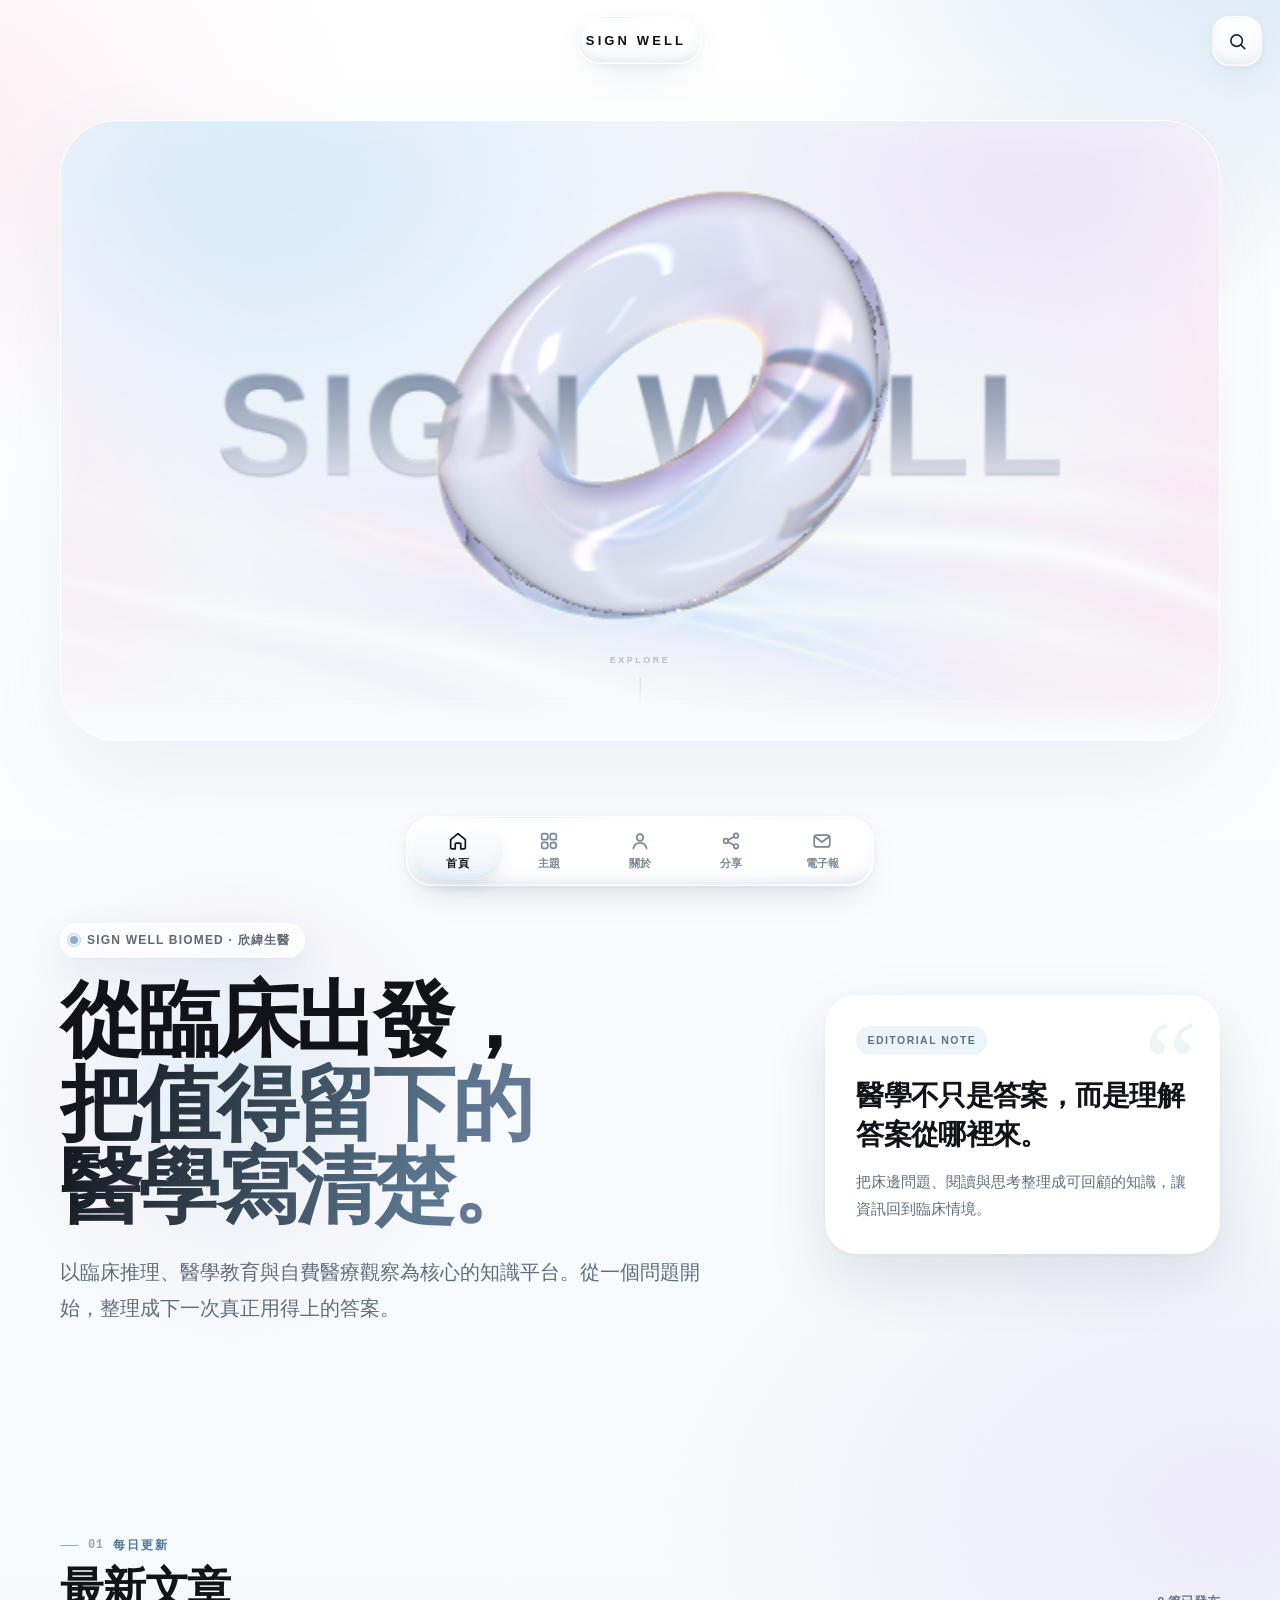
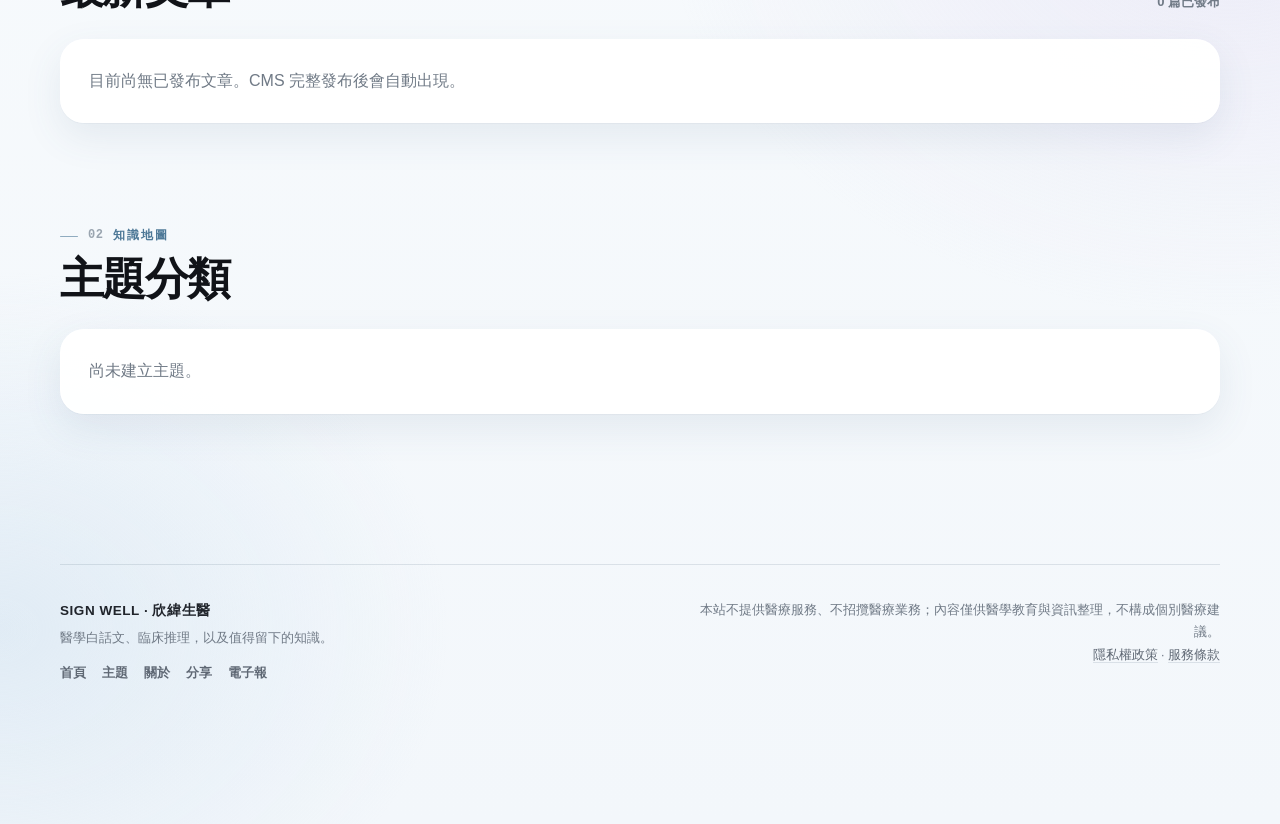
==== commit 7ec66782: "Add files via upload" ====
--- a/index.html
+++ b/index.html
@@ -1,9 +1,15 @@
-<!doctype html><html lang="zh-Hant"><head><meta charset="utf-8"><meta name="viewport" content="width=device-width,initial-scale=1,viewport-fit=cover"><meta name="signwell-release" content="24.36.3"><meta name="color-scheme" content="light"><meta name="theme-color" content="#f7fbfd"><meta name="robots" content="index,follow,max-snippet:-1,max-image-preview:large"><meta name="description" content="SIGN WELL · 欣緯生醫 — 醫學白話文、臨床推理與值得留下的知識。"><title>SIGN WELL · 欣緯生醫</title><link rel="manifest" href="manifest.webmanifest"><link rel="stylesheet" href="assets/public-core.css?build=canonical-r1">
+<!doctype html><html lang="zh-Hant"><head><meta charset="utf-8"><meta name="viewport" content="width=device-width,initial-scale=1,viewport-fit=cover"><meta name="signwell-release" content="24.36.3"><meta name="signwell-ui" content="25.1"><meta name="signwell-ui-profile" content="SWFX-R1-no-home-cta-adaptive+IOS-GLASS-R3+JELLY-GLASS-SHIMMER-R9.2.1+NEWSLETTER-R8B-CLEAN"><meta name="color-scheme" content="light"><meta name="theme-color" content="#f8fbfd"><meta name="robots" content="index,follow,max-snippet:-1,max-image-preview:large"><meta name="description" content="SIGN WELL · 欣緯生醫 — 醫學白話文、臨床推理與值得留下的知識。"><title>SIGN WELL · 欣緯生醫</title><link rel="manifest" href="manifest.webmanifest"><link rel="icon" href="assets/favicon.svg" type="image/svg+xml"><link rel="icon" href="assets/app-icon-192.png" type="image/png" sizes="192x192"><link rel="apple-touch-icon" href="assets/app-icon-192.png"><link rel="stylesheet" href="assets/public-core.css?build=r9-2-1-verified-complete">
 <!-- SW_PUBLIC_LIQUID_NAV_START -->
-<link rel="stylesheet" href="assets/components/styles/public-liquid-dock.css?build=canonical-r1">
+<link rel="stylesheet" href="assets/components/styles/public-liquid-dock.css?build=canonical-ui251-swfx1">
+<script src="assets/bundles/public-liquid-navigation.js?build=canonical-ui251-swfx1" defer></script>
 <!-- SW_PUBLIC_LIQUID_NAV_END -->
 <!-- SW_ARTICLE_ID_CARD_START -->
-<link rel="stylesheet" href="assets/components/styles/article-id-card.css?build=canonical-r1">
+<link rel="stylesheet" href="assets/components/styles/article-id-card.css?build=impact-r4">
+<script src="assets/bundles/article-id-card.js?build=impact-r4" defer></script>
 <!-- SW_ARTICLE_ID_CARD_END -->
-<link rel="stylesheet" href="assets/uiux-system.css?build=canonical-uiux">
-</head><body data-page="home"><div class="brand-top" id="brandHome" role="button" tabindex="0" aria-label="回到首頁"><div class="brand-copy"><strong id="brandEnglish">SIGN WELL</strong><span id="brandChinese">欣緯生醫</span></div></div><div class="top-actions"><button class="iconbtn" id="searchBtn" aria-label="搜尋">⌕</button></div><nav class="pager" id="pager" role="slider" tabindex="0" aria-label="頁面切換滑桿" aria-valuemin="0" aria-valuemax="4"><div class="pager-thumb" id="navThumb"><span class="thumb-spec"></span></div><div class="pager-items"><button class="nav-item active" data-page="home" aria-label="首頁"><svg viewBox="0 0 24 24"><path d="M3 11.5 12 4l9 7.5v8a1 1 0 0 1-1 1h-5v-6H9v6H4a1 1 0 0 1-1-1z"/></svg><span>首頁</span></button><button class="nav-item" data-page="topics" aria-label="主題"><svg viewBox="0 0 24 24"><path d="M4 5.5h7v7H4zM13 5.5h7v4h-7zM13 11.5h7v7h-7zM4 14.5h7v4H4z"/></svg><span>主題</span></button><button class="nav-item" data-page="about" aria-label="關於"><svg viewBox="0 0 24 24"><circle cx="12" cy="8" r="3"/><path d="M5.5 20c.7-4 3-6 6.5-6s5.8 2 6.5 6"/></svg><span>關於</span></button><button class="nav-item" data-page="share" aria-label="分享"><svg viewBox="0 0 24 24"><circle cx="6" cy="12" r="2.4"/><circle cx="18" cy="6" r="2.4"/><circle cx="18" cy="18" r="2.4"/><path d="m8.2 10.9 7.6-3.8M8.2 13.1l7.6 3.8"/></svg><span>分享</span></button><button class="nav-item" data-page="newsletter" aria-label="電子報"><svg viewBox="0 0 24 24"><rect x="3.5" y="5.5" width="17" height="13" rx="2.4"/><path d="m5.5 8 6.5 5 6.5-5"/></svg><span>電子報</span></button></div></nav><main id="app"></main><footer class="footer"><div><strong id="footerBrand">SIGN WELL · 欣緯生醫</strong><div id="footerTagline"></div></div><div><span id="footerDisclaimer"></span><br><a href="privacy.html">隱私權政策</a> · <a href="terms.html">服務條款</a></div></footer><div class="search-overlay" id="searchOverlay" aria-label="站內搜尋"><div class="searchbox"><div class="search-head"><div class="search-title"><strong>搜尋 SIGN WELL</strong><span>文章、主題與關鍵字</span></div><button class="iconbtn" id="searchClose" aria-label="關閉">×</button></div><div class="search-input"><span class="search-glyph">⌕</span><input id="searchInput" autocomplete="off" enterkeyhint="search" aria-label="搜尋關鍵字"></div><div class="search-results" id="searchResults"></div></div></div><div class="toast" id="toast" role="status" aria-live="polite"></div><script src="analytics-config.js"></script><script src="site-content.js"></script><script src="assets/public-core.js?build=canonical-r1" defer></script><script src="assets/bundles/public-liquid-navigation.js?build=canonical-r1" defer></script><script src="assets/bundles/article-id-card.js?build=canonical-r1" defer></script><script src="assets/uiux-system.js?build=canonical-uiux" defer></script></body></html>+<link rel="stylesheet" href="assets/uiux-system.css?build=canonical-ui251"><link rel="stylesheet" href="assets/signwell-liquid-hero.css?build=r9-2-1-verified-complete">
+<!-- SW_IOS_GLASS_R3_START -->
+<link rel="stylesheet" href="assets/signwell-ios-glass-r3.css?build=iosglass-r3">
+<!-- SW_IOS_GLASS_R3_END -->
+<meta name="signwell-theme" content="iOS-Liquid-Glass-R3">
+</head><body data-page="home"><a class="skip-link" href="#app">跳到主要內容</a><div class="brand-top brand-top-wordmark" id="brandHome" role="button" tabindex="0" aria-label="回到首頁"><div class="brand-copy"><strong id="brandEnglish">SIGN WELL</strong></div></div><div class="top-actions"><button class="iconbtn" id="searchBtn" type="button" aria-label="搜尋（⌘K）"><svg viewBox="0 0 24 24" aria-hidden="true"><circle cx="11" cy="11" r="6.6"/><path d="m16 16 4.2 4.2"/></svg></button></div><nav class="pager" id="pager" role="slider" tabindex="0" aria-label="頁面切換滑桿" aria-valuemin="0" aria-valuemax="4" aria-valuenow="0"><div class="pager-thumb" id="navThumb"><span class="thumb-spec"></span></div><div class="pager-items"><button class="nav-item active" data-page="home" aria-label="首頁" aria-current="page"><svg viewBox="0 0 24 24" aria-hidden="true"><path d="M4 10.6 12 4l8 6.6V19a1.5 1.5 0 0 1-1.5 1.5H15v-5.2a1 1 0 0 0-1-1h-4a1 1 0 0 0-1 1v5.2H5.5A1.5 1.5 0 0 1 4 19z"/></svg><span>首頁</span></button><button class="nav-item" data-page="topics" aria-label="主題"><svg viewBox="0 0 24 24" aria-hidden="true"><rect x="4" y="4" width="6.6" height="6.6" rx="1.9"/><rect x="13.4" y="4" width="6.6" height="6.6" rx="1.9"/><rect x="4" y="13.4" width="6.6" height="6.6" rx="1.9"/><circle cx="16.7" cy="16.7" r="3.3"/></svg><span>主題</span></button><button class="nav-item" data-page="about" aria-label="關於"><svg viewBox="0 0 24 24" aria-hidden="true"><circle cx="12" cy="8.2" r="3.6"/><path d="M4.8 20c.9-3.9 3.7-6 7.2-6s6.3 2.1 7.2 6"/></svg><span>關於</span></button><button class="nav-item" data-page="share" aria-label="分享"><svg viewBox="0 0 24 24" aria-hidden="true"><circle cx="6.5" cy="12" r="2.5"/><circle cx="17.5" cy="6.2" r="2.5"/><circle cx="17.5" cy="17.8" r="2.5"/><path d="m8.7 10.8 6.6-3.4M8.7 13.2l6.6 3.4"/></svg><span>分享</span></button><button class="nav-item" data-page="newsletter" aria-label="電子報"><svg viewBox="0 0 24 24" aria-hidden="true"><rect x="3.5" y="5.5" width="17" height="13" rx="2.8"/><path d="m4.6 7.6 7.4 5.5 7.4-5.5"/></svg><span>電子報</span></button></div></nav><main id="app" tabindex="-1"></main><footer class="footer"><div><strong id="footerBrand">SIGN WELL · 欣緯生醫</strong><div id="footerTagline"></div><nav class="footer-nav" aria-label="頁尾導覽"><button type="button" data-nav="home">首頁</button><button type="button" data-nav="topics">主題</button><button type="button" data-nav="about">關於</button><button type="button" data-nav="share">分享</button><button type="button" data-nav="newsletter">電子報</button></nav></div><div><span id="footerDisclaimer"></span><br><a href="privacy.html">隱私權政策</a> · <a href="terms.html">服務條款</a></div></footer><div class="search-overlay" id="searchOverlay" role="dialog" aria-modal="true" aria-label="站內搜尋"><div class="searchbox"><div class="search-head"><div class="search-title"><strong>搜尋 SIGN WELL</strong><span>文章、主題與關鍵字</span></div><button class="iconbtn" id="searchClose" type="button" aria-label="關閉"><svg viewBox="0 0 24 24" aria-hidden="true"><path d="M6.5 6.5l11 11M17.5 6.5l-11 11"/></svg></button></div><div class="search-input"><span class="search-glyph"><svg viewBox="0 0 24 24" aria-hidden="true"><circle cx="11" cy="11" r="6.6"/><path d="m16 16 4.2 4.2"/></svg></span><input id="searchInput" autocomplete="off" enterkeyhint="search" aria-label="搜尋關鍵字"></div><div class="search-tools"><div id="searchFilter"></div><span class="search-count" id="searchCount" style="font-size:12px;color:var(--muted);font-weight:700"></span></div><div class="search-results" id="searchResults" role="listbox"></div><div class="search-foot"><span><kbd>↑</kbd><kbd>↓</kbd>選擇</span><span><kbd>Enter</kbd>開啟</span><span><kbd>Esc</kbd>關閉</span></div></div></div><div class="toast" id="toast" role="status" aria-live="polite"></div><script src="analytics-config.js?build=canonical-repair"></script><script src="site-content.js"></script><script src="assets/public-core.js?build=r9-2-1-verified-complete" defer></script><script src="assets/uiux-system.js?build=canonical-ui251" defer></script><script src="assets/signwell-liquid-hero.js?build=r9-2-1-verified-complete" defer></script></body></html>
--- a/assets/public-core.css
+++ b/assets/public-core.css
@@ -1,30 +1,2989 @@
-/* SIGN WELL v24.36.3 · PUBLIC CLEAN FULL BUILD
-   Light-only. No legacy dark/theme/ambient/grain/cursor/loader layers. */
-:root{
-  --ink:#172239;--ink-2:#2b3b52;--muted:#728497;--line:rgba(61,91,119,.14);
-  --paper:#fbfdff;--paper-2:#f2f7fb;--blue:#78acd2;--green:#526f5f;--earth:#b99a77;
-  --glass:rgba(255,255,255,.48);--glass-strong:rgba(255,255,255,.72);
-  --radius:28px;--ease:cubic-bezier(.18,.82,.2,1);color-scheme:light;
-}
-*{box-sizing:border-box}html{background:#f5f9fc;scroll-behavior:smooth}body{margin:0;min-height:100dvh;color:var(--ink);font-family:-apple-system,BlinkMacSystemFont,"Segoe UI","PingFang TC","Noto Sans TC","Microsoft JhengHei",sans-serif;background:
-  radial-gradient(70rem 46rem at 100% -10%,rgba(187,220,252,.66),transparent 62%),
-  radial-gradient(62rem 44rem at -8% 102%,rgba(219,236,226,.62),transparent 62%),
-  radial-gradient(46rem 34rem at 2% 8%,rgba(247,226,232,.55),transparent 62%),
-  linear-gradient(160deg,#fcfdff 0%,#f4f8fb 48%,#eef5f9 100%);background-attachment:scroll;overflow-x:hidden}
-button,input,textarea{font:inherit}button,a{ -webkit-tap-highlight-color:transparent}a{color:inherit}.hidden{display:none!important}
-.brand-top{position:fixed;z-index:60;left:max(20px,env(safe-area-inset-left));top:max(18px,env(safe-area-inset-top));display:flex;align-items:center;gap:10px;padding:10px 14px;border:1px solid rgba(255,255,255,.55);border-radius:18px;background:rgba(255,255,255,.32);backdrop-filter:blur(5px);-webkit-backdrop-filter:blur(5px);box-shadow:0 10px 28px rgba(56,91,119,.08);cursor:pointer}
-.brand-copy strong{display:block;font-size:13px;letter-spacing:.22em}.brand-copy span{display:block;margin-top:2px;font-size:10px;color:var(--muted)}
-.top-actions{position:fixed;z-index:61;right:max(18px,env(safe-area-inset-right));top:max(18px,env(safe-area-inset-top));display:flex;gap:8px}.iconbtn,.softbtn{border:1px solid rgba(255,255,255,.58);background:rgba(255,255,255,.42);color:var(--ink-2);box-shadow:0 8px 24px rgba(56,91,119,.07),inset 0 1px 0 rgba(255,255,255,.82);backdrop-filter:blur(4px);-webkit-backdrop-filter:blur(4px);cursor:pointer}.iconbtn{width:46px;height:46px;border-radius:16px;font-size:22px}.softbtn{min-height:44px;border-radius:16px;padding:0 16px;font-weight:700}.iconbtn:active,.softbtn:active{transform:scale(.985)}
-#app{width:min(1160px,calc(100% - 40px));margin:0 auto;padding:128px 0 150px;min-height:100dvh}
-.hero{display:grid;grid-template-columns:minmax(0,1.25fr) minmax(280px,.75fr);gap:42px;align-items:center;min-height:520px}.eyebrow,.kicker{font-size:12px;font-weight:800;letter-spacing:.16em;text-transform:uppercase;color:#5f819c}.hero h1,.page-hero h1{font-size:clamp(42px,7vw,78px);line-height:1.04;letter-spacing:-.045em;margin:15px 0 18px}.hero p,.page-hero p{max-width:720px;color:#64778a;font-size:clamp(17px,2.1vw,22px);line-height:1.8;margin:0}.hero-card,.panel,.article-card,.topic-card,.person-card,.share-card,.newsletter-card{background:linear-gradient(150deg,rgba(255,255,255,.74),rgba(255,255,255,.34));border:1px solid rgba(255,255,255,.72);box-shadow:0 24px 70px rgba(72,107,134,.09),inset 0 1px 0 rgba(255,255,255,.9);border-radius:30px}.hero-card{padding:28px}.hero-card strong{font-size:25px;line-height:1.35}.hero-card p{font-size:15px;margin-top:12px}.section{margin-top:66px}.section-head{display:flex;align-items:end;justify-content:space-between;gap:18px;margin-bottom:20px}.section-head h2{margin:4px 0 0;font-size:clamp(27px,4vw,42px);letter-spacing:-.035em}.section-head p{color:var(--muted);margin:0}.cards{display:grid;grid-template-columns:repeat(3,minmax(0,1fr));gap:18px}.article-card,.topic-card,.person-card{padding:20px;cursor:pointer;transition:transform .22s var(--ease),box-shadow .22s var(--ease);content-visibility:auto;contain-intrinsic-size:260px}.article-card:hover,.topic-card:hover,.person-card:hover{transform:translateY(-3px);box-shadow:0 28px 74px rgba(72,107,134,.13),inset 0 1px 0 rgba(255,255,255,.95)}.article-card .cover{height:168px;border-radius:20px;overflow:hidden;background:linear-gradient(135deg,#dbeafb,#edf5ee);margin-bottom:16px}.article-card .cover img{width:100%;height:100%;object-fit:cover}.card-meta{font-size:11px;color:#7890a2}.article-card h3,.topic-card h3,.person-card h3{font-size:20px;line-height:1.35;margin:8px 0}.article-card p,.topic-card p,.person-card p{font-size:13px;line-height:1.75;color:#718496;margin:0}.tagrow{display:flex;flex-wrap:wrap;gap:6px;margin-top:13px}.tag{padding:6px 9px;border-radius:999px;background:rgba(108,153,188,.08);color:#607f98;font-size:10px;font-weight:700}
-.page-hero{padding:80px 0 30px}.page-hero h1{font-size:clamp(38px,6vw,66px)}.topic-grid{display:grid;grid-template-columns:repeat(2,minmax(0,1fr));gap:18px}.topic-card{min-height:160px}.people-grid{display:grid;grid-template-columns:repeat(2,minmax(0,1fr));gap:18px}.person-card{display:grid;grid-template-columns:74px 1fr;gap:16px;align-items:start}.avatar{width:74px;height:74px;border-radius:22px;object-fit:cover;background:#e7eef3;display:grid;place-items:center;font-weight:800;color:#5c7184}.person-role{font-size:12px;color:#6f8192}.person-tags{display:flex;gap:5px;flex-wrap:wrap;margin-top:10px}.person-tags span{font-size:10px;padding:5px 8px;border-radius:999px;background:rgba(82,111,95,.09);color:#526f5f}
-.article-view{max-width:860px;margin:0 auto}.article-head{padding:46px 0 24px}.article-head h1{font-size:clamp(34px,6vw,62px);line-height:1.08;letter-spacing:-.04em;margin:12px 0 14px}.article-meta{display:flex;flex-wrap:wrap;gap:9px;color:#75889a;font-size:12px}.article-actions{display:flex;gap:8px;flex-wrap:wrap;margin-top:18px}.article-cover{width:100%;max-height:520px;object-fit:cover;border-radius:28px;margin:18px 0 24px}.summary10s{padding:20px 22px;margin:18px 0 28px;border-radius:22px;background:rgba(255,255,255,.58);border:1px solid rgba(255,255,255,.74);box-shadow:inset 0 1px 0 rgba(255,255,255,.88)}.summary10s b{display:block;font-size:11px;letter-spacing:.13em;color:#5f819c}.summary10s p{margin:8px 0 0;line-height:1.75}.article-body{font-family:"Noto Serif TC","Songti TC",serif;font-size:18px;line-height:1.95;color:#29384a}.article-body h2,.article-body h3{font-family:-apple-system,BlinkMacSystemFont,"Segoe UI","PingFang TC",sans-serif;color:#172239;margin-top:2.2em;line-height:1.35}.article-body img{max-width:100%;height:auto;border-radius:18px}.article-body blockquote{margin:1.5em 0;padding:12px 18px;border-left:4px solid #789d87;background:rgba(82,111,95,.06);border-radius:0 14px 14px 0}.article-body a{color:#47799e;text-decoration:underline;text-decoration-color:rgba(71,121,158,.28);text-underline-offset:3px}.article-body table{width:100%;border-collapse:collapse;display:block;overflow:auto}.article-body td,.article-body th{border:1px solid var(--line);padding:9px}.article-foot{margin-top:50px;padding-top:22px;border-top:1px solid var(--line);color:#748697;font-size:12px;line-height:1.8}
-.search-overlay{position:fixed;inset:0;z-index:100;display:none;align-items:flex-start;justify-content:center;padding:8vh 16px;background:rgba(236,244,249,.72);backdrop-filter:blur(10px);-webkit-backdrop-filter:blur(10px)}.search-overlay.show{display:flex}.searchbox{width:min(760px,100%);max-height:82dvh;border-radius:32px;background:rgba(255,255,255,.82);border:1px solid rgba(255,255,255,.92);box-shadow:0 30px 90px rgba(48,79,105,.18);overflow:hidden}.search-head{display:flex;justify-content:space-between;align-items:center;padding:22px 22px 12px}.search-title strong{display:block;font-size:16px}.search-title span{font-size:11px;color:#8796a4}.search-input{margin:0 18px 12px;min-height:60px;border-radius:22px;display:flex;align-items:center;gap:10px;padding:0 8px 0 16px;background:rgba(247,251,254,.92);border:1px solid rgba(88,123,149,.13);box-shadow:inset 0 1px 0 #fff}.search-input:focus-within{border-color:rgba(88,123,149,.13);box-shadow:inset 0 1px 0 #fff}.search-input input{flex:1;min-width:0;height:58px;border:0;outline:0;background:transparent;color:var(--ink);font-size:17px}.search-input input:focus,.search-input input:focus-visible{outline:none!important;box-shadow:none!important}.search-input input::placeholder{color:#9ba8b3}.search-glyph{font-size:20px;color:#7897ae}.search-results{padding:0 12px 16px;max-height:55dvh;overflow:auto}.search-result{display:grid;grid-template-columns:52px minmax(0,1fr) 20px;gap:12px;align-items:center;padding:10px;border-radius:18px;cursor:pointer}.search-result:hover,.search-result.active{background:#f2f7fa}.search-thumb{width:52px;height:52px;border-radius:14px;object-fit:cover;background:#e8f0f5}.search-copy strong{display:block;font-size:13px}.search-copy span{display:block;margin-top:3px;color:#82919e;font-size:10px;white-space:nowrap;overflow:hidden;text-overflow:ellipsis}.search-empty{padding:28px;text-align:center;color:#8393a0}
-.newsletter-card{max-width:760px;margin:30px auto;padding:34px}.newsletter-card h1{font-size:clamp(34px,6vw,58px);letter-spacing:-.04em;margin:10px 0}.newsletter-lead{font-size:17px;line-height:1.8;color:#65788a}.newsletter-form{display:grid;grid-template-columns:1fr auto;gap:10px;padding:8px;border-radius:22px;background:rgba(255,255,255,.58);border:1px solid rgba(75,112,141,.12);margin-top:24px}.newsletter-form input{border:0;background:transparent;outline:0;padding:13px 15px;color:var(--ink);font-size:15px}.newsletter-submit{border:0;border-radius:17px;background:linear-gradient(145deg,#7db2d8,#5e97c0);color:#fff;padding:0 22px;font-weight:800;cursor:pointer}.newsletter-consent{display:flex;align-items:flex-start;gap:9px;margin-top:13px;color:#6e8191;font-size:12px;line-height:1.6}.newsletter-status{margin-top:14px;min-height:24px;color:#718596;font-size:13px}.newsletter-status.error{color:#a4515d}.newsletter-status.success{color:#476d5a}
-.otp-overlay{position:fixed;inset:0;z-index:130;display:none;align-items:center;justify-content:center;padding:20px;background:rgba(239,245,249,.82);backdrop-filter:blur(10px)}.otp-overlay.show{display:flex}.otp-card{width:min(620px,100%);border-radius:32px;padding:32px;background:rgba(255,255,255,.92);box-shadow:0 32px 100px rgba(56,88,112,.18);border:1px solid #fff}.otp-head{display:flex;justify-content:space-between;gap:14px}.otp-head h2{font-size:38px;letter-spacing:-.04em;margin:6px 0}.otp-copy{color:#718292;line-height:1.8}.otp-digits{display:grid;grid-template-columns:repeat(6,1fr);gap:8px;margin:22px 0}.otp-digits input{min-width:0;height:72px;border:1px solid rgba(74,111,139,.12);border-radius:18px;background:#f8fbfd;text-align:center;font-size:30px;font-weight:800;color:var(--ink);outline:0}.otp-digits input:focus{border-color:rgba(83,124,154,.28);box-shadow:0 0 0 3px rgba(83,124,154,.06)}.otp-actions{display:grid;gap:10px}.otp-primary{height:54px;border:0;border-radius:18px;background:linear-gradient(145deg,#7db2d8,#5e97c0);color:#fff;font-size:17px;font-weight:800}.otp-secondary{height:50px;border:1px solid rgba(74,111,139,.12);border-radius:18px;background:#f8fbfd;color:#587083}.otp-meta{display:flex;justify-content:space-between;color:#8493a0;font-size:11px;margin-bottom:15px}.otp-error{color:#b05863;font-size:12px;min-height:20px;margin-top:8px}
-.share-card{max-width:760px;margin:34px auto;padding:34px}.share-card h1{font-size:clamp(36px,6vw,62px);letter-spacing:-.045em;margin:10px 0}.share-url{display:flex;gap:8px;margin-top:22px}.share-url input{flex:1;min-width:0;border:1px solid rgba(74,111,139,.12);background:rgba(255,255,255,.6);border-radius:16px;padding:13px;color:#4d6274}.share-note{margin-top:18px;color:#748798;line-height:1.7;font-size:13px}.legal-page{max-width:820px;margin:0 auto;padding:30px 0 60px}.legal-page h1{font-size:46px;letter-spacing:-.04em}.legal-page h2{margin-top:34px}.legal-page p,.legal-page li{color:#586b7c;line-height:1.85}.footer{width:min(1160px,calc(100% - 40px));margin:0 auto;padding:30px 0 130px;display:flex;justify-content:space-between;gap:20px;color:#7a8b99;font-size:11px}.footer strong{color:#43566a}.footer a{text-decoration:none;border-bottom:1px solid rgba(70,90,110,.18)}
-.toast{position:fixed;z-index:200;left:50%;bottom:110px;transform:translate(-50%,16px);opacity:0;pointer-events:none;background:#172239;color:#fff;border-radius:999px;padding:10px 15px;font-size:12px;transition:.2s}.toast.show{opacity:1;transform:translate(-50%,0)}
-/* Dock base geometry. v24.36 CSS adds optical material. */
-.pager{position:fixed;z-index:80;left:50%;bottom:calc(env(safe-area-inset-bottom) + 14px);transform:translateX(-50%);width:min(458px,calc(100vw - 20px));height:72px;border-radius:38px;padding:6px;touch-action:none;user-select:none}.pager-items{position:relative;z-index:2;display:grid;grid-template-columns:repeat(5,1fr);height:100%}.nav-item{border:0;background:transparent;color:#788b9c;display:flex;flex-direction:column;align-items:center;justify-content:center;gap:3px;font-size:9px;font-weight:750;cursor:pointer}.nav-item svg{width:20px;height:20px;fill:none;stroke:currentColor;stroke-width:1.9}.nav-item.active{color:#253d52}.pager-thumb{position:absolute;z-index:1;left:6px;top:6px;height:60px;width:calc((100% - 12px)/5);border-radius:30px;pointer-events:none;transform:translate3d(0,0,0)}.thumb-spec{position:absolute;left:24%;right:24%;top:8px;border-radius:999px;background:linear-gradient(90deg,transparent,rgba(255,255,255,.9),transparent);height:6px}
-@media(max-width:760px){#app{width:min(100% - 28px,1160px);padding-top:105px}.hero{grid-template-columns:1fr;gap:22px;min-height:0;padding-top:45px}.hero h1{font-size:44px}.cards{grid-template-columns:1fr}.topic-grid,.people-grid{grid-template-columns:1fr}.page-hero{padding-top:50px}.footer{width:calc(100% - 28px);display:block}.footer>div+div{margin-top:12px}.search-overlay{align-items:flex-end;padding:0}.searchbox{border-radius:30px 30px 0 0;max-height:88dvh}.newsletter-card,.share-card{padding:24px;margin-top:16px}.newsletter-form{grid-template-columns:1fr}.newsletter-submit{height:48px}.otp-card{padding:24px}.otp-head h2{font-size:32px}.otp-digits{gap:5px}.otp-digits input{height:62px;border-radius:15px;font-size:25px}.article-body{font-size:17px}.brand-copy span{display:none}}
-@media(prefers-reduced-motion:reduce){*{scroll-behavior:auto!important;animation:none!important;transition-duration:.001ms!important}}
+/* ==========================================================================
+   SIGN WELL · 欣緯生醫 — Public core stylesheet
+   release 24.36.3 · UI refresh "Clinical Glass" (ui 25.1)
+   Light-only by design. Content layer = opaque paper.
+   Liquid Glass lives only in the navigation / control layer
+   (see components/styles/public-liquid-dock.css).
+   ========================================================================== */
+
+:root {
+  /* ink & neutrals */
+  --ink: #142236;
+  --ink-2: #26364c;
+  --ink-3: #465a70;
+  --muted: #697c8f;
+  --muted-2: #8d9cab;
+  --line: rgba(20, 34, 54, 0.08);
+  --line-2: rgba(20, 34, 54, 0.13);
+
+  /* surfaces */
+  --paper: #ffffff;
+  --paper-2: #f7fafc;
+  --paper-3: #eef3f7;
+  --canvas: #f3f7fa;
+
+  /* brand hues */
+  --blue: #3f7fb3;
+  --blue-2: #6fa8cf;
+  --blue-soft: #e8f1f9;
+  --green: #466a59;
+  --green-2: #5f8b75;
+  --green-soft: #e9f2ed;
+  --earth: #a88763;
+  --earth-soft: #f6efe7;
+  --rose: #d9a9b8;
+  --rose-soft: #fbf0f3;
+  --accent: var(--blue);
+
+  /* legacy aliases (older layers / CMS static pages) */
+  --glass: rgba(255, 255, 255, 0.48);
+  --glass-strong: rgba(255, 255, 255, 0.72);
+
+  /* shape & depth */
+  --radius: 28px;
+  --r-xl: 32px;
+  --r-lg: 24px;
+  --r-md: 18px;
+  --r-sm: 12px;
+  --shadow-1: 0 1px 2px rgba(20, 34, 54, 0.04), 0 3px 10px -4px rgba(20, 34, 54, 0.08);
+  --shadow-2: 0 1px 2px rgba(20, 34, 54, 0.04), 0 14px 34px -14px rgba(20, 34, 54, 0.16);
+  --shadow-3: 0 2px 6px rgba(20, 34, 54, 0.05), 0 30px 60px -22px rgba(20, 34, 54, 0.26);
+
+  /* type */
+  --font-sans: -apple-system, BlinkMacSystemFont, "Segoe UI", "PingFang TC", "Noto Sans TC", "Noto Sans CJK TC", "Microsoft JhengHei", sans-serif;
+  --font-serif: "Noto Serif TC", "Noto Serif CJK TC", "Source Han Serif TC", "Songti TC", "PMingLiU", serif;
+  --font-mono: ui-monospace, "SF Mono", SFMono-Regular, Menlo, Consolas, monospace;
+
+  /* motion */
+  --ease: cubic-bezier(0.2, 0.8, 0.2, 1);
+  --ease-out: cubic-bezier(0.16, 1, 0.3, 1);
+  --spring: cubic-bezier(0.3, 1.3, 0.5, 1);
+  --spring-snappy: cubic-bezier(0.3, 1.18, 0.45, 1);
+  --spring-soft: cubic-bezier(0.22, 1, 0.36, 1);
+
+  /* layout */
+  --page-w: 1160px;
+  --gutter: 20px;
+  --top-safe: max(16px, env(safe-area-inset-top));
+  --dock-h: 70px;
+
+  color-scheme: light;
+}
+
+/* Physically-based spring curves (sampled damped oscillator → CSS linear()). */
+@supports (transition-timing-function: linear(0, 1)) {
+  :root {
+    --spring: linear(0, 0.037, 0.125, 0.246, 0.386, 0.524, 0.654, 0.774, 0.873, 0.952, 1.013, 1.057, 1.084, 1.098, 1.102, 1.098, 1.089, 1.076, 1.062, 1.048, 1.035, 1.023, 1.013, 1.005, 0.998, 0.994, 0.991, 0.99, 0.99, 0.99, 0.991, 0.992, 0.994, 0.995, 0.997, 0.998, 0.999, 1);
+    --spring-snappy: linear(0, 0.026, 0.087, 0.176, 0.276, 0.385, 0.49, 0.59, 0.685, 0.766, 0.839, 0.898, 0.946, 0.985, 1.013, 1.034, 1.048, 1.055, 1.059, 1.059, 1.056, 1.051, 1.046, 1.039, 1.033, 1.027, 1.021, 1.016, 1.012, 1.008, 1.004, 1.002, 1, 0.999, 0.998, 0.997, 0.997, 0.997, 0.997, 0.997, 0.997, 0.998, 0.998, 0.998, 0.999, 0.999, 0.999, 1);
+    --spring-soft: linear(0, 0.023, 0.077, 0.148, 0.227, 0.309, 0.389, 0.464, 0.534, 0.597, 0.653, 0.703, 0.747, 0.785, 0.818, 0.847, 0.871, 0.892, 0.909, 0.924, 0.937, 0.947, 0.956, 0.964, 0.97, 0.975, 0.979, 0.983, 0.986, 0.988, 0.99, 0.992, 0.994, 0.995, 0.996, 0.996, 0.997, 0.998, 0.998, 0.998, 0.999, 0.999, 0.999, 0.999, 0.999, 1);
+  }
+}
+
+/* --------------------------------------------------------------------------
+   Base
+   -------------------------------------------------------------------------- */
+*,
+*::before,
+*::after {
+  box-sizing: border-box;
+}
+html {
+  background: var(--canvas);
+  scroll-behavior: smooth;
+  scroll-padding-top: 104px;
+  -webkit-text-size-adjust: 100%;
+  text-size-adjust: 100%;
+}
+body {
+  margin: 0;
+  min-height: 100dvh;
+  color: var(--ink);
+  font-family: var(--font-sans);
+  font-size: 16px;
+  line-height: 1.65;
+  font-feature-settings: "kern" 1, "palt" 0;
+  -webkit-font-smoothing: antialiased;
+  text-rendering: optimizeLegibility;
+  overflow-x: hidden;
+  background:
+    radial-gradient(64rem 42rem at 104% -8%, rgba(176, 212, 242, 0.58), transparent 62%),
+    radial-gradient(48rem 34rem at -8% 2%, rgba(247, 222, 231, 0.55), transparent 62%),
+    radial-gradient(60rem 44rem at -6% 104%, rgba(212, 234, 222, 0.6), transparent 62%),
+    radial-gradient(40rem 30rem at 110% 70%, rgba(236, 226, 212, 0.45), transparent 60%),
+    linear-gradient(180deg, #fbfdff 0%, #f5f9fb 46%, #eff5f8 100%);
+}
+/* Dot-grid "clinical paper" texture — static, masked to the top of the page. */
+body::before {
+  content: "";
+  position: fixed;
+  inset: 0;
+  z-index: -1;
+  pointer-events: none;
+  background-image: radial-gradient(rgba(20, 34, 54, 0.11) 1px, transparent 1.3px);
+  background-size: 24px 24px;
+  -webkit-mask-image: radial-gradient(90rem 42rem at 50% -6%, #000 10%, transparent 72%);
+  mask-image: radial-gradient(90rem 42rem at 50% -6%, #000 10%, transparent 72%);
+  opacity: 0.55;
+}
+::selection {
+  background: rgba(111, 168, 207, 0.28);
+  color: var(--ink);
+}
+button,
+input,
+textarea,
+select {
+  font: inherit;
+  color: inherit;
+}
+button,
+a,
+[role="button"],
+[role="link"] {
+  -webkit-tap-highlight-color: transparent;
+}
+button {
+  cursor: pointer;
+}
+a {
+  color: inherit;
+}
+img {
+  max-width: 100%;
+}
+.hidden {
+  display: none !important;
+}
+.sr-only {
+  position: absolute !important;
+  width: 1px;
+  height: 1px;
+  overflow: hidden;
+  clip: rect(0 0 0 0);
+  clip-path: inset(50%);
+  white-space: nowrap;
+}
+.skip-link {
+  position: fixed;
+  z-index: 300;
+  left: 16px;
+  top: -80px;
+  padding: 10px 16px;
+  border-radius: 12px;
+  background: var(--ink);
+  color: #fff;
+  font-weight: 700;
+  text-decoration: none;
+  transition: top 0.2s var(--ease);
+}
+.skip-link:focus {
+  top: 12px;
+}
+:focus-visible {
+  outline: 2px solid rgba(63, 127, 179, 0.6);
+  outline-offset: 3px;
+}
+
+/* --------------------------------------------------------------------------
+   Top chrome (geometry only — glass material in public-liquid-dock.css)
+   -------------------------------------------------------------------------- */
+.brand-top {
+  position: fixed;
+  z-index: 60;
+  left: max(18px, env(safe-area-inset-left));
+  top: var(--top-safe);
+  display: flex;
+  align-items: center;
+  gap: 10px;
+  min-height: 50px;
+  padding: 7px 14px 7px 7px;
+  border-radius: 20px;
+  cursor: pointer;
+  user-select: none;
+}
+.brand-mark {
+  flex: none;
+  display: grid;
+  place-items: center;
+  width: 36px;
+  height: 36px;
+  border-radius: 12px;
+  color: #fff;
+  font-size: 10px;
+  font-weight: 800;
+  letter-spacing: 0.06em;
+  background:
+    radial-gradient(120% 90% at 20% 0%, rgba(111, 168, 207, 0.55), transparent 55%),
+    linear-gradient(150deg, #2b3d58, #142236 70%);
+  box-shadow: 0 6px 14px -4px rgba(20, 34, 54, 0.45), inset 0 1px 0 rgba(255, 255, 255, 0.18);
+}
+.brand-mark svg {
+  width: 22px;
+  height: 22px;
+  display: block;
+}
+.brand-copy {
+  display: grid;
+  line-height: 1.15;
+}
+.brand-copy strong {
+  display: block;
+  font-size: 12.5px;
+  font-weight: 800;
+  letter-spacing: 0.2em;
+  color: var(--ink);
+}
+.brand-copy span {
+  display: block;
+  margin-top: 3px;
+  font-size: 10px;
+  letter-spacing: 0.12em;
+  color: var(--muted);
+}
+.top-actions {
+  position: fixed;
+  z-index: 61;
+  right: max(18px, env(safe-area-inset-right));
+  top: var(--top-safe);
+  display: flex;
+  gap: 10px;
+}
+.iconbtn {
+  position: relative;
+  display: grid;
+  place-items: center;
+  width: 50px;
+  height: 50px;
+  padding: 0;
+  border-radius: 18px;
+  border: 0;
+  color: var(--ink-2);
+  font-size: 0;
+}
+.iconbtn svg {
+  width: 21px;
+  height: 21px;
+  fill: none;
+  stroke: currentColor;
+  stroke-width: 1.9;
+  stroke-linecap: round;
+  stroke-linejoin: round;
+}
+.softbtn {
+  display: inline-flex;
+  align-items: center;
+  justify-content: center;
+  gap: 8px;
+  min-height: 44px;
+  padding: 0 18px;
+  border-radius: 999px;
+  border: 1px solid var(--line-2);
+  background: var(--paper);
+  color: var(--ink-2);
+  font-weight: 700;
+  font-size: 14px;
+  box-shadow: var(--shadow-1);
+  transition: transform 0.25s var(--spring-snappy), box-shadow 0.2s var(--ease), background 0.2s;
+}
+.softbtn svg {
+  width: 17px;
+  height: 17px;
+  fill: none;
+  stroke: currentColor;
+  stroke-width: 1.9;
+  stroke-linecap: round;
+  stroke-linejoin: round;
+}
+.softbtn:hover {
+  transform: translateY(-1px);
+  box-shadow: var(--shadow-2);
+}
+.softbtn:active,
+.iconbtn:active {
+  transform: scale(0.96);
+}
+
+/* Buttons */
+.btn {
+  position: relative;
+  display: inline-flex;
+  align-items: center;
+  justify-content: center;
+  gap: 10px;
+  min-height: 52px;
+  padding: 0 24px;
+  border: 0;
+  border-radius: 999px;
+  font-weight: 750;
+  font-size: 15px;
+  letter-spacing: 0.01em;
+  text-decoration: none;
+  white-space: nowrap;
+  transition: transform 0.35s var(--spring-snappy), box-shadow 0.25s var(--ease), background 0.25s;
+}
+.btn svg {
+  width: 18px;
+  height: 18px;
+  fill: none;
+  stroke: currentColor;
+  stroke-width: 2;
+  stroke-linecap: round;
+  stroke-linejoin: round;
+  transition: transform 0.35s var(--spring-snappy);
+}
+.btn:hover svg {
+  transform: translateX(3px);
+}
+.btn:active {
+  transform: scale(0.97);
+}
+.btn-primary {
+  color: #fff;
+  background:
+    radial-gradient(120% 140% at 15% -20%, rgba(111, 168, 207, 0.55), transparent 50%),
+    linear-gradient(160deg, #24344b, #142236);
+  box-shadow: 0 10px 24px -10px rgba(20, 34, 54, 0.6), inset 0 1px 0 rgba(255, 255, 255, 0.16);
+}
+.btn-primary:hover {
+  box-shadow: 0 16px 32px -12px rgba(20, 34, 54, 0.62), inset 0 1px 0 rgba(255, 255, 255, 0.2);
+  transform: translateY(-1px);
+}
+
+/* --------------------------------------------------------------------------
+   Page frame
+   -------------------------------------------------------------------------- */
+#app {
+  width: min(var(--page-w), calc(100% - 2 * var(--gutter)));
+  margin: 0 auto;
+  padding: 120px 0 150px;
+  min-height: 100dvh;
+}
+#app:focus {
+  outline: none;
+}
+
+.eyebrow,
+.kicker {
+  display: inline-flex;
+  align-items: center;
+  gap: 10px;
+  font-size: 12px;
+  font-weight: 800;
+  letter-spacing: 0.16em;
+  text-transform: uppercase;
+  color: #4d7897;
+}
+.eyebrow::before,
+.kicker::before {
+  content: "";
+  width: 18px;
+  height: 1.5px;
+  border-radius: 2px;
+  background: currentColor;
+  opacity: 0.6;
+}
+.eyebrow .idx {
+  font-family: var(--font-mono);
+  font-weight: 700;
+  letter-spacing: 0.04em;
+  color: var(--muted-2);
+}
+
+/* --------------------------------------------------------------------------
+   Hero (home)
+   -------------------------------------------------------------------------- */
+.hero {
+  position: relative;
+  display: grid;
+  grid-template-columns: minmax(0, 1.28fr) minmax(300px, 0.72fr);
+  gap: clamp(34px, 5vw, 72px);
+  align-items: center;
+  min-height: min(640px, 74vh);
+  padding-top: 24px;
+  isolation: isolate;
+}
+.hero::before {
+  content: "";
+  position: absolute;
+  z-index: -1;
+  left: -8%;
+  top: 4%;
+  width: 46%;
+  aspect-ratio: 1;
+  border-radius: 50%;
+  background: radial-gradient(circle, rgba(128, 180, 219, 0.2), rgba(232, 207, 215, 0.1) 40%, transparent 70%);
+  filter: blur(8px);
+  pointer-events: none;
+}
+.hero-copy {
+  position: relative;
+  max-width: 780px;
+}
+.hero-badge {
+  display: inline-flex;
+  align-items: center;
+  gap: 9px;
+  padding: 7px 14px 7px 9px;
+  border-radius: 999px;
+  background: var(--paper);
+  border: 1px solid var(--line);
+  box-shadow: var(--shadow-1);
+  font-size: 12px;
+  font-weight: 750;
+  letter-spacing: 0.1em;
+  color: var(--ink-3);
+}
+.hero-badge i {
+  position: relative;
+  width: 8px;
+  height: 8px;
+  border-radius: 50%;
+  background: #4fae8a;
+  box-shadow: 0 0 0 3px rgba(79, 174, 138, 0.18);
+}
+.hero-badge i::after {
+  content: "";
+  position: absolute;
+  inset: -3px;
+  border-radius: 50%;
+  border: 1.5px solid rgba(79, 174, 138, 0.5);
+  animation: sw-ping 2.4s var(--ease-out) infinite;
+}
+@keyframes sw-ping {
+  0% { transform: scale(0.7); opacity: 1; }
+  80%, 100% { transform: scale(2.1); opacity: 0; }
+}
+.hero h1,
+.page-hero h1 {
+  margin: 20px 0 20px;
+  color: var(--ink);
+  font-weight: 800;
+  letter-spacing: -0.045em;
+  text-wrap: balance;
+}
+.hero h1 {
+  font-size: clamp(44px, 6.4vw, 86px);
+  line-height: 1.02;
+}
+.hero h1 .l1,
+.hero h1 .l2 {
+  display: block;
+}
+.hero h1 .l2 {
+  background: linear-gradient(172deg, #1b3049 18%, #2f5f86 70%, #3f6f60 108%);
+  -webkit-background-clip: text;
+  background-clip: text;
+  color: transparent;
+  padding-bottom: 0.06em;
+}
+.hero p,
+.page-hero p {
+  max-width: 660px;
+  margin: 0;
+  color: #5b6f83;
+  font-size: clamp(16.5px, 1.6vw, 20px);
+  line-height: 1.8;
+}
+.hero-actions {
+  display: flex;
+  flex-wrap: wrap;
+  gap: 12px;
+  margin-top: 30px;
+}
+.hero-stats {
+  display: flex;
+  flex-wrap: wrap;
+  gap: 10px 28px;
+  margin-top: 34px;
+  padding-top: 22px;
+  border-top: 1px solid var(--line);
+  max-width: 560px;
+}
+.stat {
+  display: grid;
+  gap: 2px;
+}
+.stat b {
+  font-size: 28px;
+  line-height: 1;
+  font-weight: 800;
+  letter-spacing: -0.03em;
+  color: var(--ink);
+  font-variant-numeric: tabular-nums;
+}
+.stat span {
+  font-size: 12px;
+  font-weight: 700;
+  letter-spacing: 0.06em;
+  color: var(--muted);
+}
+
+/* hero aside card (opaque) */
+.hero-card,
+.panel,
+.article-card,
+.topic-card,
+.person-card,
+.share-card,
+.newsletter-card {
+  overflow: visible;
+  background: var(--paper);
+  border: 1px solid var(--line);
+  border-radius: var(--r-lg);
+  box-shadow: var(--shadow-2);
+}
+.hero-card {
+  position: relative;
+  overflow: hidden;
+  padding: 30px;
+  border-radius: var(--r-xl);
+  box-shadow: var(--shadow-3);
+}
+.hero-card .note-chip {
+  display: inline-flex;
+  align-items: center;
+  gap: 8px;
+  padding: 6px 11px;
+  border-radius: 999px;
+  background: var(--green-soft);
+  color: var(--green);
+  font-size: 10.5px;
+  font-weight: 800;
+  letter-spacing: 0.14em;
+}
+.hero-card .quote-mark {
+  position: absolute;
+  right: 22px;
+  top: 8px;
+  font-family: Georgia, var(--font-serif);
+  font-size: 120px;
+  line-height: 1;
+  color: rgba(63, 127, 179, 0.09);
+  pointer-events: none;
+}
+.hero-card strong {
+  display: block;
+  margin-top: 22px;
+  font-size: clamp(22px, 2.2vw, 29px);
+  line-height: 1.38;
+  letter-spacing: -0.025em;
+  color: var(--ink);
+}
+.hero-card p {
+  margin: 14px 0 0;
+  font-size: 14.5px;
+  line-height: 1.85;
+  color: var(--muted);
+}
+.hero-latest {
+  display: grid;
+  grid-template-columns: 56px minmax(0, 1fr) 28px;
+  gap: 14px;
+  align-items: center;
+  margin: 24px -12px -12px;
+  padding: 12px;
+  border-radius: 20px;
+  background: var(--paper-2);
+  border: 1px solid var(--line);
+  cursor: pointer;
+  transition: background 0.2s, transform 0.3s var(--spring-snappy);
+}
+.hero-latest:hover {
+  background: var(--blue-soft);
+}
+.hero-latest:active {
+  transform: scale(0.985);
+}
+.hero-latest .thumb {
+  width: 56px;
+  height: 56px;
+  border-radius: 14px;
+  overflow: hidden;
+}
+.hero-latest small {
+  display: block;
+  font-size: 10.5px;
+  font-weight: 800;
+  letter-spacing: 0.12em;
+  color: var(--blue);
+}
+.hero-latest b {
+  display: -webkit-box;
+  -webkit-line-clamp: 2;
+  -webkit-box-orient: vertical;
+  overflow: hidden;
+  margin-top: 3px;
+  font-size: 14px;
+  line-height: 1.45;
+  color: var(--ink);
+}
+.hero-latest .go {
+  width: 28px;
+  height: 28px;
+  display: grid;
+  place-items: center;
+  border-radius: 50%;
+  background: var(--paper);
+  color: var(--ink-3);
+  box-shadow: var(--shadow-1);
+}
+.hero-latest .go svg,
+.card-arrow svg,
+.recent-row .go svg {
+  width: 14px;
+  height: 14px;
+  fill: none;
+  stroke: currentColor;
+  stroke-width: 2.2;
+  stroke-linecap: round;
+  stroke-linejoin: round;
+}
+
+/* --------------------------------------------------------------------------
+   Sections
+   -------------------------------------------------------------------------- */
+.section {
+  margin-top: 96px;
+}
+.section-head {
+  display: flex;
+  align-items: end;
+  justify-content: space-between;
+  gap: 18px;
+  margin-bottom: 26px;
+}
+.section-head h2 {
+  margin: 8px 0 0;
+  font-size: clamp(30px, 3.6vw, 44px);
+  line-height: 1.12;
+  letter-spacing: -0.035em;
+  color: var(--ink);
+}
+.section-head p {
+  display: flex;
+  align-items: center;
+  gap: 14px;
+  margin: 0;
+  color: var(--muted);
+  font-size: 13px;
+  font-weight: 700;
+}
+.section-more {
+  display: inline-flex;
+  align-items: center;
+  gap: 6px;
+  padding: 8px 14px;
+  border-radius: 999px;
+  border: 1px solid var(--line-2);
+  background: var(--paper);
+  color: var(--ink-2);
+  font-size: 13px;
+  font-weight: 750;
+  text-decoration: none;
+  cursor: pointer;
+  transition: background 0.2s, transform 0.3s var(--spring-snappy);
+}
+.section-more:hover {
+  background: var(--blue-soft);
+}
+.section-more svg {
+  width: 14px;
+  height: 14px;
+  fill: none;
+  stroke: currentColor;
+  stroke-width: 2.2;
+  stroke-linecap: round;
+  stroke-linejoin: round;
+}
+
+/* --------------------------------------------------------------------------
+   Article cards
+   -------------------------------------------------------------------------- */
+.cards {
+  display: grid;
+  grid-template-columns: repeat(3, minmax(0, 1fr));
+  gap: 20px;
+}
+.bento {
+  display: grid;
+  grid-template-columns: minmax(0, 1.3fr) minmax(0, 1fr);
+  grid-auto-rows: auto;
+  gap: 20px;
+}
+.bento > .article-card:first-child {
+  grid-row: span 2;
+}
+.bento > .article-card:first-child .cover {
+  aspect-ratio: 4 / 3;
+}
+.bento > .article-card:first-child h3 {
+  font-size: clamp(22px, 2.3vw, 28px);
+}
+.bento > .article-card:first-child p {
+  -webkit-line-clamp: 3;
+}
+.bento > .article-card:not(:first-child) {
+  display: grid;
+  grid-template-columns: minmax(150px, 0.9fr) minmax(0, 1.1fr);
+  gap: 4px;
+  align-items: stretch;
+}
+.bento > .article-card:not(:first-child) .cover {
+  height: 100%;
+  min-height: 170px;
+  aspect-ratio: auto;
+  margin: 0;
+}
+.bento > .article-card:only-child {
+  grid-column: 1 / -1;
+}
+
+.article-card,
+.topic-card,
+.person-card {
+  position: relative;
+  padding: 10px;
+  cursor: pointer;
+  isolation: isolate;
+  transition: transform 0.45s var(--spring-snappy), box-shadow 0.3s var(--ease), border-color 0.3s;
+}
+.article-card:hover,
+.topic-card:hover,
+.person-card:hover,
+.article-card:focus-visible,
+.topic-card:focus-visible {
+  transform: translateY(-4px);
+  box-shadow: var(--shadow-3);
+  border-color: var(--line-2);
+}
+.article-card:active,
+.topic-card:active {
+  transform: translateY(-1px) scale(0.99);
+  transition-duration: 0.12s;
+}
+.article-card .cover {
+  position: relative;
+  overflow: hidden;
+  container-type: inline-size;
+  aspect-ratio: 16 / 10;
+  border-radius: 16px;
+  background: linear-gradient(135deg, #dbeaf6, #edf4ee);
+}
+.article-card .cover img {
+  display: block;
+  width: 100%;
+  height: 100%;
+  object-fit: cover;
+  transition: transform 0.8s var(--ease-out);
+}
+.article-card:hover .cover img {
+  transform: scale(1.04);
+}
+.card-chip {
+  position: absolute;
+  z-index: 2;
+  left: 10px;
+  top: 10px;
+  padding: 5px 10px;
+  border-radius: 999px;
+  background: rgba(255, 255, 255, 0.92);
+  color: var(--ink-2);
+  font-size: 11px;
+  font-weight: 800;
+  letter-spacing: 0.04em;
+  box-shadow: 0 4px 12px -4px rgba(20, 34, 54, 0.25);
+}
+.card-body {
+  padding: 14px 10px 10px;
+  display: flex;
+  flex-direction: column;
+  min-width: 0;
+}
+.card-meta {
+  display: flex;
+  align-items: center;
+  flex-wrap: wrap;
+  gap: 6px 10px;
+  font-size: 12px;
+  font-weight: 650;
+  color: var(--muted);
+  font-variant-numeric: tabular-nums;
+}
+.card-meta svg {
+  width: 13px;
+  height: 13px;
+  fill: none;
+  stroke: currentColor;
+  stroke-width: 2;
+  vertical-align: -2px;
+}
+.card-meta .dot {
+  width: 3px;
+  height: 3px;
+  border-radius: 50%;
+  background: currentColor;
+  opacity: 0.5;
+}
+.article-card h3,
+.topic-card h3,
+.person-card h3 {
+  margin: 8px 0 8px;
+  font-size: 19px;
+  line-height: 1.42;
+  letter-spacing: -0.02em;
+  color: var(--ink);
+  text-wrap: pretty;
+}
+.article-card p,
+.topic-card p,
+.person-card p {
+  margin: 0;
+  font-size: 14px;
+  line-height: 1.75;
+  color: var(--muted);
+}
+.article-card p {
+  display: -webkit-box;
+  -webkit-line-clamp: 2;
+  -webkit-box-orient: vertical;
+  overflow: hidden;
+}
+.tagrow {
+  display: flex;
+  flex-wrap: wrap;
+  gap: 6px;
+  margin-top: 14px;
+}
+.tag {
+  padding: 5px 10px;
+  border-radius: 999px;
+  background: var(--paper-2);
+  border: 1px solid var(--line);
+  color: var(--ink-3);
+  font-size: 11.5px;
+  font-weight: 700;
+}
+.card-arrow {
+  position: absolute;
+  z-index: 3;
+  right: 18px;
+  top: 18px;
+  width: 34px;
+  height: 34px;
+  display: grid;
+  place-items: center;
+  border-radius: 50%;
+  background: rgba(255, 255, 255, 0.94);
+  color: var(--ink);
+  box-shadow: 0 6px 16px -6px rgba(20, 34, 54, 0.35);
+  opacity: 0;
+  transform: translate(-4px, 4px) scale(0.8);
+  transition: opacity 0.25s, transform 0.45s var(--spring);
+}
+.article-card:hover .card-arrow,
+.article-card:focus-visible .card-arrow,
+.topic-card:hover .card-arrow,
+.topic-card:focus-visible .card-arrow {
+  opacity: 1;
+  transform: none;
+}
+
+/* Generated cover art for articles without an image */
+.gen-cover {
+  position: absolute;
+  inset: 0;
+  overflow: hidden;
+  background:
+    radial-gradient(70% 90% at var(--gx, 20%) var(--gy, 10%), var(--g1, #cfe3f4), transparent 62%),
+    radial-gradient(60% 80% at calc(100% - var(--gx, 20%)) 100%, var(--g2, #dcece2), transparent 60%),
+    radial-gradient(50% 60% at 90% 10%, var(--g3, #f5e3e9), transparent 65%),
+    linear-gradient(135deg, var(--g0, #eef4f9), #f8fafb);
+}
+.gen-cover::before {
+  content: "";
+  position: absolute;
+  inset: 0;
+  background-image: radial-gradient(rgba(20, 34, 54, 0.12) 1px, transparent 1.3px);
+  background-size: 16px 16px;
+  -webkit-mask-image: linear-gradient(160deg, #000, transparent 70%);
+  mask-image: linear-gradient(160deg, #000, transparent 70%);
+}
+.gen-cover svg {
+  position: absolute;
+  left: 0;
+  right: 0;
+  top: 50%;
+  width: 100%;
+  height: 46%;
+  transform: translateY(-40%);
+  fill: none;
+  stroke: rgba(255, 255, 255, 0.95);
+  stroke-width: 2.2;
+  stroke-linejoin: round;
+  stroke-linecap: round;
+  filter: drop-shadow(0 2px 6px rgba(20, 34, 54, 0.12));
+}
+.gen-cover b {
+  position: absolute;
+  right: 6cqw;
+  bottom: 5cqw;
+  font-size: 30px;
+  font-size: min(15cqw, 58px);
+  font-weight: 800;
+  letter-spacing: -0.04em;
+  white-space: nowrap;
+  color: rgba(255, 255, 255, 0.78);
+  text-shadow: 0 2px 20px rgba(20, 34, 54, 0.1);
+  line-height: 1;
+}
+
+/* Recent list */
+.recent-list {
+  margin-top: 20px;
+  padding: 6px;
+  border-radius: var(--r-lg);
+  background: var(--paper);
+  border: 1px solid var(--line);
+  box-shadow: var(--shadow-1);
+}
+.recent-row {
+  display: grid;
+  grid-template-columns: 64px minmax(0, 1fr) auto 30px;
+  gap: 16px;
+  align-items: center;
+  padding: 12px 14px;
+  border-radius: 18px;
+  cursor: pointer;
+  transition: background 0.18s;
+}
+.recent-row + .recent-row {
+  background-image: linear-gradient(var(--line), var(--line));
+  background-size: calc(100% - 28px) 1px;
+  background-position: 50% 0;
+  background-repeat: no-repeat;
+}
+.recent-row:hover,
+.recent-row:focus-visible {
+  background-color: var(--paper-2);
+}
+.recent-row .date {
+  display: grid;
+  text-align: center;
+  font-variant-numeric: tabular-nums;
+  line-height: 1.05;
+}
+.recent-row .date b {
+  font-size: 22px;
+  font-weight: 800;
+  letter-spacing: -0.03em;
+  color: var(--ink);
+}
+.recent-row .date span {
+  font-size: 10.5px;
+  font-weight: 800;
+  letter-spacing: 0.1em;
+  color: var(--muted-2);
+}
+.recent-row h4 {
+  margin: 0;
+  font-size: 16px;
+  line-height: 1.45;
+  letter-spacing: -0.01em;
+  color: var(--ink);
+  overflow: hidden;
+  text-overflow: ellipsis;
+  white-space: nowrap;
+}
+.recent-row small {
+  display: block;
+  margin-top: 2px;
+  color: var(--muted);
+  font-size: 12.5px;
+  overflow: hidden;
+  text-overflow: ellipsis;
+  white-space: nowrap;
+}
+.recent-row .cat {
+  padding: 5px 10px;
+  border-radius: 999px;
+  background: var(--paper-2);
+  border: 1px solid var(--line);
+  color: var(--ink-3);
+  font-size: 11.5px;
+  font-weight: 750;
+  white-space: nowrap;
+}
+.recent-row .go {
+  width: 30px;
+  height: 30px;
+  display: grid;
+  place-items: center;
+  border-radius: 50%;
+  color: var(--ink-3);
+  background: var(--paper-2);
+  transition: transform 0.35s var(--spring), background 0.2s;
+}
+.recent-row:hover .go {
+  transform: translateX(3px);
+  background: var(--blue-soft);
+}
+
+/* --------------------------------------------------------------------------
+   Topics
+   -------------------------------------------------------------------------- */
+.page-hero {
+  padding: 64px 0 34px;
+  max-width: 820px;
+}
+.page-hero h1 {
+  font-size: clamp(40px, 5.6vw, 68px);
+  line-height: 1.06;
+}
+.topic-grid {
+  display: grid;
+  grid-template-columns: repeat(3, minmax(0, 1fr));
+  gap: 18px;
+}
+.topic-card {
+  display: grid;
+  grid-template-rows: auto 1fr auto;
+  gap: 4px;
+  min-height: 200px;
+  padding: 22px;
+}
+.topic-card.is-active {
+  border-color: rgba(63, 127, 179, 0.45);
+  box-shadow: 0 0 0 3px rgba(63, 127, 179, 0.12), var(--shadow-2);
+}
+.topic-icon {
+  display: grid;
+  place-items: center;
+  width: 46px;
+  height: 46px;
+  border-radius: 15px;
+  color: #fff;
+  font-size: 19px;
+  font-weight: 800;
+  background:
+    radial-gradient(120% 100% at 20% 0%, rgba(255, 255, 255, 0.35), transparent 50%),
+    linear-gradient(150deg, hsl(var(--h, 205) 42% 58%), hsl(calc(var(--h, 205) + 24) 36% 42%));
+  box-shadow: 0 10px 20px -10px hsl(var(--h, 205) 40% 35% / 0.7), inset 0 1px 0 rgba(255, 255, 255, 0.3);
+}
+.topic-card .kicker {
+  margin-top: 18px;
+  font-size: 11px;
+  color: var(--muted);
+}
+.topic-card .kicker::before {
+  display: none;
+}
+.topic-card h3 {
+  margin: 2px 0 6px;
+  font-size: 21px;
+}
+.topic-foot {
+  display: flex;
+  align-items: center;
+  justify-content: space-between;
+  margin-top: 16px;
+  padding-top: 14px;
+  border-top: 1px dashed var(--line-2);
+  font-size: 12.5px;
+  font-weight: 750;
+  color: var(--ink-3);
+}
+.topic-foot .go {
+  display: inline-flex;
+  align-items: center;
+  gap: 6px;
+  color: var(--blue);
+}
+.topic-foot .go svg {
+  width: 14px;
+  height: 14px;
+  fill: none;
+  stroke: currentColor;
+  stroke-width: 2.2;
+  stroke-linecap: round;
+  stroke-linejoin: round;
+  transition: transform 0.35s var(--spring);
+}
+.topic-card:hover .topic-foot .go svg {
+  transform: translateX(4px);
+}
+
+/* --------------------------------------------------------------------------
+   About / people
+   -------------------------------------------------------------------------- */
+.manifesto {
+  position: relative;
+  overflow: hidden;
+  padding: clamp(28px, 4vw, 48px) !important;
+  border-radius: var(--r-xl);
+}
+.manifesto h2 {
+  margin: 14px 0 12px;
+  font-size: clamp(26px, 3.4vw, 40px);
+  line-height: 1.3;
+  letter-spacing: -0.03em;
+  max-width: 22em;
+  text-wrap: pretty;
+}
+.manifesto p {
+  margin: 0;
+  max-width: 44em;
+  color: var(--muted);
+  font-size: 16px;
+  line-height: 1.9;
+}
+.manifesto::after {
+  content: "";
+  position: absolute;
+  right: -80px;
+  top: -80px;
+  width: 280px;
+  height: 280px;
+  border-radius: 50%;
+  background: radial-gradient(circle, rgba(111, 168, 207, 0.16), transparent 68%);
+  pointer-events: none;
+}
+.people-grid {
+  display: grid;
+  grid-template-columns: repeat(2, minmax(0, 1fr));
+  gap: 18px;
+}
+.person-card {
+  display: grid;
+  grid-template-columns: 76px minmax(0, 1fr);
+  gap: 18px;
+  align-items: start;
+  padding: 22px;
+  cursor: default;
+}
+.avatar {
+  width: 76px;
+  height: 76px;
+  border-radius: 24px;
+  object-fit: cover;
+  display: grid;
+  place-items: center;
+  font-size: 26px;
+  font-weight: 800;
+  color: #fff;
+  background:
+    radial-gradient(120% 100% at 20% 0%, rgba(255, 255, 255, 0.35), transparent 50%),
+    linear-gradient(150deg, hsl(var(--h, 205) 40% 58%), hsl(calc(var(--h, 205) + 28) 34% 40%));
+  box-shadow: 0 0 0 4px var(--paper), 0 0 0 5px var(--line-2), 0 12px 24px -12px rgba(20, 34, 54, 0.45);
+}
+.person-role {
+  font-size: 12.5px;
+  font-weight: 700;
+  color: var(--blue);
+}
+.person-card h3 {
+  margin-top: 4px;
+}
+.person-tags {
+  display: flex;
+  flex-wrap: wrap;
+  gap: 6px;
+  margin-top: 12px;
+}
+.person-tags span {
+  padding: 5px 10px;
+  border-radius: 999px;
+  background: var(--green-soft);
+  color: var(--green);
+  font-size: 11.5px;
+  font-weight: 750;
+}
+
+
+.sw3d-scene {
+  position: relative;
+  perspective: 1200px;
+}
+.sw3d-ambient {
+  position: absolute;
+  inset: 5% 3%;
+  border-radius: 34px;
+  background: radial-gradient(circle at var(--sw3d-gx,50%) var(--sw3d-gy,42%), rgba(255,255,255,.58), rgba(182,208,230,.22) 28%, transparent 64%);
+  filter: blur(34px);
+  pointer-events: none;
+  opacity: .88;
+}
+.sw3d-shadow {
+  position: absolute;
+  left: 7%;
+  right: 7%;
+  bottom: -7%;
+  height: 15%;
+  border-radius: 50%;
+  background: rgba(142,176,203,.18);
+  filter: blur(28px);
+  transform: translate3d(var(--sw3d-sx,0), var(--sw3d-sy,0), 0);
+  pointer-events: none;
+  transition: transform .18s ease-out;
+}
+.sw3d-card {
+  transform-style: preserve-3d;
+  will-change: transform;
+  transform: rotateX(var(--sw3d-rx,0deg)) rotateY(var(--sw3d-ry,0deg)) translateZ(0);
+  transition: box-shadow .2s ease;
+}
+.sw3d-card::before {
+  content: "";
+  position: absolute;
+  inset: 0;
+  border-radius: inherit;
+  pointer-events: none;
+  background: radial-gradient(420px circle at var(--sw3d-mx,50%) var(--sw3d-my,50%), rgba(255,255,255,.48), transparent 44%);
+  mix-blend-mode: screen;
+  opacity: .82;
+}
+.sw3d-card::after {
+  content: "";
+  position: absolute;
+  inset: 0;
+  border-radius: inherit;
+  pointer-events: none;
+  box-shadow: inset var(--sw3d-ex,0px) var(--sw3d-ey,0px) 32px -12px rgba(255,255,255,.95), inset calc(var(--sw3d-ex,0px) * -1) calc(var(--sw3d-ey,0px) * -1) 34px -18px rgba(89,117,143,.18);
+}
+.share-grid,
+.newsletter-card-grid {
+  display: grid;
+  grid-template-columns: minmax(0, 1.15fr) minmax(220px, .68fr);
+  gap: clamp(18px, 3vw, 30px);
+  align-items: stretch;
+}
+.share-main,
+.newsletter-main {
+  position: relative;
+  z-index: 1;
+  transform: translateZ(34px);
+}
+.share-qr-pane {
+  position: relative;
+  z-index: 1;
+  display: flex;
+  align-items: stretch;
+  transform: translateZ(48px);
+}
+.share-qr-card {
+  width: 100%;
+  min-height: 100%;
+  display: grid;
+  align-content: start;
+  gap: 12px;
+  padding: 16px;
+  border-radius: 24px;
+  background: linear-gradient(180deg, rgba(255,255,255,.7), rgba(236,244,250,.92));
+  border: 1px solid rgba(151,180,203,.26);
+  box-shadow: 0 18px 45px rgba(142,176,203,.18), inset 0 1px 0 rgba(255,255,255,.95);
+}
+.share-qr-head { display:grid; gap: 3px; }
+.share-qr-kicker {
+  font-size: 10px;
+  font-weight: 850;
+  letter-spacing: .18em;
+  color: var(--muted);
+}
+.share-qr-head strong {
+  font-size: 15px;
+  letter-spacing: -.02em;
+  color: var(--ink);
+}
+.share-qr {
+  width: min(100%, 198px);
+  aspect-ratio: 1;
+  margin: 4px auto 0;
+  display: grid;
+  place-items: center;
+  padding: 12px;
+  border-radius: 22px;
+  background: #fff;
+  border: 1px solid rgba(166,188,208,.28);
+  box-shadow: 0 18px 40px rgba(142,176,203,.16);
+}
+.share-qr canvas,
+.share-qr img {
+  width: 100% !important;
+  height: 100% !important;
+  display: block;
+}
+.share-qr-placeholder {
+  color: var(--muted);
+  font: 700 12px/1.6 var(--font-sans);
+  text-align: center;
+}
+.share-qr-id {
+  text-align: center;
+  font: 800 11px/1.45 var(--font-mono);
+  letter-spacing: .11em;
+  color: var(--ink-2);
+}
+.share-qr-hint {
+  text-align: center;
+  font-size: 11.5px;
+  line-height: 1.65;
+  color: var(--muted);
+}
+.newsletter-qr-pane .share-qr-card { background: linear-gradient(180deg, rgba(255,255,255,.74), rgba(242,248,252,.95)); }
+
+/* --------------------------------------------------------------------------
+   Share / newsletter
+   -------------------------------------------------------------------------- */
+.share-card,
+.newsletter-card {
+  position: relative;
+  max-width: 780px;
+  margin: 10px auto 0;
+  padding: clamp(24px, 4vw, 40px);
+  border-radius: var(--r-xl);
+  box-shadow: var(--shadow-3);
+}
+.share-card h1,
+.newsletter-card h1 {
+  margin: 10px 0 8px;
+  font-size: clamp(30px, 4.4vw, 46px);
+  letter-spacing: -0.04em;
+  line-height: 1.1;
+}
+.share-url {
+  display: flex;
+  gap: 8px;
+  margin-top: 22px;
+  padding: 6px;
+  border-radius: 20px;
+  background: var(--paper-2);
+  border: 1px solid var(--line);
+}
+.share-url input {
+  flex: 1;
+  min-width: 0;
+  border: 0;
+  outline: 0;
+  background: transparent;
+  padding: 0 12px;
+  color: var(--ink-3);
+  font-family: var(--font-mono);
+  font-size: 13.5px;
+}
+.share-url .softbtn {
+  min-height: 46px;
+  background: var(--ink);
+  color: #fff;
+  border-color: var(--ink);
+}
+.share-buttons {
+  display: flex;
+  flex-wrap: wrap;
+  gap: 10px;
+  margin-top: 16px;
+}
+.share-buttons a,
+.share-buttons button {
+  display: inline-flex;
+  align-items: center;
+  gap: 8px;
+  min-height: 44px;
+  padding: 0 16px;
+  border-radius: 999px;
+  border: 1px solid var(--line-2);
+  background: var(--paper);
+  color: var(--ink-2);
+  font-size: 14px;
+  font-weight: 750;
+  text-decoration: none;
+  box-shadow: var(--shadow-1);
+  transition: transform 0.3s var(--spring-snappy), background 0.2s;
+}
+.share-buttons a:hover,
+.share-buttons button:hover {
+  transform: translateY(-1px);
+  background: var(--paper-2);
+}
+.share-buttons i {
+  width: 10px;
+  height: 10px;
+  border-radius: 50%;
+  box-shadow: 0 0 0 3px rgba(20, 34, 54, 0.05);
+}
+.share-buttons svg {
+  width: 17px;
+  height: 17px;
+  fill: none;
+  stroke: currentColor;
+  stroke-width: 1.9;
+  stroke-linecap: round;
+  stroke-linejoin: round;
+}
+.share-note {
+  margin-top: 20px;
+  padding: 14px 16px;
+  border-radius: 16px;
+  background: var(--paper-2);
+  border: 1px solid var(--line);
+  color: var(--muted);
+  line-height: 1.75;
+  font-size: 13.5px;
+}
+
+.newsletter-layout {
+  display: grid;
+  grid-template-columns: minmax(0, 0.9fr) minmax(0, 1.1fr);
+  gap: clamp(24px, 4vw, 56px);
+  align-items: start;
+}
+.newsletter-layout .newsletter-card {
+  margin: 0;
+  max-width: none;
+}
+.newsletter-points {
+  display: grid;
+  gap: 12px;
+  margin: 26px 0 0;
+  padding: 0;
+  list-style: none;
+}
+.newsletter-points li {
+  display: grid;
+  grid-template-columns: 36px minmax(0, 1fr);
+  gap: 12px;
+  align-items: start;
+  color: var(--ink-3);
+  font-size: 15px;
+  line-height: 1.6;
+}
+.newsletter-points li b {
+  display: block;
+  color: var(--ink);
+}
+.newsletter-points li i {
+  display: grid;
+  place-items: center;
+  width: 36px;
+  height: 36px;
+  border-radius: 12px;
+  background: var(--paper);
+  border: 1px solid var(--line);
+  box-shadow: var(--shadow-1);
+  font-style: normal;
+  color: var(--green);
+}
+.newsletter-points svg {
+  width: 17px;
+  height: 17px;
+  fill: none;
+  stroke: currentColor;
+  stroke-width: 2;
+  stroke-linecap: round;
+  stroke-linejoin: round;
+}
+.newsletter-lead {
+  margin: 0;
+  font-size: 15.5px;
+  line-height: 1.8;
+  color: var(--muted);
+}
+.newsletter-form {
+  display: grid;
+  grid-template-columns: minmax(0, 1fr) auto;
+  gap: 8px;
+  margin-top: 22px;
+  padding: 6px;
+  border-radius: 20px;
+  background: var(--paper-2);
+  border: 1px solid var(--line-2);
+  transition: border-color 0.2s, box-shadow 0.2s;
+}
+.newsletter-form:focus-within {
+  border-color: rgba(20, 34, 54, 0.18);
+  box-shadow: inset 0 1px 0 #fff, 0 8px 26px rgba(75, 122, 158, 0.1);
+}
+.newsletter-form input {
+  min-width: 0;
+  border: 0;
+  outline: 0;
+  background: transparent;
+  padding: 12px 14px;
+  color: var(--ink);
+  font-size: 16px;
+}
+.newsletter-submit {
+  border: 0;
+  min-height: 48px;
+  border-radius: 15px;
+  padding: 0 22px;
+  font-weight: 800;
+  color: #fff;
+  background:
+    radial-gradient(120% 140% at 15% -20%, rgba(144, 196, 170, 0.5), transparent 50%),
+    linear-gradient(160deg, #4d705f, #2f4b3f);
+  box-shadow: 0 10px 22px -10px rgba(47, 75, 63, 0.7), inset 0 1px 0 rgba(255, 255, 255, 0.18);
+  transition: transform 0.3s var(--spring-snappy), box-shadow 0.2s;
+}
+.newsletter-submit:hover {
+  transform: translateY(-1px);
+}
+.newsletter-submit:active {
+  transform: scale(0.97);
+}
+.newsletter-submit[disabled] {
+  opacity: 0.6;
+  pointer-events: none;
+}
+.newsletter-consent {
+  display: flex;
+  align-items: flex-start;
+  gap: 10px;
+  margin-top: 14px;
+  color: var(--muted);
+  font-size: 13px;
+  line-height: 1.65;
+  cursor: pointer;
+}
+.newsletter-consent input {
+  flex: none;
+  width: 18px;
+  height: 18px;
+  margin: 2px 0 0;
+  accent-color: var(--green);
+}
+.newsletter-consent a {
+  color: var(--ink-2);
+  text-underline-offset: 3px;
+}
+.newsletter-status {
+  display: flex;
+  align-items: center;
+  gap: 8px;
+  margin-top: 16px;
+  min-height: 24px;
+  color: var(--muted);
+  font-size: 13.5px;
+  line-height: 1.6;
+}
+.newsletter-status::before {
+  content: "";
+  flex: none;
+  width: 8px;
+  height: 8px;
+  border-radius: 50%;
+  background: currentColor;
+  opacity: 0.6;
+}
+.newsletter-status:empty::before {
+  display: none;
+}
+.newsletter-status.error {
+  color: #a4515d;
+}
+.newsletter-status.success {
+  color: #3f6d56;
+}
+
+/* OTP dialog (dialog chrome is glass → see dock css; digits stay opaque) */
+.otp-overlay {
+  position: fixed;
+  inset: 0;
+  z-index: 130;
+  display: none;
+  align-items: center;
+  justify-content: center;
+  padding: 20px;
+  background: rgba(236, 243, 248, 0.55);
+  -webkit-backdrop-filter: blur(8px);
+  backdrop-filter: blur(8px);
+}
+.otp-overlay.show {
+  display: flex;
+  animation: sw-fade-in 0.25s var(--ease) both;
+}
+.otp-card {
+  width: min(560px, 100%);
+  border-radius: 32px;
+  padding: 30px;
+  animation: sw-pop-in 0.5s var(--spring) both;
+}
+.otp-head {
+  display: flex;
+  justify-content: space-between;
+  gap: 14px;
+}
+.otp-head h2 {
+  font-size: 32px;
+  letter-spacing: -0.04em;
+  margin: 6px 0;
+}
+.otp-copy {
+  color: var(--muted);
+  line-height: 1.8;
+}
+.otp-digits {
+  display: grid;
+  grid-template-columns: repeat(6, 1fr);
+  gap: 8px;
+  margin: 22px 0;
+}
+.otp-digits input {
+  min-width: 0;
+  height: 68px;
+  border: 1px solid var(--line-2);
+  border-radius: 18px;
+  background: var(--paper);
+  text-align: center;
+  font-size: 28px;
+  font-weight: 800;
+  color: var(--ink);
+  outline: 0;
+  font-variant-numeric: tabular-nums;
+  box-shadow: inset 0 1px 2px rgba(20, 34, 54, 0.05);
+  transition: border-color 0.2s, box-shadow 0.2s, transform 0.3s var(--spring-snappy);
+}
+.otp-digits input:focus {
+  border-color: rgba(63, 127, 179, 0.55);
+  box-shadow: 0 0 0 4px rgba(63, 127, 179, 0.14);
+  transform: translateY(-1px);
+}
+.otp-actions {
+  display: grid;
+  gap: 10px;
+}
+.otp-primary {
+  height: 54px;
+  border: 0;
+  border-radius: 18px;
+  color: #fff;
+  font-size: 16px;
+  font-weight: 800;
+  background: linear-gradient(160deg, #24344b, #142236);
+  box-shadow: 0 10px 22px -10px rgba(20, 34, 54, 0.6);
+}
+.otp-secondary {
+  height: 50px;
+  border: 1px solid var(--line-2);
+  border-radius: 18px;
+  background: var(--paper);
+  color: var(--ink-3);
+  font-weight: 700;
+}
+.otp-meta {
+  display: flex;
+  justify-content: space-between;
+  color: var(--muted);
+  font-size: 12px;
+  margin-bottom: 15px;
+  font-variant-numeric: tabular-nums;
+}
+.otp-error {
+  color: #a4515d;
+  font-size: 13px;
+  min-height: 20px;
+  margin-top: 10px;
+}
+
+/* --------------------------------------------------------------------------
+   Article view
+   -------------------------------------------------------------------------- */
+.article-view {
+  max-width: 880px;
+  margin: 0 auto;
+}
+.article-head {
+  padding: 48px 0 20px;
+}
+.article-crumbs {
+  display: flex;
+  align-items: center;
+  flex-wrap: wrap;
+  gap: 8px;
+  font-size: 13px;
+  font-weight: 700;
+  color: var(--muted);
+}
+.article-crumbs a,
+.article-crumbs button {
+  border: 0;
+  background: none;
+  padding: 0;
+  color: var(--muted);
+  font-weight: 700;
+  text-decoration: none;
+  cursor: pointer;
+}
+.article-crumbs a:hover,
+.article-crumbs button:hover {
+  color: var(--ink);
+}
+.article-crumbs .cat {
+  padding: 5px 11px;
+  border-radius: 999px;
+  background: var(--blue-soft);
+  color: var(--blue);
+}
+.article-head h1 {
+  margin: 16px 0 18px;
+  font-size: clamp(34px, 5.2vw, 60px);
+  line-height: 1.12;
+  letter-spacing: -0.04em;
+  text-wrap: balance;
+  color: var(--ink);
+}
+.article-meta {
+  display: flex;
+  flex-wrap: wrap;
+  align-items: center;
+  gap: 8px 12px;
+  color: var(--muted);
+  font-size: 14px;
+  font-weight: 600;
+  font-variant-numeric: tabular-nums;
+}
+.article-meta .who {
+  display: inline-flex;
+  align-items: center;
+  gap: 10px;
+  color: var(--ink-2);
+  font-weight: 750;
+}
+.article-meta .who i {
+  display: grid;
+  place-items: center;
+  width: 32px;
+  height: 32px;
+  border-radius: 11px;
+  font-style: normal;
+  font-size: 13px;
+  font-weight: 800;
+  color: #fff;
+  background: linear-gradient(150deg, hsl(var(--h, 205) 40% 58%), hsl(calc(var(--h, 205) + 28) 34% 40%));
+}
+.article-meta .dot {
+  width: 3px;
+  height: 3px;
+  border-radius: 50%;
+  background: currentColor;
+  opacity: 0.45;
+}
+.article-actions {
+  display: flex;
+  gap: 10px;
+  flex-wrap: wrap;
+  margin-top: 22px;
+}
+.article-cover {
+  display: block;
+  width: 100%;
+  max-height: 520px;
+  aspect-ratio: 16 / 9;
+  object-fit: cover;
+  border-radius: 28px;
+  margin: 14px 0 26px;
+  box-shadow: var(--shadow-3);
+  background: var(--paper-3);
+}
+.summary10s {
+  position: relative;
+  padding: 22px 24px 22px 28px;
+  margin: 10px 0 34px;
+  border-radius: 22px;
+  background: linear-gradient(145deg, #ffffff, #f6faf8);
+  border: 1px solid var(--line);
+  box-shadow: var(--shadow-1);
+}
+.summary10s::before {
+  content: "";
+  position: absolute;
+  left: 0;
+  top: 20px;
+  bottom: 20px;
+  width: 3.5px;
+  border-radius: 0 4px 4px 0;
+  background: linear-gradient(var(--blue-2), var(--green-2));
+}
+.summary10s b {
+  display: inline-flex;
+  align-items: center;
+  gap: 8px;
+  font-size: 12px;
+  font-weight: 850;
+  letter-spacing: 0.14em;
+  color: var(--green);
+}
+.summary10s p {
+  margin: 8px 0 0;
+  line-height: 1.85;
+  font-size: 16px;
+  color: var(--ink-2);
+}
+
+.article-body {
+  --reader-size: 18.5px;
+  max-width: 720px;
+  margin-inline: auto;
+  font-family: var(--font-serif);
+  font-size: var(--reader-size);
+  line-height: 2;
+  color: #253649;
+  letter-spacing: 0.01em;
+  overflow-wrap: break-word;
+}
+html.reader-sans .article-body {
+  font-family: var(--font-sans);
+  letter-spacing: 0.005em;
+}
+html[data-reader-size="s"] .article-body { --reader-size: 16.5px; }
+html[data-reader-size="l"] .article-body { --reader-size: 20.5px; }
+html[data-reader-size="xl"] .article-body { --reader-size: 23px; }
+.article-body > * + * {
+  margin-top: 1.1em;
+}
+.article-body > p {
+  margin-block: 1.15em;
+}
+.article-body h2,
+.article-body h3,
+.article-body h4 {
+  position: relative;
+  font-family: var(--font-sans);
+  color: var(--ink);
+  line-height: 1.35;
+}
+.article-body h2 {
+  margin-top: 2.3em;
+  font-size: 1.55em;
+  letter-spacing: -0.03em;
+}
+.article-body h3 {
+  margin-top: 1.9em;
+  font-size: 1.25em;
+  letter-spacing: -0.02em;
+}
+.article-body strong {
+  color: var(--ink);
+  background: linear-gradient(transparent 62%, rgba(111, 168, 207, 0.22) 62%);
+}
+.article-body em {
+  font-style: normal;
+  color: var(--green);
+  font-weight: 650;
+}
+.article-body img {
+  display: block;
+  max-width: 100%;
+  height: auto;
+  margin: 1.6em auto;
+  border-radius: 20px;
+  box-shadow: var(--shadow-2);
+}
+.article-body blockquote {
+  margin: 1.8em 0;
+  padding: 18px 22px 18px 24px;
+  border-left: 0;
+  border-radius: 18px;
+  position: relative;
+  background: var(--green-soft);
+  color: #2f4c3f;
+  font-weight: 600;
+}
+.article-body blockquote::before {
+  content: "";
+  position: absolute;
+  left: 0;
+  top: 14px;
+  bottom: 14px;
+  width: 3.5px;
+  border-radius: 0 4px 4px 0;
+  background: var(--green-2);
+}
+.article-body a {
+  color: var(--blue);
+  text-decoration: underline;
+  text-decoration-color: rgba(63, 127, 179, 0.3);
+  text-decoration-thickness: 1.5px;
+  text-underline-offset: 4px;
+  transition: text-decoration-color 0.2s;
+}
+.article-body a:hover {
+  text-decoration-color: currentColor;
+}
+.article-body ul,
+.article-body ol {
+  padding-left: 1.4em;
+}
+.article-body li + li {
+  margin-top: 0.4em;
+}
+.article-body li::marker {
+  color: var(--blue-2);
+  font-weight: 800;
+}
+.article-body table {
+  display: block;
+  width: max-content;
+  max-width: 100%;
+  overflow-x: auto;
+  border-collapse: separate;
+  border-spacing: 0;
+  margin: 1.8em 0;
+  border: 1px solid var(--line-2);
+  border-radius: 16px;
+  font-family: var(--font-sans);
+  font-size: 0.86em;
+  line-height: 1.6;
+  background: var(--paper);
+  -webkit-overflow-scrolling: touch;
+}
+.article-body th,
+.article-body td {
+  padding: 11px 16px;
+  border: 0;
+  border-bottom: 1px solid var(--line);
+  text-align: left;
+  vertical-align: top;
+}
+.article-body th {
+  background: var(--paper-2);
+  color: var(--ink);
+  font-weight: 800;
+  white-space: nowrap;
+}
+.article-body tr:last-child td {
+  border-bottom: 0;
+}
+.article-body hr {
+  border: 0;
+  height: 1px;
+  margin: 2.4em 0;
+  background: var(--line-2);
+}
+.article-body code {
+  font-family: var(--font-mono);
+  font-size: 0.86em;
+  padding: 0.15em 0.4em;
+  border-radius: 6px;
+  background: var(--paper-3);
+}
+.article-foot {
+  max-width: 720px;
+  margin: 56px auto 0;
+  padding: 18px 20px;
+  border-radius: 18px;
+  background: var(--paper);
+  border: 1px solid var(--line);
+  color: var(--muted);
+  font-size: 13px;
+  line-height: 1.8;
+}
+.related {
+  margin-top: 72px;
+}
+
+/* Skeleton (article loading) */
+.skeleton {
+  position: relative;
+  overflow: hidden;
+  border-radius: 12px;
+  background: #e9eff4;
+}
+.skeleton::after {
+  content: "";
+  position: absolute;
+  inset: 0;
+  transform: translateX(-100%);
+  background: linear-gradient(90deg, transparent, rgba(255, 255, 255, 0.75), transparent);
+  animation: sw-shimmer 1.3s infinite;
+}
+@keyframes sw-shimmer {
+  to { transform: translateX(100%); }
+}
+.sk-line { height: 16px; margin: 12px 0; }
+.sk-title { height: 52px; width: 82%; margin: 18px 0; border-radius: 14px; }
+.sk-cover { aspect-ratio: 16 / 9; border-radius: 28px; margin: 24px 0; }
+
+/* --------------------------------------------------------------------------
+   Search overlay (sheet chrome is glass → dock css)
+   -------------------------------------------------------------------------- */
+.search-overlay {
+  position: fixed;
+  inset: 0;
+  z-index: 100;
+  display: none;
+  align-items: flex-start;
+  justify-content: center;
+  padding: 9vh 16px 16px;
+  background: rgba(233, 241, 247, 0.5);
+  -webkit-backdrop-filter: blur(6px) saturate(140%);
+  backdrop-filter: blur(6px) saturate(140%);
+}
+.search-overlay.show {
+  display: flex;
+  animation: sw-fade-in 0.22s var(--ease) both;
+}
+.searchbox {
+  width: min(720px, 100%);
+  max-height: 82dvh;
+  display: flex;
+  flex-direction: column;
+  border-radius: 30px;
+  overflow: hidden;
+  animation: sw-pop-in 0.5s var(--spring) both;
+}
+.search-head {
+  display: flex;
+  justify-content: space-between;
+  align-items: center;
+  gap: 12px;
+  padding: 20px 20px 12px 24px;
+}
+.search-title strong {
+  display: block;
+  font-size: 17px;
+  letter-spacing: -0.01em;
+}
+.search-title span {
+  font-size: 12px;
+  color: var(--muted);
+}
+.search-input {
+  margin: 0 16px 12px;
+  min-height: 58px;
+  border-radius: 20px;
+  display: flex;
+  align-items: center;
+  gap: 10px;
+  padding: 0 8px 0 16px;
+  background: var(--paper);
+  border: 1px solid var(--line-2);
+  box-shadow: inset 0 1px 2px rgba(20, 34, 54, 0.04);
+  transition: border-color 0.2s, box-shadow 0.2s;
+}
+/* v24.36.1 hotfix kept: no blue ring on the search field — neutral glass cue only */
+.search-input:focus-within {
+  border-color: rgba(20, 34, 54, 0.16);
+  box-shadow: inset 0 1px 0 #fff, 0 8px 26px rgba(75, 122, 158, 0.1);
+  outline: none;
+}
+.search-input input {
+  flex: 1;
+  min-width: 0;
+  height: 56px;
+  border: 0;
+  outline: 0;
+  background: transparent;
+  color: var(--ink);
+  font-size: 17px;
+  -webkit-appearance: none;
+  appearance: none;
+}
+.search-input input:focus,
+.search-input input:focus-visible,
+.newsletter-form input:focus,
+.newsletter-form input:focus-visible {
+  outline: none;
+  box-shadow: none;
+  -webkit-tap-highlight-color: transparent;
+}
+.search-input input::placeholder {
+  color: var(--muted-2);
+}
+.search-glyph {
+  display: grid;
+  place-items: center;
+  color: var(--muted);
+  font-size: 0;
+}
+.search-glyph svg {
+  width: 20px;
+  height: 20px;
+  fill: none;
+  stroke: currentColor;
+  stroke-width: 2;
+  stroke-linecap: round;
+}
+.search-glyph:not(:has(svg)) {
+  font-size: 20px;
+}
+.search-tools {
+  display: flex;
+  align-items: center;
+  justify-content: space-between;
+  gap: 12px;
+  padding: 0 16px 10px;
+}
+.search-results {
+  padding: 4px 10px 14px;
+  overflow: auto;
+  overscroll-behavior: contain;
+  flex: 1;
+}
+.search-group {
+  padding: 12px 12px 6px;
+  font-size: 11px;
+  font-weight: 800;
+  letter-spacing: 0.14em;
+  color: var(--muted-2);
+}
+.search-result {
+  display: grid;
+  grid-template-columns: 52px minmax(0, 1fr) 22px;
+  gap: 14px;
+  align-items: center;
+  padding: 9px 10px;
+  border-radius: 18px;
+  cursor: pointer;
+  border: 1px solid transparent;
+  transition: background 0.15s, border-color 0.15s, transform 0.3s var(--spring-snappy);
+}
+.search-result:hover,
+.search-result.active {
+  background: var(--paper);
+  border-color: var(--line);
+  box-shadow: var(--shadow-1);
+}
+.search-result.active {
+  transform: translateX(3px);
+}
+.search-thumb {
+  position: relative;
+  width: 52px;
+  height: 52px;
+  border-radius: 15px;
+  overflow: hidden;
+  object-fit: cover;
+  background: var(--paper-3);
+  display: grid;
+  place-items: center;
+}
+.search-thumb img {
+  width: 100%;
+  height: 100%;
+  object-fit: cover;
+}
+.search-thumb.topic {
+  color: #fff;
+  font-weight: 800;
+  font-size: 18px;
+  background: linear-gradient(150deg, hsl(var(--h, 205) 42% 58%), hsl(calc(var(--h, 205) + 24) 36% 42%));
+}
+.search-thumb .gen-cover b {
+  display: none;
+}
+.search-copy {
+  min-width: 0;
+}
+.search-copy strong {
+  display: block;
+  font-size: 15px;
+  line-height: 1.45;
+  color: var(--ink);
+  overflow: hidden;
+  text-overflow: ellipsis;
+  white-space: nowrap;
+}
+.search-copy span {
+  display: block;
+  margin-top: 2px;
+  color: var(--muted);
+  font-size: 12.5px;
+  white-space: nowrap;
+  overflow: hidden;
+  text-overflow: ellipsis;
+}
+.search-copy mark {
+  background: rgba(111, 168, 207, 0.28);
+  color: inherit;
+  border-radius: 4px;
+  padding: 0 1px;
+}
+.search-result > span:last-child {
+  color: var(--muted-2);
+  font-size: 18px;
+}
+.search-empty {
+  padding: 36px 20px;
+  text-align: center;
+  color: var(--muted);
+}
+.search-empty b {
+  display: block;
+  color: var(--ink);
+  font-size: 16px;
+  margin-bottom: 6px;
+}
+.search-suggest {
+  display: flex;
+  flex-wrap: wrap;
+  justify-content: center;
+  gap: 8px;
+  margin-top: 16px;
+}
+.search-suggest button {
+  padding: 7px 13px;
+  border-radius: 999px;
+  border: 1px solid var(--line-2);
+  background: var(--paper);
+  color: var(--ink-3);
+  font-size: 13px;
+  font-weight: 700;
+}
+.search-foot {
+  display: flex;
+  gap: 16px;
+  justify-content: flex-end;
+  padding: 10px 20px 14px;
+  border-top: 1px solid var(--line);
+  color: var(--muted);
+  font-size: 12px;
+}
+.search-foot kbd {
+  display: inline-grid;
+  place-items: center;
+  min-width: 22px;
+  height: 22px;
+  padding: 0 6px;
+  margin-right: 5px;
+  border-radius: 7px;
+  border: 1px solid var(--line-2);
+  background: var(--paper);
+  font-family: var(--font-sans);
+  font-size: 11px;
+  font-weight: 700;
+  box-shadow: 0 1px 0 var(--line-2);
+}
+
+/* --------------------------------------------------------------------------
+   Legal / footer / toast
+   -------------------------------------------------------------------------- */
+.legal-page {
+  max-width: 820px;
+  margin: 0 auto;
+  padding: 30px 0 60px;
+}
+.legal-page h1 {
+  font-size: 46px;
+  letter-spacing: -0.04em;
+}
+.legal-page h2 {
+  margin-top: 34px;
+}
+.legal-page p,
+.legal-page li {
+  color: var(--ink-3);
+  line-height: 1.85;
+}
+.footer {
+  width: min(var(--page-w), calc(100% - 2 * var(--gutter)));
+  margin: 0 auto;
+  padding: 34px 0 140px;
+  display: flex;
+  justify-content: space-between;
+  gap: 24px;
+  border-top: 1px solid var(--line-2);
+  color: var(--muted);
+  font-size: 12.5px;
+  line-height: 1.8;
+}
+.footer > div:first-child {
+  max-width: 420px;
+}
+.footer > div:last-child {
+  max-width: 520px;
+  text-align: right;
+}
+.footer strong {
+  display: block;
+  margin-bottom: 4px;
+  color: var(--ink-2);
+  font-size: 13.5px;
+  letter-spacing: 0.04em;
+}
+.footer a {
+  color: var(--ink-3);
+  text-decoration: none;
+  border-bottom: 1px solid var(--line-2);
+  transition: color 0.2s, border-color 0.2s;
+}
+.footer a:hover {
+  color: var(--ink);
+  border-color: currentColor;
+}
+.footer-nav {
+  display: flex;
+  flex-wrap: wrap;
+  gap: 6px 16px;
+  margin-top: 12px;
+}
+.footer-nav button {
+  border: 0;
+  padding: 0;
+  background: none;
+  color: var(--ink-3);
+  font-size: 12.5px;
+  font-weight: 700;
+}
+.footer-nav button:hover {
+  color: var(--ink);
+}
+
+.toast {
+  position: fixed;
+  z-index: 200;
+  left: 50%;
+  bottom: calc(env(safe-area-inset-bottom) + 104px);
+  display: inline-flex;
+  align-items: center;
+  gap: 8px;
+  padding: 11px 18px 11px 14px;
+  border-radius: 999px;
+  color: var(--ink);
+  font-size: 13.5px;
+  font-weight: 700;
+  transform: translate(-50%, 14px) scale(0.92);
+  opacity: 0;
+  pointer-events: none;
+  transition: opacity 0.2s, transform 0.5s var(--spring);
+}
+.toast::before {
+  content: "";
+  width: 18px;
+  height: 18px;
+  border-radius: 50%;
+  background: #4fae8a url("data:image/svg+xml,%3Csvg xmlns='http://www.w3.org/2000/svg' viewBox='0 0 24 24' fill='none' stroke='white' stroke-width='3.2' stroke-linecap='round' stroke-linejoin='round'%3E%3Cpath d='m6 12.5 4 4 8-9'/%3E%3C/svg%3E") center/12px no-repeat;
+}
+.toast.show {
+  opacity: 1;
+  transform: translate(-50%, 0) scale(1);
+}
+
+@keyframes sw-fade-in {
+  from { opacity: 0; }
+  to { opacity: 1; }
+}
+@keyframes sw-pop-in {
+  from { opacity: 0; transform: translateY(16px) scale(0.96); }
+  to { opacity: 1; transform: none; }
+}
+
+/* --------------------------------------------------------------------------
+   Dock geometry (material + behaviour in public-liquid-dock.css)
+   -------------------------------------------------------------------------- */
+.pager {
+  position: fixed;
+  z-index: 80;
+  left: 50%;
+  bottom: calc(env(safe-area-inset-bottom) + 14px);
+  width: min(468px, calc(100vw - 24px));
+  height: var(--dock-h);
+  border-radius: 999px;
+  padding: 5px;
+  touch-action: none;
+  user-select: none;
+  -webkit-user-select: none;
+  transform: translateX(-50%);
+}
+.pager-items {
+  position: relative;
+  z-index: 2;
+  display: grid;
+  grid-template-columns: repeat(5, 1fr);
+  height: 100%;
+}
+.nav-item {
+  position: relative;
+  border: 0;
+  background: transparent;
+  color: #6b7f92;
+  display: flex;
+  flex-direction: column;
+  align-items: center;
+  justify-content: center;
+  gap: 3px;
+  padding: 0;
+  font-size: 10.5px;
+  font-weight: 750;
+  letter-spacing: 0.02em;
+  cursor: pointer;
+  -webkit-touch-callout: none;
+}
+.nav-item svg {
+  width: 22px;
+  height: 22px;
+  fill: none;
+  stroke: currentColor;
+  stroke-width: 1.85;
+  stroke-linecap: round;
+  stroke-linejoin: round;
+}
+.nav-item.active {
+  color: var(--ink);
+}
+.pager-thumb {
+  position: absolute;
+  z-index: 1;
+  left: 0;
+  top: 5px;
+  height: calc(100% - 10px);
+  width: calc((100% - 10px) / 5);
+  border-radius: 999px;
+  pointer-events: none;
+  transform: translate3d(5px, 0, 0);
+}
+.thumb-spec {
+  position: absolute;
+  left: 22%;
+  right: 22%;
+  top: 5px;
+  height: 5px;
+  border-radius: 999px;
+  background: linear-gradient(90deg, transparent, rgba(255, 255, 255, 0.95), transparent);
+  pointer-events: none;
+}
+
+/* --------------------------------------------------------------------------
+   Responsive
+   -------------------------------------------------------------------------- */
+@media (max-width: 1080px) {
+  .topic-grid {
+    grid-template-columns: repeat(2, minmax(0, 1fr));
+  }
+  .bento {
+    grid-template-columns: repeat(2, minmax(0, 1fr));
+  }
+  .bento > .article-card:first-child {
+    grid-column: 1 / -1;
+    grid-row: auto;
+    display: grid;
+    grid-template-columns: minmax(0, 1.1fr) minmax(0, 1fr);
+    gap: 8px;
+  }
+  .bento > .article-card:first-child .cover {
+    aspect-ratio: 4 / 3;
+  }
+  .bento > .article-card:not(:first-child) {
+    display: block;
+  }
+  .bento > .article-card:not(:first-child) .cover {
+    aspect-ratio: 16 / 10;
+    min-height: 0;
+    height: auto;
+  }
+}
+@media (max-width: 900px) {
+  .hero {
+    grid-template-columns: 1fr;
+    min-height: 0;
+    padding-top: 36px;
+  }
+  .hero-card {
+    max-width: 640px;
+  }
+  .cards {
+    grid-template-columns: repeat(2, minmax(0, 1fr));
+  }
+  .newsletter-layout {
+    grid-template-columns: 1fr;
+  }
+}
+@media (max-width: 760px) {
+  :root {
+    --gutter: 16px;
+    --dock-h: 66px;
+  }
+  #app {
+    padding: 96px 0 132px;
+  }
+  .brand-top {
+    left: max(12px, env(safe-area-inset-left));
+    min-height: 46px;
+    padding: 6px 12px 6px 6px;
+    border-radius: 18px;
+  }
+  .brand-mark {
+    width: 34px;
+    height: 34px;
+    border-radius: 11px;
+  }
+  .brand-copy strong {
+    font-size: 11.5px;
+    letter-spacing: 0.18em;
+  }
+  .brand-copy span {
+    font-size: 9.5px;
+  }
+  .top-actions {
+    right: max(12px, env(safe-area-inset-right));
+    gap: 8px;
+  }
+  .iconbtn {
+    width: 46px;
+    height: 46px;
+    border-radius: 16px;
+  }
+  .hero {
+    padding-top: 26px;
+    gap: 30px;
+  }
+  .hero h1 {
+    font-size: clamp(40px, 11.6vw, 56px);
+    line-height: 1.06;
+    margin: 18px 0 16px;
+  }
+  .hero p {
+    font-size: 16px;
+    line-height: 1.78;
+  }
+  .hero-actions .btn {
+    flex: 1 1 auto;
+    min-height: 50px;
+    padding: 0 18px;
+  }
+  .hero-stats {
+    gap: 8px 22px;
+    margin-top: 28px;
+  }
+  .stat b {
+    font-size: 24px;
+  }
+  .hero-card {
+    padding: 22px;
+    border-radius: 26px;
+  }
+  .section {
+    margin-top: 68px;
+  }
+  .section-head {
+    align-items: flex-end;
+  }
+  .section-head p .count {
+    display: none;
+  }
+  .cards,
+  .bento,
+  .topic-grid,
+  .people-grid {
+    grid-template-columns: 1fr;
+    gap: 14px;
+  }
+  .bento > .article-card:first-child {
+    display: block;
+  }
+  .bento > .article-card:first-child .cover {
+    aspect-ratio: 16 / 10;
+  }
+  .bento > .article-card:not(:first-child) {
+    display: grid;
+    grid-template-columns: 116px minmax(0, 1fr);
+    gap: 2px;
+    align-items: center;
+  }
+  .bento > .article-card:not(:first-child) .cover {
+    aspect-ratio: 1;
+    min-height: 0;
+    height: auto;
+    border-radius: 14px;
+  }
+  .bento > .article-card:not(:first-child) .card-body {
+    padding: 4px 8px 4px 12px;
+  }
+  .bento > .article-card:not(:first-child) h3 {
+    font-size: 16px;
+    margin: 4px 0 0;
+    display: -webkit-box;
+    -webkit-line-clamp: 3;
+    -webkit-box-orient: vertical;
+    overflow: hidden;
+  }
+  .bento > .article-card:not(:first-child) p,
+  .bento > .article-card:not(:first-child) .tagrow,
+  .bento > .article-card:not(:first-child) .card-chip {
+    display: none;
+  }
+  .article-card,
+  .topic-card,
+  .person-card {
+    border-radius: 22px;
+  }
+  .card-arrow {
+    display: none;
+  }
+  .recent-row {
+    grid-template-columns: 52px minmax(0, 1fr) 26px;
+    gap: 12px;
+    padding: 12px 10px;
+  }
+  .recent-row .cat {
+    display: none;
+  }
+  .recent-row h4 {
+    white-space: normal;
+    display: -webkit-box;
+    -webkit-line-clamp: 2;
+    -webkit-box-orient: vertical;
+    font-size: 15px;
+  }
+  .topic-grid {
+    grid-template-columns: repeat(2, minmax(0, 1fr));
+    gap: 12px;
+  }
+  .topic-card {
+    min-height: 0;
+    padding: 16px;
+    border-radius: 20px;
+  }
+  .topic-icon {
+    width: 38px;
+    height: 38px;
+    border-radius: 12px;
+    font-size: 16px;
+  }
+  .topic-card .kicker {
+    display: none;
+  }
+  .topic-card h3 {
+    margin-top: 12px;
+    font-size: 16.5px;
+  }
+  .topic-card p {
+    font-size: 12.5px;
+    line-height: 1.6;
+    display: -webkit-box;
+    -webkit-line-clamp: 2;
+    -webkit-box-orient: vertical;
+    overflow: hidden;
+  }
+  .topic-foot {
+    margin-top: 10px;
+    padding-top: 10px;
+    font-size: 12px;
+  }
+  .topic-foot .go {
+    font-size: 0;
+  }
+  .page-hero {
+    padding: 40px 0 24px;
+  }
+  .person-card {
+    grid-template-columns: 64px minmax(0, 1fr);
+    padding: 18px;
+  }
+  .avatar {
+    width: 64px;
+    height: 64px;
+    border-radius: 20px;
+  }
+  .footer {
+    width: calc(100% - 2 * var(--gutter));
+    display: block;
+    padding-bottom: 128px;
+  }
+  .footer > div:last-child {
+    margin-top: 16px;
+    text-align: left;
+  }
+  .search-overlay {
+    align-items: flex-end;
+    padding: 0;
+  }
+  .searchbox {
+    width: 100%;
+    border-radius: 30px 30px 0 0;
+    max-height: 90dvh;
+    padding-bottom: env(safe-area-inset-bottom);
+  }
+  .search-foot {
+    display: none;
+  }
+  .newsletter-form {
+    grid-template-columns: 1fr;
+  }
+  .otp-card {
+    padding: 22px;
+  }
+  .otp-head h2 {
+    font-size: 27px;
+  }
+  .otp-digits {
+    gap: 6px;
+  }
+  .otp-digits input {
+    height: 58px;
+    border-radius: 15px;
+    font-size: 24px;
+  }
+  .article-head {
+    padding-top: 26px;
+  }
+  .article-head h1 {
+    font-size: clamp(30px, 8.6vw, 42px);
+    line-height: 1.18;
+  }
+  .article-cover {
+    border-radius: 22px;
+  }
+  .article-body {
+    --reader-size: 17.5px;
+    line-height: 1.95;
+  }
+  html[data-reader-size="s"] .article-body { --reader-size: 16px; }
+  html[data-reader-size="l"] .article-body { --reader-size: 19.5px; }
+  html[data-reader-size="xl"] .article-body { --reader-size: 22px; }
+  .brand-copy span {
+    display: none;
+  }
+}
+@media (max-width: 400px) {
+  .hero h1 {
+    letter-spacing: -0.05em;
+  }
+  .brand-copy strong {
+    letter-spacing: 0.14em;
+  }
+}
+
+@media (prefers-reduced-motion: reduce) {
+  html {
+    scroll-behavior: auto;
+  }
+  *,
+  *::before,
+  *::after {
+    animation-duration: 0.001ms !important;
+    animation-iteration-count: 1 !important;
+    transition-duration: 0.001ms !important;
+  }
+}
+
+
+/* SIGN WELL SWFX-R1 · homepage is editorial, not CTA-driven.
+   Global search/navigation controls live outside #app and remain available. */
+body[data-page="home"] #app button { display:none !important; }
+
+/* Automatic lightweight rendering tier for constrained devices / runtime jank. */
+html.sw-lite body {
+  background: linear-gradient(180deg,#fbfdff 0%,#f5f8fa 52%,#eff4f6 100%);
+}
+html.sw-lite body::before { opacity:.24; background-size:32px 32px; }
+html.sw-lite .article-card,
+html.sw-lite .topic-card,
+html.sw-lite .person-card,
+html.sw-lite .hero-card,
+html.sw-lite .recent-row {
+  transition-duration:.12s !important;
+}
+html.sw-lite .article-card::before,
+html.sw-lite .topic-card::before,
+html.sw-lite .person-card::before,
+html.sw-lite .hero-card::before,
+html.sw-lite .recent-row::before { display:none !important; }
+
+@media (max-width: 940px) {
+  .share-grid,
+  .newsletter-card-grid {
+    grid-template-columns: 1fr;
+  }
+  .share-qr-pane { transform: none; }
+  .share-qr-card { max-width: 360px; margin: 0 auto; }
+  .sw3d-ambient,
+  .sw3d-shadow { display: none; }
+  .sw3d-card { transform: none !important; }
+  .sw3d-card::before,
+  .sw3d-card::after { display: none; }
+}
+
+
+/* ==========================================================================
+   Newsletter Experience R7 · guided onboarding + mandatory terms reading
+   ========================================================================== */
+.newsletter-experience{position:relative;isolation:isolate;min-height:70vh;padding-bottom:24px}
+.newsletter-bg-orb{position:absolute;z-index:-1;border-radius:999px;filter:blur(54px);pointer-events:none;opacity:.5;animation:newsletterOrb 14s ease-in-out infinite alternate}
+.newsletter-bg-orb.orb-a{width:420px;height:280px;left:-9%;top:2%;background:rgba(190,218,239,.46)}
+.newsletter-bg-orb.orb-b{width:350px;height:260px;right:-7%;top:14%;background:rgba(232,220,244,.42);animation-duration:18s}
+.newsletter-bg-orb.orb-c{width:320px;height:220px;left:38%;top:34%;background:rgba(247,222,231,.32);animation-duration:20s}
+@keyframes newsletterOrb{from{transform:translate3d(-8px,-5px,0) scale(.96)}to{transform:translate3d(14px,10px,0) scale(1.06)}}
+.newsletter-intro{display:grid;grid-template-columns:minmax(0,1.05fr) minmax(300px,.72fr);gap:clamp(24px,5vw,70px);align-items:center;max-width:1120px;margin:0 auto clamp(28px,4vw,46px)}
+.newsletter-hero-copy{padding-bottom:0!important}
+.newsletter-hero-copy h1{max-width:820px}
+.newsletter-visual{position:relative;min-height:330px;display:grid;place-items:center;perspective:1000px}
+.newsletter-orbit{position:absolute;border:1px solid rgba(116,158,194,.18);border-radius:50%;animation:newsletterOrbit 12s linear infinite}
+.newsletter-orbit.orbit-one{width:270px;height:270px;transform:rotateX(67deg)}
+.newsletter-orbit.orbit-two{width:210px;height:210px;animation-direction:reverse;animation-duration:16s;transform:rotateY(62deg)}
+@keyframes newsletterOrbit{to{rotate:360deg}}
+.newsletter-letter-stack{position:absolute;width:214px;height:146px;border-radius:28px;border:1px solid rgba(255,255,255,.88);background:linear-gradient(150deg,rgba(255,255,255,.7),rgba(217,231,242,.32));box-shadow:0 24px 70px rgba(104,142,174,.13);backdrop-filter:blur(20px) saturate(155%);-webkit-backdrop-filter:blur(20px) saturate(155%)}
+.newsletter-letter-stack.letter-back{transform:translate3d(-22px,19px,-70px) rotate(-9deg);opacity:.46}
+.newsletter-letter-stack.letter-mid{transform:translate3d(17px,8px,-35px) rotate(7deg);opacity:.68}
+.newsletter-envelope-glass{position:relative;width:226px;height:162px;border-radius:31px;background:linear-gradient(145deg,rgba(255,255,255,.72),rgba(214,229,242,.34));border:1px solid rgba(255,255,255,.92);box-shadow:inset 0 1px 0 #fff,inset 14px 14px 34px -28px rgba(255,255,255,.95),inset -14px -14px 34px -28px rgba(94,133,166,.24),0 32px 90px rgba(113,151,183,.2);backdrop-filter:blur(26px) saturate(170%);-webkit-backdrop-filter:blur(26px) saturate(170%);display:grid;place-items:center;transform-style:preserve-3d;animation:newsletterFloat 5.6s ease-in-out infinite alternate}
+.newsletter-envelope-glass svg{width:74%;fill:none;stroke:#557fa4;stroke-width:3.2;stroke-linecap:round;stroke-linejoin:round;opacity:.82;filter:drop-shadow(0 1px 0 rgba(255,255,255,.9))}
+.newsletter-envelope-shine{position:absolute;inset:0;border-radius:inherit;background:radial-gradient(170px circle at 27% 12%,rgba(255,255,255,.72),transparent 56%);pointer-events:none}
+@keyframes newsletterFloat{from{transform:translateY(7px) rotateX(4deg) rotateY(-5deg)}to{transform:translateY(-9px) rotateX(-3deg) rotateY(6deg)}}
+.newsletter-float-label{position:absolute;padding:8px 12px;border-radius:999px;border:1px solid rgba(255,255,255,.82);background:rgba(255,255,255,.48);backdrop-filter:blur(14px);-webkit-backdrop-filter:blur(14px);font:800 9px/1 var(--font-mono);letter-spacing:.16em;color:#6f8295;box-shadow:0 8px 24px rgba(100,137,170,.1)}
+.newsletter-float-label.label-a{top:54px;right:2%;animation:newsletterTag 5s ease-in-out infinite alternate}
+.newsletter-float-label.label-b{bottom:48px;left:4%;animation:newsletterTag 6.4s ease-in-out infinite alternate-reverse}
+@keyframes newsletterTag{to{transform:translateY(-8px) translateX(5px)}}
+.newsletter-journey{max-width:900px;margin:0 auto 30px;padding:10px 14px;border-radius:24px;border:1px solid rgba(255,255,255,.86);background:rgba(255,255,255,.48);backdrop-filter:blur(22px) saturate(155%);-webkit-backdrop-filter:blur(22px) saturate(155%);box-shadow:0 16px 42px rgba(93,129,160,.08);display:grid;grid-template-columns:1fr 48px 1fr 48px 1fr;align-items:center}
+.newsletter-journey>i{height:1px;background:linear-gradient(90deg,rgba(142,176,203,.2),rgba(142,176,203,.55),rgba(142,176,203,.2));position:relative}
+.newsletter-step{display:grid;grid-template-columns:36px minmax(0,1fr);grid-template-rows:auto auto;column-gap:10px;align-items:center;padding:9px 12px;border-radius:17px;opacity:.48;transition:.35s var(--spring-snappy)}
+.newsletter-step>span{grid-row:1/3;width:36px;height:36px;border-radius:13px;display:grid;place-items:center;background:rgba(220,231,240,.55);font:800 10px/1 var(--font-mono);color:#71879b}
+.newsletter-step strong{font-size:13px;line-height:1.2;color:var(--ink)}
+.newsletter-step small{font-size:10.5px;color:var(--muted);margin-top:3px}
+.newsletter-step.active{opacity:1;background:rgba(233,243,250,.65);transform:translateY(-1px)}
+.newsletter-step.active>span{background:linear-gradient(145deg,#d6e7f3,#c2d9eb);color:#244d70;box-shadow:0 8px 20px rgba(94,137,173,.16)}
+.newsletter-step.done{opacity:.88}.newsletter-step.done>span{background:linear-gradient(145deg,#e5edf6,#e8e1f2);color:#3c5c78}.newsletter-step.done>span::after{content:'✓';font-size:14px}.newsletter-step.done>span{font-size:0}
+.newsletter-scene{max-width:980px;margin:0 auto}
+.newsletter-card{max-width:980px!important;padding:clamp(24px,4vw,38px)!important;background:linear-gradient(145deg,rgba(255,255,255,.76),rgba(236,244,250,.62))!important;border:1px solid rgba(255,255,255,.92)!important;backdrop-filter:blur(24px) saturate(165%);-webkit-backdrop-filter:blur(24px) saturate(165%)}
+.newsletter-terms-open{width:100%;margin:20px 0 15px;display:grid;grid-template-columns:42px minmax(0,1fr) auto;gap:12px;align-items:center;text-align:left;min-height:68px;padding:9px 12px;border:1px solid rgba(133,166,194,.18);border-radius:20px;background:linear-gradient(145deg,rgba(246,250,253,.86),rgba(233,242,249,.68));color:var(--ink);cursor:pointer;box-shadow:inset 0 1px 0 rgba(255,255,255,.95);transition:transform .28s var(--spring-snappy),border-color .2s,background .2s}
+.newsletter-terms-open:hover{transform:translateY(-1px);border-color:rgba(100,148,187,.28)}
+.newsletter-terms-open.complete{background:linear-gradient(145deg,rgba(241,247,252,.9),rgba(235,232,247,.7));border-color:rgba(124,150,184,.24)}
+.terms-open-icon{width:42px;height:42px;border-radius:14px;display:grid;place-items:center;background:rgba(255,255,255,.66);box-shadow:0 8px 22px rgba(104,140,170,.11);color:#557fa4}.terms-open-icon svg{width:18px;height:18px;fill:none;stroke:currentColor;stroke-width:2}
+.newsletter-terms-open span:nth-child(2){display:grid;gap:4px}.newsletter-terms-open b{font-size:13.5px}.newsletter-terms-open small{font-size:11px;color:var(--muted);font-weight:650}.newsletter-terms-open em{font-style:normal;font-size:10.5px;font-weight:850;letter-spacing:.04em;color:#6d8295;padding:7px 10px;border-radius:999px;background:rgba(255,255,255,.62)}
+.newsletter-consent.locked{opacity:.45;filter:saturate(.7)}.newsletter-consent.locked input{cursor:not-allowed}
+.newsletter-inline-link{border:0;padding:0;background:transparent;color:var(--blue);text-decoration:underline;text-underline-offset:3px;font:inherit;cursor:pointer}
+.newsletter-submit:disabled{opacity:.38;cursor:not-allowed;transform:none!important;box-shadow:none!important}
+.newsletter-terms-lock{overflow:hidden!important}
+.newsletter-terms-overlay{position:fixed;inset:0;z-index:2147483100;display:grid;place-items:center;padding:max(16px,env(safe-area-inset-top)) max(14px,env(safe-area-inset-right)) max(16px,env(safe-area-inset-bottom)) max(14px,env(safe-area-inset-left));background:rgba(28,43,58,.26);backdrop-filter:blur(16px) saturate(140%);-webkit-backdrop-filter:blur(16px) saturate(140%);opacity:0;visibility:hidden;transition:opacity .3s ease,visibility 0s linear .3s}
+.newsletter-terms-overlay.show{opacity:1;visibility:visible;transition-delay:0s}
+.newsletter-terms-modal{width:min(720px,100%);height:min(760px,90dvh);display:grid;grid-template-rows:auto 4px minmax(0,1fr) auto;border-radius:32px;overflow:hidden;background:linear-gradient(155deg,rgba(255,255,255,.94),rgba(244,248,252,.91));border:1px solid rgba(255,255,255,.95);box-shadow:0 40px 120px rgba(38,66,91,.26),inset 0 1px 0 #fff;backdrop-filter:blur(28px) saturate(165%);-webkit-backdrop-filter:blur(28px) saturate(165%);transform:translateY(18px) scale(.985);transition:transform .42s var(--spring-snappy)}
+.newsletter-terms-overlay.show .newsletter-terms-modal{transform:none}
+.newsletter-terms-head{display:flex;align-items:flex-start;justify-content:space-between;gap:16px;padding:22px 22px 16px}.newsletter-terms-head h2{font-size:28px;letter-spacing:-.04em;margin:5px 0 4px}.newsletter-terms-head p{margin:0;color:var(--muted);font-size:12.5px}.newsletter-terms-close{width:40px;height:40px;border-radius:999px;border:1px solid rgba(110,145,175,.14);background:rgba(255,255,255,.62);color:var(--ink);font-size:22px;cursor:pointer}.newsletter-terms-progress{height:4px;background:rgba(153,180,201,.14);overflow:hidden}.newsletter-terms-progress span{display:block;width:0;height:100%;background:linear-gradient(90deg,#b9d7eb,#c8d8ed,#e1d8ef,#f1dce5);transition:width .12s linear}
+.newsletter-terms-scroll{overflow:auto;padding:22px 28px 36px;outline:none;scrollbar-width:thin;scrollbar-color:rgba(108,143,172,.3) transparent}.newsletter-terms-scroll:focus-visible{box-shadow:inset 0 0 0 2px rgba(93,145,187,.22)}
+.newsletter-terms-document{max-width:610px;margin:0 auto}.newsletter-terms-document h1{font-size:34px;margin:0 0 14px;letter-spacing:-.04em}.newsletter-terms-document h2{font-size:18px;margin:30px 0 7px}.newsletter-terms-document p,.newsletter-terms-document li{font-size:15px;line-height:1.9;color:var(--ink-3)}.newsletter-terms-loading{min-height:320px;display:grid;place-items:center;color:var(--muted);font-size:13px}
+.newsletter-terms-foot{display:flex;align-items:center;justify-content:space-between;gap:14px;padding:14px 18px 18px;border-top:1px solid rgba(20,34,54,.07);background:rgba(255,255,255,.6)}.newsletter-terms-foot>div{display:grid;gap:3px}.newsletter-terms-foot strong{font-size:12.5px}.newsletter-terms-foot small{font:650 9.5px/1.2 var(--font-mono);color:var(--muted)}.newsletter-terms-foot button{min-height:46px;padding:0 18px;border:0;border-radius:16px;background:linear-gradient(145deg,#274562,#18324b);color:#fff;font-weight:800;cursor:pointer;box-shadow:0 10px 28px rgba(31,62,89,.18)}.newsletter-terms-foot button:disabled{background:#e7edf2;color:#91a0ad;box-shadow:none;cursor:not-allowed}
+@media(max-width:940px){.newsletter-intro{grid-template-columns:1fr}.newsletter-visual{min-height:260px}.newsletter-envelope-glass{width:190px;height:137px}.newsletter-letter-stack{width:180px;height:125px}.newsletter-journey{grid-template-columns:1fr;gap:6px}.newsletter-journey>i{width:1px;height:14px;margin-left:29px}.newsletter-step{grid-template-columns:38px minmax(0,1fr)}.newsletter-float-label{display:none}}
+@media(max-width:600px){.newsletter-intro{gap:8px}.newsletter-visual{min-height:220px;transform:scale(.92)}.newsletter-terms-modal{height:94dvh;border-radius:26px}.newsletter-terms-head{padding:18px 18px 14px}.newsletter-terms-scroll{padding:18px 20px 28px}.newsletter-terms-foot{align-items:stretch;flex-direction:column}.newsletter-terms-foot button{width:100%}.newsletter-terms-open{grid-template-columns:40px minmax(0,1fr)}.newsletter-terms-open em{grid-column:2;justify-self:start}.newsletter-form{grid-template-columns:1fr}.newsletter-submit{width:100%}}
+@media(prefers-reduced-motion:reduce){.newsletter-bg-orb,.newsletter-orbit,.newsletter-envelope-glass,.newsletter-float-label{animation:none!important}}
+
+
+/* SIGN WELL R8B · compact newsletter + centered wordmark */
+.brand-top{
+  left:50%!important;
+  right:auto!important;
+  transform:translateX(-50%)!important;
+  min-height:48px;
+  padding:8px 16px!important;
+  justify-content:center;
+  gap:0!important;
+  white-space:nowrap;
+}
+.brand-top .brand-mark,
+.brand-top #brandChinese,
+.brand-top .brand-copy span{display:none!important}
+.brand-top .brand-copy{display:block!important}
+.brand-top .brand-copy strong,
+.brand-top>#brandEnglish{
+  font-size:13px!important;
+  font-weight:850!important;
+  letter-spacing:.24em!important;
+  line-height:1!important;
+  color:var(--ink)!important;
+}
+.newsletter-experience-compact{
+  min-height:calc(100dvh - 220px);
+  display:grid;
+  place-items:center;
+  padding:clamp(10px,3vw,34px) 0 70px;
+}
+.newsletter-scene-compact{
+  width:min(930px,calc(100vw - 2 * var(--gutter)));
+  margin:0 auto;
+}
+.newsletter-card-compact{
+  margin:0 auto!important;
+  max-width:930px!important;
+}
+.newsletter-card-grid-compact{
+  grid-template-columns:minmax(0,1fr) minmax(190px,.46fr)!important;
+  align-items:center!important;
+}
+.newsletter-card-compact .newsletter-main{
+  padding-right:clamp(2px,1vw,10px);
+}
+.newsletter-card-compact .newsletter-main>h1{
+  margin-top:10px;
+  margin-bottom:10px;
+}
+.newsletter-terms-textlink{
+  appearance:none;
+  border:0;
+  background:transparent;
+  padding:0;
+  margin:0;
+  color:#315f85;
+  font:inherit;
+  font-weight:800;
+  text-decoration:underline;
+  text-decoration-thickness:1px;
+  text-underline-offset:3px;
+  cursor:pointer;
+}
+.newsletter-terms-textlink:hover{color:#183f61}
+.newsletter-terms-textlink.complete{color:#385d7a}
+.newsletter-terms-done{
+  display:inline;
+  margin-left:7px;
+  color:#6a8296;
+  font-size:11px;
+  font-weight:800;
+  white-space:nowrap;
+}
+.newsletter-qr-minimal{
+  align-items:center!important;
+  justify-content:center;
+}
+.newsletter-qr-card-simple{
+  min-height:0!important;
+  width:min(100%,238px)!important;
+  margin:auto!important;
+  padding:16px!important;
+  background:linear-gradient(145deg,rgba(255,255,255,.74),rgba(238,246,252,.7))!important;
+}
+.newsletter-qr-card-simple .share-qr{
+  margin:0 auto!important;
+}
+.newsletter-intro,
+.newsletter-journey{display:none!important}
+@media(max-width:940px){
+  .newsletter-experience-compact{padding-top:4px;align-items:start}
+  .newsletter-card-grid-compact{grid-template-columns:1fr!important}
+  .newsletter-qr-minimal{margin-top:8px}
+  .newsletter-qr-card-simple{max-width:230px!important}
+}
+@media(max-width:760px){
+  .brand-top{left:50%!important;padding:8px 12px!important}
+  .brand-top .brand-copy strong,.brand-top>#brandEnglish{font-size:12px!important;letter-spacing:.21em!important}
+  .newsletter-experience-compact{min-height:auto;padding-bottom:24px}
+  .newsletter-card-compact{padding:22px 18px!important}
+}
+
+/* R8G · Article Resolver search affordances */
+.search-result.exact-id {
+  border-color: rgba(126, 160, 188, 0.34);
+  background: linear-gradient(135deg, rgba(255,255,255,.92), rgba(232,241,248,.78));
+  box-shadow: 0 12px 30px rgba(126,160,188,.12);
+}
+.search-id-hit {
+  display: inline-flex;
+  width: fit-content;
+  margin-bottom: 4px;
+  padding: 4px 8px;
+  border-radius: 999px;
+  background: rgba(211, 225, 238, 0.64);
+  color: #5f7890;
+  font-size: 10px;
+  font-style: normal;
+  font-weight: 850;
+  letter-spacing: .08em;
+}
+.search-article-id {
+  padding: 2px 6px;
+  border-radius: 7px;
+  background: rgba(220,231,242,.54);
+  color: #50697f;
+  font: 750 11px/1.3 ui-monospace, SFMono-Regular, Menlo, monospace;
+}
+.search-id-help {
+  margin: 8px 0 0;
+  color: var(--muted);
+  font-size: 12.5px;
+  line-height: 1.6;
+}
--- a/assets/components/styles/public-liquid-dock.css
+++ b/assets/components/styles/public-liquid-dock.css
@@ -1,140 +1,620 @@
-/* ============================================================
-   SIGN WELL Public v24.36.0 · Liquid Dock Performance + Clarity
-   Goals:
-   - clearer background through glass
-   - thumb animation stays compositor-first
-   - route transition animates content, never the dock itself
-   ============================================================ */
-:root{
-  --sw-dock-glass-a:rgba(255,255,255,.145);
-  --sw-dock-glass-b:rgba(247,252,255,.055);
-  --sw-dock-glass-c:rgba(255,255,255,.105);
-  --sw-dock-rim:rgba(255,255,255,.64);
-  --sw-dock-inner:rgba(255,255,255,.22);
-  --sw-dock-shadow:0 16px 38px rgba(55,96,128,.12),0 3px 10px rgba(55,96,128,.055);
-  --sw-dock-thumb-a:rgba(255,255,255,.34);
-  --sw-dock-thumb-b:rgba(242,250,255,.10);
-  --sw-dock-thumb-c:rgba(255,255,255,.22);
-  --sw-dock-ease:cubic-bezier(.18,.82,.2,1);
-  --sw-route-ease:cubic-bezier(.22,.76,.18,1);
-}
-
-/* Keep the glass translucent: use a much smaller blur than the historical
-   24–30px layer. The background remains visibly legible through the lens. */
-.pager{
-  background:linear-gradient(152deg,var(--sw-dock-glass-a),var(--sw-dock-glass-b) 47%,var(--sw-dock-glass-c))!important;
-  -webkit-backdrop-filter:blur(5px) saturate(136%) brightness(1.018)!important;
-  backdrop-filter:blur(5px) saturate(136%) brightness(1.018)!important;
-  border:1px solid rgba(255,255,255,.34)!important;
-  box-shadow:var(--sw-dock-shadow),inset 0 1px 0 rgba(255,255,255,.58),inset 0 -1px 0 rgba(255,255,255,.12)!important;
-  contain:layout paint style;
-  isolation:isolate;
-  -webkit-font-smoothing:antialiased;
-  transform-style:preserve-3d;
-}
-.pager::before{
-  opacity:.72!important;
-}
-.pager::after{
-  box-shadow:inset 0 0 0 1px var(--sw-dock-inner),inset 0 5px 12px -12px rgba(255,255,255,.72)!important;
-}
-.pager-thumb{
-  background:linear-gradient(158deg,var(--sw-dock-thumb-a),var(--sw-dock-thumb-b) 56%,var(--sw-dock-thumb-c))!important;
-  -webkit-backdrop-filter:blur(.7px) saturate(142%) brightness(1.035)!important;
-  backdrop-filter:blur(.7px) saturate(142%) brightness(1.035)!important;
-  box-shadow:inset 0 1px 0 rgba(255,255,255,.84),inset 0 -8px 16px -14px rgba(80,140,185,.36),0 7px 17px rgba(48,91,124,.14),0 1px 2px rgba(48,91,124,.08)!important;
-  will-change:transform;
-  backface-visibility:hidden;
-  -webkit-backface-visibility:hidden;
-}
-.pager-thumb::before{opacity:.72!important}
-.thumb-spec{
-  filter:none!important;
-  opacity:.62!important;
-  height:6px!important;
-  transform:translate3d(0,var(--spec,0px),0)!important;
-}
-.nav-item{
-  transition:color .16s linear,opacity .16s linear,transform .22s var(--sw-dock-ease)!important;
-  backface-visibility:hidden;
-  -webkit-backface-visibility:hidden;
-}
-.nav-item svg{transition:transform .24s var(--sw-dock-ease)!important}
-.nav-item.active svg{transform:translate3d(0,-1px,0) scale(1.075)!important}
-
-/* Clean Public build: no ambient/grain/cursor animation layers exist. */
-body.pager-dragging .pager{
-  -webkit-backdrop-filter:blur(3px) saturate(132%) brightness(1.012)!important;
-  backdrop-filter:blur(3px) saturate(132%) brightness(1.012)!important;
-  box-shadow:0 14px 34px rgba(55,96,128,.14),0 2px 7px rgba(55,96,128,.055),inset 0 1px 0 rgba(255,255,255,.62)!important;
-}
-
-/* Main pages stay in one document after the first load. Only #app transitions;
-   the dock remains optically stable and never participates in the page snapshot. */
-html.sw-public-spa-v2436{view-transition-name:none}
-html.sw-public-spa-v2436 #app{
-  view-transition-name:sw-public-content;
-}
-html.sw-public-spa-v2436 .pager{view-transition-name:sw-public-dock}
-::view-transition-group(sw-public-content){animation-duration:250ms;animation-timing-function:var(--sw-route-ease)}
-::view-transition-old(sw-public-content){animation:sw-route-old .16s ease both}
-::view-transition-new(sw-public-content){animation:sw-route-new .25s var(--sw-route-ease) both}
-::view-transition-group(sw-public-dock){animation:none!important}
-::view-transition-old(sw-public-dock),::view-transition-new(sw-public-dock){animation:none!important;mix-blend-mode:normal}
-@keyframes sw-route-old{to{opacity:.18;transform:translate3d(var(--sw-route-old-x,-9px),0,0) scale(.994)}}
-@keyframes sw-route-new{from{opacity:.12;transform:translate3d(var(--sw-route-new-x,12px),0,0) scale(.992)}to{opacity:1;transform:none}}
-
-/* Fallback for browsers without View Transitions. */
-html.sw-route-fallback-in #app{animation:sw-route-fallback-in .24s var(--sw-route-ease) both}
-@keyframes sw-route-fallback-in{from{opacity:.28;transform:translate3d(var(--sw-route-new-x,10px),0,0) scale(.995)}to{opacity:1;transform:none}}
-
-/* iOS benefits most from a shallow blur. Heavy backdrop-filter on a large fixed
-   element is a common source of dropped frames while the finger is moving. */
-@supports (-webkit-touch-callout:none){
-  .pager{
-    -webkit-backdrop-filter:blur(4px) saturate(132%) brightness(1.015)!important;
-    backdrop-filter:blur(4px) saturate(132%) brightness(1.015)!important;
-  }
-  .pager-thumb{
-    -webkit-backdrop-filter:blur(.5px) saturate(138%)!important;
-    backdrop-filter:blur(.5px) saturate(138%)!important;
-  }
-}
-
-/* v24.34 retired the old stand-alone QR share. Soft routing must not bring
-   that legacy QR panel back into the in-memory Share view. */
-html.sw-share-no-legacy-qr .share-card .share-grid{grid-template-columns:minmax(0,1fr)!important}
+/* ==========================================================================
+   SIGN WELL Public · Liquid Glass control layer (ui 25.1)
+   Glass is used ONLY for navigation & controls: top chrome, dock, segmented
+   controls, sheets, toasts, reading tools. Content surfaces stay opaque.
+
+   Material recipe: low blur (keeps the backdrop legible) + high saturation,
+   angular specular rim (masked gradient border), inner light & thickness
+   shadows, soft drop shadow. On Chromium the backdrop is additionally
+   refracted through an SVG feDisplacementMap generated per element
+   (see assets/uiux-system.js → SWGlass). Other engines fall back to the
+   blur + rim material, which is visually close.
+   Technique inspired by open-source Liquid Glass explorations
+   (shuding/liquid-glass, rdev/liquid-glass-react); no code copied —
+   implementation is original vanilla CSS/JS.
+   ========================================================================== */
+
+:root {
+  --lg-blur: 7px;
+  --lg-sat: 190%;
+  --lg-bright: 1.05;
+  --lg-fill-top: rgba(255, 255, 255, 0.4);
+  --lg-fill-mid: rgba(255, 255, 255, 0.16);
+  --lg-fill-bot: rgba(255, 255, 255, 0.26);
+  --lg-rim-strong: rgba(255, 255, 255, 0.95);
+  --lg-rim-soft: rgba(255, 255, 255, 0.14);
+  --lg-drop: 0 14px 34px -12px rgba(22, 44, 70, 0.26), 0 3px 8px rgba(22, 44, 70, 0.07);
+  --lg-inner:
+    inset 0 1px 0.5px rgba(255, 255, 255, 0.95),
+    inset 0 -1px 0.5px rgba(255, 255, 255, 0.4),
+    inset 0 0 0 1px rgba(255, 255, 255, 0.22),
+    inset 0 -12px 22px -16px rgba(70, 110, 150, 0.32),
+    inset 0 12px 20px -16px rgba(255, 255, 255, 0.95);
+  --sw-dock-ease: var(--spring-snappy);
+  --sw-route-ease: cubic-bezier(0.22, 0.76, 0.18, 1);
+}
+
+/* ---- Material ------------------------------------------------------------ */
+.brand-top,
+.top-actions .iconbtn,
+.pager,
+.searchbox,
+.otp-card,
+.toast,
+.btn-glass,
+.article-actions .softbtn,
+.article-actions .swid-open-btn,
+.sw-reader-panel,
+.sw-rail button,
+.sw-toc,
+.sw-sheet,
+.lg {
+  isolation: isolate;
+  border: 0;
+  background: linear-gradient(180deg, var(--lg-fill-top), var(--lg-fill-mid) 58%, var(--lg-fill-bot));
+  -webkit-backdrop-filter: blur(var(--lg-blur)) saturate(var(--lg-sat)) brightness(var(--lg-bright));
+  backdrop-filter: blur(var(--lg-blur)) saturate(var(--lg-sat)) brightness(var(--lg-bright));
+  box-shadow: var(--lg-inner), var(--lg-drop);
+}
+/* containing block for the rim/sheen pseudo-elements (fixed elements keep their own) */
+.top-actions .iconbtn,
+.searchbox,
+.otp-card,
+.btn-glass,
+.article-actions .softbtn,
+.article-actions .swid-open-btn,
+.sw-rail button,
+.lg {
+  position: relative;
+}
+/* Angular specular rim: bright top-left, quiet middle, catch-light bottom-right. */
+.brand-top::before,
+.top-actions .iconbtn::before,
+.pager::before,
+.searchbox::before,
+.otp-card::before,
+.toast::after,
+.btn-glass::before,
+.article-actions .softbtn::before,
+.article-actions .swid-open-btn::before,
+.sw-reader-panel::before,
+.sw-rail button::before,
+.sw-toc::before,
+.sw-sheet::before,
+.lg::before {
+  content: "";
+  position: absolute;
+  inset: 0;
+  z-index: 3;
+  border-radius: inherit;
+  padding: 1.25px;
+  background: linear-gradient(
+    var(--lg-angle, 135deg),
+    var(--lg-rim-strong) 0%,
+    rgba(255, 255, 255, 0.35) 22%,
+    var(--lg-rim-soft) 42%,
+    rgba(255, 255, 255, 0) 58%,
+    rgba(255, 255, 255, 0.5) 86%,
+    rgba(255, 255, 255, 0.85) 100%
+  );
+  -webkit-mask: linear-gradient(#000 0 0) content-box, linear-gradient(#000 0 0);
+  -webkit-mask-composite: xor;
+  mask: linear-gradient(#000 0 0) content-box exclude, linear-gradient(#000 0 0);
+  pointer-events: none;
+}
+/* Soft sheen / caustic light */
+.brand-top::after,
+.top-actions .iconbtn::after,
+.pager::after,
+.btn-glass::after,
+.sw-rail button::after,
+.lg::after {
+  content: "";
+  position: absolute;
+  inset: 0;
+  z-index: 0;
+  border-radius: inherit;
+  background:
+    radial-gradient(90% 70% at 18% -10%, rgba(255, 255, 255, 0.7), transparent 55%),
+    radial-gradient(70% 60% at 100% 120%, rgba(255, 255, 255, 0.35), transparent 60%);
+  opacity: 0.7;
+  pointer-events: none;
+}
+.brand-top > *,
+.top-actions .iconbtn > *,
+.btn-glass > *,
+.sw-rail button > * {
+  position: relative;
+  z-index: 2;
+}
+
+/* Interactive glass: gentle press "squish" */
+.brand-top,
+.top-actions .iconbtn,
+.btn-glass,
+.article-actions .softbtn,
+.article-actions .swid-open-btn,
+.sw-rail button {
+  transition: transform 0.5s var(--spring), box-shadow 0.3s var(--ease);
+}
+.brand-top:hover,
+.top-actions .iconbtn:hover,
+.btn-glass:hover,
+.article-actions .softbtn:hover,
+.article-actions .swid-open-btn:hover,
+.sw-rail button:hover {
+  transform: translateY(-1px) scale(1.02);
+  box-shadow: var(--lg-inner), 0 18px 38px -14px rgba(22, 44, 70, 0.3), 0 3px 8px rgba(22, 44, 70, 0.07);
+}
+.brand-top:active,
+.top-actions .iconbtn:active,
+.btn-glass:active,
+.article-actions .softbtn:active,
+.article-actions .swid-open-btn:active,
+.sw-rail button:active {
+  transform: scale(0.94);
+  transition-duration: 0.18s;
+}
+
+.btn-glass {
+  color: var(--ink);
+}
+.article-actions .softbtn,
+.article-actions .swid-open-btn {
+  min-height: 46px;
+  padding: 0 18px;
+  border-radius: 999px;
+  color: var(--ink);
+  font-weight: 750;
+  display: inline-flex;
+  align-items: center;
+  gap: 8px;
+}
+.article-actions .swid-open-btn small {
+  font-weight: 650;
+  color: var(--muted);
+  font-family: var(--font-mono);
+  font-size: 11px;
+}
+
+/* Scrolled state: brand pill tightens, stays legible over content. */
+html.sw-scrolled .brand-top {
+  --lg-fill-top: rgba(255, 255, 255, 0.62);
+  --lg-fill-mid: rgba(255, 255, 255, 0.42);
+  --lg-fill-bot: rgba(255, 255, 255, 0.5);
+}
+html.sw-scrolled .top-actions .iconbtn {
+  --lg-fill-top: rgba(255, 255, 255, 0.62);
+  --lg-fill-mid: rgba(255, 255, 255, 0.42);
+  --lg-fill-bot: rgba(255, 255, 255, 0.5);
+}
+
+/* ---- Dock ---------------------------------------------------------------- */
+.pager {
+  --lg-blur: 6px;
+  --lg-fill-top: rgba(255, 255, 255, 0.46);
+  --lg-fill-mid: rgba(255, 255, 255, 0.2);
+  --lg-fill-bot: rgba(255, 255, 255, 0.32);
+  transform: translateX(-50%) translateY(var(--dock-y, 0px)) scale(var(--dock-s, 1));
+  transform-origin: 50% 100%;
+  transition: transform 0.7s var(--spring), box-shadow 0.35s var(--ease);
+  contain: layout style;
+  -webkit-font-smoothing: antialiased;
+}
+html.sw-dock-mini .pager {
+  --dock-s: 0.8;
+  --dock-y: 6px;
+}
+.pager .nav-item span,
+.pager .nav-item svg {
+  transition: opacity 0.25s var(--ease), transform 0.55s var(--spring);
+}
+html.sw-dock-mini .pager .nav-item span {
+  opacity: 0;
+  transform: translateY(6px) scale(0.8);
+}
+html.sw-dock-mini .pager .nav-item svg {
+  transform: translateY(8px) scale(1.14);
+}
+.nav-item {
+  transition: color 0.2s linear;
+}
+.nav-item:focus-visible {
+  outline: none;
+}
+.pager:focus-visible {
+  outline: 2px solid rgba(63, 127, 179, 0.55);
+  outline-offset: 4px;
+}
+.pager.is-dragging .nav-item.active:not(.is-hover) {
+  color: #6b7f92;
+}
+.pager .nav-item.is-hover {
+  color: var(--ink);
+}
+
+/* The capsule (thumb): translation is driven by JS (--tx); press/stretch
+   scale lives on .lq-body so both can animate independently. */
+.pager-thumb,
+.lg-seg-thumb {
+  transform: translate3d(var(--tx, 5px), 0, 0);
+  transition: transform 0.62s var(--spring-snappy), width 0.5s var(--spring-snappy);
+  will-change: transform;
+}
+.pager.is-dragging .pager-thumb,
+.lg-seg.is-dragging .lg-seg-thumb,
+.no-anim .pager-thumb,
+.no-anim .lg-seg-thumb {
+  transition: none;
+}
+.lq-body {
+  position: absolute;
+  inset: 0;
+  border-radius: inherit;
+  overflow: hidden;
+  transform: scale(calc(var(--ps, 1) * var(--sx, 1)), calc(var(--ps, 1) * var(--sy, 1)));
+  transition: transform 0.55s var(--spring), background 0.25s var(--ease), box-shadow 0.3s var(--ease);
+  background: linear-gradient(180deg, rgba(255, 255, 255, 0.92), rgba(255, 255, 255, 0.72));
+  box-shadow:
+    inset 0 1px 0 rgba(255, 255, 255, 1),
+    inset 0 -6px 12px -8px rgba(70, 110, 150, 0.3),
+    inset 0 0 0 1px rgba(255, 255, 255, 0.55),
+    0 6px 16px -6px rgba(22, 44, 70, 0.28),
+    0 1px 2px rgba(22, 44, 70, 0.08);
+}
+.lq-body::before {
+  content: "";
+  position: absolute;
+  inset: 0;
+  z-index: 3;
+  border-radius: inherit;
+  padding: 1.25px;
+  background: linear-gradient(135deg, #fff, rgba(255, 255, 255, 0.2) 40%, rgba(255, 255, 255, 0) 60%, rgba(255, 255, 255, 0.9));
+  -webkit-mask: linear-gradient(#000 0 0) content-box, linear-gradient(#000 0 0);
+  -webkit-mask-composite: xor;
+  mask: linear-gradient(#000 0 0) content-box exclude, linear-gradient(#000 0 0);
+  pointer-events: none;
+}
+.lq-body .thumb-spec {
+  z-index: 4;
+  opacity: 0.75;
+}
+.lq-lens {
+  position: absolute;
+  inset: 0;
+  z-index: 1;
+  border-radius: inherit;
+  overflow: hidden;
+  pointer-events: none;
+}
+.lq-lens .lq-lens-inner {
+  position: absolute;
+  left: 0;
+  top: 0;
+  z-index: auto;
+  padding: 0;
+  margin: 0;
+  pointer-events: none;
+  will-change: transform;
+  transition: transform 0.62s var(--spring-snappy);
+}
+.is-dragging .lq-lens .lq-lens-inner,
+.no-anim .lq-lens .lq-lens-inner {
+  transition: none;
+}
+.lq-lens-inner .nav-item,
+.lq-lens-inner button {
+  color: var(--ink) !important;
+}
+/* pressed / dragging: the capsule swells into a clear refracting lens */
+.pager.is-pressed .lq-body,
+.lg-seg.is-pressed .lq-body {
+  --ps: 1.2;
+  background: linear-gradient(180deg, rgba(255, 255, 255, 0.4), rgba(255, 255, 255, 0.14) 60%, rgba(255, 255, 255, 0.3));
+  box-shadow:
+    inset 0 1.5px 1px rgba(255, 255, 255, 1),
+    inset 0 -1.5px 1px rgba(255, 255, 255, 0.7),
+    inset 0 0 0 1px rgba(255, 255, 255, 0.5),
+    inset 0 -10px 18px -10px rgba(70, 110, 150, 0.35),
+    inset 0 10px 16px -10px rgba(255, 255, 255, 1),
+    0 14px 30px -10px rgba(22, 44, 70, 0.35),
+    0 2px 6px rgba(22, 44, 70, 0.1);
+}
+.pager.is-pressed .lq-lens,
+.lg-seg.is-pressed .lq-lens {
+  filter: var(--lq-refract, none);
+}
+.pager.is-pressed {
+  --lg-fill-top: rgba(255, 255, 255, 0.5);
+}
+
+/* Real items are hidden under the capsule (the lens shows the magnified copy).
+   --hole-l / --hole-r are driven by the capsule's rendered position. */
+.lg-hole {
+  -webkit-mask-image: linear-gradient(90deg, #000 var(--hole-l, -100px), transparent calc(var(--hole-l, -100px) + 2px), transparent calc(var(--hole-r, -99px) - 2px), #000 var(--hole-r, -99px));
+  mask-image: linear-gradient(90deg, #000 var(--hole-l, -100px), transparent calc(var(--hole-l, -100px) + 2px), transparent calc(var(--hole-r, -99px) - 2px), #000 var(--hole-r, -99px));
+}
+/* feather the lens copy at the rim so refracted glyph fragments dissolve */
+.lq-lens {
+  -webkit-mask-image: linear-gradient(90deg, transparent 0, #000 9%, #000 91%, transparent 100%), linear-gradient(180deg, transparent 0, #000 9%, #000 91%, transparent 100%);
+  -webkit-mask-composite: source-in;
+  mask-image: linear-gradient(90deg, transparent 0, #000 9%, #000 91%, transparent 100%), linear-gradient(180deg, transparent 0, #000 9%, #000 91%, transparent 100%);
+  mask-composite: intersect;
+}
+
+/* ---- Segmented control (search filter, reading settings) ----------------- */
+.lg-seg {
+  position: relative;
+  display: inline-grid;
+  padding: 4px;
+  border-radius: 999px;
+  background: rgba(20, 34, 54, 0.06);
+  box-shadow: inset 0 1px 2px rgba(20, 34, 54, 0.08), inset 0 0 0 1px rgba(20, 34, 54, 0.04);
+  touch-action: pan-y;
+  user-select: none;
+  -webkit-user-select: none;
+}
+.lg-seg-items {
+  position: relative;
+  z-index: 2;
+  display: grid;
+  grid-auto-flow: column;
+  grid-auto-columns: 1fr;
+}
+.lg-seg-items button,
+.lq-lens-inner.seg button {
+  min-width: 64px;
+  height: 36px;
+  padding: 0 16px;
+  border: 0;
+  border-radius: 999px;
+  background: transparent;
+  color: var(--muted);
+  font-size: 13.5px;
+  font-weight: 750;
+  white-space: nowrap;
+  transition: color 0.2s;
+}
+.lg-seg-items button[aria-checked="true"] {
+  color: var(--ink);
+}
+.lg-seg.is-dragging .lg-seg-items button[aria-checked="true"]:not(.is-hover) {
+  color: var(--muted);
+}
+.lg-seg-items button.is-hover {
+  color: var(--ink);
+}
+.lg-seg-thumb {
+  position: absolute;
+  z-index: 1;
+  left: 0;
+  top: 4px;
+  height: calc(100% - 8px);
+  border-radius: 999px;
+  pointer-events: none;
+}
+.lg-seg-items button:focus-visible {
+  outline: 2px solid rgba(63, 127, 179, 0.55);
+  outline-offset: 1px;
+}
+
+/* ---- Search sheet --------------------------------------------------------- */
+.searchbox {
+  --lg-blur: 26px;
+  --lg-sat: 170%;
+  --lg-fill-top: rgba(255, 255, 255, 0.84);
+  --lg-fill-mid: rgba(250, 252, 254, 0.74);
+  --lg-fill-bot: rgba(255, 255, 255, 0.8);
+  --lg-drop: 0 40px 90px -30px rgba(22, 44, 70, 0.42), 0 6px 16px rgba(22, 44, 70, 0.08);
+}
+.searchbox > * {
+  position: relative;
+  z-index: 2;
+}
+.search-head .iconbtn,
+.otp-head .iconbtn {
+  width: 42px;
+  height: 42px;
+  border-radius: 50%;
+  background: rgba(20, 34, 54, 0.06);
+  color: var(--ink-3);
+  box-shadow: none;
+  transition: background 0.2s, transform 0.4s var(--spring);
+}
+.search-head .iconbtn:hover,
+.otp-head .iconbtn:hover {
+  background: rgba(20, 34, 54, 0.1);
+}
+.search-head .iconbtn svg,
+.otp-head .iconbtn svg {
+  width: 18px;
+  height: 18px;
+}
+.otp-card {
+  --lg-blur: 26px;
+  --lg-fill-top: rgba(255, 255, 255, 0.88);
+  --lg-fill-mid: rgba(250, 252, 254, 0.78);
+  --lg-fill-bot: rgba(255, 255, 255, 0.84);
+  --lg-drop: 0 40px 90px -30px rgba(22, 44, 70, 0.42), 0 6px 16px rgba(22, 44, 70, 0.08);
+}
+.otp-card > * {
+  position: relative;
+  z-index: 2;
+}
+
+/* ---- Toast ---------------------------------------------------------------- */
+.toast {
+  --lg-blur: 14px;
+  --lg-fill-top: rgba(255, 255, 255, 0.78);
+  --lg-fill-mid: rgba(255, 255, 255, 0.6);
+  --lg-fill-bot: rgba(255, 255, 255, 0.72);
+}
+
+/* ---- Route transitions (View Transitions API) ----------------------------- */
+html.sw-public-spa-v2436 {
+  view-transition-name: none;
+}
+html.sw-public-spa-v2436 #app {
+  view-transition-name: sw-public-content;
+}
+html.sw-public-spa-v2436 .pager {
+  view-transition-name: sw-public-dock;
+}
+html.sw-public-spa-v2436 .brand-top {
+  view-transition-name: sw-public-brand;
+}
+html.sw-public-spa-v2436 .top-actions {
+  view-transition-name: sw-public-actions;
+}
+::view-transition-group(sw-public-content) {
+  animation-duration: 0.34s;
+  animation-timing-function: var(--sw-route-ease);
+}
+::view-transition-old(sw-public-content) {
+  animation: sw-route-old 0.2s ease both;
+}
+::view-transition-new(sw-public-content) {
+  animation: sw-route-new 0.42s var(--sw-route-ease) both;
+}
+::view-transition-group(sw-public-dock),
+::view-transition-group(sw-public-brand),
+::view-transition-group(sw-public-actions) {
+  animation: none !important;
+}
+::view-transition-old(sw-public-dock),
+::view-transition-new(sw-public-dock),
+::view-transition-old(sw-public-brand),
+::view-transition-new(sw-public-brand),
+::view-transition-old(sw-public-actions),
+::view-transition-new(sw-public-actions) {
+  animation: none !important;
+  mix-blend-mode: normal;
+}
+/* shared-element morph: card cover/title → article cover/title */
+::view-transition-group(sw-hero-cover),
+::view-transition-group(sw-hero-title) {
+  animation-duration: 0.56s;
+  animation-timing-function: cubic-bezier(0.2, 0.9, 0.2, 1);
+}
+::view-transition-old(sw-hero-cover),
+::view-transition-new(sw-hero-cover) {
+  height: 100%;
+  object-fit: cover;
+  overflow: hidden;
+}
+::view-transition-old(sw-hero-title) {
+  animation: sw-fade-out 0.25s ease both;
+}
+::view-transition-new(sw-hero-title) {
+  animation: sw-fade-in 0.35s 0.1s ease both;
+}
+@keyframes sw-fade-out {
+  to { opacity: 0; }
+}
+/* opacity + transform only: blurring a full-height page snapshot is costly on phones */
+@keyframes sw-route-old {
+  to {
+    opacity: 0;
+    transform: translate3d(var(--sw-route-old-x, -10px), 0, 0) scale(0.992);
+  }
+}
+@keyframes sw-route-new {
+  from {
+    opacity: 0;
+    transform: translate3d(var(--sw-route-new-x, 14px), 0, 0) scale(0.992);
+  }
+  to {
+    opacity: 1;
+    transform: none;
+  }
+}
+html.sw-route-fallback-in #app {
+  animation: sw-route-fallback-in 0.32s var(--sw-route-ease) both;
+}
+@keyframes sw-route-fallback-in {
+  from {
+    opacity: 0.2;
+    transform: translate3d(var(--sw-route-new-x, 10px), 0, 0);
+  }
+  to {
+    opacity: 1;
+    transform: none;
+  }
+}
+
+/* iOS: shallower blur on the large fixed dock keeps 120Hz scrolling smooth. */
+@supports (-webkit-touch-callout: none) {
+  .pager {
+    --lg-blur: 5px;
+  }
+}
+
+/* v24.34 retired the stand-alone QR share; soft routing must not revive it. */
+html.sw-share-no-legacy-qr .share-card .share-grid {
+  grid-template-columns: minmax(0, 1fr) !important;
+}
 html.sw-share-no-legacy-qr .share-card .qr-box,
 html.sw-share-no-legacy-qr #qrcode,
-html.sw-share-no-legacy-qr #refreshQr{display:none!important}
-
-@media (prefers-reduced-motion:reduce){
-  ::view-transition-group(sw-public-content),::view-transition-old(sw-public-content),::view-transition-new(sw-public-content){animation:none!important}
-  html.sw-route-fallback-in #app{animation:none!important}
-  .pager,.pager-thumb,.nav-item,.nav-item svg{transition:none!important}
-}
-
-/* ============================================================
-   v24.36.1 · SEARCH FOCUS HOTFIX
-   Remove the blue Safari/browser focus ring from the Public search field.
-   Keep a restrained neutral glass focus cue on the container only.
-   ============================================================ */
-.search-input:focus-within{
-  border-color:rgba(255,255,255,.92)!important;
-  box-shadow:inset 0 1px 0 rgba(255,255,255,.96),0 8px 26px rgba(75,122,158,.08)!important;
-  outline:none!important;
-}
-.search-input input,
-.search-input input:focus,
-.search-input input:focus-visible,
-#searchInput,
-#searchInput:focus,
-#searchInput:focus-visible{
-  outline:none!important;
-  outline-offset:0!important;
-  box-shadow:none!important;
-  border-color:transparent!important;
-  -webkit-appearance:none;
-  appearance:none;
-  -webkit-tap-highlight-color:transparent;
-}
+html.sw-share-no-legacy-qr #refreshQr {
+  display: none !important;
+}
+
+/* Browsers without backdrop-filter: make glass solid enough to stay legible. */
+@supports not ((backdrop-filter: blur(1px)) or (-webkit-backdrop-filter: blur(1px))) {
+  .brand-top,
+  .top-actions .iconbtn,
+  .pager,
+  .btn-glass,
+  .article-actions .softbtn,
+  .sw-reader-panel,
+  .sw-rail button,
+  .sw-toc,
+  .sw-sheet,
+  .toast,
+  .lg {
+    background: rgba(255, 255, 255, 0.92);
+  }
+  .searchbox,
+  .otp-card {
+    background: #fff;
+  }
+}
+
+@media (prefers-reduced-motion: reduce) {
+  ::view-transition-group(*),
+  ::view-transition-old(*),
+  ::view-transition-new(*) {
+    animation: none !important;
+  }
+  html.sw-route-fallback-in #app {
+    animation: none !important;
+  }
+  .pager,
+  .pager-thumb,
+  .lg-seg-thumb,
+  .lq-body,
+  .nav-item,
+  .nav-item svg,
+  .nav-item span {
+    transition: none !important;
+  }
+}
+@media (prefers-reduced-transparency: reduce) {
+  .brand-top,
+  .top-actions .iconbtn,
+  .pager,
+  .searchbox,
+  .otp-card,
+  .toast,
+  .btn-glass,
+  .article-actions .softbtn,
+  .sw-reader-panel,
+  .sw-rail button,
+  .sw-toc,
+  .sw-sheet,
+  .lg {
+    background: rgba(255, 255, 255, 0.96) !important;
+    -webkit-backdrop-filter: none !important;
+    backdrop-filter: none !important;
+  }
+}
--- a/assets/components/styles/article-id-card.css
+++ b/assets/components/styles/article-id-card.css
@@ -1,39 +1,1438 @@
 /* SIGN WELL v24.35.0 · 3D Article ID Card */
-:root{
-  --swid-ink:#12212e;
-  --swid-muted:#6e7b84;
-  --swid-paper:#f2f2ee;
-  --swid-card:#fff;
-  --swid-rule:rgba(18,33,46,.12);
-  --swid-signal:#0e7c66;
-  --swid-mark:#a8452f;
-  --swid-shadow:0 28px 80px rgba(18,33,46,.18);
-  --swid-radius:30px;
-}
-.swid-lock{overflow:hidden!important}
-.swid-open-btn,.swid-scan-btn{appearance:none;border:1px solid var(--swid-rule);background:rgba(255,255,255,.9);color:var(--swid-ink);min-height:42px;padding:0 14px;border-radius:14px;font:700 13px/1 -apple-system,BlinkMacSystemFont,"SF Pro Text","PingFang TC","Noto Sans TC",sans-serif;cursor:pointer;box-shadow:0 7px 22px rgba(18,33,46,.07);transition:transform .18s cubic-bezier(.2,.8,.2,1),background .18s ease}
-.swid-open-btn:hover,.swid-scan-btn:hover{transform:translateY(-1px);background:#fff}.swid-open-btn:active,.swid-scan-btn:active{transform:translateY(0) scale(.98)}
-.swid-open-btn small{font-weight:600;color:var(--swid-muted);margin-left:6px}
-.swid-fab{position:fixed;right:max(16px,env(safe-area-inset-right));bottom:max(18px,env(safe-area-inset-bottom));z-index:2147481000}
-.swid-overlay{position:fixed;inset:0;z-index:2147482000;display:none;align-items:center;justify-content:center;padding:24px max(14px,env(safe-area-inset-right)) max(24px,env(safe-area-inset-bottom)) max(14px,env(safe-area-inset-left));background:rgba(11,19,25,.56);backdrop-filter:blur(9px);-webkit-backdrop-filter:blur(9px)}
-.swid-overlay[data-open="1"]{display:flex}.swid-shell{width:min(780px,100%);max-height:min(860px,94dvh);display:grid;grid-template-rows:auto minmax(0,1fr);gap:10px;color:var(--swid-ink);font-family:-apple-system,BlinkMacSystemFont,"SF Pro Text","PingFang TC","Noto Sans TC",sans-serif}
-.swid-toolbar{display:flex;justify-content:space-between;align-items:center;gap:10px;color:#fff}.swid-toolbar-left{display:flex;align-items:center;gap:9px;min-width:0}.swid-toolbar-kicker{font-size:10px;letter-spacing:.16em;font-weight:850;opacity:.72}.swid-toolbar-title{font-size:13px;font-weight:800;white-space:nowrap;overflow:hidden;text-overflow:ellipsis}.swid-toolbar-actions{display:flex;gap:8px}.swid-icon-btn{width:40px;height:40px;border-radius:999px;border:1px solid rgba(255,255,255,.2);background:rgba(255,255,255,.12);color:#fff;font-size:18px;cursor:pointer}
-.swid-viewport{position:relative;min-height:min(610px,78dvh);perspective:1500px;touch-action:pan-y;overflow:hidden;border-radius:34px}.swid-stack{position:absolute;inset:0;transform-style:preserve-3d}.swid-card-wrap{position:absolute;inset:0;transform-style:preserve-3d;transition:transform .55s cubic-bezier(.2,.84,.25,1)}.swid-stack[data-flipped="1"] .swid-card-wrap{transform:rotateY(180deg)}
-.swid-face{position:absolute;inset:0;backface-visibility:hidden;-webkit-backface-visibility:hidden;border-radius:var(--swid-radius);overflow:hidden;box-shadow:var(--swid-shadow);border:1px solid rgba(255,255,255,.72)}
-.swid-front{display:grid;grid-template-columns:minmax(0,1.55fr) minmax(210px,.75fr);background:linear-gradient(145deg,#fcfcf9,#ecefe9)}
-.swid-front-main{padding:clamp(28px,5vw,52px);display:flex;flex-direction:column;min-width:0}.swid-eyebrow{font-size:10px;letter-spacing:.17em;font-weight:900;color:var(--swid-signal);text-transform:uppercase}.swid-front h2{font-family:Georgia,"Noto Serif TC",serif;font-size:clamp(32px,6vw,62px);line-height:1.06;letter-spacing:-.045em;margin:18px 0 18px;overflow-wrap:anywhere}.swid-overview{font-size:clamp(15px,2.1vw,19px);line-height:1.78;color:#35434d;max-width:38em}.swid-meta-row{display:flex;gap:7px;flex-wrap:wrap;margin-top:auto;padding-top:24px}.swid-chip{display:inline-flex;align-items:center;min-height:30px;padding:0 10px;border:1px solid var(--swid-rule);border-radius:999px;font-size:10px;font-weight:750;color:#596770;background:rgba(255,255,255,.5)}
-.swid-qr-pane{display:flex;flex-direction:column;justify-content:center;align-items:center;padding:28px;background:linear-gradient(155deg,#17342f,#10221f);color:#f5f8f5;text-align:center}.swid-qr{width:min(100%,232px);aspect-ratio:1;display:grid;place-items:center;background:#fff;border-radius:24px;padding:14px;box-shadow:0 14px 42px rgba(0,0,0,.16)}.swid-qr img,.swid-qr canvas{width:100%!important;height:100%!important}.swid-qr-placeholder{color:#52606a;font:700 12px/1.5 system-ui}.swid-id{font:800 11px/1.45 ui-monospace,SFMono-Regular,Menlo,monospace;letter-spacing:.08em;margin-top:16px;overflow-wrap:anywhere}.swid-hint{font-size:10px;line-height:1.55;opacity:.66;margin-top:8px}
-.swid-back{transform:rotateY(180deg);display:grid;place-items:center;background:radial-gradient(circle at 30% 20%,rgba(255,255,255,.09),transparent 26%),linear-gradient(145deg,#10211f,#173630);color:#f6f8f4}.swid-back-logo{text-align:center}.swid-back-logo strong{display:block;font-family:Georgia,"Noto Serif TC",serif;font-size:clamp(38px,8vw,88px);letter-spacing:-.045em}.swid-back-logo span{display:block;font-size:13px;letter-spacing:.28em;margin-top:12px;opacity:.72}
-.swid-tray{position:absolute;inset:auto 0 0 0;height:min(72%,560px);z-index:4;border-radius:28px 28px var(--swid-radius) var(--swid-radius);background:#fff;box-shadow:0 -22px 70px rgba(18,33,46,.18);transform:translateY(calc(100% - 54px));transition:transform .48s cubic-bezier(.2,.82,.25,1);display:grid;grid-template-rows:54px minmax(0,1fr);overflow:hidden;border:1px solid rgba(18,33,46,.08)}.swid-stack[data-tray="open"] .swid-tray{transform:translateY(0)}.swid-tray-handle{display:flex;align-items:center;justify-content:center;gap:9px;border:0;border-bottom:1px solid var(--swid-rule);background:#fff;color:var(--swid-ink);font:800 12px/1 system-ui;cursor:pointer}.swid-tray-handle:before{content:"";width:40px;height:4px;border-radius:999px;background:#bec6c5}.swid-tray-body{overflow:auto;overscroll-behavior:contain;padding:20px 22px 28px}.swid-tray-section{margin-bottom:22px}.swid-tray-section h3{font-size:10px;letter-spacing:.15em;color:var(--swid-muted);margin:0 0 10px;text-transform:uppercase}.swid-source-list{display:grid;gap:8px}.swid-source{display:grid;grid-template-columns:auto 1fr auto;gap:10px;align-items:center;padding:11px 12px;border:1px solid var(--swid-rule);border-radius:14px;color:var(--swid-ink);text-decoration:none;background:#fafaf7}.swid-source-type{font-size:9px;font-weight:900;letter-spacing:.08em;color:var(--swid-signal);min-width:56px}.swid-source-copy{min-width:0}.swid-source-copy strong{display:block;font-size:12px;line-height:1.4;white-space:nowrap;overflow:hidden;text-overflow:ellipsis}.swid-source-copy small{display:block;color:var(--swid-muted);font-size:10px;margin-top:3px;white-space:nowrap;overflow:hidden;text-overflow:ellipsis}.swid-source-arrow{color:var(--swid-muted)}.swid-info-grid{display:grid;grid-template-columns:repeat(2,minmax(0,1fr));gap:10px}.swid-info{padding:12px 13px;border-radius:14px;background:#f3f4ef}.swid-info span{display:block;color:var(--swid-muted);font-size:9px;letter-spacing:.08em;margin-bottom:5px}.swid-info strong{font-size:12px;line-height:1.45}.swid-legal{font-size:11px;line-height:1.75;color:#58656c}.swid-share-row{display:flex;flex-wrap:wrap;gap:8px}.swid-share-row button,.swid-share-row a{display:inline-flex;align-items:center;justify-content:center;min-height:40px;padding:0 13px;border-radius:12px;border:1px solid var(--swid-rule);background:#fff;color:var(--swid-ink);text-decoration:none;font:800 11px/1 system-ui;cursor:pointer}.swid-share-row .primary{background:var(--swid-ink);color:#fff;border-color:var(--swid-ink)}
-.swid-scan-wrap{display:inline-flex;align-items:center;gap:8px;margin-left:8px;vertical-align:middle}.swid-scan-status{font-size:11px;color:var(--swid-muted)}.swid-drop-active{outline:2px dashed var(--swid-signal)!important;outline-offset:4px!important}
-@media(max-width:700px){.swid-overlay{padding:12px}.swid-viewport{min-height:80dvh}.swid-front{grid-template-columns:1fr;grid-template-rows:minmax(0,1fr) auto}.swid-front-main{padding:27px 22px 22px}.swid-front h2{font-size:clamp(34px,10vw,52px)}.swid-overview{font-size:15px;line-height:1.72}.swid-qr-pane{display:grid;grid-template-columns:104px minmax(0,1fr);column-gap:14px;text-align:left;padding:14px 16px}.swid-qr{width:104px;border-radius:16px;padding:8px;grid-row:1/3}.swid-id{margin-top:0}.swid-hint{margin-top:4px}.swid-tray{height:68%}.swid-info-grid{grid-template-columns:1fr}.swid-toolbar-title{max-width:52vw}}
-@media(prefers-reduced-motion:reduce){.swid-card-wrap,.swid-tray,.swid-open-btn,.swid-scan-btn{transition:none!important}}
+:root {
+  --swid-ink: #12212e;
+  --swid-muted: #6e7b84;
+  --swid-paper: #f2f2ee;
+  --swid-card: #fff;
+  --swid-rule: rgba(18, 33, 46, 0.12);
+  --swid-signal: #0e7c66;
+  --swid-mark: #a8452f;
+  --swid-shadow: 0 28px 80px rgba(18, 33, 46, 0.18);
+  --swid-radius: 30px;
+}
+.swid-lock {
+  overflow: hidden !important;
+}
+.swid-open-btn,
+.swid-scan-btn {
+  appearance: none;
+  border: 1px solid var(--swid-rule);
+  background: rgba(255, 255, 255, 0.9);
+  color: var(--swid-ink);
+  min-height: 42px;
+  padding: 0 14px;
+  border-radius: 14px;
+  font:
+    700 13px/1 -apple-system,
+    BlinkMacSystemFont,
+    "SF Pro Text",
+    "PingFang TC",
+    "Noto Sans TC",
+    sans-serif;
+  cursor: pointer;
+  box-shadow: 0 7px 22px rgba(18, 33, 46, 0.07);
+  transition:
+    transform 0.18s cubic-bezier(0.2, 0.8, 0.2, 1),
+    background 0.18s ease;
+}
+.swid-open-btn:hover,
+.swid-scan-btn:hover {
+  transform: translateY(-1px);
+  background: #fff;
+}
+.swid-open-btn:active,
+.swid-scan-btn:active {
+  transform: translateY(0) scale(0.98);
+}
+.swid-open-btn small {
+  font-weight: 600;
+  color: var(--swid-muted);
+  margin-left: 6px;
+}
+.swid-fab {
+  position: fixed;
+  right: max(16px, env(safe-area-inset-right));
+  bottom: max(18px, env(safe-area-inset-bottom));
+  z-index: 2147481000;
+}
+.swid-overlay {
+  position: fixed;
+  inset: 0;
+  z-index: 2147482000;
+  display: none;
+  align-items: center;
+  justify-content: center;
+  padding: 24px max(14px, env(safe-area-inset-right))
+    max(24px, env(safe-area-inset-bottom)) max(14px, env(safe-area-inset-left));
+  background: rgba(11, 19, 25, 0.56);
+  backdrop-filter: blur(9px);
+  -webkit-backdrop-filter: blur(9px);
+}
+.swid-overlay[data-open="1"] {
+  display: flex;
+}
+.swid-shell {
+  width: min(780px, 100%);
+  max-height: min(860px, 94dvh);
+  display: grid;
+  grid-template-rows: auto minmax(0, 1fr);
+  gap: 10px;
+  color: var(--swid-ink);
+  font-family:
+    -apple-system, BlinkMacSystemFont, "SF Pro Text", "PingFang TC",
+    "Noto Sans TC", sans-serif;
+}
+.swid-toolbar {
+  display: flex;
+  justify-content: space-between;
+  align-items: center;
+  gap: 10px;
+  color: #fff;
+}
+.swid-toolbar-left {
+  display: flex;
+  align-items: center;
+  gap: 9px;
+  min-width: 0;
+}
+.swid-toolbar-kicker {
+  font-size: 10px;
+  letter-spacing: 0.16em;
+  font-weight: 850;
+  opacity: 0.72;
+}
+.swid-toolbar-title {
+  font-size: 13px;
+  font-weight: 800;
+  white-space: nowrap;
+  overflow: hidden;
+  text-overflow: ellipsis;
+}
+.swid-toolbar-actions {
+  display: flex;
+  gap: 8px;
+}
+.swid-icon-btn {
+  width: 40px;
+  height: 40px;
+  border-radius: 999px;
+  border: 1px solid rgba(255, 255, 255, 0.2);
+  background: rgba(255, 255, 255, 0.12);
+  color: #fff;
+  font-size: 18px;
+  cursor: pointer;
+}
+.swid-viewport {
+  position: relative;
+  min-height: min(610px, 78dvh);
+  perspective: 1500px;
+  touch-action: pan-y;
+  overflow: hidden;
+  border-radius: 34px;
+}
+.swid-ambient {
+  position: absolute;
+  inset: 6% 5%;
+  border-radius: 34px;
+  background: radial-gradient(circle at var(--swid-gx,50%) var(--swid-gy,44%), rgba(255,255,255,.52), rgba(174,201,222,.22) 28%, transparent 64%);
+  filter: blur(34px);
+  pointer-events: none;
+  opacity: .86;
+}
+.swid-shadow {
+  position: absolute;
+  left: 7%;
+  right: 7%;
+  bottom: 3%;
+  height: 12%;
+  border-radius: 50%;
+  background: rgba(142,176,203,.18);
+  filter: blur(28px);
+  transform: translate3d(var(--swid-sx,0), var(--swid-sy,0), 0);
+  pointer-events: none;
+  transition: transform .16s ease-out;
+}
+.swid-stack {
+  position: absolute;
+  inset: 0;
+  transform-style: preserve-3d;
+}
+.swid-card-wrap {
+  position: absolute;
+  inset: 0;
+  transform-style: preserve-3d;
+  transition: transform 0.55s cubic-bezier(0.2, 0.84, 0.25, 1);
+  --swid-rx: 0deg;
+  --swid-ry: 0deg;
+  --swid-mx: 50%;
+  --swid-my: 50%;
+  --swid-ex: 0px;
+  --swid-ey: 0px;
+  transform: rotateX(var(--swid-rx)) rotateY(var(--swid-ry));
+}
+.swid-card-wrap::before {
+  content: "";
+  position: absolute;
+  inset: 0;
+  border-radius: var(--swid-radius);
+  pointer-events: none;
+  z-index: 5;
+  background: radial-gradient(420px circle at var(--swid-mx) var(--swid-my), rgba(255,255,255,.42), transparent 44%);
+  mix-blend-mode: screen;
+}
+.swid-card-wrap::after {
+  content: "";
+  position: absolute;
+  inset: 0;
+  border-radius: var(--swid-radius);
+  pointer-events: none;
+  z-index: 5;
+  box-shadow: inset var(--swid-ex) var(--swid-ey) 28px -14px rgba(255,255,255,.94), inset calc(var(--swid-ex) * -1) calc(var(--swid-ey) * -1) 34px -20px rgba(89,117,143,.2);
+}
+.swid-stack[data-flipped="1"] .swid-card-wrap {
+  transform: rotateX(var(--swid-rx)) rotateY(calc(180deg + var(--swid-ry)));
+}
+.swid-face {
+  position: absolute;
+  inset: 0;
+  backface-visibility: hidden;
+  -webkit-backface-visibility: hidden;
+  border-radius: var(--swid-radius);
+  overflow: hidden;
+  box-shadow: var(--swid-shadow);
+  border: 1px solid rgba(255, 255, 255, 0.72);
+}
+.swid-front {
+  display: grid;
+  grid-template-columns: minmax(0, 1.55fr) minmax(210px, 0.75fr);
+  background: linear-gradient(145deg, #fcfcf9, #ecefe9);
+}
+.swid-front-main {
+  padding: clamp(28px, 5vw, 52px);
+  display: flex;
+  flex-direction: column;
+  min-width: 0;
+}
+.swid-eyebrow {
+  font-size: 10px;
+  letter-spacing: 0.17em;
+  font-weight: 900;
+  color: var(--swid-signal);
+  text-transform: uppercase;
+}
+.swid-front h2 {
+  font-family: Georgia, "Noto Serif TC", serif;
+  font-size: clamp(32px, 6vw, 62px);
+  line-height: 1.06;
+  letter-spacing: -0.045em;
+  margin: 18px 0 18px;
+  overflow-wrap: anywhere;
+}
+.swid-overview {
+  font-size: clamp(15px, 2.1vw, 19px);
+  line-height: 1.78;
+  color: #35434d;
+  max-width: 38em;
+}
+.swid-meta-row {
+  display: flex;
+  gap: 7px;
+  flex-wrap: wrap;
+  margin-top: auto;
+  padding-top: 24px;
+}
+.swid-chip {
+  display: inline-flex;
+  align-items: center;
+  min-height: 30px;
+  padding: 0 10px;
+  border: 1px solid var(--swid-rule);
+  border-radius: 999px;
+  font-size: 10px;
+  font-weight: 750;
+  color: #596770;
+  background: rgba(255, 255, 255, 0.5);
+}
+.swid-qr-pane {
+  display: flex;
+  flex-direction: column;
+  justify-content: center;
+  align-items: center;
+  padding: 28px;
+  background: linear-gradient(155deg, #17342f, #10221f);
+  color: #f5f8f5;
+  text-align: center;
+}
+.swid-qr {
+  width: min(100%, 232px);
+  aspect-ratio: 1;
+  display: grid;
+  place-items: center;
+  background: #fff;
+  border-radius: 24px;
+  padding: 14px;
+  box-shadow: 0 14px 42px rgba(0, 0, 0, 0.16);
+}
+.swid-qr img,
+.swid-qr canvas {
+  width: 100% !important;
+  height: 100% !important;
+}
+.swid-qr-placeholder {
+  color: #52606a;
+  font: 700 12px/1.5 system-ui;
+}
+.swid-id {
+  font:
+    800 11px/1.45 ui-monospace,
+    SFMono-Regular,
+    Menlo,
+    monospace;
+  letter-spacing: 0.08em;
+  margin-top: 16px;
+  overflow-wrap: anywhere;
+}
+.swid-hint {
+  font-size: 10px;
+  line-height: 1.55;
+  opacity: 0.66;
+  margin-top: 8px;
+}
+.swid-back {
+  transform: rotateY(180deg);
+  display: grid;
+  place-items: center;
+  background:
+    radial-gradient(
+      circle at 30% 20%,
+      rgba(255, 255, 255, 0.09),
+      transparent 26%
+    ),
+    linear-gradient(145deg, #10211f, #173630);
+  color: #f6f8f4;
+}
+.swid-back-logo {
+  text-align: center;
+}
+.swid-back-logo strong {
+  display: block;
+  font-family: Georgia, "Noto Serif TC", serif;
+  font-size: clamp(38px, 8vw, 88px);
+  letter-spacing: -0.045em;
+}
+.swid-back-logo span {
+  display: block;
+  font-size: 13px;
+  letter-spacing: 0.28em;
+  margin-top: 12px;
+  opacity: 0.72;
+}
+.swid-tray {
+  position: absolute;
+  inset: auto 0 0 0;
+  height: min(72%, 560px);
+  z-index: 4;
+  border-radius: 28px 28px var(--swid-radius) var(--swid-radius);
+  background: #fff;
+  box-shadow: 0 -22px 70px rgba(18, 33, 46, 0.18);
+  transform: translateY(calc(100% - 54px));
+  transition: transform 0.48s cubic-bezier(0.2, 0.82, 0.25, 1);
+  display: grid;
+  grid-template-rows: 54px minmax(0, 1fr);
+  overflow: hidden;
+  border: 1px solid rgba(18, 33, 46, 0.08);
+}
+.swid-stack[data-tray="open"] .swid-tray {
+  transform: translateY(0);
+}
+.swid-tray-handle {
+  display: flex;
+  align-items: center;
+  justify-content: center;
+  gap: 9px;
+  border: 0;
+  border-bottom: 1px solid var(--swid-rule);
+  background: #fff;
+  color: var(--swid-ink);
+  font: 800 12px/1 system-ui;
+  cursor: pointer;
+}
+.swid-tray-handle:before {
+  content: "";
+  width: 40px;
+  height: 4px;
+  border-radius: 999px;
+  background: #bec6c5;
+}
+.swid-tray-body {
+  overflow: auto;
+  overscroll-behavior: contain;
+  padding: 20px 22px 28px;
+}
+.swid-tray-section {
+  margin-bottom: 22px;
+}
+.swid-tray-section h3 {
+  font-size: 10px;
+  letter-spacing: 0.15em;
+  color: var(--swid-muted);
+  margin: 0 0 10px;
+  text-transform: uppercase;
+}
+.swid-source-list {
+  display: grid;
+  gap: 8px;
+}
+.swid-source {
+  display: grid;
+  grid-template-columns: auto 1fr auto;
+  gap: 10px;
+  align-items: center;
+  padding: 11px 12px;
+  border: 1px solid var(--swid-rule);
+  border-radius: 14px;
+  color: var(--swid-ink);
+  text-decoration: none;
+  background: #fafaf7;
+}
+.swid-source-type {
+  font-size: 9px;
+  font-weight: 900;
+  letter-spacing: 0.08em;
+  color: var(--swid-signal);
+  min-width: 56px;
+}
+.swid-source-copy {
+  min-width: 0;
+}
+.swid-source-copy strong {
+  display: block;
+  font-size: 12px;
+  line-height: 1.4;
+  white-space: nowrap;
+  overflow: hidden;
+  text-overflow: ellipsis;
+}
+.swid-source-copy small {
+  display: block;
+  color: var(--swid-muted);
+  font-size: 10px;
+  margin-top: 3px;
+  white-space: nowrap;
+  overflow: hidden;
+  text-overflow: ellipsis;
+}
+.swid-source-arrow {
+  color: var(--swid-muted);
+}
+.swid-info-grid {
+  display: grid;
+  grid-template-columns: repeat(2, minmax(0, 1fr));
+  gap: 10px;
+}
+.swid-info {
+  padding: 12px 13px;
+  border-radius: 14px;
+  background: #f3f4ef;
+}
+.swid-info span {
+  display: block;
+  color: var(--swid-muted);
+  font-size: 9px;
+  letter-spacing: 0.08em;
+  margin-bottom: 5px;
+}
+.swid-info strong {
+  font-size: 12px;
+  line-height: 1.45;
+}
+.swid-legal {
+  font-size: 11px;
+  line-height: 1.75;
+  color: #58656c;
+}
+.swid-share-row {
+  display: flex;
+  flex-wrap: wrap;
+  gap: 8px;
+}
+.swid-share-row button,
+.swid-share-row a {
+  display: inline-flex;
+  align-items: center;
+  justify-content: center;
+  min-height: 40px;
+  padding: 0 13px;
+  border-radius: 12px;
+  border: 1px solid var(--swid-rule);
+  background: #fff;
+  color: var(--swid-ink);
+  text-decoration: none;
+  font: 800 11px/1 system-ui;
+  cursor: pointer;
+}
+.swid-share-row .primary {
+  background: var(--swid-ink);
+  color: #fff;
+  border-color: var(--swid-ink);
+}
+.swid-scan-wrap {
+  display: inline-flex;
+  align-items: center;
+  gap: 8px;
+  margin-left: 8px;
+  vertical-align: middle;
+}
+.swid-scan-status {
+  font-size: 11px;
+  color: var(--swid-muted);
+}
+.swid-drop-active {
+  outline: 2px dashed var(--swid-signal) !important;
+  outline-offset: 4px !important;
+}
+@media (min-width: 701px) {
+  .swid-meta-row {
+    margin-top: 22px;
+    padding-top: 0;
+    align-self: flex-start;
+  }
+}
+@media (max-width: 700px) {
+  .swid-overlay {
+    padding: 12px;
+  }
+  .swid-viewport {
+    min-height: 80dvh;
+  }
+  .swid-front {
+    grid-template-columns: 1fr;
+    grid-template-rows: minmax(0, 1fr) auto;
+  }
+  .swid-front-main {
+    padding: 27px 22px 22px;
+  }
+  .swid-front h2 {
+    font-size: clamp(34px, 10vw, 52px);
+  }
+  .swid-overview {
+    font-size: 15px;
+    line-height: 1.72;
+  }
+  .swid-qr-pane {
+    display: grid;
+    grid-template-columns: 104px minmax(0, 1fr);
+    column-gap: 14px;
+    text-align: left;
+    padding: 14px 16px;
+  }
+  .swid-qr {
+    width: 104px;
+    border-radius: 16px;
+    padding: 8px;
+    grid-row: 1/3;
+  }
+  .swid-id {
+    margin-top: 0;
+  }
+  .swid-hint {
+    margin-top: 4px;
+  }
+  .swid-tray {
+    height: 68%;
+  }
+  .swid-info-grid {
+    grid-template-columns: 1fr;
+  }
+  .swid-toolbar-title {
+    max-width: 52vw;
+  }
+}
+@media (prefers-reduced-motion: reduce) {
+  .swid-card-wrap,
+  .swid-tray,
+  .swid-open-btn,
+  .swid-scan-btn {
+    transition: none !important;
+  }
+}
+
+/* v24.36.3 package revision · Author + GEO tray enhancement (runtime version unchanged) */
+.swid-front-byline {
+  display: grid;
+  grid-template-columns: auto minmax(0, 1fr);
+  column-gap: 9px;
+  align-items: center;
+  margin-top: 18px;
+  padding-top: 16px;
+  border-top: 1px solid var(--swid-rule);
+  max-width: 38em;
+}
+.swid-front-byline span {
+  grid-row: 1/3;
+  font-size: 8px;
+  font-weight: 900;
+  letter-spacing: 0.16em;
+  color: var(--swid-signal);
+  writing-mode: vertical-rl;
+  transform: rotate(180deg);
+}
+.swid-front-byline strong {
+  font-size: 12px;
+  line-height: 1.4;
+}
+.swid-front-byline small {
+  display: block;
+  color: var(--swid-muted);
+  font-size: 10px;
+  margin-top: 2px;
+  overflow: hidden;
+  text-overflow: ellipsis;
+  white-space: nowrap;
+}
+.swid-tray {
+  height: min(78%, 610px);
+  background: rgba(255, 255, 253, 0.98);
+}
+.swid-tray-handle {
+  position: relative;
+  flex-direction: column;
+  gap: 6px;
+  min-height: 58px;
+  padding: 6px 10px;
+}
+.swid-tray-handle:before {
+  order: -1;
+  width: 42px;
+  height: 4px;
+}
+.swid-tray-handle span {
+  font-size: 10px;
+  letter-spacing: 0.08em;
+  color: #66736f;
+}
+.swid-tray-body {
+  padding: 16px 22px 34px;
+  scrollbar-gutter: stable;
+}
+.swid-tray-summary {
+  display: grid;
+  grid-template-columns: repeat(4, minmax(0, 1fr));
+  gap: 8px;
+  margin-bottom: 22px;
+  position: sticky;
+  top: -16px;
+  z-index: 2;
+  padding: 10px 0;
+  background: linear-gradient(#fff 74%, rgba(255, 255, 255, 0));
+}
+.swid-tray-summary > div {
+  min-width: 0;
+  padding: 10px 11px;
+  border: 1px solid var(--swid-rule);
+  border-radius: 13px;
+  background: #f8f8f4;
+}
+.swid-tray-summary span {
+  display: block;
+  font-size: 8px;
+  letter-spacing: 0.09em;
+  color: var(--swid-muted);
+  margin-bottom: 4px;
+}
+.swid-tray-summary strong {
+  display: block;
+  font-size: 13px;
+  line-height: 1.25;
+  white-space: nowrap;
+  overflow: hidden;
+  text-overflow: ellipsis;
+}
+.swid-tray-section {
+  scroll-margin-top: 84px;
+}
+.swid-tray-section h3 {
+  display: flex;
+  align-items: center;
+  gap: 8px;
+}
+.swid-tray-section h3:after {
+  content: "";
+  height: 1px;
+  flex: 1;
+  background: var(--swid-rule);
+}
+.swid-author-card {
+  padding: 15px;
+  border: 1px solid var(--swid-rule);
+  border-radius: 18px;
+  background: linear-gradient(145deg, #fafaf7, #f2f4ee);
+}
+.swid-author-head {
+  display: grid;
+  grid-template-columns: 52px minmax(0, 1fr) auto;
+  align-items: center;
+  gap: 12px;
+}
+.swid-author-avatar {
+  width: 52px;
+  height: 52px;
+  border-radius: 16px;
+  object-fit: cover;
+  background: #e9eee9;
+  border: 1px solid rgba(18, 33, 46, 0.08);
+}
+.swid-author-avatar-fallback {
+  display: grid;
+  place-items: center;
+  color: #fff;
+  background: linear-gradient(145deg, #315f55, #17342f);
+  font:
+    800 20px/1 Georgia,
+    serif;
+}
+.swid-author-title {
+  min-width: 0;
+}
+.swid-author-title strong {
+  display: block;
+  font-family: Georgia, "Noto Serif TC", serif;
+  font-size: 17px;
+  line-height: 1.25;
+}
+.swid-author-title span {
+  display: block;
+  color: var(--swid-muted);
+  font-size: 10px;
+  line-height: 1.5;
+  margin-top: 3px;
+  white-space: nowrap;
+  overflow: hidden;
+  text-overflow: ellipsis;
+}
+.swid-author-link {
+  font-size: 9px;
+  font-weight: 850;
+  color: var(--swid-signal);
+  text-decoration: none;
+  white-space: nowrap;
+  padding: 7px 9px;
+  border: 1px solid rgba(14, 124, 102, 0.18);
+  border-radius: 999px;
+  background: rgba(255, 255, 255, 0.62);
+}
+.swid-author-bio {
+  font-size: 11px;
+  line-height: 1.75;
+  color: #526068;
+  margin: 13px 0 0;
+}
+.swid-author-tags {
+  display: flex;
+  flex-wrap: wrap;
+  gap: 6px;
+  margin-top: 11px;
+}
+.swid-author-tags span {
+  font-size: 9px;
+  font-weight: 760;
+  line-height: 1;
+  padding: 7px 9px;
+  border-radius: 999px;
+  background: #e9f1ec;
+  color: #315f55;
+}
+.swid-author-detail {
+  border-top: 1px solid var(--swid-rule);
+  margin-top: 12px;
+  padding-top: 9px;
+}
+.swid-author-detail summary {
+  cursor: pointer;
+  font-size: 10px;
+  font-weight: 800;
+  color: #48575f;
+  list-style: none;
+}
+.swid-author-detail summary::-webkit-details-marker {
+  display: none;
+}
+.swid-author-detail summary:after {
+  content: "＋";
+  float: right;
+  color: var(--swid-muted);
+}
+.swid-author-detail[open] summary:after {
+  content: "－";
+}
+.swid-author-list {
+  margin: 9px 0 0;
+  padding: 0 0 0 17px;
+  color: #5a676e;
+  font-size: 10px;
+  line-height: 1.7;
+}
+.swid-author-empty {
+  padding: 14px;
+  border-radius: 14px;
+  background: #f4f5f1;
+  color: var(--swid-muted);
+  font-size: 11px;
+  line-height: 1.65;
+}
+.swid-geo {
+  padding: 15px;
+  border: 1px solid var(--swid-rule);
+  border-radius: 18px;
+  background: linear-gradient(145deg, #f7faf6, #f1f5f0);
+}
+.swid-geo-hero {
+  display: grid;
+  grid-template-columns: auto minmax(90px, 1fr) auto;
+  align-items: center;
+  gap: 12px;
+}
+.swid-geo-score {
+  display: flex;
+  align-items: baseline;
+  gap: 3px;
+  min-width: 112px;
+}
+.swid-geo-score span {
+  display: block;
+  position: absolute;
+  clip-path: inset(50%);
+  width: 1px;
+  height: 1px;
+  overflow: hidden;
+}
+.swid-geo-score strong {
+  font:
+    700 30px/1 Georgia,
+    serif;
+  color: #17342f;
+}
+.swid-geo-score small {
+  font-size: 9px;
+  color: var(--swid-muted);
+}
+.swid-geo-bar {
+  height: 7px;
+  border-radius: 99px;
+  background: #dde4df;
+  overflow: hidden;
+}
+.swid-geo-bar i {
+  display: block;
+  height: 100%;
+  width: var(--swid-geo-score);
+  border-radius: inherit;
+  background: linear-gradient(90deg, #65a792, #0e7c66);
+  transition: width 0.35s ease;
+}
+.swid-geo-state {
+  font-size: 9px;
+  font-weight: 850;
+  color: #96624e;
+  background: #f7ece6;
+  border-radius: 999px;
+  padding: 7px 9px;
+  white-space: nowrap;
+}
+.swid-geo-state.is-ready {
+  color: #23634f;
+  background: #e1efe8;
+}
+.swid-geo-metrics {
+  display: grid;
+  grid-template-columns: repeat(3, minmax(0, 1fr));
+  gap: 8px;
+  margin-top: 13px;
+}
+.swid-geo-metrics > div {
+  padding: 10px 11px;
+  border-radius: 13px;
+  background: rgba(255, 255, 255, 0.76);
+  border: 1px solid rgba(18, 33, 46, 0.07);
+}
+.swid-geo-metrics span,
+.swid-geo-metrics small {
+  display: block;
+  color: var(--swid-muted);
+  font-size: 8px;
+  line-height: 1.4;
+}
+.swid-geo-metrics strong {
+  display: block;
+  font:
+    700 20px/1.15 Georgia,
+    serif;
+  margin: 4px 0;
+}
+.swid-geo-metrics .swid-geo-date {
+  font:
+    800 9px/1.4 -apple-system,
+    BlinkMacSystemFont,
+    "SF Pro Text",
+    "PingFang TC",
+    sans-serif;
+  overflow-wrap: anywhere;
+}
+.swid-geo-checks {
+  display: flex;
+  flex-wrap: wrap;
+  gap: 6px;
+  margin-top: 12px;
+}
+.swid-geo-checks span {
+  display: inline-flex;
+  align-items: center;
+  gap: 4px;
+  border-radius: 999px;
+  padding: 6px 8px;
+  font-size: 8px;
+  font-weight: 760;
+  background: #ecefea;
+  color: #78827c;
+}
+.swid-geo-checks span.is-ready {
+  background: #e2f0e9;
+  color: #28644f;
+}
+.swid-geo-checks span.is-missing {
+  background: #f4ebe6;
+  color: #8b5a48;
+}
+.swid-geo-checks i {
+  font-style: normal;
+  font-weight: 900;
+}
+.swid-geo-note {
+  margin: 11px 0 0;
+  color: #6c7873;
+  font-size: 9px;
+  line-height: 1.65;
+}
+.swid-author-section {
+  margin-top: 2px;
+}
+@media (min-width: 701px) {
+  .swid-meta-row {
+    margin-top: 22px;
+    padding-top: 0;
+    align-self: flex-start;
+  }
+}
+@media (max-width: 700px) {
+  .swid-tray {
+    height: 74%;
+  }
+  .swid-tray-body {
+    padding: 14px 15px 28px;
+  }
+  .swid-tray-summary {
+    grid-template-columns: repeat(2, minmax(0, 1fr));
+    top: -14px;
+  }
+  .swid-author-head {
+    grid-template-columns: 46px minmax(0, 1fr);
+  }
+  .swid-author-avatar {
+    width: 46px;
+    height: 46px;
+    border-radius: 14px;
+  }
+  .swid-author-link {
+    grid-column: 2;
+    margin-top: -4px;
+    justify-self: start;
+  }
+  .swid-geo-hero {
+    grid-template-columns: auto minmax(80px, 1fr);
+  }
+  .swid-geo-state {
+    grid-column: 1/-1;
+    justify-self: start;
+  }
+  .swid-geo-metrics {
+    grid-template-columns: repeat(2, minmax(0, 1fr));
+  }
+  .swid-geo-metrics > div:last-child {
+    grid-column: 1/-1;
+  }
+  .swid-front-byline {
+    margin-top: 13px;
+    padding-top: 12px;
+  }
+  .swid-front-byline small {
+    white-space: normal;
+  }
+}
+
+/* ==========================================================================
+   ui 25.1 · Liquid Glass polish for the ID-card chrome (control layer only;
+   the card faces themselves stay opaque paper).
+   ========================================================================== */
+.swid-overlay {
+  background: rgba(12, 22, 30, 0.5);
+  -webkit-backdrop-filter: blur(12px) saturate(140%);
+  backdrop-filter: blur(12px) saturate(140%);
+}
+.swid-overlay[data-open="1"] {
+  animation: swid-fade 0.25s ease both;
+}
+.swid-overlay[data-open="1"] .swid-shell {
+  animation: swid-pop 0.6s cubic-bezier(0.3, 1.25, 0.5, 1) both;
+}
+@keyframes swid-fade {
+  from { opacity: 0; }
+  to { opacity: 1; }
+}
+@keyframes swid-pop {
+  from { opacity: 0; transform: translateY(18px) scale(0.96); }
+  to { opacity: 1; transform: none; }
+}
+.swid-icon-btn {
+  position: relative;
+  display: grid;
+  place-items: center;
+  border: 0;
+  background: linear-gradient(180deg, rgba(255, 255, 255, 0.24), rgba(255, 255, 255, 0.08));
+  box-shadow:
+    inset 0 1px 0 rgba(255, 255, 255, 0.5),
+    inset 0 0 0 1px rgba(255, 255, 255, 0.18),
+    0 10px 22px -10px rgba(0, 0, 0, 0.5);
+  -webkit-backdrop-filter: blur(8px) saturate(160%);
+  backdrop-filter: blur(8px) saturate(160%);
+  transition: transform 0.45s cubic-bezier(0.3, 1.3, 0.5, 1), background 0.2s;
+}
+.swid-icon-btn:hover {
+  background: linear-gradient(180deg, rgba(255, 255, 255, 0.32), rgba(255, 255, 255, 0.14));
+}
+.swid-icon-btn:active {
+  transform: scale(0.9);
+}
+.swid-icon-btn:focus-visible,
+.swid-tray-handle:focus-visible,
+.swid-share-row button:focus-visible,
+.swid-share-row a:focus-visible {
+  outline: 2px solid rgba(111, 168, 207, 0.8);
+  outline-offset: 2px;
+}
+.swid-tray-handle {
+  transition: background 0.2s;
+}
+.swid-tray-handle:hover {
+  background: #fafaf7;
+}
+.swid-share-row button,
+.swid-share-row a {
+  transition: transform 0.35s cubic-bezier(0.3, 1.2, 0.45, 1), background 0.2s;
+}
+.swid-share-row button:hover,
+.swid-share-row a:hover {
+  transform: translateY(-1px);
+}
+.swid-source {
+  transition: background 0.2s, border-color 0.2s;
+}
+a.swid-source:hover {
+  background: #fff;
+  border-color: rgba(14, 124, 102, 0.3);
+}
+
+/* ==========================================================================
+   Article Impact R4 · SW Impact Index (SWII)
+   A transparent, article-level influence signal. This is explicitly NOT a
+   Journal Impact Factor and does not claim evidence quality.
+   ========================================================================== */
+.swid-impact-chip {
+  gap: 6px;
+  padding-right: 8px;
+  border-color: rgba(142,176,203,.32);
+  background: linear-gradient(145deg,rgba(255,255,255,.92),rgba(237,244,250,.78));
+  color: #58738b;
+  box-shadow: inset 0 1px 0 rgba(255,255,255,.9);
+}
+.swid-impact-chip small {
+  font-size: 8px;
+  letter-spacing: .08em;
+  font-weight: 850;
+}
+.swid-impact-chip b {
+  min-width: 20px;
+  color: #111722;
+  font-size: 13px;
+  font-variant-numeric: tabular-nums;
+}
+.swid-summary-impact {
+  background: linear-gradient(145deg,#fff,#edf4fa)!important;
+  border-color: rgba(142,176,203,.28)!important;
+}
+.swid-summary-impact strong { color:#58738b; font-variant-numeric:tabular-nums; }
+.swid-impact {
+  --swid-impact-blue:#8eb0cb;
+  --swid-impact-blue-ink:#58738b;
+  --swid-impact-lilac:#c8b9dd;
+  position: relative;
+  overflow: hidden;
+  padding: 16px;
+  border: 1px solid rgba(142,176,203,.26);
+  border-radius: 20px;
+  background:
+    radial-gradient(110% 90% at 8% 0%,rgba(215,229,241,.72),transparent 54%),
+    radial-gradient(90% 100% at 100% 100%,rgba(244,223,231,.58),transparent 58%),
+    linear-gradient(145deg,rgba(255,255,255,.97),rgba(246,249,252,.92));
+  box-shadow: inset 0 1px 0 rgba(255,255,255,.96),0 12px 32px rgba(88,115,139,.07);
+}
+.swid-impact::after {
+  content:"";
+  position:absolute;
+  inset:0;
+  pointer-events:none;
+  border-radius:inherit;
+  box-shadow:inset 0 0 0 1px rgba(255,255,255,.42);
+}
+.swid-impact-hero {
+  position:relative;
+  z-index:1;
+  display:grid;
+  grid-template-columns:auto minmax(0,1fr) auto;
+  gap:13px;
+  align-items:center;
+}
+.swid-impact-ring {
+  --swid-impact-pct:0%;
+  width:78px;
+  aspect-ratio:1;
+  border-radius:50%;
+  display:grid;
+  place-items:center;
+  background:
+    radial-gradient(circle at 50% 50%,#fff 0 55%,transparent 56%),
+    conic-gradient(from -90deg,var(--swid-impact-blue) var(--swid-impact-pct),rgba(196,216,232,.27) 0);
+  box-shadow:inset 0 0 0 1px rgba(142,176,203,.24),0 9px 24px rgba(88,115,139,.10);
+  transition:background .35s ease,transform .35s cubic-bezier(.2,.8,.2,1);
+}
+.swid-impact[data-impact-state="strong"] .swid-impact-ring { transform:scale(1.025); }
+.swid-impact-ring > div { text-align:center;line-height:1; }
+.swid-impact-ring strong {
+  display:block;
+  color:#111722;
+  font:500 28px/1 Georgia,"Times New Roman",serif;
+  letter-spacing:-.04em;
+  font-variant-numeric:tabular-nums;
+}
+.swid-impact-ring span { display:block;margin-top:4px;color:#788b9d;font-size:8px;font-weight:800; }
+.swid-impact-copy { min-width:0; }
+.swid-impact-kicker {
+  display:block;
+  color:var(--swid-impact-blue-ink);
+  font-size:8px;
+  font-weight:900;
+  letter-spacing:.16em;
+}
+.swid-impact-copy h4 {
+  margin:4px 0 4px;
+  color:#151a21;
+  font-size:14px;
+  line-height:1.3;
+}
+.swid-impact-copy p { margin:0;color:#68798a;font-size:9px;line-height:1.55; }
+.swid-impact-badge {
+  align-self:start;
+  padding:6px 8px;
+  border-radius:999px;
+  background:rgba(255,255,255,.72);
+  border:1px solid rgba(142,176,203,.25);
+  color:#657f96;
+  font-size:8px;
+  font-weight:900;
+  letter-spacing:.12em;
+}
+.swid-impact-metrics {
+  position:relative;
+  z-index:1;
+  display:grid;
+  grid-template-columns:repeat(4,minmax(0,1fr));
+  gap:7px;
+  margin-top:14px;
+}
+.swid-impact-metrics > div {
+  min-width:0;
+  padding:10px;
+  border-radius:14px;
+  background:rgba(255,255,255,.68);
+  border:1px solid rgba(142,176,203,.16);
+}
+.swid-impact-metrics span,.swid-impact-metrics small {
+  display:block;
+  color:#7a8b9a;
+  font-size:8px;
+  line-height:1.35;
+}
+.swid-impact-metrics strong {
+  display:block;
+  margin:4px 0 3px;
+  color:#171c24;
+  font:600 20px/1.05 Georgia,"Times New Roman",serif;
+  font-variant-numeric:tabular-nums;
+}
+.swid-impact-method {
+  position:relative;
+  z-index:1;
+  margin-top:12px;
+  padding-top:10px;
+  border-top:1px solid rgba(142,176,203,.17);
+}
+.swid-impact-method summary {
+  cursor:pointer;
+  list-style:none;
+  color:#607b92;
+  font-size:9px;
+  font-weight:850;
+}
+.swid-impact-method summary::-webkit-details-marker{display:none}
+.swid-impact-method summary::after{content:"＋";float:right;color:#8195a7}
+.swid-impact-method[open] summary::after{content:"－"}
+.swid-impact-method p { margin:8px 0 0;color:#6f7f8d;font-size:9px;line-height:1.65; }
+.swid-impact-method strong { color:#333b45; }
+.swid-tray-summary { grid-template-columns:1.12fr repeat(4,minmax(0,1fr)); }
+@media(max-width:700px){
+  .swid-tray-summary{grid-template-columns:repeat(2,minmax(0,1fr))}
+  .swid-tray-summary>div:last-child{grid-column:auto}
+  .swid-summary-impact{grid-column:1/-1}
+  .swid-impact-hero{grid-template-columns:auto minmax(0,1fr)}
+  .swid-impact-badge{display:none}
+  .swid-impact-ring{width:68px}
+  .swid-impact-ring strong{font-size:24px}
+  .swid-impact-metrics{grid-template-columns:repeat(2,minmax(0,1fr))}
+}
+@media(prefers-reduced-motion:reduce){.swid-impact-ring{transition:none!important}}
 
 
-/* v24.36.3 package revision · Author + GEO tray enhancement (runtime version unchanged) */
-.swid-front-byline{display:grid;grid-template-columns:auto minmax(0,1fr);column-gap:9px;align-items:center;margin-top:18px;padding-top:16px;border-top:1px solid var(--swid-rule);max-width:38em}.swid-front-byline span{grid-row:1/3;font-size:8px;font-weight:900;letter-spacing:.16em;color:var(--swid-signal);writing-mode:vertical-rl;transform:rotate(180deg)}.swid-front-byline strong{font-size:12px;line-height:1.4}.swid-front-byline small{display:block;color:var(--swid-muted);font-size:10px;margin-top:2px;overflow:hidden;text-overflow:ellipsis;white-space:nowrap}
-.swid-tray{height:min(78%,610px);background:rgba(255,255,253,.98)}.swid-tray-handle{position:relative;flex-direction:column;gap:6px;min-height:58px;padding:6px 10px}.swid-tray-handle:before{order:-1;width:42px;height:4px}.swid-tray-handle span{font-size:10px;letter-spacing:.08em;color:#66736f}.swid-tray-body{padding:16px 22px 34px;scrollbar-gutter:stable}.swid-tray-summary{display:grid;grid-template-columns:repeat(4,minmax(0,1fr));gap:8px;margin-bottom:22px;position:sticky;top:-16px;z-index:2;padding:10px 0;background:linear-gradient(#fff 74%,rgba(255,255,255,0))}.swid-tray-summary>div{min-width:0;padding:10px 11px;border:1px solid var(--swid-rule);border-radius:13px;background:#f8f8f4}.swid-tray-summary span{display:block;font-size:8px;letter-spacing:.09em;color:var(--swid-muted);margin-bottom:4px}.swid-tray-summary strong{display:block;font-size:13px;line-height:1.25;white-space:nowrap;overflow:hidden;text-overflow:ellipsis}.swid-tray-section{scroll-margin-top:84px}.swid-tray-section h3{display:flex;align-items:center;gap:8px}.swid-tray-section h3:after{content:"";height:1px;flex:1;background:var(--swid-rule)}
-.swid-author-card{padding:15px;border:1px solid var(--swid-rule);border-radius:18px;background:linear-gradient(145deg,#fafaf7,#f2f4ee)}.swid-author-head{display:grid;grid-template-columns:52px minmax(0,1fr) auto;align-items:center;gap:12px}.swid-author-avatar{width:52px;height:52px;border-radius:16px;object-fit:cover;background:#e9eee9;border:1px solid rgba(18,33,46,.08)}.swid-author-avatar-fallback{display:grid;place-items:center;color:#fff;background:linear-gradient(145deg,#315f55,#17342f);font:800 20px/1 Georgia,serif}.swid-author-title{min-width:0}.swid-author-title strong{display:block;font-family:Georgia,"Noto Serif TC",serif;font-size:17px;line-height:1.25}.swid-author-title span{display:block;color:var(--swid-muted);font-size:10px;line-height:1.5;margin-top:3px;white-space:nowrap;overflow:hidden;text-overflow:ellipsis}.swid-author-link{font-size:9px;font-weight:850;color:var(--swid-signal);text-decoration:none;white-space:nowrap;padding:7px 9px;border:1px solid rgba(14,124,102,.18);border-radius:999px;background:rgba(255,255,255,.62)}.swid-author-bio{font-size:11px;line-height:1.75;color:#526068;margin:13px 0 0}.swid-author-tags{display:flex;flex-wrap:wrap;gap:6px;margin-top:11px}.swid-author-tags span{font-size:9px;font-weight:760;line-height:1;padding:7px 9px;border-radius:999px;background:#e9f1ec;color:#315f55}.swid-author-detail{border-top:1px solid var(--swid-rule);margin-top:12px;padding-top:9px}.swid-author-detail summary{cursor:pointer;font-size:10px;font-weight:800;color:#48575f;list-style:none}.swid-author-detail summary::-webkit-details-marker{display:none}.swid-author-detail summary:after{content:"＋";float:right;color:var(--swid-muted)}.swid-author-detail[open] summary:after{content:"－"}.swid-author-list{margin:9px 0 0;padding:0 0 0 17px;color:#5a676e;font-size:10px;line-height:1.7}.swid-author-empty{padding:14px;border-radius:14px;background:#f4f5f1;color:var(--swid-muted);font-size:11px;line-height:1.65}
-.swid-geo{padding:15px;border:1px solid var(--swid-rule);border-radius:18px;background:linear-gradient(145deg,#f7faf6,#f1f5f0)}.swid-geo-hero{display:grid;grid-template-columns:auto minmax(90px,1fr) auto;align-items:center;gap:12px}.swid-geo-score{display:flex;align-items:baseline;gap:3px;min-width:112px}.swid-geo-score span{display:block;position:absolute;clip-path:inset(50%);width:1px;height:1px;overflow:hidden}.swid-geo-score strong{font:700 30px/1 Georgia,serif;color:#17342f}.swid-geo-score small{font-size:9px;color:var(--swid-muted)}.swid-geo-bar{height:7px;border-radius:99px;background:#dde4df;overflow:hidden}.swid-geo-bar i{display:block;height:100%;width:var(--swid-geo-score);border-radius:inherit;background:linear-gradient(90deg,#65a792,#0e7c66);transition:width .35s ease}.swid-geo-state{font-size:9px;font-weight:850;color:#96624e;background:#f7ece6;border-radius:999px;padding:7px 9px;white-space:nowrap}.swid-geo-state.is-ready{color:#23634f;background:#e1efe8}.swid-geo-metrics{display:grid;grid-template-columns:repeat(3,minmax(0,1fr));gap:8px;margin-top:13px}.swid-geo-metrics>div{padding:10px 11px;border-radius:13px;background:rgba(255,255,255,.76);border:1px solid rgba(18,33,46,.07)}.swid-geo-metrics span,.swid-geo-metrics small{display:block;color:var(--swid-muted);font-size:8px;line-height:1.4}.swid-geo-metrics strong{display:block;font:700 20px/1.15 Georgia,serif;margin:4px 0}.swid-geo-metrics .swid-geo-date{font:800 9px/1.4 -apple-system,BlinkMacSystemFont,"SF Pro Text","PingFang TC",sans-serif;overflow-wrap:anywhere}.swid-geo-checks{display:flex;flex-wrap:wrap;gap:6px;margin-top:12px}.swid-geo-checks span{display:inline-flex;align-items:center;gap:4px;border-radius:999px;padding:6px 8px;font-size:8px;font-weight:760;background:#ecefea;color:#78827c}.swid-geo-checks span.is-ready{background:#e2f0e9;color:#28644f}.swid-geo-checks span.is-missing{background:#f4ebe6;color:#8b5a48}.swid-geo-checks i{font-style:normal;font-weight:900}.swid-geo-note{margin:11px 0 0;color:#6c7873;font-size:9px;line-height:1.65}.swid-author-section{margin-top:2px}
-@media(max-width:700px){.swid-tray{height:74%}.swid-tray-body{padding:14px 15px 28px}.swid-tray-summary{grid-template-columns:repeat(2,minmax(0,1fr));top:-14px}.swid-author-head{grid-template-columns:46px minmax(0,1fr)}.swid-author-avatar{width:46px;height:46px;border-radius:14px}.swid-author-link{grid-column:2;margin-top:-4px;justify-self:start}.swid-geo-hero{grid-template-columns:auto minmax(80px,1fr)}.swid-geo-state{grid-column:1/-1;justify-self:start}.swid-geo-metrics{grid-template-columns:repeat(2,minmax(0,1fr))}.swid-geo-metrics>div:last-child{grid-column:1/-1}.swid-front-byline{margin-top:13px;padding-top:12px}.swid-front-byline small{white-space:normal}}
+.swid-qr,
+.swid-qr canvas,
+.swid-qr img {
+  -webkit-touch-callout: none;
+  user-select: none;
+  -webkit-user-drag: none;
+}
+@media (max-width: 940px) {
+  .swid-ambient, .swid-shadow { display:none; }
+  .swid-card-wrap { transform: none !important; }
+  .swid-card-wrap::before, .swid-card-wrap::after { display:none; }
+}
 
+
+/* SIGN WELL R8D · POLYTECH-inspired warm silver / powder-blue Article ID palette */
+:root {
+  --swid-ink: #263846;
+  --swid-muted: #778691;
+  --swid-paper: #f4f2ed;
+  --swid-card: #fbfaf7;
+  --swid-rule: rgba(77, 101, 120, 0.14);
+  --swid-signal: #7899b3;
+  --swid-mark: #c7a6a7;
+  --swid-shadow: 0 28px 74px rgba(70, 88, 102, 0.15);
+}
+.swid-overlay {
+  background:
+    radial-gradient(circle at 20% 14%, rgba(255,255,255,.40), transparent 30%),
+    radial-gradient(circle at 80% 18%, rgba(188,204,220,.22), transparent 28%),
+    rgba(76, 88, 98, 0.30);
+  backdrop-filter: blur(16px) saturate(112%);
+  -webkit-backdrop-filter: blur(16px) saturate(112%);
+}
+.swid-toolbar { color: #334a5b; }
+.swid-toolbar-kicker { color:#6f8798; opacity:.84; }
+.swid-toolbar-title { color:#344957; }
+.swid-icon-btn {
+  border-color: rgba(102,128,148,.20);
+  background: rgba(255,255,255,.64);
+  color: #465d6d;
+  box-shadow: inset 0 1px 0 rgba(255,255,255,.84), 0 8px 22px rgba(81,99,114,.08);
+}
+.swid-ambient {
+  background:
+    radial-gradient(circle at var(--swid-gx,50%) var(--swid-gy,44%), rgba(255,255,255,.76), rgba(192,209,223,.24) 29%, transparent 63%),
+    radial-gradient(circle at 26% 72%, rgba(228,205,205,.15), transparent 34%);
+}
+.swid-shadow { background: rgba(105,130,149,.17); }
+.swid-face {
+  border: 1px solid rgba(255,255,255,.90);
+  box-shadow: 0 30px 78px rgba(68,85,99,.14), inset 0 1px 0 rgba(255,255,255,.90);
+}
+.swid-front {
+  background:
+    radial-gradient(circle at 17% 16%, rgba(255,255,255,.96), transparent 28%),
+    radial-gradient(circle at 30% 78%, rgba(226,207,205,.14), transparent 31%),
+    linear-gradient(145deg, #fbfaf7 0%, #f5f2ed 43%, #eef1f2 100%);
+}
+.swid-front-main { position:relative; }
+.swid-front-main::after {
+  content:"";
+  position:absolute;
+  width:210px;
+  height:96px;
+  right:-48px;
+  bottom:34px;
+  border-radius:50%;
+  background: rgba(171,190,207,.13);
+  filter: blur(1px);
+  transform: rotate(-9deg);
+  pointer-events:none;
+}
+.swid-eyebrow { color:#7899b3; }
+.swid-front h2 {
+  color:#263846;
+  text-shadow: 0 1px 0 rgba(255,255,255,.65);
+}
+.swid-overview { color:#5e6e79; }
+.swid-chip {
+  color:#637582;
+  border-color: rgba(99,125,145,.16);
+  background: rgba(255,255,255,.52);
+  box-shadow: inset 0 1px 0 rgba(255,255,255,.72);
+}
+.swid-impact-chip {
+  border-color: rgba(142,176,203,.34) !important;
+  background: linear-gradient(180deg, rgba(244,248,251,.86), rgba(232,239,245,.72)) !important;
+}
+.swid-qr-pane {
+  position:relative;
+  background:
+    radial-gradient(circle at 75% 18%, rgba(255,255,255,.88), transparent 23%),
+    radial-gradient(circle at 24% 75%, rgba(190,207,222,.28), transparent 31%),
+    linear-gradient(180deg, #f2f1ed 0%, #edf0f2 48%, #e5ebef 100%);
+  color:#536a7a;
+  border-left: 1px solid rgba(91,118,137,.10);
+}
+.swid-qr-pane::before {
+  content:"";
+  position:absolute;
+  inset:16px;
+  border-radius:28px;
+  border:1px solid rgba(104,131,151,.10);
+  pointer-events:none;
+}
+.swid-qr-pane::after {
+  content:"";
+  position:absolute;
+  width:244px;
+  height:244px;
+  top:50%;
+  left:50%;
+  transform:translate(-50%,-50%);
+  border-radius:50%;
+  border:1px dashed rgba(97,125,146,.19);
+  pointer-events:none;
+}
+.swid-qr {
+  position:relative;
+  z-index:1;
+  background:#fff;
+  border:3px solid rgba(101,127,146,.52);
+  border-radius:26px;
+  padding:13px;
+  box-shadow:
+    0 16px 38px rgba(75,98,116,.12),
+    inset 0 0 0 1px rgba(255,255,255,.92);
+}
+.swid-id { position:relative; z-index:1; color:#566b79; }
+.swid-hint { position:relative; z-index:1; color:#7b8992; opacity:.90; }
+.swid-back {
+  background:
+    radial-gradient(circle at 28% 18%, rgba(255,255,255,.80), transparent 28%),
+    radial-gradient(circle at 72% 76%, rgba(204,181,184,.16), transparent 28%),
+    linear-gradient(145deg, #f8f6f1, #e8eef2);
+  color:#344a59;
+}
+.swid-back-logo strong { color:#344a59; }
+.swid-back-logo span { color:#718492; opacity:.86; }
+.swid-tray {
+  background: rgba(250,250,248,.97);
+  border-color: rgba(92,116,134,.12);
+  box-shadow: 0 -22px 64px rgba(73,91,104,.13);
+}
+.swid-tray-handle {
+  background: rgba(250,250,248,.96);
+  color:#425867;
+  border-bottom-color: rgba(92,116,134,.11);
+}
+.swid-tray-handle:before { background:#b3c0c9; }
+.swid-tray-section h3 { color:#405565; }
+.swid-source, .swid-info, .swid-author-card, .swid-impact {
+  border-color: rgba(94,121,142,.12) !important;
+  box-shadow: 0 10px 28px rgba(81,100,115,.055) !important;
+}
+.swid-source, .swid-info, .swid-author-card {
+  background: rgba(255,255,255,.58) !important;
+}
+.swid-impact {
+  background:
+    radial-gradient(circle at 84% 18%, rgba(230,209,215,.18), transparent 26%),
+    linear-gradient(155deg, rgba(250,250,248,.94), rgba(232,240,246,.82)) !important;
+}
+@media (max-width: 940px) {
+  .swid-front-main::after { display:none; }
+  .swid-qr-pane { border-left:0; border-top:1px solid rgba(91,118,137,.10); }
+}
+
+/* R8H · compact liquid-glass tray hint */
+.swid-stack[data-tray="closed"] .swid-tray {
+  background: transparent;
+  border-color: transparent;
+  box-shadow: none;
+  overflow: visible;
+  pointer-events: none;
+}
+.swid-stack[data-tray="closed"] .swid-tray-handle {
+  pointer-events: auto;
+  justify-self: center;
+  align-self: start;
+  width: max-content;
+  min-width: 126px;
+  min-height: 38px;
+  margin-top: 8px;
+  padding: 7px 15px 8px;
+  display: inline-flex;
+  flex-direction: column;
+  gap: 4px;
+  border: 1px solid rgba(255,255,255,.72);
+  border-radius: 999px;
+  background: linear-gradient(180deg, rgba(255,255,255,.58), rgba(236,243,248,.40));
+  color: #536b7c;
+  box-shadow:
+    0 8px 24px rgba(79,103,121,.10),
+    inset 0 1px 0 rgba(255,255,255,.92),
+    inset 0 -1px 0 rgba(131,157,177,.08);
+  backdrop-filter: blur(16px) saturate(125%);
+  -webkit-backdrop-filter: blur(16px) saturate(125%);
+}
+.swid-stack[data-tray="closed"] .swid-tray-handle:before {
+  width: 34px;
+  height: 3px;
+  background: rgba(121,149,170,.50);
+  box-shadow: 0 0 0 1px rgba(255,255,255,.26);
+}
+.swid-stack[data-tray="closed"] .swid-tray-handle span {
+  font-size: 10px;
+  font-weight: 760;
+  letter-spacing: .07em;
+  color: #607687;
+  white-space: nowrap;
+}
+.swid-stack[data-tray="closed"] .swid-tray-body {
+  visibility: hidden;
+}
+.swid-stack[data-tray="open"] .swid-tray-handle {
+  border-bottom-color: rgba(92,116,134,.11);
+}
+@media (max-width: 640px) {
+  .swid-stack[data-tray="closed"] .swid-tray-handle {
+    min-width: 112px;
+    min-height: 36px;
+    padding: 6px 13px 7px;
+  }
+}
--- a/assets/uiux-system.css
+++ b/assets/uiux-system.css
@@ -1,85 +1,685 @@
-/* SIGN WELL · canonical UI/UX enhancement layer
-   Stable filename. Progressive enhancement only; core functions remain authoritative. */
-:root{
-  --swux-ink:#152235;
-  --swux-indigo:#29364f;
-  --swux-green:#49695a;
-  --swux-blue:#6fa8cf;
-  --swux-earth:#b49778;
-  --swux-pink:#e8cfd7;
-  --swux-card:rgba(255,255,255,.66);
-  --swux-card-strong:rgba(255,255,255,.84);
-  --swux-rule:rgba(56,80,101,.11);
-  --swux-shadow:0 22px 64px rgba(48,77,101,.085),0 4px 16px rgba(48,77,101,.04);
-  --swux-shadow-lift:0 28px 74px rgba(48,77,101,.12),0 8px 24px rgba(48,77,101,.055);
-  --swux-radius-xl:32px;
-  --swux-radius-lg:24px;
-  --swux-radius-md:17px;
-  --swux-ease:cubic-bezier(.2,.78,.22,1);
-}
-html{scroll-padding-top:98px}
-body{font-feature-settings:"kern" 1,"liga" 1;text-rendering:optimizeLegibility}
-body::before{content:"";position:fixed;z-index:-1;pointer-events:none;inset:0;background:linear-gradient(90deg,rgba(33,58,80,.016) 1px,transparent 1px),linear-gradient(rgba(33,58,80,.012) 1px,transparent 1px);background-size:48px 48px;mask-image:linear-gradient(to bottom,rgba(0,0,0,.44),transparent 82%)}
-:focus-visible{outline:2px solid rgba(78,125,160,.55);outline-offset:3px}
-button:focus-visible,.article-card:focus-visible,.topic-card:focus-visible,.brand-top:focus-visible{outline:2px solid rgba(78,125,160,.5);outline-offset:4px}
-
-/* Header controls */
-.brand-top{padding:9px 12px 9px 10px!important;border-radius:20px!important;border-color:rgba(255,255,255,.72)!important;background:linear-gradient(145deg,rgba(255,255,255,.60),rgba(255,255,255,.28))!important;box-shadow:0 14px 34px rgba(55,87,111,.075),inset 0 1px 0 rgba(255,255,255,.92)!important;transition:transform .2s var(--swux-ease),background .2s ease,box-shadow .2s ease}
-.brand-top::before{content:"SW";display:grid;place-items:center;width:34px;height:34px;border-radius:12px;background:linear-gradient(145deg,var(--swux-indigo),#172536);color:#fff;font-size:9px;font-weight:850;letter-spacing:.08em;box-shadow:0 7px 16px rgba(25,40,57,.13)}
-.brand-top:hover{transform:translateY(-1px);background:rgba(255,255,255,.72)!important;box-shadow:0 17px 38px rgba(55,87,111,.10),inset 0 1px 0 #fff!important}
-.brand-copy strong{font-size:12px!important;letter-spacing:.18em!important}.brand-copy span{font-size:9px!important}
-.iconbtn{display:grid!important;place-items:center;font-size:0!important;transition:transform .18s var(--swux-ease),background .18s ease,box-shadow .18s ease}
-.iconbtn::before{content:"";width:17px;height:17px;border:1.7px solid currentColor;border-radius:50%;transform:translate(-1px,-1px)}
-.iconbtn::after{content:"";position:absolute;width:7px;height:1.7px;border-radius:2px;background:currentColor;transform:translate(7px,7px) rotate(45deg)}
-.iconbtn:hover{transform:translateY(-1px) scale(1.02);background:rgba(255,255,255,.68)!important;box-shadow:0 13px 30px rgba(55,87,111,.10),inset 0 1px 0 #fff!important}
-
-/* Hero */
-#app{max-width:1180px}
-.hero{position:relative;min-height:min(660px,72vh);gap:clamp(34px,6vw,76px);isolation:isolate}
-.hero::before{content:"";position:absolute;z-index:-1;left:-7%;top:9%;width:44%;aspect-ratio:1;border-radius:50%;background:radial-gradient(circle,rgba(128,180,219,.16),rgba(232,207,215,.08) 38%,transparent 70%);filter:blur(10px);pointer-events:none}
-.hero>div:first-child{max-width:780px}
-.hero h1,.page-hero h1{color:var(--swux-ink);text-wrap:balance}
-.hero h1{font-size:clamp(46px,7vw,84px)!important;line-height:.99!important;letter-spacing:-.058em!important;margin-top:18px!important}
-.hero p,.page-hero p{max-width:680px!important;color:#617487!important}
-.eyebrow,.kicker{display:inline-flex;align-items:center;gap:9px;color:#587d98!important;letter-spacing:.14em!important}
-.eyebrow::before,.kicker::before{content:"";width:18px;height:1px;background:currentColor;opacity:.7}
-.hero-card{position:relative;overflow:hidden;padding:31px!important;border-radius:var(--swux-radius-xl)!important;background:linear-gradient(155deg,rgba(255,255,255,.80),rgba(255,255,255,.38))!important;border-color:rgba(255,255,255,.82)!important;box-shadow:var(--swux-shadow)!important}
-.hero-card::before{content:"EDITORIAL NOTE";display:inline-flex;margin-bottom:24px;padding:7px 10px;border-radius:999px;background:rgba(73,105,90,.08);color:var(--swux-green);font-size:9px;font-weight:850;letter-spacing:.12em}
-.hero-card::after{content:"";position:absolute;width:150px;height:150px;right:-54px;bottom:-62px;border-radius:50%;background:radial-gradient(circle,rgba(111,168,207,.24),transparent 69%);pointer-events:none}
-.hero-card strong{display:block;font-size:clamp(24px,2.3vw,31px)!important;letter-spacing:-.03em}.hero-card p{font-size:14px!important;line-height:1.85!important;color:#6d7e8d!important}
-
-/* Sections/cards */
-.section{margin-top:82px!important}.section-head{margin-bottom:23px!important;padding-bottom:13px;border-bottom:1px solid var(--swux-rule)}.section-head h2{color:var(--swux-ink);font-size:clamp(29px,4vw,44px)!important}.section-head p{font-size:11px;font-weight:700;letter-spacing:.04em}
-.cards{gap:20px!important}.article-card,.topic-card,.person-card,.panel,.share-card,.newsletter-card{border-color:rgba(255,255,255,.79)!important;box-shadow:var(--swux-shadow)!important}
-.article-card,.topic-card,.person-card{position:relative;border-radius:26px!important;transition:transform .24s var(--swux-ease),box-shadow .24s var(--swux-ease),border-color .24s ease!important}
-.article-card::after,.topic-card::after{content:"↗";position:absolute;right:17px;top:17px;width:31px;height:31px;display:grid;place-items:center;border-radius:11px;background:rgba(255,255,255,.64);border:1px solid rgba(64,91,111,.08);color:#648097;font-size:12px;opacity:0;transform:translateY(3px);transition:.2s var(--swux-ease)}
-.article-card:hover,.topic-card:hover,.person-card:hover,.article-card:focus-visible,.topic-card:focus-visible{transform:translateY(-5px)!important;box-shadow:var(--swux-shadow-lift)!important;border-color:rgba(255,255,255,.95)!important}
-.article-card:hover::after,.topic-card:hover::after,.article-card:focus-visible::after,.topic-card:focus-visible::after{opacity:1;transform:none}
-.article-card .cover{height:180px!important;border-radius:19px!important;background:linear-gradient(135deg,#d8e9f6,#edf3ed)!important;box-shadow:inset 0 0 0 1px rgba(75,105,127,.05)}
-.article-card .cover img{transition:transform .45s var(--swux-ease),filter .35s ease}.article-card:hover .cover img{transform:scale(1.025);filter:saturate(.94) contrast(1.015)}
-.card-meta{font-size:10px!important;letter-spacing:.055em;text-transform:uppercase;font-weight:760}.article-card h3,.topic-card h3,.person-card h3{font-size:21px!important;letter-spacing:-.025em}.article-card p,.topic-card p,.person-card p{color:#687d8e!important}.tag{background:rgba(81,109,94,.075)!important;color:#526f5f!important;border:1px solid rgba(81,109,94,.055)}
-.topic-grid{gap:20px!important}.topic-card{min-height:176px!important;padding:24px!important;background:linear-gradient(145deg,rgba(255,255,255,.72),rgba(250,253,250,.42))!important}.topic-card:nth-child(3n+2){background:linear-gradient(145deg,rgba(255,255,255,.72),rgba(247,251,254,.43))!important}.topic-card:nth-child(3n+3){background:linear-gradient(145deg,rgba(255,255,255,.72),rgba(253,249,246,.44))!important}
-
-/* Article reading experience */
-.article-view{max-width:900px!important}.article-head{padding-top:62px!important}.article-head h1{font-size:clamp(38px,6vw,66px)!important;line-height:1.04!important;text-wrap:balance}.article-meta{gap:8px 10px!important;color:#708392!important}.article-actions .softbtn{background:rgba(255,255,255,.62)!important}.article-cover{border-radius:30px!important;box-shadow:var(--swux-shadow)!important}.summary10s{position:relative;padding:24px 25px!important;border-radius:24px!important;background:linear-gradient(145deg,rgba(255,255,255,.76),rgba(243,249,246,.54))!important;border-color:rgba(255,255,255,.84)!important;box-shadow:0 14px 34px rgba(54,82,103,.055),inset 0 1px 0 rgba(255,255,255,.95)!important}.summary10s::before{content:"";position:absolute;left:0;top:22px;bottom:22px;width:3px;border-radius:999px;background:linear-gradient(#6fa8cf,#557460)}
-.summary10s b{color:#4f7463!important}.article-body{max-width:760px;margin-inline:auto;font-size:18.5px!important;line-height:2!important;color:#26384a!important}.article-body>p{margin-block:1.25em}.article-body h2{font-size:clamp(27px,3.4vw,36px);letter-spacing:-.035em;margin-top:2.5em!important}.article-body h3{font-size:clamp(22px,2.6vw,28px);letter-spacing:-.025em}.article-body blockquote{padding:16px 20px!important;border-left-width:3px!important;background:rgba(73,105,90,.055)!important}.article-body img{border-radius:22px!important;box-shadow:0 14px 36px rgba(40,66,86,.08)}
-.sw-reading-progress{position:fixed;z-index:96;left:0;top:0;width:100%;height:3px;pointer-events:none;opacity:0;transition:opacity .16s ease;background:transparent}.sw-reading-progress.is-active{opacity:1}.sw-reading-progress>i{display:block;width:100%;height:100%;transform-origin:left center;transform:scaleX(0);background:linear-gradient(90deg,#506e60,#72a9cd 68%,#b59778);box-shadow:0 1px 5px rgba(65,116,149,.24)}
-.sw-reading-rail{position:fixed;z-index:58;right:max(18px,env(safe-area-inset-right));top:50%;translate:0 -50%;display:flex;flex-direction:column;gap:8px;opacity:0;pointer-events:none;transition:.2s ease}.sw-reading-rail.is-active{opacity:1;pointer-events:auto}.sw-reading-rail button{width:42px;height:42px;border-radius:15px;border:1px solid rgba(255,255,255,.78);background:rgba(255,255,255,.57);color:#5e7283;box-shadow:0 11px 28px rgba(49,78,101,.08);backdrop-filter:blur(6px);-webkit-backdrop-filter:blur(6px);cursor:pointer;font-weight:800}.sw-reading-rail button:hover{background:rgba(255,255,255,.82);transform:translateY(-1px)}
-
-/* Search / newsletter */
-.search-overlay{background:rgba(231,240,246,.68)!important}.searchbox{border-radius:30px!important;background:rgba(255,255,255,.90)!important;box-shadow:0 34px 100px rgba(40,67,88,.20)!important}.search-input{border-radius:18px!important}.search-result{border:1px solid transparent;transition:background .13s ease,border-color .13s ease,transform .13s ease}.search-result:hover,.search-result.active{background:#f4f8fa!important;border-color:rgba(75,105,128,.08);transform:translateX(2px)}
-.newsletter-card,.share-card{border-radius:32px!important}.newsletter-form{background:rgba(255,255,255,.72)!important}.newsletter-submit{background:linear-gradient(145deg,#506f61,#314f44)!important;box-shadow:0 8px 18px rgba(49,79,68,.14);transition:transform .18s var(--swux-ease),box-shadow .18s ease}.newsletter-submit:hover{transform:translateY(-1px);box-shadow:0 12px 24px rgba(49,79,68,.18)}
-
-/* Footer + dock */
-.footer{border-top:1px solid var(--swux-rule);padding-top:34px!important}.footer strong{letter-spacing:.03em}.pager{box-shadow:0 18px 44px rgba(52,91,120,.13),0 3px 10px rgba(52,91,120,.05),inset 0 1px 0 rgba(255,255,255,.66)!important}.nav-item{font-size:8.5px!important;letter-spacing:.02em}
-
-/* Progressive reveal, only for capable motion settings. */
-.swux-reveal{opacity:0;transform:translate3d(0,9px,0);transition:opacity .48s var(--swux-ease),transform .48s var(--swux-ease)}.swux-reveal.is-visible{opacity:1;transform:none}
-
-@media(max-width:900px){.sw-reading-rail{display:none}.hero{min-height:0}.hero-card{max-width:680px}.hero::before{width:70%;left:-24%}}
-@media(max-width:760px){
-  body::before{display:none}.brand-top{left:max(12px,env(safe-area-inset-left))!important;top:max(12px,env(safe-area-inset-top))!important;padding:7px 10px 7px 7px!important}.brand-top::before{width:31px;height:31px;border-radius:11px}.brand-copy strong{font-size:11px!important}.top-actions{right:max(12px,env(safe-area-inset-right))!important;top:max(12px,env(safe-area-inset-top))!important}.iconbtn{width:42px!important;height:42px!important;border-radius:14px!important}
-  #app{padding-top:102px!important;padding-bottom:138px!important}.hero{padding-top:30px!important;gap:26px!important}.hero h1{font-size:clamp(42px,12vw,56px)!important}.hero p{font-size:16px!important;line-height:1.72!important}.hero-card{padding:24px!important}.hero-card::before{margin-bottom:18px}.section{margin-top:58px!important}.section-head{align-items:flex-start!important;flex-direction:column!important;gap:8px!important}.cards,.topic-grid,.people-grid{gap:14px!important}.article-card,.topic-card,.person-card{padding:16px!important;border-radius:22px!important}.article-card .cover{height:190px!important}.article-card::after,.topic-card::after{display:none}.article-head{padding-top:38px!important}.article-head h1{font-size:clamp(36px,10vw,50px)!important}.article-body{font-size:17px!important;line-height:1.92!important}.summary10s{padding:20px!important}.search-result{min-height:68px}.footer{padding-bottom:124px!important}
-}
-@media(max-width:420px){.hero h1{letter-spacing:-.052em!important}.article-card .cover{height:170px!important}.pager{height:68px!important}.pager-thumb{height:56px!important}}
-@media(prefers-reduced-motion:reduce){.swux-reveal{opacity:1!important;transform:none!important;transition:none!important}.article-card .cover img,.brand-top,.iconbtn,.newsletter-submit,.sw-reading-rail{transition:none!important}}
+/* SIGN WELL · UI/UX enhancement layer (ui 25.1)
+   Progressive enhancement only; core styles remain authoritative.
+   Effects: intro text reveal, blur-fade reveal, spotlight cards,
+   draggable refraction lens, reading tools, image zoom.            */
+
+/* ---- First-load intro (home). --intro-t lets a re-render resume mid-way. -- */
+.sw-intro .hero-badge,
+.sw-intro .hero-copy > p,
+.sw-intro .hero-actions,
+.sw-intro .hero-stats {
+  animation: sw-rise 0.9s var(--ease-out) both;
+}
+.sw-intro .hero-badge { animation-delay: calc(var(--intro-t, 0ms) + 0ms); }
+.sw-intro .hero-copy > p { animation-delay: calc(var(--intro-t, 0ms) + 380ms); }
+.sw-intro .hero-actions { animation-delay: calc(var(--intro-t, 0ms) + 480ms); }
+.sw-intro .hero-stats { animation-delay: calc(var(--intro-t, 0ms) + 580ms); }
+.sw-intro .hero h1 .l1,
+.sw-intro .hero h1 .l2 {
+  -webkit-mask-image: linear-gradient(90deg, #000 42%, transparent 58%);
+  mask-image: linear-gradient(90deg, #000 42%, transparent 58%);
+  -webkit-mask-size: 260% 100%;
+  mask-size: 260% 100%;
+  animation: sw-line-in 1.15s var(--ease-out) both;
+}
+.sw-intro .hero h1 .l1 { animation-delay: calc(var(--intro-t, 0ms) + 90ms); }
+.sw-intro .hero h1 .l2 { animation-delay: calc(var(--intro-t, 0ms) + 230ms); }
+.sw-intro .hero-card {
+  animation: sw-card-in 1.1s var(--ease-out) both;
+  animation-delay: calc(var(--intro-t, 0ms) + 320ms);
+}
+.sw-intro .sw-lens-hint {
+  animation: sw-rise 0.8s var(--ease-out) both;
+  animation-delay: calc(var(--intro-t, 0ms) + 1500ms);
+}
+@keyframes sw-rise {
+  from { opacity: 0; transform: translate3d(0, 16px, 0); filter: blur(6px); }
+  to { opacity: 1; transform: none; filter: none; }
+}
+@keyframes sw-line-in {
+  from { opacity: 0; transform: translate3d(0, 0.3em, 0); filter: blur(14px); -webkit-mask-position: 100% 0; mask-position: 100% 0; }
+  to { opacity: 1; transform: none; filter: none; -webkit-mask-position: 0 0; mask-position: 0 0; }
+}
+@keyframes sw-card-in {
+  from { opacity: 0; transform: translate3d(24px, 12px, 0) rotate(1.2deg) scale(0.97); filter: blur(8px); }
+  to { opacity: 1; transform: none; filter: none; }
+}
+@keyframes sw-lens-in {
+  from { opacity: 0; scale: 0.4; }
+  to { opacity: 1; scale: 1; }
+}
+
+/* ---- Blur-fade reveal on scroll ------------------------------------------ */
+.sw-reveal {
+  opacity: 0;
+  transform: translate3d(0, 20px, 0);
+  filter: blur(6px);
+  transition:
+    opacity 0.75s var(--ease-out) var(--rd, 0ms),
+    transform 0.95s var(--ease-out) var(--rd, 0ms),
+    filter 0.75s var(--ease-out) var(--rd, 0ms) !important;
+}
+.sw-reveal.is-visible {
+  opacity: 1;
+  transform: none;
+  filter: none;
+}
+
+/* ---- Spotlight cards (desktop pointer only) ------------------------------ */
+.recent-row {
+  position: relative;
+}
+@media (hover: hover) and (pointer: fine) {
+  .article-card::before,
+  .topic-card::before,
+  .person-card::before,
+  .hero-card::before,
+  .recent-row::before {
+    content: "";
+    position: absolute;
+    inset: 0;
+    z-index: 2;
+    border-radius: inherit;
+    pointer-events: none;
+    background: radial-gradient(420px circle at var(--mx, -999px) var(--my, -999px), rgba(111, 168, 207, 0.13), transparent 44%);
+    opacity: 0;
+    transition: opacity 0.35s var(--ease);
+  }
+  .article-card::after,
+  .topic-card::after,
+  .person-card::after,
+  .hero-card::after {
+    content: "";
+    position: absolute;
+    inset: -1px;
+    z-index: 3;
+    border-radius: inherit;
+    padding: 1.2px;
+    pointer-events: none;
+    background: radial-gradient(260px circle at var(--mx, -999px) var(--my, -999px), rgba(63, 127, 179, 0.6), rgba(95, 139, 117, 0.25) 40%, transparent 62%);
+    -webkit-mask: linear-gradient(#000 0 0) content-box, linear-gradient(#000 0 0);
+    -webkit-mask-composite: xor;
+    mask: linear-gradient(#000 0 0) content-box exclude, linear-gradient(#000 0 0);
+    opacity: 0;
+    transition: opacity 0.35s var(--ease);
+  }
+  .article-card:hover::before,
+  .topic-card:hover::before,
+  .person-card:hover::before,
+  .hero-card:hover::before,
+  .recent-row:hover::before,
+  .article-card:hover::after,
+  .topic-card:hover::after,
+  .person-card:hover::after,
+  .hero-card:hover::after {
+    opacity: 1;
+  }
+}
+
+/* ---- Draggable refraction lens (hero) ------------------------------------ */
+.sw-lens {
+  position: absolute;
+  left: 0;
+  top: 0;
+  z-index: 6;
+  width: 148px;
+  height: 148px;
+  border-radius: 50%;
+  overflow: hidden;
+  isolation: isolate;
+  touch-action: none;
+  cursor: grab;
+  transform: translate3d(-9999px, 0, 0);
+  background: radial-gradient(circle at 50% 50%, rgba(255, 255, 255, 0.06) 55%, rgba(210, 228, 244, 0.22) 100%);
+  box-shadow:
+    inset 0 2px 1px rgba(255, 255, 255, 1),
+    inset 0 -2px 2px rgba(255, 255, 255, 0.65),
+    inset 0 0 0 1.5px rgba(255, 255, 255, 0.75),
+    inset 0 -20px 32px -18px rgba(60, 100, 140, 0.4),
+    inset 0 18px 26px -18px rgba(255, 255, 255, 1),
+    0 26px 52px -20px rgba(22, 44, 70, 0.5),
+    0 5px 14px rgba(22, 44, 70, 0.14);
+  transition: box-shadow 0.3s var(--ease);
+  will-change: transform;
+}
+.sw-lens.is-grabbed {
+  cursor: grabbing;
+  box-shadow:
+    inset 0 2px 1px rgba(255, 255, 255, 1),
+    inset 0 -2px 2px rgba(255, 255, 255, 0.65),
+    inset 0 0 0 1.5px rgba(255, 255, 255, 0.8),
+    inset 0 -20px 32px -18px rgba(60, 100, 140, 0.45),
+    inset 0 18px 26px -18px rgba(255, 255, 255, 1),
+    0 36px 64px -22px rgba(22, 44, 70, 0.55),
+    0 8px 18px rgba(22, 44, 70, 0.16);
+}
+.sw-lens::before {
+  content: "";
+  position: absolute;
+  inset: 0;
+  z-index: 3;
+  border-radius: 50%;
+  padding: 1.5px;
+  background: conic-gradient(from 210deg, #fff, rgba(255, 255, 255, 0.15) 25%, rgba(255, 255, 255, 0.05) 45%, rgba(255, 255, 255, 0.85) 62%, rgba(255, 255, 255, 0.2) 80%, #fff);
+  -webkit-mask: linear-gradient(#000 0 0) content-box, linear-gradient(#000 0 0);
+  -webkit-mask-composite: xor;
+  mask: linear-gradient(#000 0 0) content-box exclude, linear-gradient(#000 0 0);
+  pointer-events: none;
+}
+.sw-lens-view {
+  position: absolute;
+  inset: 0;
+  border-radius: 50%;
+  overflow: hidden;
+  pointer-events: none;
+}
+.sw-lens-stage {
+  position: absolute;
+  left: 0;
+  top: 0;
+}
+.sw-lens-copy {
+  position: absolute !important;
+  left: 0 !important;
+  top: 0 !important;
+  margin: 0 !important;
+  transform-origin: 0 0;
+  pointer-events: none;
+  user-select: none;
+}
+.sw-lens-copy,
+.sw-lens-copy * {
+  animation: none !important;
+  transition: none !important;
+}
+.sw-lens-copy .sw-reveal {
+  opacity: 1 !important;
+  transform: none !important;
+  filter: none !important;
+}
+.sw-lens-copy .hero-card::before,
+.sw-lens-copy .hero-card::after {
+  display: none;
+}
+.sw-lens-glint {
+  position: absolute;
+  inset: 0;
+  z-index: 2;
+  border-radius: 50%;
+  pointer-events: none;
+  background:
+    radial-gradient(52% 34% at 32% 16%, rgba(255, 255, 255, 0.9), rgba(255, 255, 255, 0) 70%),
+    radial-gradient(36% 22% at 72% 90%, rgba(255, 255, 255, 0.55), rgba(255, 255, 255, 0) 70%),
+    radial-gradient(circle at 50% 50%, transparent 58%, rgba(120, 160, 200, 0.14) 74%, rgba(255, 255, 255, 0.4) 96%);
+}
+.sw-lens-hint {
+  position: absolute;
+  left: 0;
+  top: 0;
+  z-index: 6;
+  padding: 6px 12px;
+  border-radius: 999px;
+  font-size: 12px;
+  font-weight: 750;
+  letter-spacing: 0.06em;
+  color: var(--ink-3);
+  white-space: nowrap;
+  pointer-events: none;
+  background: rgba(255, 255, 255, 0.55);
+  -webkit-backdrop-filter: blur(8px) saturate(170%);
+  backdrop-filter: blur(8px) saturate(170%);
+  box-shadow: inset 0 1px 0 #fff, inset 0 0 0 1px rgba(255, 255, 255, 0.6), 0 6px 16px -6px rgba(22, 44, 70, 0.25);
+  transform: translate3d(-9999px, 0, 0);
+  transition: opacity 0.5s var(--ease);
+}
+.sw-lens-hint.is-gone {
+  opacity: 0;
+}
+
+/* ---- Reading progress ------------------------------------------------------ */
+.sw-reading-progress {
+  position: fixed;
+  z-index: 96;
+  left: 0;
+  top: 0;
+  width: 100%;
+  height: 3px;
+  pointer-events: none;
+  opacity: 0;
+  transition: opacity 0.2s ease;
+}
+.sw-reading-progress.is-active {
+  opacity: 1;
+}
+.sw-reading-progress > i {
+  display: block;
+  width: 100%;
+  height: 100%;
+  transform-origin: 0 50%;
+  transform: scaleX(0);
+  background: linear-gradient(90deg, var(--green-2), var(--blue-2) 62%, #c2a07c);
+  box-shadow: 0 0 12px rgba(111, 168, 207, 0.55);
+  border-radius: 0 3px 3px 0;
+}
+
+/* ---- Reader button (Aa + progress ring) ------------------------------------ */
+.top-actions .sw-reader-btn {
+  display: none;
+}
+html.sw-reading .top-actions .sw-reader-btn {
+  display: grid;
+}
+.sw-reader-btn .aa {
+  font-size: 15px;
+  font-weight: 800;
+  letter-spacing: -0.02em;
+  color: var(--ink-2);
+  line-height: 1;
+}
+.top-actions .sw-reader-btn .sw-ring {
+  position: absolute;
+  inset: 5px;
+  width: calc(100% - 10px);
+  height: calc(100% - 10px);
+  transform: rotate(-90deg);
+  fill: none;
+  stroke: none;
+}
+.sw-ring circle {
+  fill: none;
+  stroke: rgba(20, 34, 54, 0.08);
+  stroke-width: 2.2;
+}
+.sw-ring circle.p {
+  opacity: clamp(0, var(--p, 0), 1);
+  stroke: var(--blue);
+  stroke-linecap: round;
+  stroke-dasharray: 100;
+  stroke-dashoffset: calc(100 - var(--p, 0));
+  transition: stroke-dashoffset 0.25s linear;
+}
+
+/* ---- Reader panel (glass popover) ------------------------------------------ */
+.sw-reader-panel {
+  position: fixed;
+  z-index: 90;
+  top: calc(var(--top-safe) + 62px);
+  right: max(16px, env(safe-area-inset-right));
+  width: min(380px, calc(100vw - 24px));
+  max-height: min(72vh, 600px);
+  overflow: auto;
+  overscroll-behavior: contain;
+  padding: 16px 16px 12px;
+  border-radius: 26px;
+  --lg-blur: 24px;
+  --lg-fill-top: rgba(255, 255, 255, 0.88);
+  --lg-fill-mid: rgba(250, 252, 254, 0.78);
+  --lg-fill-bot: rgba(255, 255, 255, 0.84);
+  --lg-drop: 0 30px 70px -26px rgba(22, 44, 70, 0.4), 0 6px 16px rgba(22, 44, 70, 0.08);
+  opacity: 0;
+  visibility: hidden;
+  transform: translateY(-10px) scale(0.94);
+  transform-origin: 92% 0;
+  transition: opacity 0.2s var(--ease), transform 0.5s var(--spring), visibility 0s 0.25s;
+}
+.sw-reader-panel.is-open {
+  opacity: 1;
+  visibility: visible;
+  transform: none;
+  transition: opacity 0.2s var(--ease), transform 0.5s var(--spring), visibility 0s;
+}
+.rp-head {
+  display: flex;
+  align-items: baseline;
+  justify-content: space-between;
+  gap: 10px;
+  padding: 2px 4px 8px;
+}
+.rp-head strong {
+  font-size: 15px;
+}
+.rp-top {
+  margin-left: auto;
+  border: 0;
+  padding: 5px 10px;
+  border-radius: 999px;
+  background: rgba(20, 34, 54, 0.06);
+  color: var(--ink-3);
+  font-size: 12px;
+  font-weight: 750;
+}
+.rp-prog {
+  font-size: 12px;
+  font-weight: 700;
+  color: var(--blue);
+  font-variant-numeric: tabular-nums;
+}
+.rp-row {
+  display: flex;
+  align-items: center;
+  justify-content: space-between;
+  gap: 12px;
+  padding: 8px 4px;
+}
+.rp-row > span {
+  font-size: 13px;
+  font-weight: 750;
+  color: var(--muted);
+}
+.rp-row .lg-seg-items button,
+.rp-row .lq-lens-inner button {
+  min-width: 0;
+  height: 34px;
+  padding: 0 13px;
+  font-size: 13px;
+}
+.rp-toc {
+  margin-top: 8px;
+  padding: 12px 4px 4px;
+  border-top: 1px solid var(--line);
+}
+.rp-toc strong,
+.sw-toc > strong {
+  font-size: 12px;
+  font-weight: 800;
+  letter-spacing: 0.12em;
+  color: var(--muted-2);
+}
+.rp-toc ol,
+.sw-toc ol {
+  list-style: none;
+  margin: 8px 0 0;
+  padding: 0;
+  display: grid;
+  gap: 2px;
+}
+.rp-toc a,
+.sw-toc a {
+  display: block;
+  padding: 7px 10px;
+  border-radius: 11px;
+  color: var(--ink-3);
+  text-decoration: none;
+  font-size: 14px;
+  line-height: 1.45;
+  transition: background 0.2s, color 0.2s;
+}
+.rp-toc a:hover,
+.sw-toc a:hover {
+  background: rgba(20, 34, 54, 0.05);
+  color: var(--ink);
+}
+.rp-toc .lv-h3 a,
+.sw-toc .lv-h3 a {
+  padding-left: 22px;
+  font-size: 13px;
+  color: var(--muted);
+}
+.rp-toc a.is-current,
+.sw-toc a.is-current {
+  background: rgba(63, 127, 179, 0.1);
+  color: var(--blue);
+  font-weight: 750;
+}
+
+/* ---- Desktop table of contents -------------------------------------------- */
+.sw-toc {
+  position: fixed;
+  z-index: 55;
+  left: max(24px, calc(50vw - 690px));
+  top: 150px;
+  width: 224px;
+  max-height: calc(100vh - 300px);
+  overflow: auto;
+  padding: 16px 12px 14px 18px;
+  border-radius: 22px;
+  display: none;
+  opacity: 0;
+  transform: translate3d(-10px, 0, 0);
+  transition: opacity 0.3s var(--ease), transform 0.6s var(--spring);
+  --lg-blur: 18px;
+  --lg-fill-top: rgba(255, 255, 255, 0.72);
+  --lg-fill-mid: rgba(255, 255, 255, 0.52);
+  --lg-fill-bot: rgba(255, 255, 255, 0.64);
+}
+.sw-toc-meter {
+  position: absolute;
+  left: 8px;
+  top: 44px;
+  bottom: 16px;
+  width: 2px;
+  border-radius: 2px;
+  background: var(--line-2);
+  overflow: hidden;
+}
+.sw-toc-meter i {
+  display: block;
+  height: 100%;
+  transform-origin: 50% 0;
+  transform: scaleY(0);
+  background: linear-gradient(var(--blue-2), var(--green-2));
+}
+@media (min-width: 1380px) {
+  html.sw-reading .sw-toc.has-items {
+    display: block;
+  }
+  html.sw-reading .sw-toc.is-active {
+    opacity: 1;
+    transform: none;
+  }
+}
+
+/* ---- Reading rail (desktop) ---------------------------------------------- */
+.sw-rail {
+  position: fixed;
+  z-index: 58;
+  right: max(22px, env(safe-area-inset-right));
+  bottom: calc(env(safe-area-inset-bottom) + 112px);
+  display: flex;
+  flex-direction: column;
+  gap: 10px;
+  opacity: 0;
+  pointer-events: none;
+  transform: translate3d(0, 12px, 0);
+  transition: opacity 0.25s var(--ease), transform 0.55s var(--spring);
+}
+.sw-rail.is-active {
+  opacity: 1;
+  pointer-events: auto;
+  transform: none;
+}
+.sw-rail button {
+  display: grid;
+  place-items: center;
+  width: 48px;
+  height: 48px;
+  padding: 0;
+  border-radius: 50%;
+  color: var(--ink-2);
+}
+.sw-rail svg {
+  width: 20px;
+  height: 20px;
+  fill: none;
+  stroke: currentColor;
+  stroke-width: 2;
+  stroke-linecap: round;
+  stroke-linejoin: round;
+}
+@media (max-width: 900px) {
+  .sw-rail {
+    display: none;
+  }
+}
+
+/* ---- Image zoom ----------------------------------------------------------- */
+.sw-zoomable {
+  cursor: zoom-in;
+}
+.sw-zoom {
+  position: fixed;
+  inset: 0;
+  z-index: 400;
+  cursor: zoom-out;
+  background: rgba(244, 248, 251, 0);
+  transition: background 0.35s var(--ease);
+}
+.sw-zoom.is-open {
+  background: rgba(244, 248, 251, 0.95);
+}
+.sw-zoom-img {
+  position: fixed;
+  margin: 0 !important;
+  max-width: none !important;
+  border-radius: 16px;
+  box-shadow: var(--shadow-3);
+  transform-origin: center;
+  transition: transform 0.4s cubic-bezier(0.2, 0.9, 0.2, 1);
+}
+
+/* ---- Tables: scroll shadows ---------------------------------------------- */
+.sw-table {
+  max-width: 100%;
+  margin: 1.8em 0;
+  overflow-x: auto;
+  border: 1px solid var(--line-2);
+  border-radius: 16px;
+  -webkit-overflow-scrolling: touch;
+  background:
+    linear-gradient(90deg, #fff 30%, rgba(255, 255, 255, 0)) left / 36px 100% no-repeat local,
+    linear-gradient(270deg, #fff 30%, rgba(255, 255, 255, 0)) right / 36px 100% no-repeat local,
+    radial-gradient(farthest-side at 0 50%, rgba(20, 34, 54, 0.14), transparent) left / 12px 100% no-repeat scroll,
+    radial-gradient(farthest-side at 100% 50%, rgba(20, 34, 54, 0.14), transparent) right / 12px 100% no-repeat scroll,
+    #fff;
+}
+.article-body .sw-table > table {
+  display: table;
+  width: 100%;
+  max-width: none;
+  margin: 0;
+  border: 0;
+  border-radius: 0;
+  background: transparent;
+}
+
+/* ---- Search: QR-scan control from the Article ID Card bundle ------------- */
+.search-input {
+  position: relative;
+}
+.search-input .swid-scan-wrap {
+  margin-left: 0;
+  gap: 6px;
+}
+.search-input .swid-scan-btn {
+  min-height: 38px;
+  padding: 0 13px;
+  border-radius: 999px;
+  border: 1px solid var(--line-2);
+  background: var(--paper-2);
+  box-shadow: none;
+  font-size: 12.5px;
+  color: var(--ink-3);
+  white-space: nowrap;
+}
+.search-input .swid-scan-status {
+  position: absolute;
+  left: 18px;
+  bottom: -19px;
+  font-size: 11px;
+}
+.search-input .swid-scan-status:empty {
+  display: none;
+}
+
+/* ---- Print: clean article output ----------------------------------------- */
+@media print {
+  .brand-top,
+  .top-actions,
+  .pager,
+  .sw-rail,
+  .sw-toc,
+  .sw-reader-panel,
+  .sw-reading-progress,
+  .toast,
+  .search-overlay,
+  .sw-lens,
+  .sw-lens-hint,
+  .footer-nav,
+  .article-actions,
+  .related,
+  .skip-link {
+    display: none !important;
+  }
+  body {
+    background: #fff !important;
+  }
+  body::before {
+    display: none;
+  }
+  #app {
+    width: 100%;
+    padding: 0;
+  }
+  .article-body {
+    max-width: none;
+    font-size: 12pt;
+    color: #000;
+  }
+  .article-cover,
+  .article-body img,
+  .summary10s {
+    box-shadow: none !important;
+    break-inside: avoid;
+  }
+  .article-body a[href^="http"]::after {
+    content: " (" attr(href) ")";
+    font-size: 9pt;
+    color: #555;
+  }
+}
+
+@media (max-width: 760px) {
+  .sw-lens {
+    width: 104px;
+    height: 104px;
+  }
+  .sw-reader-panel {
+    top: calc(var(--top-safe) + 56px);
+    right: 12px;
+  }
+}
+@media (prefers-reduced-motion: reduce) {
+  .sw-reveal {
+    opacity: 1 !important;
+    transform: none !important;
+    filter: none !important;
+  }
+  .sw-intro .hero-badge,
+  .sw-intro .hero-copy > p,
+  .sw-intro .hero-actions,
+  .sw-intro .hero-stats,
+  .sw-intro .hero h1 .l1,
+  .sw-intro .hero h1 .l2,
+  .sw-intro .hero-card,
+  .sw-intro .sw-lens {
+    animation: none !important;
+  }
+}
+
+
+/* SWFX-R1 performance fallback */
+html.sw-lite .sw-lens,
+html.sw-lite .sw-lens-hint { display:none !important; }
+html.sw-lite .sw-reveal { opacity:1 !important; transform:none !important; filter:none !important; }
+html.sw-lite .sw-intro .hero-badge,
+html.sw-lite .sw-intro .hero-copy > p,
+html.sw-lite .sw-intro .hero-stats,
+html.sw-lite .sw-intro .hero h1 .l1,
+html.sw-lite .sw-intro .hero h1 .l2,
+html.sw-lite .sw-intro .hero-card { animation:none !important; }
+
+
+/* SWFX-R1 touch layout guard: keep hero typography unobstructed on phones/tablets. */
+@media (hover:none), (pointer:coarse), (max-width:760px) {
+  .sw-lens, .sw-lens-hint { display:none !important; }
+}
--- a/assets/signwell-liquid-hero.css
+++ b/assets/signwell-liquid-hero.css
@@ -0,0 +1,180 @@
+/* SIGN WELL · Jelly Glass Ring Hero R9.2.1 (ray-traced, 波光 background) */
+.sw-liquid-hero{
+  position:relative;
+  width:100%;
+  height:clamp(500px,69vh,740px);
+  margin:0 0 clamp(20px,4vw,54px);
+  border-radius:clamp(34px,4.4vw,62px);
+  overflow:hidden;
+  isolation:isolate;
+  background:
+    radial-gradient(circle at 16% 18%,rgba(198,225,247,.30),transparent 34%),
+    radial-gradient(circle at 84% 18%,rgba(238,226,248,.29),transparent 35%),
+    radial-gradient(circle at 56% 94%,rgba(253,233,241,.24),transparent 35%),
+    linear-gradient(145deg,#fff 0%,#f5faff 44%,#f7f3fb 73%,#fff7fa 100%);
+  box-shadow:0 34px 90px rgba(91,121,146,.085),inset 0 1px 0 rgba(255,255,255,.98);
+}
+.sw-liquid-hero::before{
+  content:"";
+  position:absolute;
+  inset:0;
+  z-index:2;
+  pointer-events:none;
+  border-radius:inherit;
+  box-shadow:
+    inset 0 0 0 1px rgba(255,255,255,.92),
+    inset 0 30px 80px rgba(255,255,255,.09),
+    inset 0 -48px 84px rgba(255,255,255,.12);
+}
+.sw-liquid-hero::after{
+  content:"";
+  position:absolute;
+  z-index:3;
+  left:0;right:0;bottom:-1px;
+  height:22%;
+  pointer-events:none;
+  background:linear-gradient(180deg,rgba(248,251,253,0),rgba(248,251,253,.28) 68%,#f8fbfd 100%);
+}
+
+.sw-liquid-hero .liquid-caustic{
+  position:absolute;z-index:1;left:50%;top:66%;width:min(58%,720px);height:21%;
+  transform:translate(-50%,-50%) rotate(-7deg);pointer-events:none;border-radius:50%;
+  /* Wide ambient shadow / caustic with fully graduated edges. */
+  background:
+    radial-gradient(ellipse at 50% 54%,rgba(78,118,151,.125) 0%,rgba(100,143,177,.082) 24%,rgba(165,198,224,.040) 47%,rgba(230,211,239,.025) 63%,transparent 82%);
+  filter:blur(34px);opacity:.86;
+}
+.sw-liquid-hero .liquid-caustic::before{
+  content:"";position:absolute;inset:28% 18% 28% 18%;border-radius:50%;
+  background:radial-gradient(ellipse at center,rgba(62,95,122,.17) 0%,rgba(91,126,154,.09) 29%,rgba(147,178,203,.045) 51%,transparent 78%);
+  filter:blur(20px);opacity:.66;
+}
+.sw-liquid-hero .liquid-caustic::after{
+  content:"";position:absolute;inset:9% 5%;border-radius:50%;
+  background:
+    radial-gradient(ellipse at 39% 44%,rgba(186,222,247,.18),transparent 35%),
+    radial-gradient(ellipse at 67% 58%,rgba(235,213,247,.12),transparent 42%),
+    radial-gradient(ellipse at 55% 66%,rgba(255,224,238,.09),transparent 48%);
+  filter:blur(24px);opacity:.78;mix-blend-mode:screen;
+}
+
+.sw-liquid-hero canvas{
+  position:absolute;
+  inset:0;
+  width:100%;
+  height:100%;
+  display:block;
+  touch-action:none;
+  cursor:grab;
+  opacity:0;
+  transition:opacity .9s cubic-bezier(.2,.7,.2,1);
+}
+.sw-liquid-hero.is-ready canvas{opacity:1}
+/* The ring renders its own contact light and grain, so the CSS stand-ins stay hidden. */
+.sw-liquid-hero .liquid-caustic,.sw-liquid-hero .liquid-grain{display:none}
+.sw-liquid-hero canvas:active{cursor:grabbing}
+.sw-liquid-hero .liquid-hero-caption{
+  position:absolute;
+  z-index:4;
+  left:50%;
+  bottom:clamp(28px,4vh,46px);
+  transform:translateX(-50%);
+  display:flex;
+  flex-direction:column;
+  align-items:center;
+  gap:9px;
+  pointer-events:none;
+  color:#8095a8;
+  opacity:.54;
+  font-size:9px;
+  font-weight:800;
+  letter-spacing:.28em;
+  text-transform:uppercase;
+}
+.sw-liquid-hero .liquid-hero-caption::after{
+  content:"";
+  width:1px;
+  height:28px;
+  border-radius:999px;
+  background:linear-gradient(180deg,rgba(113,135,154,.62),rgba(113,135,154,0));
+  animation:swLiquidGuide 1.8s linear infinite;
+}
+.sw-liquid-hero .liquid-grain{
+  position:absolute;inset:0;z-index:1;pointer-events:none;opacity:.08;
+  background-image:radial-gradient(rgba(92,116,137,.13) .45px,transparent .6px);
+  background-size:23px 23px;
+  mask-image:linear-gradient(to bottom,#000,transparent 88%);
+  -webkit-mask-image:linear-gradient(to bottom,#000,transparent 88%);
+}
+.sw-liquid-hero.is-static canvas{display:block}
+.sw-liquid-hero.is-static::before{
+  background:
+    radial-gradient(circle at 50% 44%,rgba(255,255,255,.72),transparent 34%),
+    linear-gradient(90deg,transparent,rgba(255,255,255,.24),transparent);
+}
+.sw-liquid-hero.is-static .liquid-static-word{display:none!important}
+.liquid-static-word{
+  display:none;
+  position:absolute;z-index:1;inset:0;place-items:center;
+  color:rgba(76,101,122,.72);
+  font-size:clamp(58px,10.8vw,142px);
+  font-weight:620;
+  letter-spacing:.090em;
+  text-shadow:0 1px 0 rgba(255,255,255,.8);
+}
+.sw-liquid-hero.is-static .liquid-static-word::before,
+.sw-liquid-hero.is-static .liquid-static-word::after{
+  content:"";
+  position:absolute;
+  left:50%;top:50%;
+  width:min(64vw,680px);
+  aspect-ratio:1.42;
+  border-radius:50%;
+  /* Fallback uses a masked glass band instead of a flat translucent border. */
+  background:
+    linear-gradient(112deg,
+      rgba(255,255,255,.02) 7%,
+      rgba(255,255,255,.20) 20%,
+      rgba(255,255,255,.92) 31%,
+      rgba(193,224,247,.36) 38%,
+      rgba(255,255,255,.08) 51%,
+      rgba(223,207,247,.16) 68%,
+      rgba(255,229,239,.18) 82%,
+      rgba(255,255,255,.03) 96%),
+    radial-gradient(circle at 76% 18%,rgba(255,255,255,.92),rgba(205,231,250,.20) 20%,transparent 42%),
+    radial-gradient(circle at 25% 80%,rgba(176,210,236,.24),transparent 38%),
+    linear-gradient(145deg,rgba(235,247,255,.40),rgba(255,255,255,.10) 42%,rgba(235,224,250,.22) 72%,rgba(255,236,243,.16));
+  -webkit-mask:radial-gradient(ellipse at center,transparent 0 36%,rgba(0,0,0,.30) 38%,#000 43%,#000 100%);
+  mask:radial-gradient(ellipse at center,transparent 0 36%,rgba(0,0,0,.30) 38%,#000 43%,#000 100%);
+  box-shadow:inset 0 1px 0 rgba(255,255,255,.92);
+  backdrop-filter:blur(1.1px) saturate(170%);
+  -webkit-backdrop-filter:blur(1.1px) saturate(170%);
+  filter:
+    drop-shadow(0 22px 28px rgba(88,124,153,.075))
+    drop-shadow(0 7px 13px rgba(84,116,144,.055));
+  transform:translate(-50%,-50%) rotate(-24deg) skewX(-3deg);
+}
+.sw-liquid-hero.is-static .liquid-static-word::before{z-index:-1;clip-path:inset(0 0 50% 0)}
+.sw-liquid-hero.is-static .liquid-static-word::after{z-index:1;clip-path:inset(50% 0 0 0)}
+/* Secondary reflected stripe: resembles a broad studio softbox on polished glass. */
+.sw-liquid-hero.is-static .liquid-static-word{
+  text-shadow:0 1px 0 rgba(255,255,255,.82),0 0 18px rgba(255,255,255,.16);
+}
+@keyframes swLiquidGuide{
+  0%{transform:translateY(0) scaleY(.48);transform-origin:top;opacity:.20}
+  50%{transform:translateY(4px) scaleY(1);opacity:.72}
+  100%{transform:translateY(9px) scaleY(.72);opacity:0}
+}
+@media(max-width:760px){
+  
+  .sw-liquid-hero .liquid-caustic{width:72%;height:18%;filter:blur(25px);opacity:.72}
+
+.sw-liquid-hero canvas{touch-action:pan-y;cursor:default}
+  .sw-liquid-hero{height:clamp(430px,59vh,560px);border-radius:32px;margin-bottom:28px}
+  .sw-liquid-hero .liquid-hero-caption{bottom:24px}
+}
+@media(prefers-reduced-motion:reduce){
+  .sw-liquid-hero .liquid-hero-caption::after{animation:none}
+}
+
+.sw-liquid-hero.is-static .liquid-static-word::before,.sw-liquid-hero.is-static .liquid-static-word::after{display:none!important}
--- a/assets/signwell-ios-glass-r3.css
+++ b/assets/signwell-ios-glass-r3.css
@@ -0,0 +1,285 @@
+/* SIGN WELL · iOS Liquid Glass R3 · 2026-09-25
+   Palette: white-first, cool powder blue, pale lilac, soft pink, black ink.
+   Visual-only override. No content/API/routing changes. */
+
+:root{
+  --sw-white:#ffffff;
+  --sw-white-92:rgba(255,255,255,.92);
+  --sw-white-78:rgba(255,255,255,.78);
+  --sw-white-62:rgba(255,255,255,.62);
+  --sw-black:#111318;
+  --sw-black-2:#20242b;
+  --sw-black-3:#5f6874;
+  --sw-blue-050:#f6f9fc;
+  --sw-blue-100:#edf4fa;
+  --sw-blue-150:#e4eef7;
+  --sw-blue-200:#d7e5f1;
+  --sw-blue-300:#c4d8e8;
+  --sw-blue-400:#aec9de;
+  --sw-blue-500:#8eb0cb;
+  --sw-blue-ink:#58738b;
+  --sw-lilac-100:#f2eff8;
+  --sw-lilac-200:#e8e2f2;
+  --sw-pink-100:#faeff3;
+  --sw-pink-200:#f4dfe7;
+  --sw-rim:rgba(255,255,255,.93);
+  --sw-glass:rgba(255,255,255,.62);
+  --sw-glass-strong:rgba(255,255,255,.78);
+  --sw-glass-paper:rgba(255,255,255,.88);
+  --sw-glass-line:rgba(116,151,181,.16);
+  --sw-glass-line-strong:rgba(116,151,181,.25);
+  --sw-glass-shadow:0 1px 1px rgba(41,62,82,.035),0 14px 38px rgba(73,99,123,.10),inset 0 1px 0 rgba(255,255,255,.94);
+  --sw-glass-shadow-lift:0 2px 4px rgba(41,62,82,.04),0 24px 60px rgba(73,99,123,.14),inset 0 1px 0 rgba(255,255,255,.98);
+
+  /* remap legacy/public tokens to the approved palette */
+  --ink:var(--sw-black);
+  --ink-2:var(--sw-black-2);
+  --ink-3:var(--sw-black-3);
+  --muted:#707a86;
+  --muted-2:#9aa5b0;
+  --line:rgba(70,95,118,.09);
+  --line-2:rgba(70,95,118,.15);
+  --paper:#fff;
+  --paper-2:var(--sw-blue-050);
+  --paper-3:var(--sw-blue-100);
+  --canvas:#f7fafc;
+  --blue:var(--sw-blue-ink);
+  --blue-2:var(--sw-blue-500);
+  --blue-soft:var(--sw-blue-100);
+  --green:var(--sw-blue-ink);
+  --green-2:var(--sw-blue-500);
+  --green-soft:var(--sw-blue-100);
+  --earth:var(--sw-lilac-200);
+  --earth-soft:var(--sw-lilac-100);
+  --rose:#c89bad;
+  --rose-soft:var(--sw-pink-100);
+  --accent:var(--sw-blue-ink);
+  --glass:var(--sw-glass);
+  --glass-strong:var(--sw-glass-strong);
+  --shadow-1:0 1px 2px rgba(37,56,74,.025),0 8px 22px rgba(73,99,123,.07);
+  --shadow-2:var(--sw-glass-shadow);
+  --shadow-3:var(--sw-glass-shadow-lift);
+}
+
+html{background:#f7fafc!important}
+body{
+  color:var(--sw-black)!important;
+  background:
+    radial-gradient(52rem 38rem at 100% -4%,rgba(185,211,232,.58),transparent 66%),
+    radial-gradient(42rem 32rem at -7% 5%,rgba(248,221,231,.48),transparent 66%),
+    radial-gradient(52rem 38rem at 96% 62%,rgba(224,218,241,.46),transparent 68%),
+    radial-gradient(40rem 32rem at 0% 92%,rgba(209,226,240,.55),transparent 70%),
+    linear-gradient(180deg,#fff 0%,#f8fbfd 44%,#f3f7fb 100%)!important;
+}
+body::before{
+  background:
+    radial-gradient(48rem 30rem at 14% 8%,rgba(255,255,255,.68),transparent 72%),
+    radial-gradient(46rem 30rem at 88% 18%,rgba(219,232,245,.38),transparent 72%),
+    radial-gradient(38rem 26rem at 58% 86%,rgba(239,229,247,.34),transparent 70%)!important;
+  background-size:auto!important;
+  -webkit-mask-image:none!important;mask-image:none!important;
+  opacity:1!important;
+}
+body::after{
+  content:"";position:fixed;inset:0;z-index:-1;pointer-events:none;
+  background-image:radial-gradient(rgba(73,103,130,.10) .55px,transparent .75px);
+  background-size:22px 22px;
+  -webkit-mask-image:linear-gradient(180deg,rgba(0,0,0,.55),transparent 52%);
+  mask-image:linear-gradient(180deg,rgba(0,0,0,.55),transparent 52%);
+  opacity:.2;
+}
+::selection{background:rgba(174,201,222,.44)!important;color:var(--sw-black)!important}
+:focus-visible{outline-color:rgba(101,139,172,.58)!important}
+
+/* --- iOS glass material ------------------------------------------------ */
+.brand-top,.top-actions .iconbtn,.pager,.searchbox,.otp-card,.toast,.btn-glass,
+.article-actions .softbtn,.article-actions .swid-open-btn,.sw-reader-panel,.sw-rail button,.sw-toc,.sw-sheet,.lg{
+  --lg-blur:18px!important;
+  --lg-sat:155%!important;
+  --lg-bright:1.04!important;
+  --lg-fill-top:rgba(255,255,255,.74)!important;
+  --lg-fill-mid:rgba(255,255,255,.46)!important;
+  --lg-fill-bot:rgba(237,245,251,.58)!important;
+  --lg-rim-strong:rgba(255,255,255,.98)!important;
+  --lg-rim-soft:rgba(192,216,235,.32)!important;
+  --lg-drop:0 14px 38px -16px rgba(67,95,121,.28),0 2px 7px rgba(67,95,121,.06)!important;
+  border:1px solid rgba(255,255,255,.58)!important;
+}
+.brand-top::before,.top-actions .iconbtn::before,.pager::before,.searchbox::before,.otp-card::before,
+.toast::after,.btn-glass::before,.article-actions .softbtn::before,.article-actions .swid-open-btn::before,
+.sw-reader-panel::before,.sw-rail button::before,.sw-toc::before,.sw-sheet::before,.lg::before{
+  background:linear-gradient(var(--lg-angle,135deg),rgba(255,255,255,1) 0%,rgba(220,235,247,.72) 22%,rgba(255,255,255,.16) 49%,rgba(232,221,244,.34) 74%,rgba(255,255,255,.96) 100%)!important;
+}
+.brand-top::after,.top-actions .iconbtn::after,.pager::after,.btn-glass::after,.sw-rail button::after,.lg::after{
+  background:
+    radial-gradient(100% 75% at 14% -12%,rgba(255,255,255,.90),transparent 55%),
+    radial-gradient(70% 65% at 106% 115%,rgba(201,221,238,.38),transparent 61%)!important;
+}
+
+/* chrome */
+.brand-top{border-radius:22px!important;padding:7px 15px 7px 7px!important}
+.brand-mark{
+  color:var(--sw-black)!important;
+  background:linear-gradient(145deg,rgba(255,255,255,.94),rgba(218,232,244,.78))!important;
+  border:1px solid rgba(255,255,255,.92)!important;
+  box-shadow:inset 0 1px 0 #fff,0 7px 18px rgba(77,103,127,.14)!important;
+}
+.brand-copy strong{color:var(--sw-black)!important}
+.brand-copy span{color:#77828e!important}
+.iconbtn{color:var(--sw-black-2)!important}
+.pager{border-radius:26px!important}
+.nav-item{color:#7b8793!important}
+.nav-item.active,.pager .nav-item.is-hover{color:var(--sw-black)!important}
+.lq-body{
+  background:linear-gradient(180deg,rgba(255,255,255,.94),rgba(230,240,248,.76))!important;
+  box-shadow:inset 0 1px 0 #fff,inset 0 -8px 16px -12px rgba(111,151,185,.38),0 7px 18px -8px rgba(63,87,109,.25)!important;
+}
+.lg-seg{background:rgba(122,151,177,.09)!important;box-shadow:inset 0 1px 2px rgba(69,94,116,.06)!important}
+
+/* hero */
+.hero::before{
+  background:radial-gradient(circle,rgba(180,211,235,.32),rgba(235,223,243,.20) 42%,transparent 72%)!important;
+  filter:blur(4px)!important;
+}
+.hero-badge{
+  background:rgba(255,255,255,.68)!important;
+  border-color:rgba(255,255,255,.86)!important;
+  box-shadow:var(--sw-glass-shadow)!important;
+  -webkit-backdrop-filter:blur(18px) saturate(150%)!important;backdrop-filter:blur(18px) saturate(150%)!important;
+}
+.hero-badge i{background:var(--sw-blue-500)!important;box-shadow:0 0 0 3px rgba(168,197,220,.22)!important}
+.hero-badge i::after{border-color:rgba(142,176,203,.42)!important}
+.hero h1 .l2{
+  background:linear-gradient(110deg,#111318 2%,#58738b 52%,#9f8fb9 102%)!important;
+  -webkit-background-clip:text!important;background-clip:text!important;color:transparent!important;
+}
+.hero p,.page-hero p{color:#626e7a!important}
+.hero-card{
+  background:linear-gradient(145deg,rgba(255,255,255,.82),rgba(238,245,251,.62))!important;
+  border-color:rgba(255,255,255,.84)!important;
+  box-shadow:var(--sw-glass-shadow-lift)!important;
+  -webkit-backdrop-filter:blur(22px) saturate(150%)!important;backdrop-filter:blur(22px) saturate(150%)!important;
+}
+.hero-card::after{
+  content:"";position:absolute;inset:0;pointer-events:none;border-radius:inherit;
+  box-shadow:inset 0 1px 0 rgba(255,255,255,.96),inset 0 -1px 0 rgba(160,190,214,.10);
+}
+.hero-card .note-chip{background:var(--sw-blue-100)!important;color:var(--sw-blue-ink)!important}
+.hero-card .quote-mark{color:rgba(142,176,203,.14)!important}
+.hero-latest{background:rgba(255,255,255,.56)!important;border-color:rgba(122,158,188,.12)!important}
+.hero-latest:hover{background:rgba(229,240,249,.78)!important}
+
+/* content glass surfaces */
+.panel,.article-card,.topic-card,.person-card,.share-card,.newsletter-card,.recent-list,.manifesto{
+  background:linear-gradient(145deg,rgba(255,255,255,.79),rgba(248,251,253,.64))!important;
+  border:1px solid rgba(255,255,255,.82)!important;
+  box-shadow:var(--sw-glass-shadow)!important;
+  -webkit-backdrop-filter:blur(18px) saturate(145%)!important;backdrop-filter:blur(18px) saturate(145%)!important;
+}
+.article-card:hover,.topic-card:hover,.person-card:hover,.article-card:focus-visible,.topic-card:focus-visible{
+  border-color:rgba(185,210,231,.72)!important;
+  box-shadow:var(--sw-glass-shadow-lift)!important;
+}
+.article-card .cover{background:linear-gradient(135deg,var(--sw-blue-150),var(--sw-lilac-100))!important}
+.gen-cover{
+  background:
+    radial-gradient(70% 90% at 18% 10%,var(--sw-blue-200),transparent 62%),
+    radial-gradient(60% 80% at 80% 100%,var(--sw-lilac-200),transparent 60%),
+    radial-gradient(50% 60% at 90% 10%,var(--sw-pink-200),transparent 65%),
+    linear-gradient(135deg,var(--sw-blue-100),#fff)!important;
+}
+.card-chip,.card-arrow,.recent-row .go,.recent-row .cat,.tag{
+  background:rgba(255,255,255,.74)!important;
+  border-color:rgba(110,145,174,.12)!important;
+  color:var(--sw-black-2)!important;
+}
+.recent-row:hover,.recent-row:focus-visible{background-color:rgba(231,241,249,.60)!important}
+.topic-card.is-active{border-color:rgba(142,176,203,.52)!important;box-shadow:0 0 0 3px rgba(185,211,232,.24),var(--sw-glass-shadow)!important}
+.topic-icon,.article-meta .who i{
+  color:var(--sw-black)!important;
+  background:linear-gradient(145deg,rgba(255,255,255,.96),rgba(205,223,238,.86))!important;
+  border:1px solid rgba(255,255,255,.92)!important;
+  box-shadow:inset 0 1px 0 #fff,0 9px 20px -10px rgba(67,95,121,.30)!important;
+}
+.topic-foot .go{color:var(--sw-blue-ink)!important}
+
+.avatar,.search-thumb.topic{
+  color:var(--sw-black)!important;
+  background:linear-gradient(145deg,rgba(255,255,255,.96),rgba(207,225,239,.86))!important;
+  border:1px solid rgba(255,255,255,.92)!important;
+  box-shadow:inset 0 1px 0 #fff,0 10px 22px -12px rgba(67,95,121,.30)!important;
+}
+.person-tags span{background:var(--sw-blue-100)!important;color:var(--sw-blue-ink)!important}
+
+/* public forms + search */
+.search-overlay,.otp-overlay{background:rgba(242,247,251,.58)!important;-webkit-backdrop-filter:blur(18px) saturate(130%)!important;backdrop-filter:blur(18px) saturate(130%)!important}
+.searchbox,.otp-card{
+  background:linear-gradient(155deg,rgba(255,255,255,.86),rgba(238,245,251,.72))!important;
+  border-color:rgba(255,255,255,.82)!important;
+}
+.search-input,input,textarea,select{
+  border-color:rgba(100,133,161,.15)!important;
+}
+.search-input:focus-within,input:focus,textarea:focus,select:focus{
+  border-color:rgba(142,176,203,.55)!important;
+  box-shadow:0 0 0 4px rgba(194,216,233,.28)!important;
+}
+.btn-primary,.newsletter-submit,.otp-primary{
+  color:var(--sw-black)!important;
+  background:linear-gradient(145deg,#fff,var(--sw-blue-200))!important;
+  border:1px solid rgba(255,255,255,.92)!important;
+  box-shadow:inset 0 1px 0 #fff,0 10px 24px -12px rgba(67,95,121,.36)!important;
+}
+.otp-error,.newsletter-status.error{color:#9c7080!important}
+.newsletter-status.success{color:var(--sw-blue-ink)!important}
+
+/* articles: retain strong readability while keeping the shell glass */
+.article-cover{box-shadow:var(--sw-glass-shadow-lift)!important}
+.summary10s{
+  background:linear-gradient(145deg,rgba(255,255,255,.90),rgba(235,244,251,.76))!important;
+  border-color:rgba(255,255,255,.86)!important;
+  box-shadow:var(--sw-glass-shadow)!important;
+  -webkit-backdrop-filter:blur(16px) saturate(140%)!important;backdrop-filter:blur(16px) saturate(140%)!important;
+}
+.summary10s::before{background:linear-gradient(var(--sw-blue-400),#c8b9dd)!important}
+.summary10s b{color:var(--sw-blue-ink)!important}
+.article-body{color:#252a31!important}
+.article-body blockquote{border-color:var(--sw-blue-300)!important;background:rgba(238,245,251,.58)!important}
+.article-crumbs .cat{background:var(--sw-blue-100)!important;color:var(--sw-blue-ink)!important}
+
+/* legal / confirmation / error pages reuse the same visual language */
+.wrap{position:relative;z-index:1}
+.wrap .top a,.wrap .card{
+  background:linear-gradient(145deg,rgba(255,255,255,.82),rgba(240,246,251,.66))!important;
+  border:1px solid rgba(255,255,255,.84)!important;
+  box-shadow:var(--sw-glass-shadow)!important;
+  -webkit-backdrop-filter:blur(18px) saturate(145%)!important;backdrop-filter:blur(18px) saturate(145%)!important;
+}
+.wrap .top a:first-child::before{
+  color:var(--sw-black)!important;background:linear-gradient(145deg,#fff,var(--sw-blue-200))!important;
+  border:1px solid rgba(255,255,255,.92)!important;
+}
+.wrap a{color:var(--sw-blue-ink)!important}
+.wrap .btn,.wrap button{
+  color:var(--sw-black)!important;background:linear-gradient(145deg,#fff,var(--sw-blue-200))!important;
+  border:1px solid rgba(255,255,255,.9)!important;box-shadow:0 10px 24px -14px rgba(67,95,121,.34)!important;
+}
+.wrap textarea{background:rgba(255,255,255,.72)!important}
+.wrap .opts label{background:rgba(255,255,255,.66)!important}
+.wrap .opts label:has(input:checked){background:var(--sw-blue-100)!important;border-color:rgba(142,176,203,.36)!important;color:var(--sw-blue-ink)!important}
+.wrap .opts input{accent-color:var(--sw-blue-ink)!important}
+.status.error{color:#9c7080!important}.status.success{color:var(--sw-blue-ink)!important}
+
+/* reduced-FX path: keep the palette while dropping expensive blur */
+html.sw-lite .hero-card,html.sw-lite .panel,html.sw-lite .article-card,html.sw-lite .topic-card,
+html.sw-lite .person-card,html.sw-lite .share-card,html.sw-lite .newsletter-card,html.sw-lite .recent-list,
+html.sw-lite .brand-top,html.sw-lite .top-actions .iconbtn,html.sw-lite .pager{
+  -webkit-backdrop-filter:none!important;backdrop-filter:none!important;background:rgba(255,255,255,.94)!important;
+}
+@media (prefers-reduced-transparency:reduce){
+  .hero-card,.panel,.article-card,.topic-card,.person-card,.share-card,.newsletter-card,.recent-list,
+  .brand-top,.top-actions .iconbtn,.pager,.searchbox,.otp-card,.toast,.wrap .top a,.wrap .card{
+    -webkit-backdrop-filter:none!important;backdrop-filter:none!important;background:rgba(255,255,255,.94)!important;
+  }
+}
+@media (prefers-reduced-motion:reduce){body::after{display:none!important}}
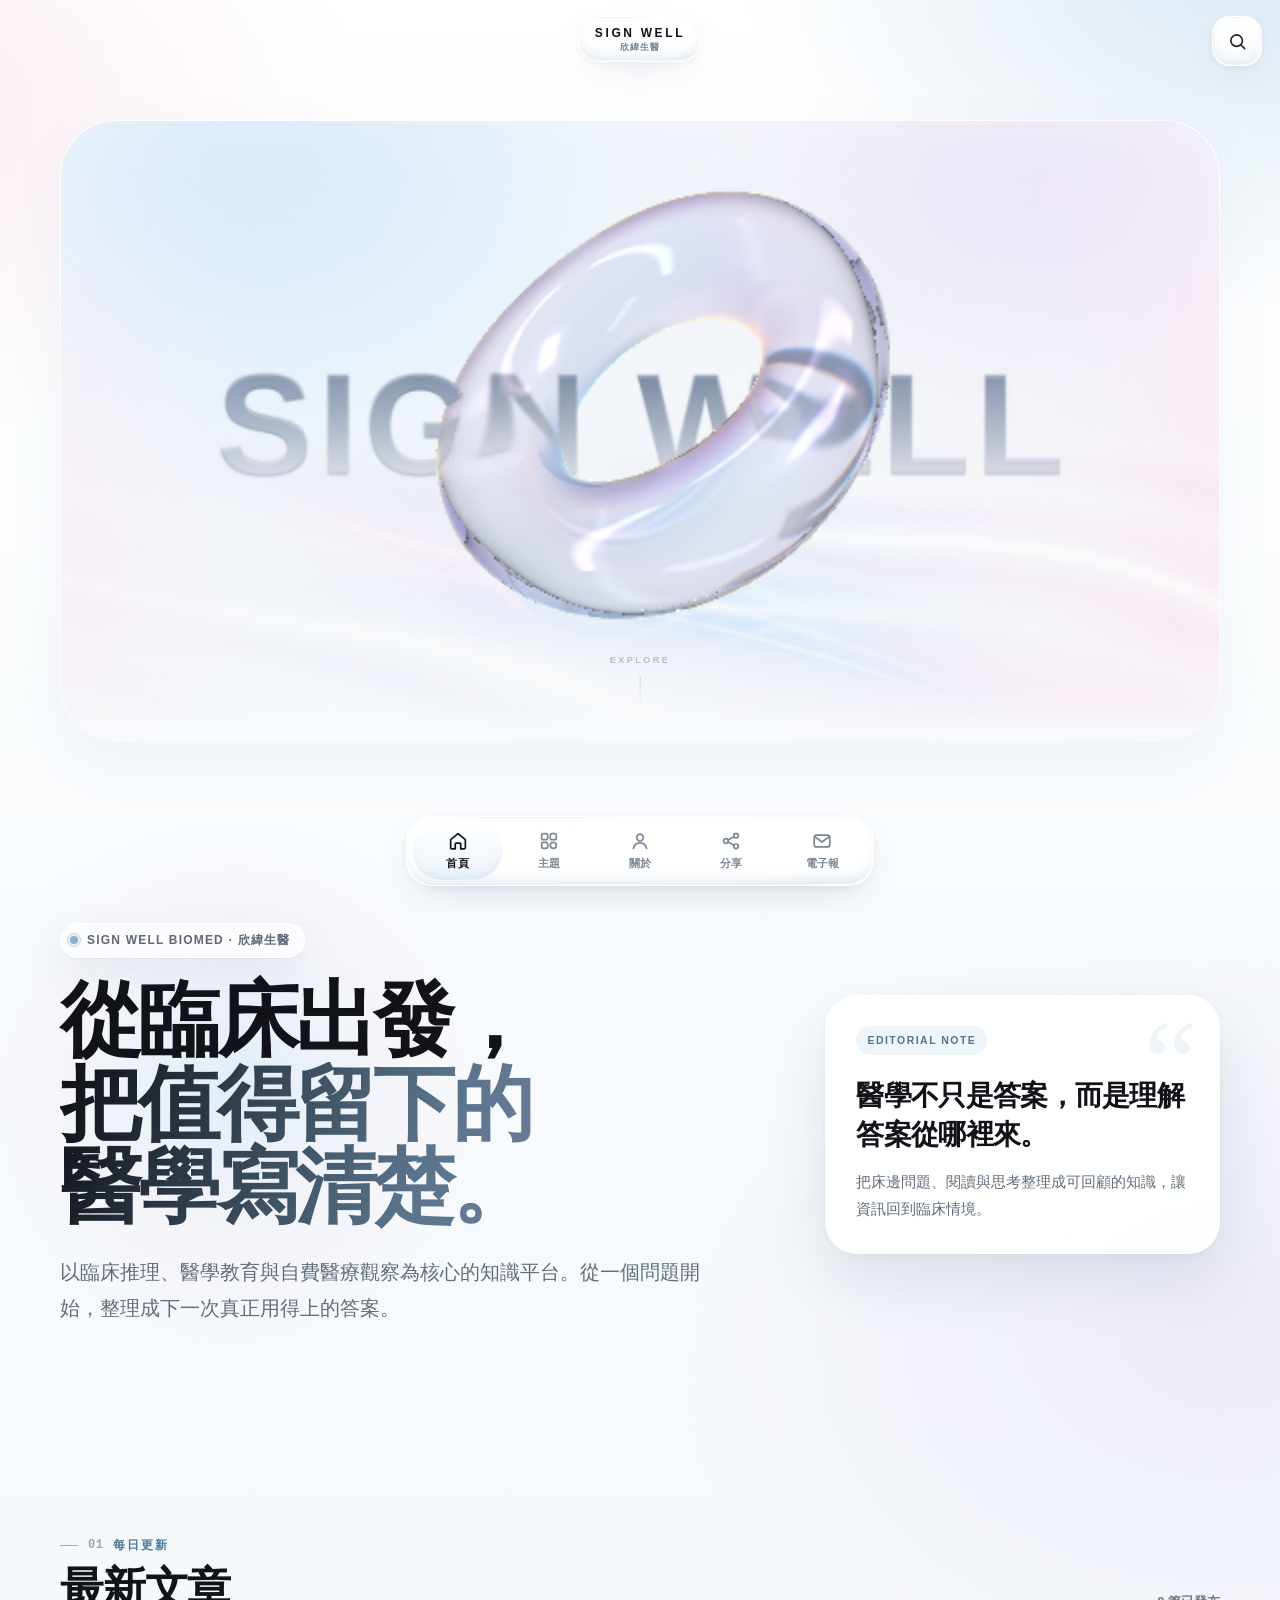
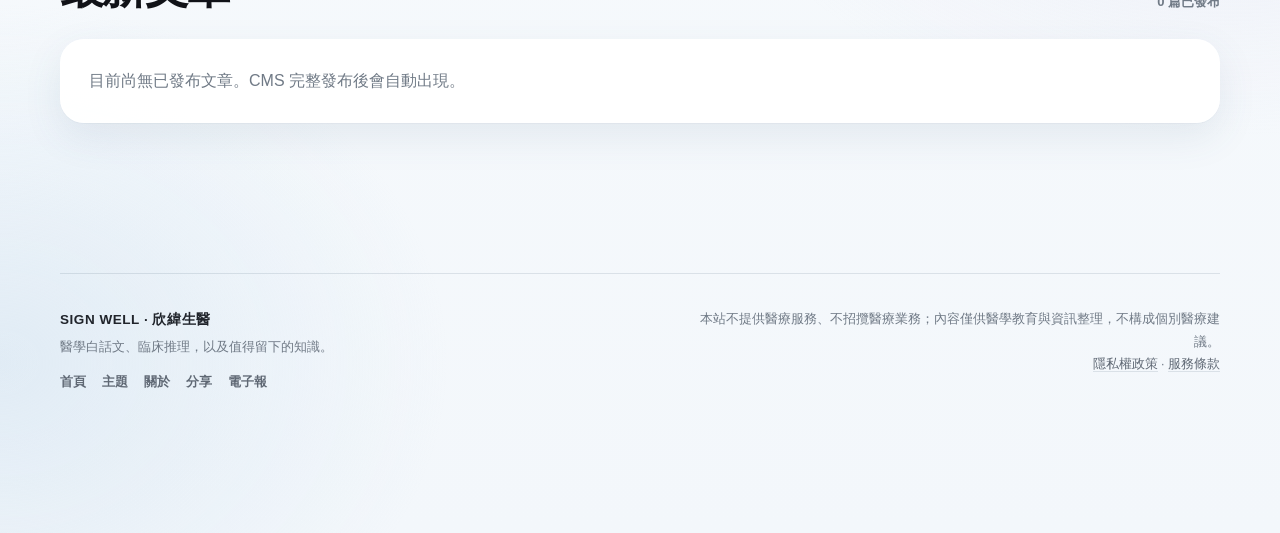
==== commit e11f2cbc: "Add files via upload" ====
--- a/index.html
+++ b/index.html
@@ -1,15 +1,16 @@
-<!doctype html><html lang="zh-Hant"><head><meta charset="utf-8"><meta name="viewport" content="width=device-width,initial-scale=1,viewport-fit=cover"><meta name="signwell-release" content="24.36.3"><meta name="signwell-ui" content="25.1"><meta name="signwell-ui-profile" content="SWFX-R1-no-home-cta-adaptive+IOS-GLASS-R3+JELLY-GLASS-SHIMMER-R9.2.1+NEWSLETTER-R8B-CLEAN"><meta name="color-scheme" content="light"><meta name="theme-color" content="#f8fbfd"><meta name="robots" content="index,follow,max-snippet:-1,max-image-preview:large"><meta name="description" content="SIGN WELL · 欣緯生醫 — 醫學白話文、臨床推理與值得留下的知識。"><title>SIGN WELL · 欣緯生醫</title><link rel="manifest" href="manifest.webmanifest"><link rel="icon" href="assets/favicon.svg" type="image/svg+xml"><link rel="icon" href="assets/app-icon-192.png" type="image/png" sizes="192x192"><link rel="apple-touch-icon" href="assets/app-icon-192.png"><link rel="stylesheet" href="assets/public-core.css?build=r9-2-1-verified-complete">
+<!doctype html><html lang="zh-Hant"><head><meta charset="utf-8"><link rel="canonical" href="https://signwell.com.tw/"><link rel="image_src" href="https://980510linz.github.io/signwell/assets/social/signwell-share-r9-4-20260925.jpg"><meta property="og:locale" content="zh_TW"><meta property="og:type" content="website"><meta property="og:site_name" content="SIGN WELL · 欣緯生醫"><meta property="og:title" content="SIGN WELL · 欣緯生醫"><meta property="og:description" content="醫學白話文、臨床推理與值得留下的知識。"><meta property="og:url" content="https://signwell.com.tw/"><meta property="og:image" content="https://980510linz.github.io/signwell/assets/social/signwell-share-r9-4-20260925.jpg"><meta property="og:image:secure_url" content="https://980510linz.github.io/signwell/assets/social/signwell-share-r9-4-20260925.jpg"><meta property="og:image:type" content="image/jpeg"><meta property="og:image:width" content="1200"><meta property="og:image:height" content="630"><meta property="og:image:alt" content="SIGN WELL 透明果凍玻璃主視覺"><meta name="twitter:card" content="summary_large_image"><meta name="twitter:title" content="SIGN WELL · 欣緯生醫"><meta name="twitter:description" content="醫學白話文、臨床推理與值得留下的知識。"><meta name="twitter:image" content="https://980510linz.github.io/signwell/assets/social/signwell-share-r9-4-20260925.jpg"><meta name="twitter:image:alt" content="SIGN WELL 透明果凍玻璃主視覺"><meta name="viewport" content="width=device-width,initial-scale=1,viewport-fit=cover"><meta name="signwell-release" content="24.37.0"><meta name="signwell-ui" content="25.1"><meta name="signwell-ui-profile" content="SWFX-R1-no-home-cta-adaptive+IOS-GLASS-R3+JELLY-GLASS-SHIMMER-R9.6-MOBILE-BRAND-CLEAN+R9.7-AMBIENT-CUBIC+R9.4-SOCIAL-PREVIEW+NEWSLETTER-R8B-CLEAN"><meta name="color-scheme" content="light"><meta name="theme-color" content="#f8fbfd"><meta name="robots" content="index,follow,max-snippet:-1,max-image-preview:large"><meta name="description" content="SIGN WELL · 欣緯生醫 — 醫學白話文、臨床推理與值得留下的知識。"><title>SIGN WELL · 欣緯生醫</title><link rel="manifest" href="manifest.webmanifest"><link rel="icon" href="assets/favicon.svg" type="image/svg+xml"><link rel="icon" href="assets/app-icon-192.png" type="image/png" sizes="192x192"><link rel="apple-touch-icon" href="assets/app-icon-192.png"><link rel="stylesheet" href="assets/public-core.css?build=r9-6-mobile-brand-clean"><link rel="preload" href="assets/signwell-liquid-hero.js?build=r9-3-adaptive-hero" as="script" fetchpriority="high">
 <!-- SW_PUBLIC_LIQUID_NAV_START -->
-<link rel="stylesheet" href="assets/components/styles/public-liquid-dock.css?build=canonical-ui251-swfx1">
-<script src="assets/bundles/public-liquid-navigation.js?build=canonical-ui251-swfx1" defer></script>
+<link rel="stylesheet" href="assets/components/styles/public-liquid-dock.css?build=r9-6-mobile-brand-clean">
+<script src="assets/bundles/public-liquid-navigation.js?build=r9-6-mobile-brand-clean" defer></script>
 <!-- SW_PUBLIC_LIQUID_NAV_END -->
 <!-- SW_ARTICLE_ID_CARD_START -->
-<link rel="stylesheet" href="assets/components/styles/article-id-card.css?build=impact-r4">
-<script src="assets/bundles/article-id-card.js?build=impact-r4" defer></script>
+<link rel="stylesheet" href="assets/components/styles/article-id-card.css?build=r9-6-mobile-brand-clean">
+<script src="assets/bundles/article-id-card.js?build=r9-6-mobile-brand-clean" defer></script>
 <!-- SW_ARTICLE_ID_CARD_END -->
-<link rel="stylesheet" href="assets/uiux-system.css?build=canonical-ui251"><link rel="stylesheet" href="assets/signwell-liquid-hero.css?build=r9-2-1-verified-complete">
+<link rel="stylesheet" href="assets/uiux-system.css?build=canonical-ui251"><link rel="stylesheet" href="assets/signwell-liquid-hero.css?build=r9-3-adaptive-hero">
 <!-- SW_IOS_GLASS_R3_START -->
 <link rel="stylesheet" href="assets/signwell-ios-glass-r3.css?build=iosglass-r3">
+<link rel="stylesheet" href="assets/signwell-ambient-pages.css?build=r9-7-ambient-cubic">
 <!-- SW_IOS_GLASS_R3_END -->
 <meta name="signwell-theme" content="iOS-Liquid-Glass-R3">
-</head><body data-page="home"><a class="skip-link" href="#app">跳到主要內容</a><div class="brand-top brand-top-wordmark" id="brandHome" role="button" tabindex="0" aria-label="回到首頁"><div class="brand-copy"><strong id="brandEnglish">SIGN WELL</strong></div></div><div class="top-actions"><button class="iconbtn" id="searchBtn" type="button" aria-label="搜尋（⌘K）"><svg viewBox="0 0 24 24" aria-hidden="true"><circle cx="11" cy="11" r="6.6"/><path d="m16 16 4.2 4.2"/></svg></button></div><nav class="pager" id="pager" role="slider" tabindex="0" aria-label="頁面切換滑桿" aria-valuemin="0" aria-valuemax="4" aria-valuenow="0"><div class="pager-thumb" id="navThumb"><span class="thumb-spec"></span></div><div class="pager-items"><button class="nav-item active" data-page="home" aria-label="首頁" aria-current="page"><svg viewBox="0 0 24 24" aria-hidden="true"><path d="M4 10.6 12 4l8 6.6V19a1.5 1.5 0 0 1-1.5 1.5H15v-5.2a1 1 0 0 0-1-1h-4a1 1 0 0 0-1 1v5.2H5.5A1.5 1.5 0 0 1 4 19z"/></svg><span>首頁</span></button><button class="nav-item" data-page="topics" aria-label="主題"><svg viewBox="0 0 24 24" aria-hidden="true"><rect x="4" y="4" width="6.6" height="6.6" rx="1.9"/><rect x="13.4" y="4" width="6.6" height="6.6" rx="1.9"/><rect x="4" y="13.4" width="6.6" height="6.6" rx="1.9"/><circle cx="16.7" cy="16.7" r="3.3"/></svg><span>主題</span></button><button class="nav-item" data-page="about" aria-label="關於"><svg viewBox="0 0 24 24" aria-hidden="true"><circle cx="12" cy="8.2" r="3.6"/><path d="M4.8 20c.9-3.9 3.7-6 7.2-6s6.3 2.1 7.2 6"/></svg><span>關於</span></button><button class="nav-item" data-page="share" aria-label="分享"><svg viewBox="0 0 24 24" aria-hidden="true"><circle cx="6.5" cy="12" r="2.5"/><circle cx="17.5" cy="6.2" r="2.5"/><circle cx="17.5" cy="17.8" r="2.5"/><path d="m8.7 10.8 6.6-3.4M8.7 13.2l6.6 3.4"/></svg><span>分享</span></button><button class="nav-item" data-page="newsletter" aria-label="電子報"><svg viewBox="0 0 24 24" aria-hidden="true"><rect x="3.5" y="5.5" width="17" height="13" rx="2.8"/><path d="m4.6 7.6 7.4 5.5 7.4-5.5"/></svg><span>電子報</span></button></div></nav><main id="app" tabindex="-1"></main><footer class="footer"><div><strong id="footerBrand">SIGN WELL · 欣緯生醫</strong><div id="footerTagline"></div><nav class="footer-nav" aria-label="頁尾導覽"><button type="button" data-nav="home">首頁</button><button type="button" data-nav="topics">主題</button><button type="button" data-nav="about">關於</button><button type="button" data-nav="share">分享</button><button type="button" data-nav="newsletter">電子報</button></nav></div><div><span id="footerDisclaimer"></span><br><a href="privacy.html">隱私權政策</a> · <a href="terms.html">服務條款</a></div></footer><div class="search-overlay" id="searchOverlay" role="dialog" aria-modal="true" aria-label="站內搜尋"><div class="searchbox"><div class="search-head"><div class="search-title"><strong>搜尋 SIGN WELL</strong><span>文章、主題與關鍵字</span></div><button class="iconbtn" id="searchClose" type="button" aria-label="關閉"><svg viewBox="0 0 24 24" aria-hidden="true"><path d="M6.5 6.5l11 11M17.5 6.5l-11 11"/></svg></button></div><div class="search-input"><span class="search-glyph"><svg viewBox="0 0 24 24" aria-hidden="true"><circle cx="11" cy="11" r="6.6"/><path d="m16 16 4.2 4.2"/></svg></span><input id="searchInput" autocomplete="off" enterkeyhint="search" aria-label="搜尋關鍵字"></div><div class="search-tools"><div id="searchFilter"></div><span class="search-count" id="searchCount" style="font-size:12px;color:var(--muted);font-weight:700"></span></div><div class="search-results" id="searchResults" role="listbox"></div><div class="search-foot"><span><kbd>↑</kbd><kbd>↓</kbd>選擇</span><span><kbd>Enter</kbd>開啟</span><span><kbd>Esc</kbd>關閉</span></div></div></div><div class="toast" id="toast" role="status" aria-live="polite"></div><script src="analytics-config.js?build=canonical-repair"></script><script src="site-content.js"></script><script src="assets/public-core.js?build=r9-2-1-verified-complete" defer></script><script src="assets/uiux-system.js?build=canonical-ui251" defer></script><script src="assets/signwell-liquid-hero.js?build=r9-2-1-verified-complete" defer></script></body></html>
+<style id="sw-r96-mobile-axis-lock">@media(max-width:820px){html,body{width:100%;max-width:100%;overflow-x:hidden!important;overscroll-behavior-x:none}body{position:relative}@supports(overflow:clip){html,body{overflow-x:clip!important}}}</style></head><body data-page="home"><a class="skip-link" href="#app">跳到主要內容</a><div class="brand-top brand-top-wordmark" id="brandHome" role="button" tabindex="0" aria-label="回到首頁"><div class="brand-copy"><strong id="brandEnglish">SIGN WELL</strong><span id="brandChinese">欣緯生醫</span></div></div><div class="top-actions"><button class="iconbtn" id="searchBtn" type="button" aria-label="搜尋（⌘K）"><svg viewBox="0 0 24 24" aria-hidden="true"><circle cx="11" cy="11" r="6.6"/><path d="m16 16 4.2 4.2"/></svg></button></div><nav class="pager" id="pager" role="slider" tabindex="0" aria-label="頁面切換滑桿" aria-valuemin="0" aria-valuemax="4" aria-valuenow="0"><div class="pager-thumb" id="navThumb"><span class="thumb-spec"></span></div><div class="pager-items"><button class="nav-item active" data-page="home" aria-label="首頁" aria-current="page"><svg viewBox="0 0 24 24" aria-hidden="true"><path d="M4 10.6 12 4l8 6.6V19a1.5 1.5 0 0 1-1.5 1.5H15v-5.2a1 1 0 0 0-1-1h-4a1 1 0 0 0-1 1v5.2H5.5A1.5 1.5 0 0 1 4 19z"/></svg><span>首頁</span></button><button class="nav-item" data-page="topics" aria-label="主題"><svg viewBox="0 0 24 24" aria-hidden="true"><rect x="4" y="4" width="6.6" height="6.6" rx="1.9"/><rect x="13.4" y="4" width="6.6" height="6.6" rx="1.9"/><rect x="4" y="13.4" width="6.6" height="6.6" rx="1.9"/><circle cx="16.7" cy="16.7" r="3.3"/></svg><span>主題</span></button><button class="nav-item" data-page="about" aria-label="關於"><svg viewBox="0 0 24 24" aria-hidden="true"><circle cx="12" cy="8.2" r="3.6"/><path d="M4.8 20c.9-3.9 3.7-6 7.2-6s6.3 2.1 7.2 6"/></svg><span>關於</span></button><button class="nav-item" data-page="share" aria-label="分享"><svg viewBox="0 0 24 24" aria-hidden="true"><circle cx="6.5" cy="12" r="2.5"/><circle cx="17.5" cy="6.2" r="2.5"/><circle cx="17.5" cy="17.8" r="2.5"/><path d="m8.7 10.8 6.6-3.4M8.7 13.2l6.6 3.4"/></svg><span>分享</span></button><button class="nav-item" data-page="newsletter" aria-label="電子報"><svg viewBox="0 0 24 24" aria-hidden="true"><rect x="3.5" y="5.5" width="17" height="13" rx="2.8"/><path d="m4.6 7.6 7.4 5.5 7.4-5.5"/></svg><span>電子報</span></button></div></nav><main id="app" tabindex="-1"></main><footer class="footer"><div><strong id="footerBrand">SIGN WELL · 欣緯生醫</strong><div id="footerTagline"></div><nav class="footer-nav" aria-label="頁尾導覽"><button type="button" data-nav="home">首頁</button><button type="button" data-nav="topics">主題</button><button type="button" data-nav="about">關於</button><button type="button" data-nav="share">分享</button><button type="button" data-nav="newsletter">電子報</button></nav></div><div><span id="footerDisclaimer"></span><br><a href="privacy.html">隱私權政策</a> · <a href="terms.html">服務條款</a></div></footer><div class="search-overlay" id="searchOverlay" role="dialog" aria-modal="true" aria-label="站內搜尋"><div class="searchbox"><div class="search-head"><div class="search-title"><strong>搜尋 SIGN WELL</strong><span>文章、主題與關鍵字</span></div><button class="iconbtn" id="searchClose" type="button" aria-label="關閉"><svg viewBox="0 0 24 24" aria-hidden="true"><path d="M6.5 6.5l11 11M17.5 6.5l-11 11"/></svg></button></div><div class="search-input"><span class="search-glyph"><svg viewBox="0 0 24 24" aria-hidden="true"><circle cx="11" cy="11" r="6.6"/><path d="m16 16 4.2 4.2"/></svg></span><input id="searchInput" autocomplete="off" enterkeyhint="search" aria-label="搜尋關鍵字"></div><div class="search-tools"><div id="searchFilter"></div><span class="search-count" id="searchCount" style="font-size:12px;color:var(--muted);font-weight:700"></span></div><div class="search-results" id="searchResults" role="listbox"></div><div class="search-foot"><span><kbd>↑</kbd><kbd>↓</kbd>選擇</span><span><kbd>Enter</kbd>開啟</span><span><kbd>Esc</kbd>關閉</span></div></div></div><div class="toast" id="toast" role="status" aria-live="polite"></div><script src="analytics-config.js?build=canonical-repair"></script><script src="site-content.js"></script><script src="assets/public-core.js?build=r9-6-mobile-brand-clean" defer></script><script src="assets/uiux-system.js?build=canonical-ui251" defer></script><script src="assets/signwell-liquid-hero.js?build=r9-3-adaptive-hero" defer></script><script src="assets/signwell-ambient-pages.js?build=r9-7-ambient-cubic" defer></script></body></html>
--- a/assets/public-core.css
+++ b/assets/public-core.css
@@ -2987,3 +2987,121 @@
   font-size: 12.5px;
   line-height: 1.6;
 }
+
+
+/* ==========================================================================
+   R9.5 · Desktop 3D reliability
+   Wide touch screens keep a subtle autonomous 3D pose; fine pointers take over.
+   ========================================================================== */
+@media (min-width: 980px) and (prefers-reduced-motion: no-preference) {
+  .sw3d-scene[data-tilt-enabled="1"] { perspective: 1250px; perspective-origin: 50% 44%; }
+  .sw3d-scene[data-tilt-enabled="1"] .sw3d-card {
+    transform-origin: 50% 48%;
+    transform: rotateX(var(--sw3d-rx,0deg)) rotateY(var(--sw3d-ry,0deg)) translateZ(0);
+    box-shadow: 0 26px 70px rgba(96,132,164,.14), var(--shadow-3);
+  }
+  .sw3d-scene[data-tilt-enabled="1"] .share-main,
+  .sw3d-scene[data-tilt-enabled="1"] .newsletter-main { transform: translateZ(38px); }
+  .sw3d-scene[data-tilt-enabled="1"] .share-qr-pane { transform: translateZ(56px); }
+}
+
+
+/* ==========================================================================\n   R9.6 · unified centered brand + vertical-only mobile viewport\n   ========================================================================== */
+.brand-top.brand-top-wordmark{
+  left:50%!important;
+  right:auto!important;
+  top:var(--top-safe)!important;
+  width:max-content!important;
+  min-width:0!important;
+  max-width:calc(100vw - 152px)!important;
+  min-height:0!important;
+  height:auto!important;
+  padding:10px 16px 9px!important;
+  gap:0!important;
+  justify-content:center!important;
+  align-items:center!important;
+  border-radius:22px!important;
+  transform:translateX(-50%)!important;
+  white-space:nowrap;
+}
+.brand-top.brand-top-wordmark .brand-copy{
+  display:grid!important;
+  place-items:center!important;
+  gap:4px!important;
+  width:max-content!important;
+  text-align:center!important;
+  line-height:1!important;
+}
+.brand-top.brand-top-wordmark .brand-copy strong,
+.brand-top.brand-top-wordmark>#brandEnglish{
+  display:block!important;
+  margin:0!important;
+  font-size:12px!important;
+  font-weight:850!important;
+  line-height:1!important;
+  letter-spacing:.22em!important;
+  color:var(--ink)!important;
+  text-align:center!important;
+}
+.brand-top.brand-top-wordmark .brand-copy span#brandChinese{
+  display:block!important;
+  margin:0!important;
+  font-size:8.5px!important;
+  font-weight:720!important;
+  line-height:1.05!important;
+  letter-spacing:.14em!important;
+  color:#6f8193!important;
+  text-align:center!important;
+}
+.brand-top.brand-top-wordmark:hover{
+  transform:translateX(-50%) translateY(-1px) scale(1.015)!important;
+}
+.brand-top.brand-top-wordmark:active{
+  transform:translateX(-50%) scale(.96)!important;
+}
+
+/* Newsletter is a single focused subscription card; QR is intentionally absent. */
+.newsletter-card-compact{max-width:760px!important}
+.newsletter-card-grid-compact{grid-template-columns:minmax(0,1fr)!important}
+.newsletter-qr-pane,.newsletter-qr-minimal,.newsletter-qr-card-simple{display:none!important}
+
+/* Share QR typography: one centered site identity, no auxiliary labels. */
+.share-qr-brand{
+  display:grid;
+  place-items:center;
+  gap:4px;
+  margin:0 auto 16px;
+  text-align:center;
+}
+.share-qr-brand strong{
+  font:850 13px/1 var(--font-sans);
+  letter-spacing:.22em;
+  color:var(--ink);
+}
+.share-qr-brand span{
+  font:720 9px/1.1 var(--font-sans);
+  letter-spacing:.14em;
+  color:var(--muted);
+}
+
+@media(max-width:820px){
+  html,body{
+    width:100%!important;
+    max-width:100%!important;
+    overflow-x:hidden!important;
+    overscroll-behavior-x:none!important;
+  }
+  @supports(overflow:clip){html,body{overflow-x:clip!important}}
+  body{position:relative!important}
+  #app,.footer,.page-hero,.section,.panel,.sw3d-scene,.newsletter-experience,.share-scene{
+    max-width:100%!important;
+  }
+  .brand-top.brand-top-wordmark{
+    max-width:calc(100vw - 128px)!important;
+    padding:10px 15px 9px!important;
+    border-radius:21px!important;
+  }
+  .brand-top.brand-top-wordmark .brand-copy strong{font-size:12px!important;letter-spacing:.22em!important}
+  .brand-top.brand-top-wordmark .brand-copy span#brandChinese{font-size:8.5px!important}
+  .newsletter-card-compact{max-width:100%!important}
+}
--- a/assets/components/styles/public-liquid-dock.css
+++ b/assets/components/styles/public-liquid-dock.css
@@ -618,3 +618,19 @@
     backdrop-filter: none !important;
   }
 }
+
+
+/* R9.5 · true capsule dock thumb. Keep both x-axis end caps fully tangent. */
+.pager-thumb {
+  border-radius: calc((var(--dock-h) - 10px) / 2) !important;
+  overflow: hidden;
+  clip-path: inset(0 round calc((var(--dock-h) - 10px) / 2));
+  -webkit-mask-image: -webkit-radial-gradient(white, black);
+}
+.pager-thumb .lq-body,
+.pager-thumb .lq-lens {
+  border-radius: inherit !important;
+  overflow: hidden !important;
+  clip-path: inset(0 round calc((var(--dock-h) - 10px) / 2));
+}
+.pager-thumb .lq-body::before { border-radius: inherit !important; }
--- a/assets/signwell-liquid-hero.css
+++ b/assets/signwell-liquid-hero.css
@@ -1,4 +1,4 @@
-/* SIGN WELL · Jelly Glass Ring Hero R9.2.1 (ray-traced, 波光 background) */
+/* SIGN WELL · Jelly Glass Ring Hero R9.3 (adaptive runtime + no-black first-frame shield) */
 .sw-liquid-hero{
   position:relative;
   width:100%;
@@ -64,15 +64,23 @@
   width:100%;
   height:100%;
   display:block;
-  touch-action:none;
-  cursor:grab;
-  opacity:0;
-  transition:opacity .9s cubic-bezier(.2,.7,.2,1);
 }
-.sw-liquid-hero.is-ready canvas{opacity:1}
+.sw-liquid-hero canvas.liquid-hero-poster{
+  z-index:0;pointer-events:none;opacity:1;
+  transition:opacity .72s cubic-bezier(.2,.7,.2,1);
+}
+.sw-liquid-hero canvas.liquid-hero-webgl{
+  z-index:1;touch-action:none;cursor:grab;opacity:0;
+  transition:opacity .72s cubic-bezier(.2,.7,.2,1);
+}
+.sw-liquid-hero.is-webgl-ready canvas.liquid-hero-webgl{opacity:1}
+.sw-liquid-hero.is-webgl-ready canvas.liquid-hero-poster{opacity:0}
+.sw-liquid-hero.is-degraded canvas.liquid-hero-poster,
+.sw-liquid-hero.is-fallback canvas.liquid-hero-poster{opacity:1}
+.sw-liquid-hero.is-fallback canvas.liquid-hero-webgl{opacity:0!important}
 /* The ring renders its own contact light and grain, so the CSS stand-ins stay hidden. */
 .sw-liquid-hero .liquid-caustic,.sw-liquid-hero .liquid-grain{display:none}
-.sw-liquid-hero canvas:active{cursor:grabbing}
+.sw-liquid-hero canvas.liquid-hero-webgl:active{cursor:grabbing}
 .sw-liquid-hero .liquid-hero-caption{
   position:absolute;
   z-index:4;
@@ -178,3 +186,11 @@
 }
 
 .sw-liquid-hero.is-static .liquid-static-word::before,.sw-liquid-hero.is-static .liquid-static-word::after{display:none!important}
+
+/* Adaptive compositor hints: low/safe tiers preserve the model silhouette while
+   avoiding expensive extra compositing. WebGL still draws the same torus/material. */
+.sw-liquid-hero[data-liquid-profile="low"],
+.sw-liquid-hero[data-liquid-profile="safe"]{box-shadow:0 22px 58px rgba(91,121,146,.065),inset 0 1px 0 rgba(255,255,255,.96)}
+.sw-liquid-hero[data-liquid-profile="safe"]::after{height:18%;background:linear-gradient(180deg,rgba(248,251,253,0),rgba(248,251,253,.20) 70%,#f8fbfd 100%)}
+.sw-liquid-hero.is-fallback canvas.liquid-hero-poster{animation:swPosterBreath 7s ease-in-out infinite}
+@keyframes swPosterBreath{0%,100%{transform:scale(1);filter:saturate(1)}50%{transform:scale(1.006);filter:saturate(1.035)}}
--- a/assets/signwell-ambient-pages.css
+++ b/assets/signwell-ambient-pages.css
@@ -0,0 +1,69 @@
+
+/* SIGN WELL R9.7 · cubic ambient background for non-home pages */
+body.sw-ambient-enabled{
+  background:
+    linear-gradient(180deg, rgba(251,253,255,.98), rgba(248,251,255,.97));
+}
+body.sw-ambient-enabled .sw-ambient-pages{
+  position:fixed;
+  inset:-16vh -18vw;
+  z-index:-1;
+  pointer-events:none;
+  overflow:hidden;
+  isolation:isolate;
+}
+body.sw-ambient-enabled .sw-ambient-pages::before{
+  content:"";
+  position:absolute;
+  inset:0;
+  background:
+    radial-gradient(72% 58% at 12% 12%, rgba(214,232,255,.20), transparent 66%),
+    radial-gradient(64% 54% at 88% 22%, rgba(255,226,238,.15), transparent 68%),
+    linear-gradient(180deg, rgba(251,253,255,.93), rgba(247,250,255,.95));
+}
+body.sw-ambient-enabled .sw-ambient-pages::after{
+  content:"";
+  position:absolute;
+  inset:0;
+  opacity:.28;
+  filter:blur(18px);
+  background:
+    linear-gradient(120deg, transparent 22%, rgba(255,255,255,.26) 42%, transparent 58%),
+    linear-gradient(22deg, transparent 54%, rgba(214,232,255,.10) 61%, transparent 69%);
+  transform:translate3d(calc(var(--sw-light-x,0)*1vw), calc(var(--sw-light-y,0)*1vh), 0);
+}
+body.sw-ambient-enabled .sw-ambient-pages .blob{
+  position:absolute;
+  border-radius:46% 54% 58% 42% / 52% 44% 56% 48%;
+  filter:blur(72px);
+  will-change:transform;
+  transform:translate3d(0,0,0);
+  mix-blend-mode:multiply;
+}
+body.sw-ambient-enabled .sw-ambient-pages .blob.blue{
+  width:64vw;height:54vw;left:-16vw;top:8vh;
+  background:radial-gradient(circle at 54% 44%, rgba(188,220,255,.25) 0%, rgba(211,232,255,.16) 42%, rgba(231,243,255,.03) 74%);
+  transform:translate3d(calc(var(--sw-blue-x,0)*1vw), calc(var(--sw-blue-y,0)*1vh), 0) scale(var(--sw-blue-s,1));
+}
+body.sw-ambient-enabled .sw-ambient-pages .blob.pink{
+  width:58vw;height:46vw;right:-17vw;top:26vh;
+  background:radial-gradient(circle at 44% 48%, rgba(255,205,224,.18) 0%, rgba(249,221,235,.12) 44%, rgba(255,238,245,.03) 74%);
+  transform:translate3d(calc(var(--sw-pink-x,0)*1vw), calc(var(--sw-pink-y,0)*1vh), 0) scale(var(--sw-pink-s,1));
+}
+body.sw-ambient-enabled .sw-ambient-pages .blob.glow{
+  width:42vw;height:28vw;left:29vw;bottom:-8vh;
+  filter:blur(90px);
+  background:radial-gradient(ellipse at center, rgba(221,213,255,.12), rgba(227,240,255,.06) 48%, transparent 74%);
+  transform:translate3d(calc(var(--sw-glow-x,0)*1vw), calc(var(--sw-glow-y,0)*1vh), 0) scale(var(--sw-glow-s,1));
+}
+@media (max-width: 820px){
+  body.sw-ambient-enabled .sw-ambient-pages{inset:-10vh -36vw;}
+  body.sw-ambient-enabled .sw-ambient-pages .blob{filter:blur(58px);}
+  body.sw-ambient-enabled .sw-ambient-pages .blob.blue{width:112vw;height:92vw;left:-46vw;top:8vh;opacity:.85;}
+  body.sw-ambient-enabled .sw-ambient-pages .blob.pink{width:104vw;height:82vw;right:-48vw;top:42vh;opacity:.82;}
+  body.sw-ambient-enabled .sw-ambient-pages .blob.glow{width:88vw;height:58vw;left:6vw;bottom:3vh;opacity:.58;}
+}
+@media (prefers-reduced-motion: reduce){
+  body.sw-ambient-enabled .sw-ambient-pages .blob,
+  body.sw-ambient-enabled .sw-ambient-pages::after{transform:none!important;}
+}
